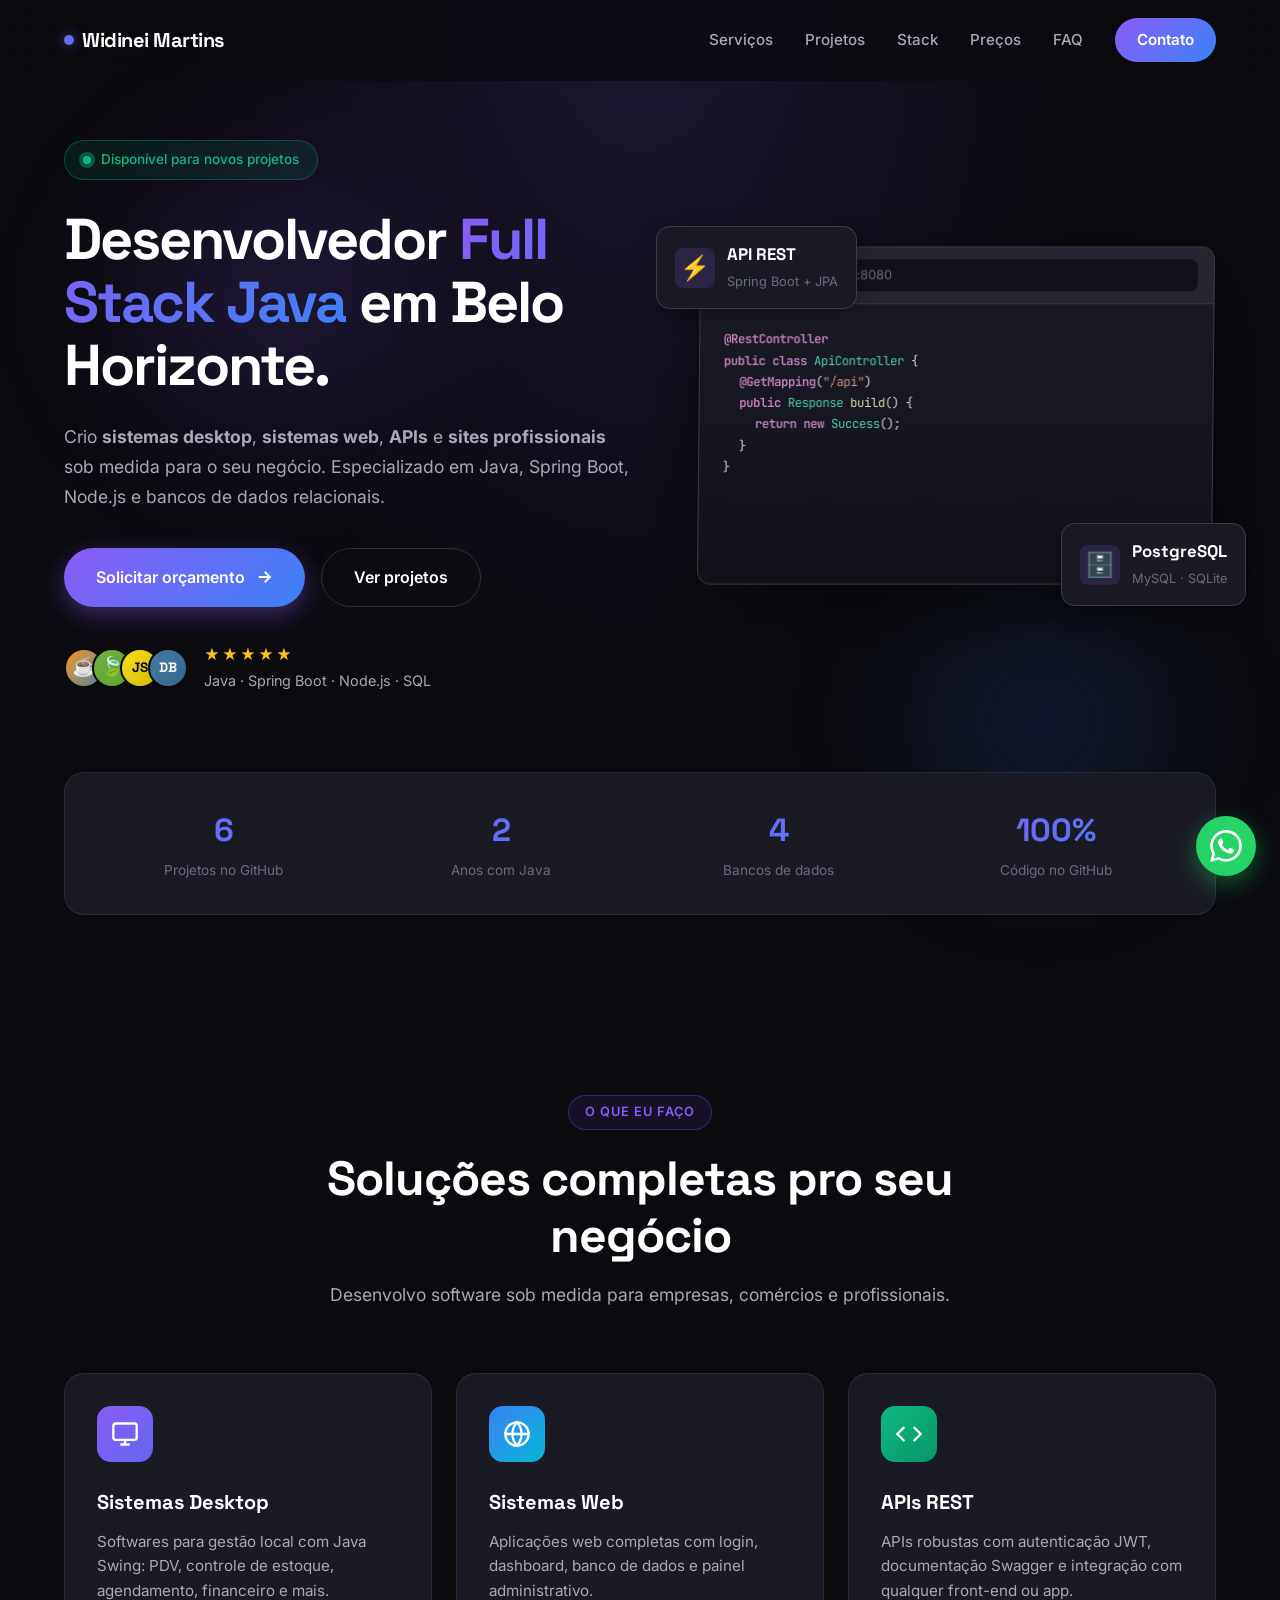
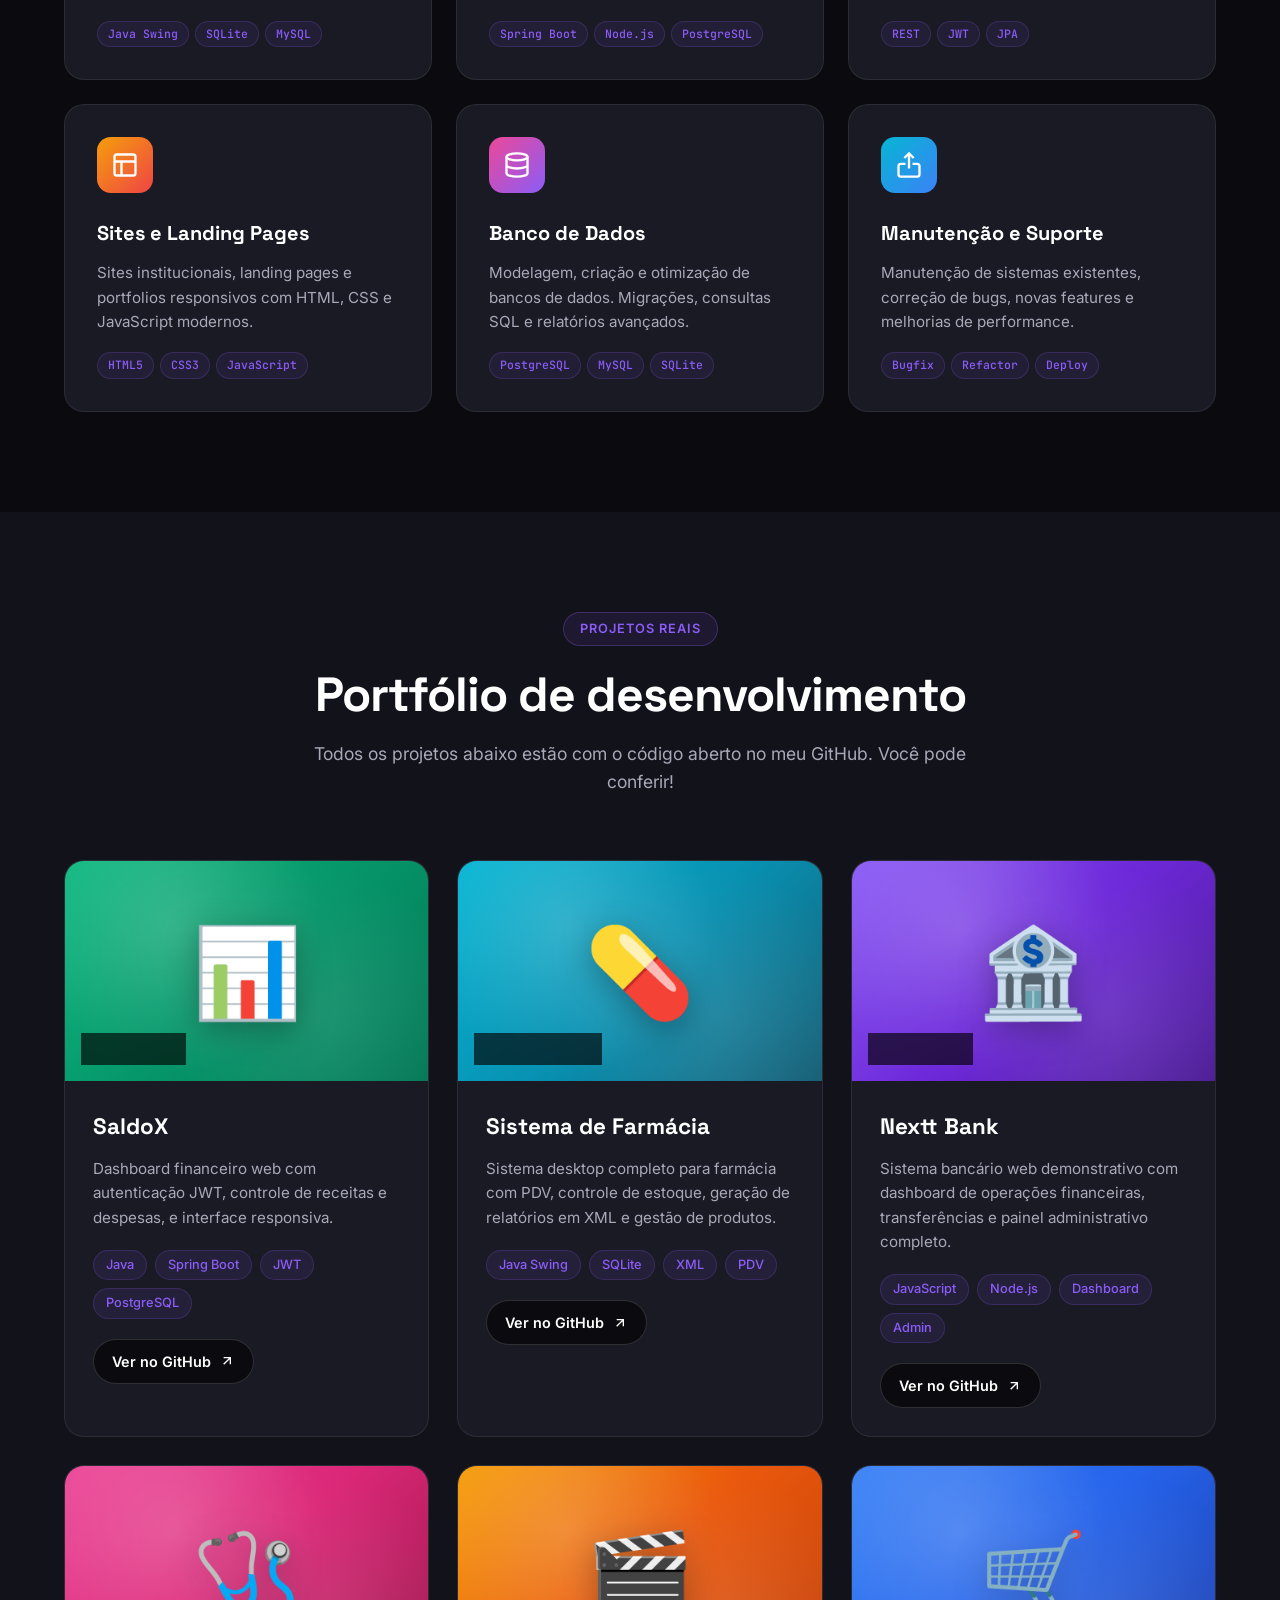
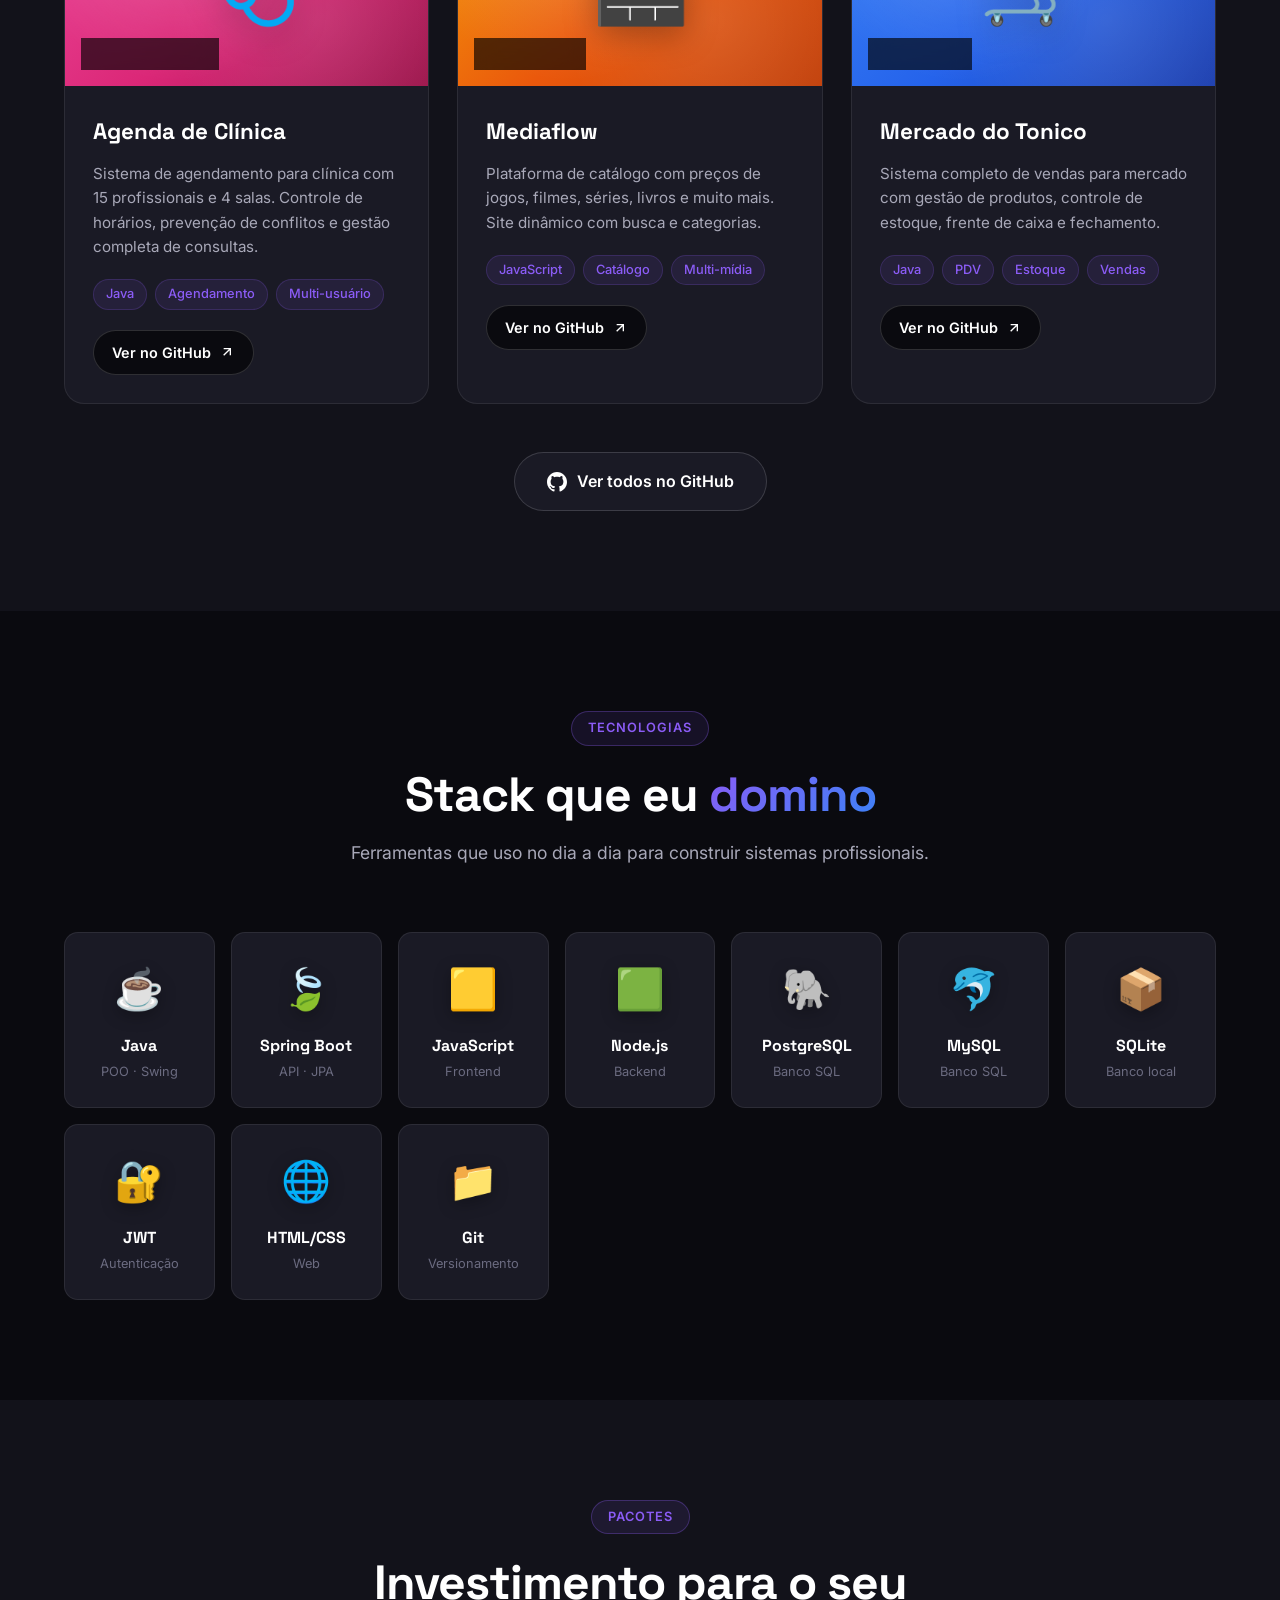
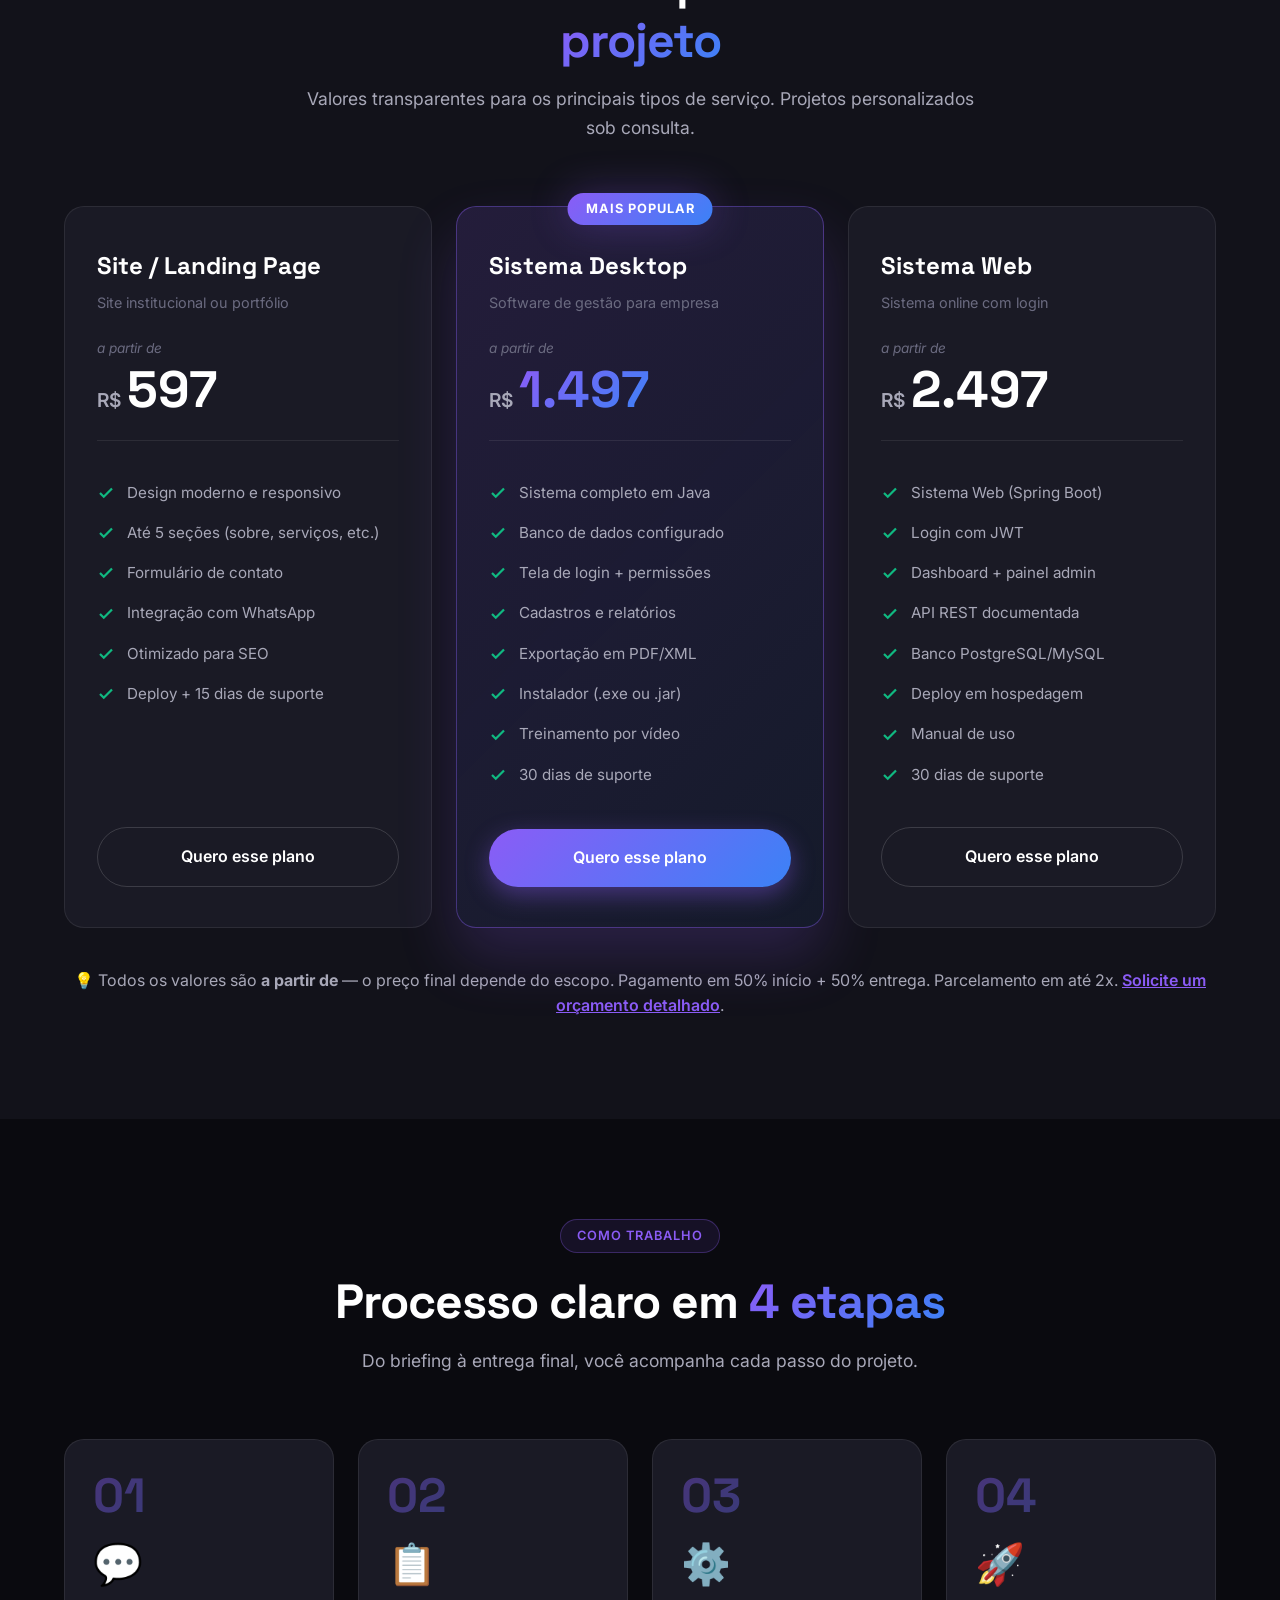
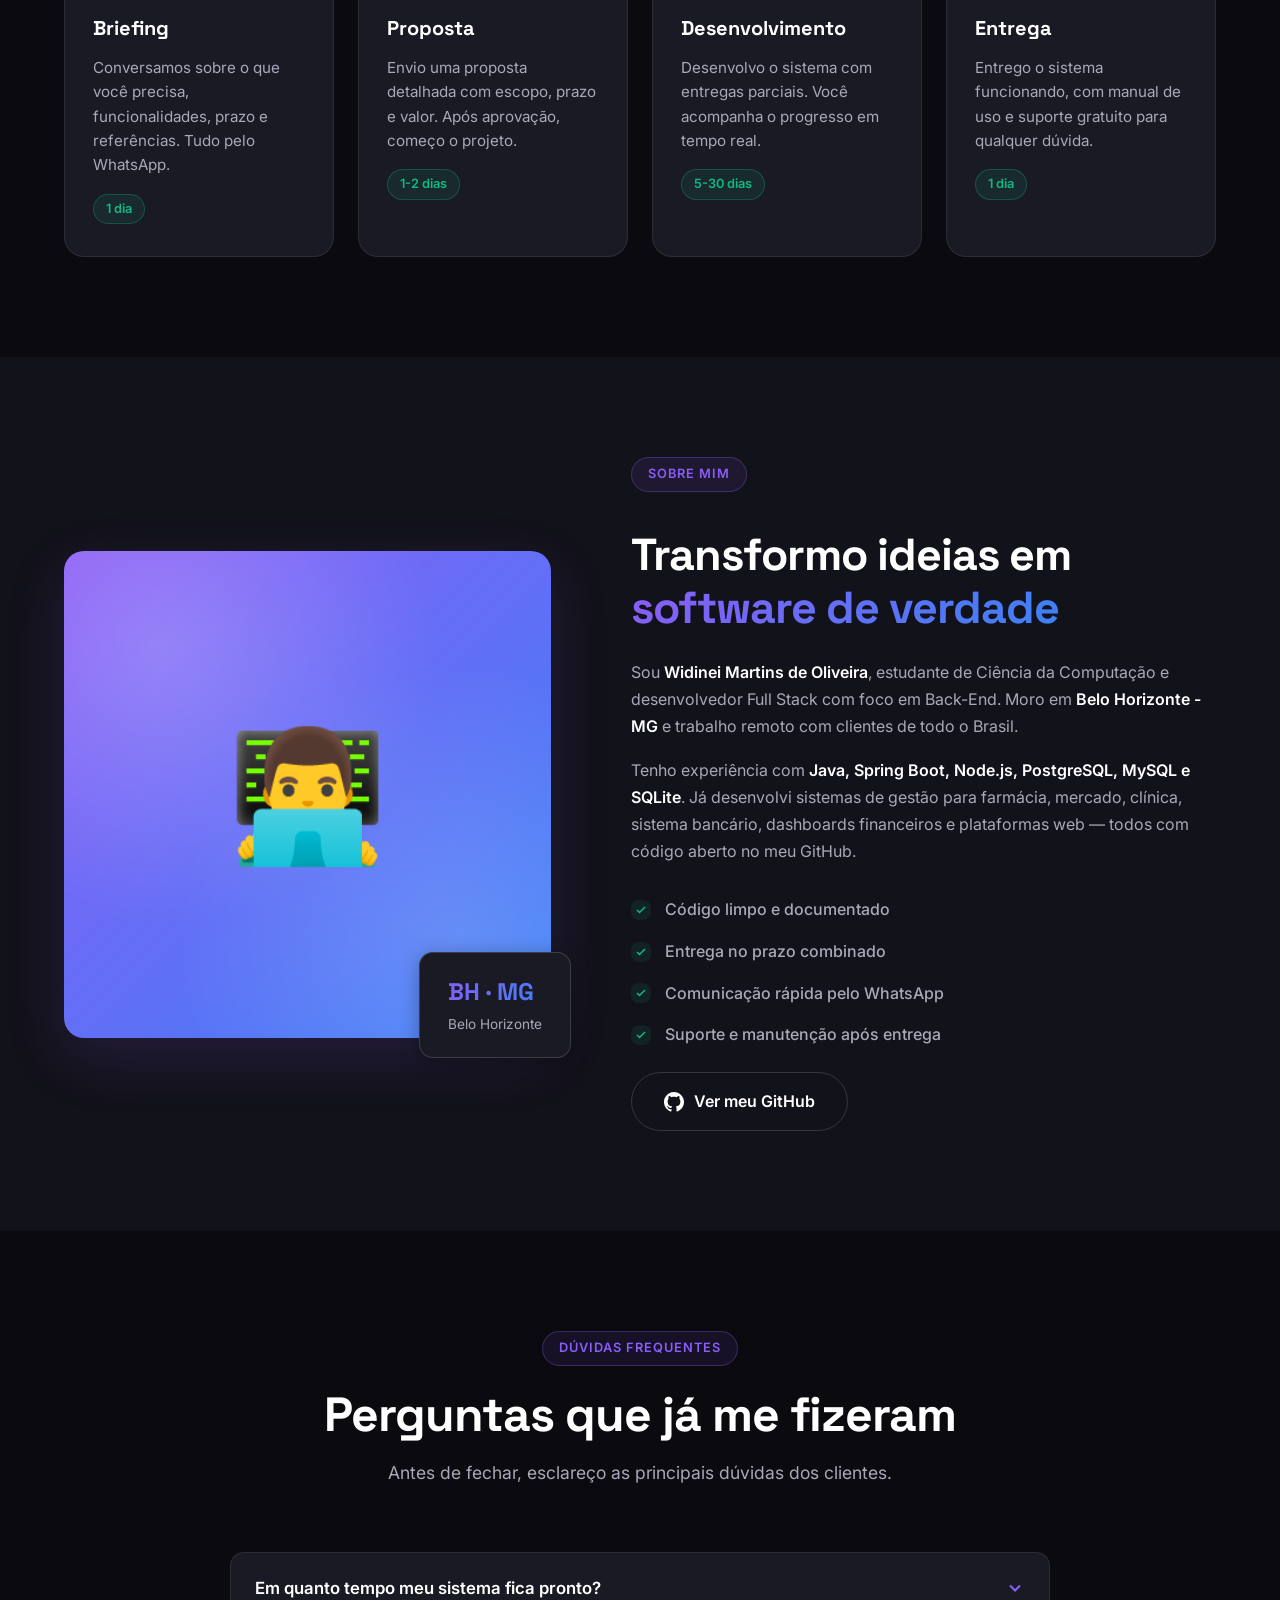
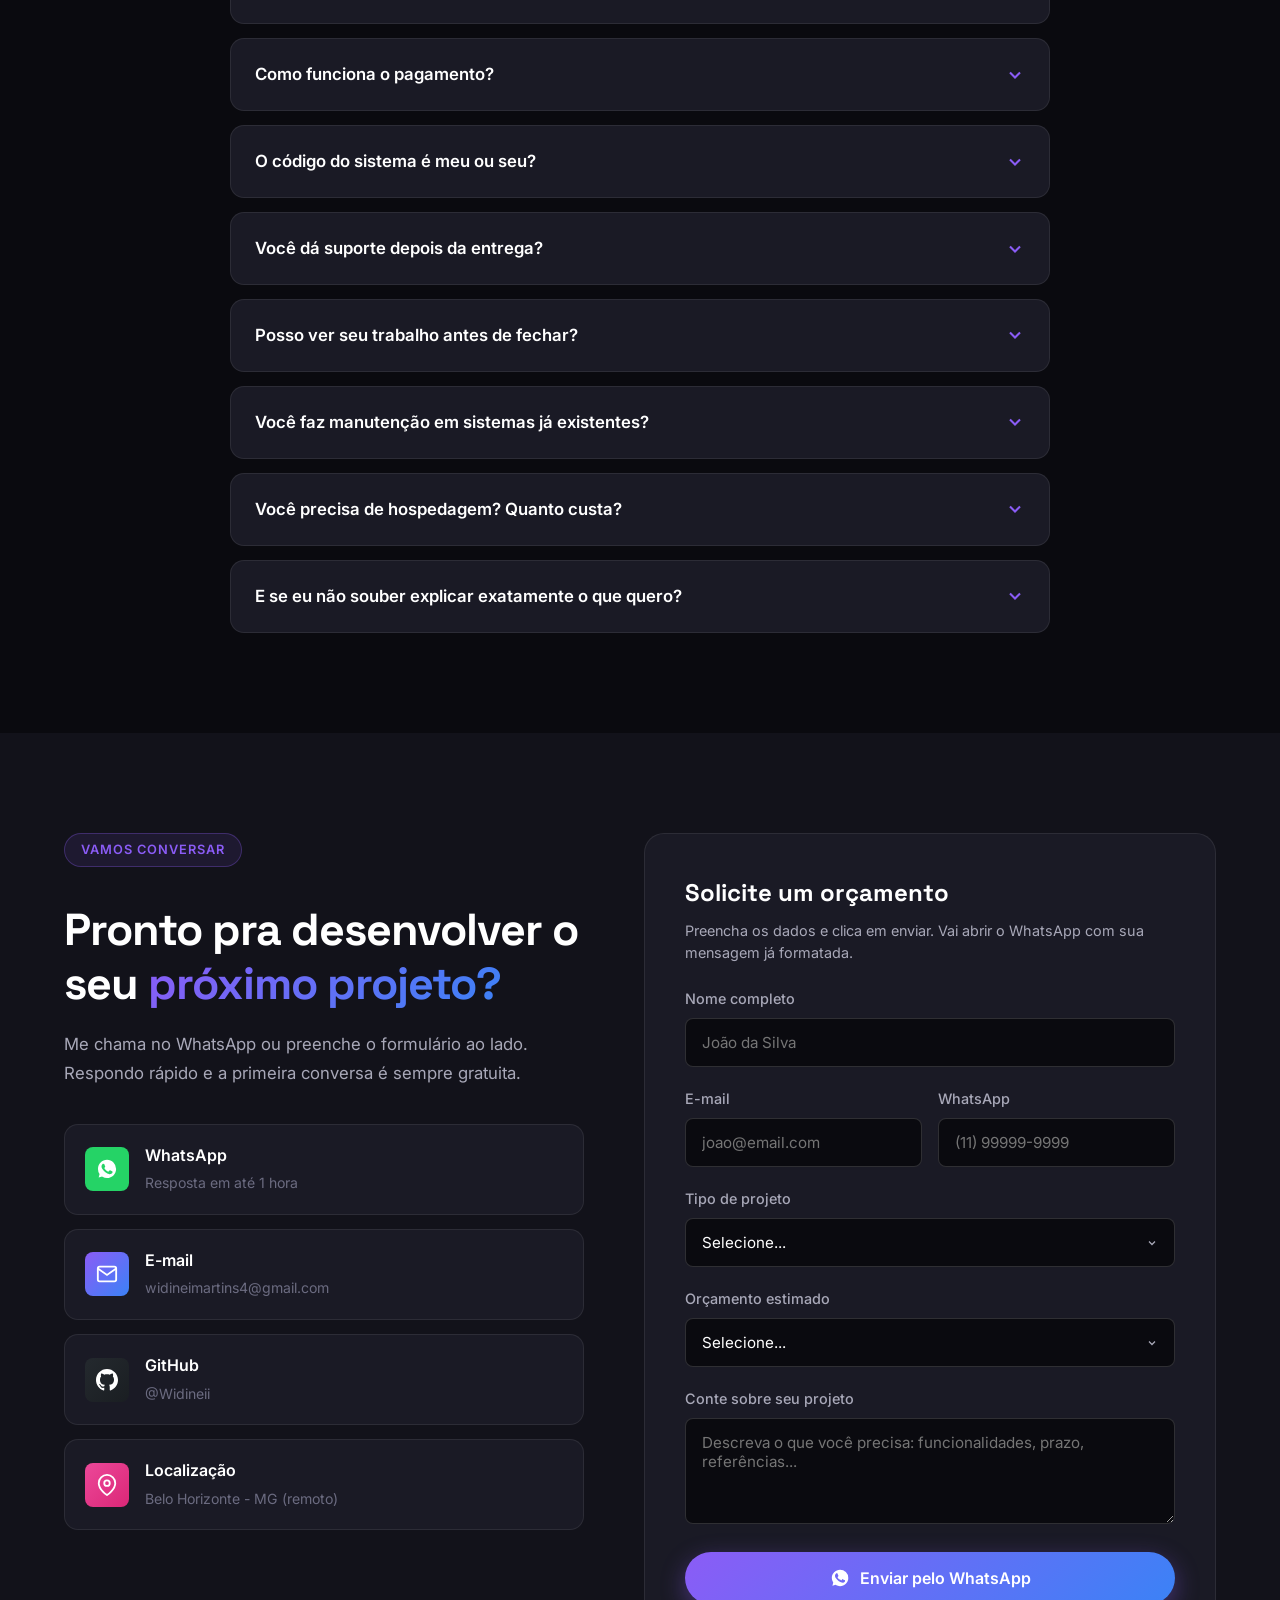
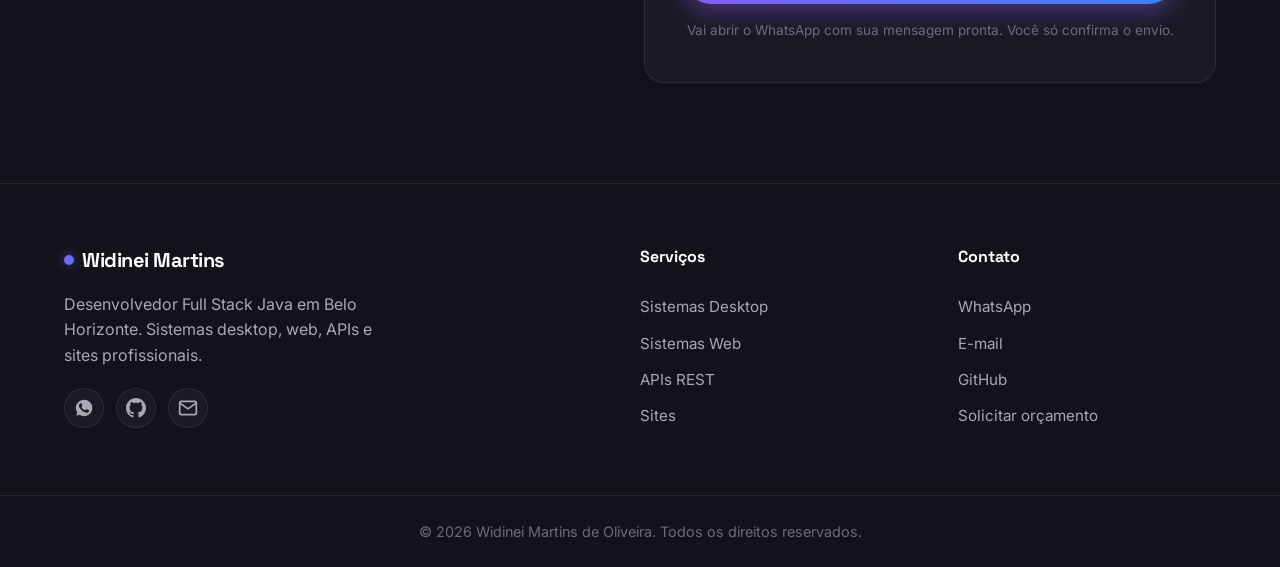
==== index.html @ 2c433e90 "Add files via upload" ====
<!DOCTYPE html>
<html lang="pt-BR">
<head>
  <meta charset="UTF-8" />
  <meta name="viewport" content="width=device-width, initial-scale=1.0" />
  <meta name="theme-color" content="#0a0a0f" />
  <meta name="description" content="Desenvolvedor Full Stack Java em Belo Horizonte. Crio sistemas desktop, sistemas web, APIs e sites profissionais com Java, Spring Boot, Node.js e bancos de dados." />
  <meta name="keywords" content="desenvolvedor java, full stack, sistema desktop, sistema web, spring boot, freelancer belo horizonte, sistema gestão, software empresa" />
  <meta name="author" content="Widinei Martins de Oliveira" />
  <meta name="robots" content="index, follow" />

  <meta property="og:title" content="Widinei Martins | Desenvolvedor Full Stack Java" />
  <meta property="og:description" content="Sistemas Desktop, Sistemas Web, APIs e Sites profissionais com Java, Spring Boot e Node.js." />
  <meta property="og:type" content="website" />
  <meta property="og:locale" content="pt_BR" />
  <meta property="og:url" content="https://widineii.github.io/Portifolio/" />

  <meta name="twitter:card" content="summary_large_image" />
  <meta name="twitter:title" content="Widinei Martins | Desenvolvedor Full Stack Java" />
  <meta name="twitter:description" content="Sistemas Desktop, Web e APIs com Java + Spring Boot." />

  <title>Widinei Martins | Desenvolvedor Full Stack Java - Sistemas Desktop e Web</title>

  <link rel="icon" type="image/svg+xml" href="favicon.svg" />
  <link rel="manifest" href="site.webmanifest" />

  <link rel="preconnect" href="https://fonts.googleapis.com" />
  <link rel="preconnect" href="https://fonts.gstatic.com" crossorigin />
  <link href="https://fonts.googleapis.com/css2?family=Inter:wght@400;500;600;700;800&family=Space+Grotesk:wght@500;700&family=JetBrains+Mono:wght@400;600&display=swap" rel="stylesheet" />
  <link rel="stylesheet" href="styles.css" />

  <script type="application/ld+json">
  {
    "@context": "https://schema.org",
    "@type": "Person",
    "name": "Widinei Martins de Oliveira",
    "jobTitle": "Desenvolvedor Full Stack Java",
    "description": "Desenvolvedor especialista em sistemas desktop, sistemas web e APIs com Java, Spring Boot e Node.js.",
    "url": "https://widineii.github.io/Portifolio/",
    "email": "widineimartins4@gmail.com",
    "address": {
      "@type": "PostalAddress",
      "addressLocality": "Belo Horizonte",
      "addressRegion": "MG",
      "addressCountry": "BR"
    },
    "knowsAbout": ["Java", "Spring Boot", "JavaScript", "Node.js", "PostgreSQL", "MySQL", "SQLite", "JPA", "JWT", "REST API"]
  }
  </script>
</head>
<body>
  <!-- NAVBAR -->
  <header class="navbar" id="navbar">
    <div class="container nav-container">
      <a href="#hero" class="logo">
        <span class="logo-dot"></span>
        Widinei Martins
      </a>
      <nav class="nav-links" id="navLinks">
        <a href="#servicos">Serviços</a>
        <a href="#portfolio">Projetos</a>
        <a href="#stack">Stack</a>
        <a href="#precos">Preços</a>
        <a href="#faq">FAQ</a>
        <a href="#contato" class="btn-nav">Contato</a>
      </nav>
      <button class="menu-toggle" id="menuToggle" aria-label="Abrir menu">
        <span></span><span></span><span></span>
      </button>
    </div>
  </header>

  <!-- HERO -->
  <section class="hero" id="hero">
    <div class="hero-bg"></div>
    <div class="container hero-content">
      <div class="hero-grid">
        <div class="hero-text">
          <div class="hero-badge">
            <span class="pulse"></span>
            Disponível para novos projetos
          </div>
          <h1>
            Desenvolvedor <span class="gradient-text">Full Stack Java</span>
            em Belo Horizonte.
          </h1>
          <p class="hero-sub">
            Crio <strong>sistemas desktop</strong>, <strong>sistemas web</strong>, <strong>APIs</strong> e
            <strong>sites profissionais</strong> sob medida para o seu negócio.
            Especializado em Java, Spring Boot, Node.js e bancos de dados relacionais.
          </p>
          <div class="hero-cta">
            <a href="#contato" class="btn-primary">
              Solicitar orçamento
              <svg width="18" height="18" viewBox="0 0 24 24" fill="none" stroke="currentColor" stroke-width="2.5"><path d="M5 12h14M13 5l7 7-7 7"/></svg>
            </a>
            <a href="#portfolio" class="btn-secondary">Ver projetos</a>
          </div>
          <div class="hero-trust">
            <div class="trust-avatars">
              <div class="trust-avatar grad-java">☕</div>
              <div class="trust-avatar grad-spring">🍃</div>
              <div class="trust-avatar grad-js">JS</div>
              <div class="trust-avatar grad-db">DB</div>
            </div>
            <div>
              <div class="trust-stars">★★★★★</div>
              <p>Java · Spring Boot · Node.js · SQL</p>
            </div>
          </div>
        </div>

        <div class="hero-visual">
          <div class="hero-mockup">
            <div class="mockup-browser">
              <div class="browser-bar">
                <span class="browser-dot red"></span>
                <span class="browser-dot yellow"></span>
                <span class="browser-dot green"></span>
                <div class="browser-url">localhost:8080</div>
              </div>
              <div class="browser-content">
                <div class="code-block">
                  <div class="code-line"><span class="code-key">@RestController</span></div>
                  <div class="code-line"><span class="code-key">public class</span> <span class="code-class">ApiController</span> {</div>
                  <div class="code-line indent"><span class="code-key">@GetMapping</span>(<span class="code-string">"/api"</span>)</div>
                  <div class="code-line indent"><span class="code-key">public</span> <span class="code-class">Response</span> <span class="code-fn">build</span>() {</div>
                  <div class="code-line indent2"><span class="code-key">return new</span> <span class="code-class">Success</span>();</div>
                  <div class="code-line indent">}</div>
                  <div class="code-line">}</div>
                </div>
              </div>
            </div>
            <div class="floating-card card-1">
              <div class="floating-icon">⚡</div>
              <div>
                <strong>API REST</strong>
                <span>Spring Boot + JPA</span>
              </div>
            </div>
            <div class="floating-card card-2">
              <div class="floating-icon">🗄️</div>
              <div>
                <strong>PostgreSQL</strong>
                <span>MySQL · SQLite</span>
              </div>
            </div>
          </div>
        </div>
      </div>

      <div class="hero-stats">
        <div class="stat">
          <strong>6</strong>
          <span>Projetos no GitHub</span>
        </div>
        <div class="stat">
          <strong>2</strong>
          <span>Anos com Java</span>
        </div>
        <div class="stat">
          <strong>4</strong>
          <span>Bancos de dados</span>
        </div>
        <div class="stat">
          <strong>100%</strong>
          <span>Código no GitHub</span>
        </div>
      </div>
    </div>
  </section>

  <!-- SERVIÇOS -->
  <section class="section" id="servicos">
    <div class="container">
      <div class="section-header">
        <span class="section-tag">O que eu faço</span>
        <h2>Soluções completas pro seu negócio</h2>
        <p>Desenvolvo software sob medida para empresas, comércios e profissionais.</p>
      </div>
      <div class="services-grid">
        <div class="service-card">
          <div class="service-icon icon-1">
            <svg width="28" height="28" viewBox="0 0 24 24" fill="none" stroke="currentColor" stroke-width="2"><rect x="2" y="3" width="20" height="14" rx="2"/><path d="M8 21h8M12 17v4"/></svg>
          </div>
          <h3>Sistemas Desktop</h3>
          <p>Softwares para gestão local com Java Swing: PDV, controle de estoque, agendamento, financeiro e mais.</p>
          <div class="service-tech">
            <span>Java Swing</span>
            <span>SQLite</span>
            <span>MySQL</span>
          </div>
        </div>
        <div class="service-card">
          <div class="service-icon icon-2">
            <svg width="28" height="28" viewBox="0 0 24 24" fill="none" stroke="currentColor" stroke-width="2"><circle cx="12" cy="12" r="10"/><path d="M2 12h20M12 2a15.3 15.3 0 014 10 15.3 15.3 0 01-4 10 15.3 15.3 0 01-4-10 15.3 15.3 0 014-10z"/></svg>
          </div>
          <h3>Sistemas Web</h3>
          <p>Aplicações web completas com login, dashboard, banco de dados e painel administrativo.</p>
          <div class="service-tech">
            <span>Spring Boot</span>
            <span>Node.js</span>
            <span>PostgreSQL</span>
          </div>
        </div>
        <div class="service-card">
          <div class="service-icon icon-3">
            <svg width="28" height="28" viewBox="0 0 24 24" fill="none" stroke="currentColor" stroke-width="2"><path d="M16 18l6-6-6-6M8 6l-6 6 6 6"/></svg>
          </div>
          <h3>APIs REST</h3>
          <p>APIs robustas com autenticação JWT, documentação Swagger e integração com qualquer front-end ou app.</p>
          <div class="service-tech">
            <span>REST</span>
            <span>JWT</span>
            <span>JPA</span>
          </div>
        </div>
        <div class="service-card">
          <div class="service-icon icon-4">
            <svg width="28" height="28" viewBox="0 0 24 24" fill="none" stroke="currentColor" stroke-width="2"><rect x="3" y="3" width="18" height="18" rx="2"/><path d="M3 9h18M9 21V9"/></svg>
          </div>
          <h3>Sites e Landing Pages</h3>
          <p>Sites institucionais, landing pages e portfolios responsivos com HTML, CSS e JavaScript modernos.</p>
          <div class="service-tech">
            <span>HTML5</span>
            <span>CSS3</span>
            <span>JavaScript</span>
          </div>
        </div>
        <div class="service-card">
          <div class="service-icon icon-5">
            <svg width="28" height="28" viewBox="0 0 24 24" fill="none" stroke="currentColor" stroke-width="2"><ellipse cx="12" cy="5" rx="9" ry="3"/><path d="M21 12c0 1.66-4 3-9 3s-9-1.34-9-3M3 5v14c0 1.66 4 3 9 3s9-1.34 9-3V5"/></svg>
          </div>
          <h3>Banco de Dados</h3>
          <p>Modelagem, criação e otimização de bancos de dados. Migrações, consultas SQL e relatórios avançados.</p>
          <div class="service-tech">
            <span>PostgreSQL</span>
            <span>MySQL</span>
            <span>SQLite</span>
          </div>
        </div>
        <div class="service-card">
          <div class="service-icon icon-6">
            <svg width="28" height="28" viewBox="0 0 24 24" fill="none" stroke="currentColor" stroke-width="2"><path d="M9 11H5a2 2 0 00-2 2v7a2 2 0 002 2h14a2 2 0 002-2v-7a2 2 0 00-2-2h-4M12 2v13M8 6l4-4 4 4"/></svg>
          </div>
          <h3>Manutenção e Suporte</h3>
          <p>Manutenção de sistemas existentes, correção de bugs, novas features e melhorias de performance.</p>
          <div class="service-tech">
            <span>Bugfix</span>
            <span>Refactor</span>
            <span>Deploy</span>
          </div>
        </div>
      </div>
    </div>
  </section>

  <!-- PORTFÓLIO -->
  <section class="section section-alt" id="portfolio">
    <div class="container">
      <div class="section-header">
        <span class="section-tag">Projetos reais</span>
        <h2>Portfólio de desenvolvimento</h2>
        <p>Todos os projetos abaixo estão com o código aberto no meu GitHub. Você pode conferir!</p>
      </div>
      <div class="portfolio-grid">

        <article class="portfolio-card">
          <div class="portfolio-mockup proj-saldox">
            <div class="proj-icon">📊</div>
            <span class="portfolio-category">Sistema Web</span>
          </div>
          <div class="portfolio-content">
            <h3>SaldoX</h3>
            <p>Dashboard financeiro web com autenticação JWT, controle de receitas e despesas, e interface responsiva.</p>
            <div class="portfolio-tags">
              <span>Java</span>
              <span>Spring Boot</span>
              <span>JWT</span>
              <span>PostgreSQL</span>
            </div>
            <a href="https://github.com/Widineii/SaldoX" target="_blank" rel="noopener" class="portfolio-link">
              Ver no GitHub
              <svg width="16" height="16" viewBox="0 0 24 24" fill="none" stroke="currentColor" stroke-width="2"><path d="M7 17l10-10M7 7h10v10"/></svg>
            </a>
          </div>
        </article>

        <article class="portfolio-card">
          <div class="portfolio-mockup proj-farmacia">
            <div class="proj-icon">💊</div>
            <span class="portfolio-category">Sistema Desktop</span>
          </div>
          <div class="portfolio-content">
            <h3>Sistema de Farmácia</h3>
            <p>Sistema desktop completo para farmácia com PDV, controle de estoque, geração de relatórios em XML e gestão de produtos.</p>
            <div class="portfolio-tags">
              <span>Java Swing</span>
              <span>SQLite</span>
              <span>XML</span>
              <span>PDV</span>
            </div>
            <a href="https://github.com/Widineii/Sistema-de-Farmacia" target="_blank" rel="noopener" class="portfolio-link">
              Ver no GitHub
              <svg width="16" height="16" viewBox="0 0 24 24" fill="none" stroke="currentColor" stroke-width="2"><path d="M7 17l10-10M7 7h10v10"/></svg>
            </a>
          </div>
        </article>

        <article class="portfolio-card">
          <div class="portfolio-mockup proj-bank">
            <div class="proj-icon">🏦</div>
            <span class="portfolio-category">Sistema Web</span>
          </div>
          <div class="portfolio-content">
            <h3>Nextt Bank</h3>
            <p>Sistema bancário web demonstrativo com dashboard de operações financeiras, transferências e painel administrativo completo.</p>
            <div class="portfolio-tags">
              <span>JavaScript</span>
              <span>Node.js</span>
              <span>Dashboard</span>
              <span>Admin</span>
            </div>
            <a href="https://github.com/Widineii/Nextt-bank" target="_blank" rel="noopener" class="portfolio-link">
              Ver no GitHub
              <svg width="16" height="16" viewBox="0 0 24 24" fill="none" stroke="currentColor" stroke-width="2"><path d="M7 17l10-10M7 7h10v10"/></svg>
            </a>
          </div>
        </article>

        <article class="portfolio-card">
          <div class="portfolio-mockup proj-clinica">
            <div class="proj-icon">🩺</div>
            <span class="portfolio-category">Sistema de Gestão</span>
          </div>
          <div class="portfolio-content">
            <h3>Agenda de Clínica</h3>
            <p>Sistema de agendamento para clínica com 15 profissionais e 4 salas. Controle de horários, prevenção de conflitos e gestão completa de consultas.</p>
            <div class="portfolio-tags">
              <span>Java</span>
              <span>Agendamento</span>
              <span>Multi-usuário</span>
            </div>
            <a href="https://github.com/Widineii/clinica-agenda" target="_blank" rel="noopener" class="portfolio-link">
              Ver no GitHub
              <svg width="16" height="16" viewBox="0 0 24 24" fill="none" stroke="currentColor" stroke-width="2"><path d="M7 17l10-10M7 7h10v10"/></svg>
            </a>
          </div>
        </article>

        <article class="portfolio-card">
          <div class="portfolio-mockup proj-media">
            <div class="proj-icon">🎬</div>
            <span class="portfolio-category">Catálogo Web</span>
          </div>
          <div class="portfolio-content">
            <h3>Mediaflow</h3>
            <p>Plataforma de catálogo com preços de jogos, filmes, séries, livros e muito mais. Site dinâmico com busca e categorias.</p>
            <div class="portfolio-tags">
              <span>JavaScript</span>
              <span>Catálogo</span>
              <span>Multi-mídia</span>
            </div>
            <a href="https://github.com/Widineii/Mediaflow" target="_blank" rel="noopener" class="portfolio-link">
              Ver no GitHub
              <svg width="16" height="16" viewBox="0 0 24 24" fill="none" stroke="currentColor" stroke-width="2"><path d="M7 17l10-10M7 7h10v10"/></svg>
            </a>
          </div>
        </article>

        <article class="portfolio-card">
          <div class="portfolio-mockup proj-mercado">
            <div class="proj-icon">🛒</div>
            <span class="portfolio-category">Sistema PDV</span>
          </div>
          <div class="portfolio-content">
            <h3>Mercado do Tonico</h3>
            <p>Sistema completo de vendas para mercado com gestão de produtos, controle de estoque, frente de caixa e fechamento.</p>
            <div class="portfolio-tags">
              <span>Java</span>
              <span>PDV</span>
              <span>Estoque</span>
              <span>Vendas</span>
            </div>
            <a href="https://github.com/Widineii/mercado-do-tonico" target="_blank" rel="noopener" class="portfolio-link">
              Ver no GitHub
              <svg width="16" height="16" viewBox="0 0 24 24" fill="none" stroke="currentColor" stroke-width="2"><path d="M7 17l10-10M7 7h10v10"/></svg>
            </a>
          </div>
        </article>

      </div>

      <div class="portfolio-cta">
        <a href="https://github.com/Widineii" target="_blank" rel="noopener" class="btn-secondary">
          <svg width="20" height="20" viewBox="0 0 24 24" fill="currentColor"><path d="M12 0c-6.626 0-12 5.373-12 12 0 5.302 3.438 9.8 8.207 11.387.599.111.793-.261.793-.577v-2.234c-3.338.726-4.033-1.416-4.033-1.416-.546-1.387-1.333-1.756-1.333-1.756-1.089-.745.083-.729.083-.729 1.205.084 1.839 1.237 1.839 1.237 1.07 1.834 2.807 1.304 3.492.997.107-.775.418-1.305.762-1.604-2.665-.305-5.467-1.334-5.467-5.931 0-1.311.469-2.381 1.236-3.221-.124-.303-.535-1.524.117-3.176 0 0 1.008-.322 3.301 1.23.957-.266 1.983-.399 3.003-.404 1.02.005 2.047.138 3.006.404 2.291-1.552 3.297-1.23 3.297-1.23.653 1.653.242 2.874.118 3.176.77.84 1.235 1.911 1.235 3.221 0 4.609-2.807 5.624-5.479 5.921.43.372.823 1.102.823 2.222v3.293c0 .319.192.694.801.576 4.765-1.589 8.199-6.086 8.199-11.386 0-6.627-5.373-12-12-12z"/></svg>
          Ver todos no GitHub
        </a>
      </div>
    </div>
  </section>

  <!-- STACK -->
  <section class="section" id="stack">
    <div class="container">
      <div class="section-header">
        <span class="section-tag">Tecnologias</span>
        <h2>Stack que eu <span class="gradient-text">domino</span></h2>
        <p>Ferramentas que uso no dia a dia para construir sistemas profissionais.</p>
      </div>
      <div class="stack-grid">
        <div class="stack-item">
          <div class="stack-icon">☕</div>
          <strong>Java</strong>
          <span>POO · Swing</span>
        </div>
        <div class="stack-item">
          <div class="stack-icon">🍃</div>
          <strong>Spring Boot</strong>
          <span>API · JPA</span>
        </div>
        <div class="stack-item">
          <div class="stack-icon">🟨</div>
          <strong>JavaScript</strong>
          <span>Frontend</span>
        </div>
        <div class="stack-item">
          <div class="stack-icon">🟩</div>
          <strong>Node.js</strong>
          <span>Backend</span>
        </div>
        <div class="stack-item">
          <div class="stack-icon">🐘</div>
          <strong>PostgreSQL</strong>
          <span>Banco SQL</span>
        </div>
        <div class="stack-item">
          <div class="stack-icon">🐬</div>
          <strong>MySQL</strong>
          <span>Banco SQL</span>
        </div>
        <div class="stack-item">
          <div class="stack-icon">📦</div>
          <strong>SQLite</strong>
          <span>Banco local</span>
        </div>
        <div class="stack-item">
          <div class="stack-icon">🔐</div>
          <strong>JWT</strong>
          <span>Autenticação</span>
        </div>
        <div class="stack-item">
          <div class="stack-icon">🌐</div>
          <strong>HTML/CSS</strong>
          <span>Web</span>
        </div>
        <div class="stack-item">
          <div class="stack-icon">📁</div>
          <strong>Git</strong>
          <span>Versionamento</span>
        </div>
      </div>
    </div>
  </section>

  <!-- PREÇOS -->
  <section class="section section-alt" id="precos">
    <div class="container">
      <div class="section-header">
        <span class="section-tag">Pacotes</span>
        <h2>Investimento para o seu <span class="gradient-text">projeto</span></h2>
        <p>Valores transparentes para os principais tipos de serviço. Projetos personalizados sob consulta.</p>
      </div>
      <div class="pricing-grid">

        <div class="pricing-card">
          <div class="pricing-header">
            <h3>Site / Landing Page</h3>
            <p>Site institucional ou portfólio</p>
          </div>
          <div class="pricing-price">
            <span class="price-from">a partir de</span>
            <div>
              <span class="price-currency">R$</span>
              <span class="price-value">597</span>
            </div>
          </div>
          <ul class="pricing-features">
            <li><svg viewBox="0 0 24 24" fill="none" stroke="currentColor" stroke-width="3"><path d="M20 6L9 17l-5-5"/></svg> Design moderno e responsivo</li>
            <li><svg viewBox="0 0 24 24" fill="none" stroke="currentColor" stroke-width="3"><path d="M20 6L9 17l-5-5"/></svg> Até 5 seções (sobre, serviços, etc.)</li>
            <li><svg viewBox="0 0 24 24" fill="none" stroke="currentColor" stroke-width="3"><path d="M20 6L9 17l-5-5"/></svg> Formulário de contato</li>
            <li><svg viewBox="0 0 24 24" fill="none" stroke="currentColor" stroke-width="3"><path d="M20 6L9 17l-5-5"/></svg> Integração com WhatsApp</li>
            <li><svg viewBox="0 0 24 24" fill="none" stroke="currentColor" stroke-width="3"><path d="M20 6L9 17l-5-5"/></svg> Otimizado para SEO</li>
            <li><svg viewBox="0 0 24 24" fill="none" stroke="currentColor" stroke-width="3"><path d="M20 6L9 17l-5-5"/></svg> Deploy + 15 dias de suporte</li>
          </ul>
          <a href="#contato" class="btn-secondary btn-full">Quero esse plano</a>
        </div>

        <div class="pricing-card featured">
          <div class="pricing-badge">Mais Popular</div>
          <div class="pricing-header">
            <h3>Sistema Desktop</h3>
            <p>Software de gestão para empresa</p>
          </div>
          <div class="pricing-price">
            <span class="price-from">a partir de</span>
            <div>
              <span class="price-currency">R$</span>
              <span class="price-value">1.497</span>
            </div>
          </div>
          <ul class="pricing-features">
            <li><svg viewBox="0 0 24 24" fill="none" stroke="currentColor" stroke-width="3"><path d="M20 6L9 17l-5-5"/></svg> Sistema completo em Java</li>
            <li><svg viewBox="0 0 24 24" fill="none" stroke="currentColor" stroke-width="3"><path d="M20 6L9 17l-5-5"/></svg> Banco de dados configurado</li>
            <li><svg viewBox="0 0 24 24" fill="none" stroke="currentColor" stroke-width="3"><path d="M20 6L9 17l-5-5"/></svg> Tela de login + permissões</li>
            <li><svg viewBox="0 0 24 24" fill="none" stroke="currentColor" stroke-width="3"><path d="M20 6L9 17l-5-5"/></svg> Cadastros e relatórios</li>
            <li><svg viewBox="0 0 24 24" fill="none" stroke="currentColor" stroke-width="3"><path d="M20 6L9 17l-5-5"/></svg> Exportação em PDF/XML</li>
            <li><svg viewBox="0 0 24 24" fill="none" stroke="currentColor" stroke-width="3"><path d="M20 6L9 17l-5-5"/></svg> Instalador (.exe ou .jar)</li>
            <li><svg viewBox="0 0 24 24" fill="none" stroke="currentColor" stroke-width="3"><path d="M20 6L9 17l-5-5"/></svg> Treinamento por vídeo</li>
            <li><svg viewBox="0 0 24 24" fill="none" stroke="currentColor" stroke-width="3"><path d="M20 6L9 17l-5-5"/></svg> 30 dias de suporte</li>
          </ul>
          <a href="#contato" class="btn-primary btn-full">Quero esse plano</a>
        </div>

        <div class="pricing-card">
          <div class="pricing-header">
            <h3>Sistema Web</h3>
            <p>Sistema online com login</p>
          </div>
          <div class="pricing-price">
            <span class="price-from">a partir de</span>
            <div>
              <span class="price-currency">R$</span>
              <span class="price-value">2.497</span>
            </div>
          </div>
          <ul class="pricing-features">
            <li><svg viewBox="0 0 24 24" fill="none" stroke="currentColor" stroke-width="3"><path d="M20 6L9 17l-5-5"/></svg> Sistema Web (Spring Boot)</li>
            <li><svg viewBox="0 0 24 24" fill="none" stroke="currentColor" stroke-width="3"><path d="M20 6L9 17l-5-5"/></svg> Login com JWT</li>
            <li><svg viewBox="0 0 24 24" fill="none" stroke="currentColor" stroke-width="3"><path d="M20 6L9 17l-5-5"/></svg> Dashboard + painel admin</li>
            <li><svg viewBox="0 0 24 24" fill="none" stroke="currentColor" stroke-width="3"><path d="M20 6L9 17l-5-5"/></svg> API REST documentada</li>
            <li><svg viewBox="0 0 24 24" fill="none" stroke="currentColor" stroke-width="3"><path d="M20 6L9 17l-5-5"/></svg> Banco PostgreSQL/MySQL</li>
            <li><svg viewBox="0 0 24 24" fill="none" stroke="currentColor" stroke-width="3"><path d="M20 6L9 17l-5-5"/></svg> Deploy em hospedagem</li>
            <li><svg viewBox="0 0 24 24" fill="none" stroke="currentColor" stroke-width="3"><path d="M20 6L9 17l-5-5"/></svg> Manual de uso</li>
            <li><svg viewBox="0 0 24 24" fill="none" stroke="currentColor" stroke-width="3"><path d="M20 6L9 17l-5-5"/></svg> 30 dias de suporte</li>
          </ul>
          <a href="#contato" class="btn-secondary btn-full">Quero esse plano</a>
        </div>

      </div>
      <p class="pricing-note">
        💡 Todos os valores são <strong>a partir de</strong> — o preço final depende do escopo. Pagamento em 50% início + 50% entrega. Parcelamento em até 2x. <a href="#contato">Solicite um orçamento detalhado</a>.
      </p>
    </div>
  </section>

  <!-- PROCESSO -->
  <section class="section" id="processo">
    <div class="container">
      <div class="section-header">
        <span class="section-tag">Como trabalho</span>
        <h2>Processo claro em <span class="gradient-text">4 etapas</span></h2>
        <p>Do briefing à entrega final, você acompanha cada passo do projeto.</p>
      </div>
      <div class="process-grid">
        <div class="process-step">
          <div class="process-number">01</div>
          <div class="process-icon">💬</div>
          <h3>Briefing</h3>
          <p>Conversamos sobre o que você precisa, funcionalidades, prazo e referências. Tudo pelo WhatsApp.</p>
          <div class="process-time">1 dia</div>
        </div>
        <div class="process-step">
          <div class="process-number">02</div>
          <div class="process-icon">📋</div>
          <h3>Proposta</h3>
          <p>Envio uma proposta detalhada com escopo, prazo e valor. Após aprovação, começo o projeto.</p>
          <div class="process-time">1-2 dias</div>
        </div>
        <div class="process-step">
          <div class="process-number">03</div>
          <div class="process-icon">⚙️</div>
          <h3>Desenvolvimento</h3>
          <p>Desenvolvo o sistema com entregas parciais. Você acompanha o progresso em tempo real.</p>
          <div class="process-time">5-30 dias</div>
        </div>
        <div class="process-step">
          <div class="process-number">04</div>
          <div class="process-icon">🚀</div>
          <h3>Entrega</h3>
          <p>Entrego o sistema funcionando, com manual de uso e suporte gratuito para qualquer dúvida.</p>
          <div class="process-time">1 dia</div>
        </div>
      </div>
    </div>
  </section>

  <!-- SOBRE -->
  <section class="section section-alt" id="sobre">
    <div class="container about-grid">
      <div class="about-image">
        <div class="about-image-wrap">
          <div class="about-emoji">👨‍💻</div>
        </div>
        <div class="about-badge">
          <strong>BH · MG</strong>
          <span>Belo Horizonte</span>
        </div>
      </div>
      <div class="about-content">
        <span class="section-tag">Sobre mim</span>
        <h2>Transformo ideias em <span class="gradient-text">software de verdade</span></h2>
        <p>
          Sou <strong>Widinei Martins de Oliveira</strong>, estudante de Ciência da Computação
          e desenvolvedor Full Stack com foco em Back-End. Moro em <strong>Belo Horizonte - MG</strong>
          e trabalho remoto com clientes de todo o Brasil.
        </p>
        <p>
          Tenho experiência com <strong>Java, Spring Boot, Node.js, PostgreSQL, MySQL e SQLite</strong>.
          Já desenvolvi sistemas de gestão para farmácia, mercado, clínica, sistema bancário,
          dashboards financeiros e plataformas web — todos com código aberto no meu GitHub.
        </p>
        <ul class="about-features">
          <li><svg width="20" height="20" viewBox="0 0 24 24" fill="none" stroke="currentColor" stroke-width="3"><path d="M20 6L9 17l-5-5"/></svg> Código limpo e documentado</li>
          <li><svg width="20" height="20" viewBox="0 0 24 24" fill="none" stroke="currentColor" stroke-width="3"><path d="M20 6L9 17l-5-5"/></svg> Entrega no prazo combinado</li>
          <li><svg width="20" height="20" viewBox="0 0 24 24" fill="none" stroke="currentColor" stroke-width="3"><path d="M20 6L9 17l-5-5"/></svg> Comunicação rápida pelo WhatsApp</li>
          <li><svg width="20" height="20" viewBox="0 0 24 24" fill="none" stroke="currentColor" stroke-width="3"><path d="M20 6L9 17l-5-5"/></svg> Suporte e manutenção após entrega</li>
        </ul>
        <a href="https://github.com/Widineii" target="_blank" rel="noopener" class="btn-secondary" style="margin-top: 24px;">
          <svg width="20" height="20" viewBox="0 0 24 24" fill="currentColor"><path d="M12 0c-6.626 0-12 5.373-12 12 0 5.302 3.438 9.8 8.207 11.387.599.111.793-.261.793-.577v-2.234c-3.338.726-4.033-1.416-4.033-1.416-.546-1.387-1.333-1.756-1.333-1.756-1.089-.745.083-.729.083-.729 1.205.084 1.839 1.237 1.839 1.237 1.07 1.834 2.807 1.304 3.492.997.107-.775.418-1.305.762-1.604-2.665-.305-5.467-1.334-5.467-5.931 0-1.311.469-2.381 1.236-3.221-.124-.303-.535-1.524.117-3.176 0 0 1.008-.322 3.301 1.23.957-.266 1.983-.399 3.003-.404 1.02.005 2.047.138 3.006.404 2.291-1.552 3.297-1.23 3.297-1.23.653 1.653.242 2.874.118 3.176.77.84 1.235 1.911 1.235 3.221 0 4.609-2.807 5.624-5.479 5.921.43.372.823 1.102.823 2.222v3.293c0 .319.192.694.801.576 4.765-1.589 8.199-6.086 8.199-11.386 0-6.627-5.373-12-12-12z"/></svg>
          Ver meu GitHub
        </a>
      </div>
    </div>
  </section>

  <!-- FAQ -->
  <section class="section" id="faq">
    <div class="container">
      <div class="section-header">
        <span class="section-tag">Dúvidas frequentes</span>
        <h2>Perguntas que já me fizeram</h2>
        <p>Antes de fechar, esclareço as principais dúvidas dos clientes.</p>
      </div>
      <div class="faq-list">
        <details class="faq-item">
          <summary>
            Em quanto tempo meu sistema fica pronto?
            <svg class="faq-arrow" width="20" height="20" viewBox="0 0 24 24" fill="none" stroke="currentColor" stroke-width="2.5"><path d="M6 9l6 6 6-6"/></svg>
          </summary>
          <p>Depende do escopo. Sites e landing pages ficam prontos em 3-7 dias. Sistemas desktop simples em 10-20 dias. Sistemas web mais complexos em 20-45 dias. Te passo o prazo exato na proposta após o briefing.</p>
        </details>

        <details class="faq-item">
          <summary>
            Como funciona o pagamento?
            <svg class="faq-arrow" width="20" height="20" viewBox="0 0 24 24" fill="none" stroke="currentColor" stroke-width="2.5"><path d="M6 9l6 6 6-6"/></svg>
          </summary>
          <p>Trabalho com 50% no início (sinal) e 50% na entrega. Aceito Pix, transferência bancária e cartão de crédito (com parcelamento em até 2x). O contrato detalha tudo antes de começar o projeto.</p>
        </details>

        <details class="faq-item">
          <summary>
            O código do sistema é meu ou seu?
            <svg class="faq-arrow" width="20" height="20" viewBox="0 0 24 24" fill="none" stroke="currentColor" stroke-width="2.5"><path d="M6 9l6 6 6-6"/></svg>
          </summary>
          <p>O código é 100% seu após o pagamento final. Entrego todos os arquivos-fonte, banco de dados, documentação e instruções para você (ou outro dev) dar manutenção no futuro.</p>
        </details>

        <details class="faq-item">
          <summary>
            Você dá suporte depois da entrega?
            <svg class="faq-arrow" width="20" height="20" viewBox="0 0 24 24" fill="none" stroke="currentColor" stroke-width="2.5"><path d="M6 9l6 6 6-6"/></svg>
          </summary>
          <p>Sim! Todos os planos incluem de 15 a 30 dias de suporte gratuito para bugs e dúvidas. Depois disso, ofereço plano de manutenção mensal ou cobranças pontuais conforme a demanda.</p>
        </details>

        <details class="faq-item">
          <summary>
            Posso ver seu trabalho antes de fechar?
            <svg class="faq-arrow" width="20" height="20" viewBox="0 0 24 24" fill="none" stroke="currentColor" stroke-width="2.5"><path d="M6 9l6 6 6-6"/></svg>
          </summary>
          <p>Claro! Todos os meus projetos estão com código aberto no <a href="https://github.com/Widineii" target="_blank" rel="noopener" style="color: var(--accent-1);">GitHub</a>. Você pode conferir antes de fechar comigo. Durante o desenvolvimento, faço entregas parciais pra você acompanhar.</p>
        </details>

        <details class="faq-item">
          <summary>
            Você faz manutenção em sistemas já existentes?
            <svg class="faq-arrow" width="20" height="20" viewBox="0 0 24 24" fill="none" stroke="currentColor" stroke-width="2.5"><path d="M6 9l6 6 6-6"/></svg>
          </summary>
          <p>Sim! Faço manutenção, correção de bugs, adição de funcionalidades e melhorias de performance em sistemas existentes, principalmente em Java, Spring Boot e Node.js. Me envia o código pra eu avaliar e te passar o orçamento.</p>
        </details>

        <details class="faq-item">
          <summary>
            Você precisa de hospedagem? Quanto custa?
            <svg class="faq-arrow" width="20" height="20" viewBox="0 0 24 24" fill="none" stroke="currentColor" stroke-width="2.5"><path d="M6 9l6 6 6-6"/></svg>
          </summary>
          <p>Sites estáticos hospedo de graça (Netlify/Vercel). Sistemas web precisam de hospedagem com banco de dados (custa em torno de R$ 25-60/mês). Sistemas desktop não precisam de hospedagem — rodam no computador do cliente.</p>
        </details>

        <details class="faq-item">
          <summary>
            E se eu não souber explicar exatamente o que quero?
            <svg class="faq-arrow" width="20" height="20" viewBox="0 0 24 24" fill="none" stroke="currentColor" stroke-width="2.5"><path d="M6 9l6 6 6-6"/></svg>
          </summary>
          <p>Sem problema! Na conversa inicial eu te ajudo a definir tudo. Pergunto sobre o seu negócio, suas dores, suas necessidades, e juntos chegamos no escopo ideal. A primeira conversa é sempre gratuita.</p>
        </details>
      </div>
    </div>
  </section>

  <!-- CONTATO -->
  <section class="section section-alt" id="contato">
    <div class="container">
      <div class="contact-grid">
        <div class="contact-info">
          <span class="section-tag">Vamos conversar</span>
          <h2>Pronto pra desenvolver o seu <span class="gradient-text">próximo projeto?</span></h2>
          <p>Me chama no WhatsApp ou preenche o formulário ao lado. Respondo rápido e a primeira conversa é sempre gratuita.</p>

          <div class="contact-methods">
            <a href="https://wa.me/55370998550994?text=Ol%C3%A1!%20Vi%20seu%20portf%C3%B3lio%20e%20quero%20conversar%20sobre%20um%20projeto." class="contact-method" target="_blank" rel="noopener">
              <div class="contact-icon whatsapp-icon">
                <svg width="22" height="22" viewBox="0 0 24 24" fill="currentColor"><path d="M17.472 14.382c-.297-.149-1.758-.867-2.03-.967-.273-.099-.471-.148-.67.15-.197.297-.767.966-.94 1.164-.173.199-.347.223-.644.075-.297-.15-1.255-.463-2.39-1.475-.883-.788-1.48-1.761-1.653-2.059-.173-.297-.018-.458.13-.606.134-.133.298-.347.446-.52.149-.174.198-.298.298-.497.099-.198.05-.371-.025-.52-.075-.149-.669-1.612-.916-2.207-.242-.579-.487-.5-.669-.51-.173-.008-.371-.01-.57-.01-.198 0-.52.074-.792.372-.272.297-1.04 1.016-1.04 2.479 0 1.462 1.065 2.875 1.213 3.074.149.198 2.096 3.2 5.077 4.487.709.306 1.262.489 1.694.625.712.227 1.36.195 1.871.118.571-.085 1.758-.719 2.006-1.413.248-.694.248-1.289.173-1.413-.074-.124-.272-.198-.57-.347m-5.421 7.403h-.004a9.87 9.87 0 01-5.031-1.378l-.361-.214-3.741.982.998-3.648-.235-.374a9.86 9.86 0 01-1.51-5.26c.001-5.45 4.436-9.884 9.888-9.884 2.64 0 5.122 1.03 6.988 2.898a9.825 9.825 0 012.893 6.994c-.003 5.45-4.437 9.884-9.885 9.884"/></svg>
              </div>
              <div>
                <strong>WhatsApp</strong>
                <span>Resposta em até 1 hora</span>
              </div>
            </a>

            <a href="mailto:widineimartins4@gmail.com?subject=Or%C3%A7amento%20de%20Projeto" class="contact-method">
              <div class="contact-icon email-icon">
                <svg width="22" height="22" viewBox="0 0 24 24" fill="none" stroke="currentColor" stroke-width="2"><rect x="2" y="4" width="20" height="16" rx="2"/><path d="M22 6l-10 7L2 6"/></svg>
              </div>
              <div>
                <strong>E-mail</strong>
                <span>widineimartins4@gmail.com</span>
              </div>
            </a>

            <a href="https://github.com/Widineii" class="contact-method" target="_blank" rel="noopener">
              <div class="contact-icon github-icon">
                <svg width="22" height="22" viewBox="0 0 24 24" fill="currentColor"><path d="M12 0c-6.626 0-12 5.373-12 12 0 5.302 3.438 9.8 8.207 11.387.599.111.793-.261.793-.577v-2.234c-3.338.726-4.033-1.416-4.033-1.416-.546-1.387-1.333-1.756-1.333-1.756-1.089-.745.083-.729.083-.729 1.205.084 1.839 1.237 1.839 1.237 1.07 1.834 2.807 1.304 3.492.997.107-.775.418-1.305.762-1.604-2.665-.305-5.467-1.334-5.467-5.931 0-1.311.469-2.381 1.236-3.221-.124-.303-.535-1.524.117-3.176 0 0 1.008-.322 3.301 1.23.957-.266 1.983-.399 3.003-.404 1.02.005 2.047.138 3.006.404 2.291-1.552 3.297-1.23 3.297-1.23.653 1.653.242 2.874.118 3.176.77.84 1.235 1.911 1.235 3.221 0 4.609-2.807 5.624-5.479 5.921.43.372.823 1.102.823 2.222v3.293c0 .319.192.694.801.576 4.765-1.589 8.199-6.086 8.199-11.386 0-6.627-5.373-12-12-12z"/></svg>
              </div>
              <div>
                <strong>GitHub</strong>
                <span>@Widineii</span>
              </div>
            </a>

            <div class="contact-method static">
              <div class="contact-icon location-icon">
                <svg width="22" height="22" viewBox="0 0 24 24" fill="none" stroke="currentColor" stroke-width="2"><path d="M21 10c0 7-9 13-9 13s-9-6-9-13a9 9 0 0118 0z"/><circle cx="12" cy="10" r="3"/></svg>
              </div>
              <div>
                <strong>Localização</strong>
                <span>Belo Horizonte - MG (remoto)</span>
              </div>
            </div>
          </div>
        </div>

        <form class="contact-form" id="contactForm" onsubmit="return false;">
          <h3>Solicite um orçamento</h3>
          <p class="form-intro">Preencha os dados e clica em enviar. Vai abrir o WhatsApp com sua mensagem já formatada.</p>

          <div class="form-group">
            <label for="nome">Nome completo</label>
            <input type="text" id="nome" name="nome" required placeholder="João da Silva" />
          </div>

          <div class="form-row">
            <div class="form-group">
              <label for="email">E-mail</label>
              <input type="email" id="email" name="email" required placeholder="joao@email.com" />
            </div>
            <div class="form-group">
              <label for="telefone">WhatsApp</label>
              <input type="tel" id="telefone" name="telefone" required placeholder="(11) 99999-9999" />
            </div>
          </div>

          <div class="form-group">
            <label for="tipo">Tipo de projeto</label>
            <select id="tipo" name="tipo" required>
              <option value="">Selecione...</option>
              <option value="site">Site / Landing Page</option>
              <option value="sistema-desktop">Sistema Desktop (Java)</option>
              <option value="sistema-web">Sistema Web (Spring Boot / Node)</option>
              <option value="api">API REST</option>
              <option value="manutencao">Manutenção em sistema existente</option>
              <option value="outro">Outro / Não sei dizer</option>
            </select>
          </div>

          <div class="form-group">
            <label for="orcamento">Orçamento estimado</label>
            <select id="orcamento" name="orcamento">
              <option value="">Selecione...</option>
              <option value="ate-1000">Até R$ 1.000</option>
              <option value="1000-2500">R$ 1.000 a R$ 2.500</option>
              <option value="2500-5000">R$ 2.500 a R$ 5.000</option>
              <option value="acima-5000">Acima de R$ 5.000</option>
              <option value="nao-sei">Não sei dizer ainda</option>
            </select>
          </div>

          <div class="form-group">
            <label for="mensagem">Conte sobre seu projeto</label>
            <textarea id="mensagem" name="mensagem" rows="4" required placeholder="Descreva o que você precisa: funcionalidades, prazo, referências..."></textarea>
          </div>

          <button type="submit" class="btn-primary btn-full">
            <svg width="20" height="20" viewBox="0 0 24 24" fill="currentColor"><path d="M17.472 14.382c-.297-.149-1.758-.867-2.03-.967-.273-.099-.471-.148-.67.15-.197.297-.767.966-.94 1.164-.173.199-.347.223-.644.075-.297-.15-1.255-.463-2.39-1.475-.883-.788-1.48-1.761-1.653-2.059-.173-.297-.018-.458.13-.606.134-.133.298-.347.446-.52.149-.174.198-.298.298-.497.099-.198.05-.371-.025-.52-.075-.149-.669-1.612-.916-2.207-.242-.579-.487-.5-.669-.51-.173-.008-.371-.01-.57-.01-.198 0-.52.074-.792.372-.272.297-1.04 1.016-1.04 2.479 0 1.462 1.065 2.875 1.213 3.074.149.198 2.096 3.2 5.077 4.487.709.306 1.262.489 1.694.625.712.227 1.36.195 1.871.118.571-.085 1.758-.719 2.006-1.413.248-.694.248-1.289.173-1.413-.074-.124-.272-.198-.57-.347m-5.421 7.403h-.004a9.87 9.87 0 01-5.031-1.378l-.361-.214-3.741.982.998-3.648-.235-.374a9.86 9.86 0 01-1.51-5.26c.001-5.45 4.436-9.884 9.888-9.884 2.64 0 5.122 1.03 6.988 2.898a9.825 9.825 0 012.893 6.994c-.003 5.45-4.437 9.884-9.885 9.884"/></svg>
            Enviar pelo WhatsApp
          </button>

          <p class="form-note">Vai abrir o WhatsApp com sua mensagem pronta. Você só confirma o envio.</p>
        </form>
      </div>
    </div>
  </section>

  <!-- FOOTER -->
  <footer class="footer">
    <div class="container footer-content">
      <div class="footer-brand">
        <a href="#hero" class="logo">
          <span class="logo-dot"></span>
          Widinei Martins
        </a>
        <p>Desenvolvedor Full Stack Java em Belo Horizonte. Sistemas desktop, web, APIs e sites profissionais.</p>
        <div class="footer-social">
          <a href="https://wa.me/55370998550994" target="_blank" rel="noopener" aria-label="WhatsApp">
            <svg width="20" height="20" viewBox="0 0 24 24" fill="currentColor"><path d="M17.472 14.382c-.297-.149-1.758-.867-2.03-.967-.273-.099-.471-.148-.67.15-.197.297-.767.966-.94 1.164-.173.199-.347.223-.644.075-.297-.15-1.255-.463-2.39-1.475-.883-.788-1.48-1.761-1.653-2.059-.173-.297-.018-.458.13-.606.134-.133.298-.347.446-.52.149-.174.198-.298.298-.497.099-.198.05-.371-.025-.52-.075-.149-.669-1.612-.916-2.207-.242-.579-.487-.5-.669-.51-.173-.008-.371-.01-.57-.01-.198 0-.52.074-.792.372-.272.297-1.04 1.016-1.04 2.479 0 1.462 1.065 2.875 1.213 3.074.149.198 2.096 3.2 5.077 4.487.709.306 1.262.489 1.694.625.712.227 1.36.195 1.871.118.571-.085 1.758-.719 2.006-1.413.248-.694.248-1.289.173-1.413-.074-.124-.272-.198-.57-.347m-5.421 7.403h-.004a9.87 9.87 0 01-5.031-1.378l-.361-.214-3.741.982.998-3.648-.235-.374a9.86 9.86 0 01-1.51-5.26c.001-5.45 4.436-9.884 9.888-9.884 2.64 0 5.122 1.03 6.988 2.898a9.825 9.825 0 012.893 6.994c-.003 5.45-4.437 9.884-9.885 9.884"/></svg>
          </a>
          <a href="https://github.com/Widineii" target="_blank" rel="noopener" aria-label="GitHub">
            <svg width="20" height="20" viewBox="0 0 24 24" fill="currentColor"><path d="M12 0c-6.626 0-12 5.373-12 12 0 5.302 3.438 9.8 8.207 11.387.599.111.793-.261.793-.577v-2.234c-3.338.726-4.033-1.416-4.033-1.416-.546-1.387-1.333-1.756-1.333-1.756-1.089-.745.083-.729.083-.729 1.205.084 1.839 1.237 1.839 1.237 1.07 1.834 2.807 1.304 3.492.997.107-.775.418-1.305.762-1.604-2.665-.305-5.467-1.334-5.467-5.931 0-1.311.469-2.381 1.236-3.221-.124-.303-.535-1.524.117-3.176 0 0 1.008-.322 3.301 1.23.957-.266 1.983-.399 3.003-.404 1.02.005 2.047.138 3.006.404 2.291-1.552 3.297-1.23 3.297-1.23.653 1.653.242 2.874.118 3.176.77.84 1.235 1.911 1.235 3.221 0 4.609-2.807 5.624-5.479 5.921.43.372.823 1.102.823 2.222v3.293c0 .319.192.694.801.576 4.765-1.589 8.199-6.086 8.199-11.386 0-6.627-5.373-12-12-12z"/></svg>
          </a>
          <a href="mailto:widineimartins4@gmail.com" aria-label="E-mail">
            <svg width="20" height="20" viewBox="0 0 24 24" fill="none" stroke="currentColor" stroke-width="2"><rect x="2" y="4" width="20" height="16" rx="2"/><path d="M22 6l-10 7L2 6"/></svg>
          </a>
        </div>
      </div>
      <div class="footer-links">
        <h4>Serviços</h4>
        <a href="#servicos">Sistemas Desktop</a>
        <a href="#servicos">Sistemas Web</a>
        <a href="#servicos">APIs REST</a>
        <a href="#servicos">Sites</a>
      </div>
      <div class="footer-links">
        <h4>Contato</h4>
        <a href="https://wa.me/55370998550994" target="_blank" rel="noopener">WhatsApp</a>
        <a href="mailto:widineimartins4@gmail.com">E-mail</a>
        <a href="https://github.com/Widineii" target="_blank" rel="noopener">GitHub</a>
        <a href="#contato">Solicitar orçamento</a>
      </div>
    </div>
    <div class="footer-bottom">
      <div class="container">
        <p>© 2026 Widinei Martins de Oliveira. Todos os direitos reservados.</p>
      </div>
    </div>
  </footer>

  <a href="https://wa.me/55370998550994?text=Ol%C3%A1!" class="whatsapp-float" target="_blank" rel="noopener" aria-label="Falar no WhatsApp">
    <svg width="32" height="32" viewBox="0 0 24 24" fill="currentColor"><path d="M17.472 14.382c-.297-.149-1.758-.867-2.03-.967-.273-.099-.471-.148-.67.15-.197.297-.767.966-.94 1.164-.173.199-.347.223-.644.075-.297-.15-1.255-.463-2.39-1.475-.883-.788-1.48-1.761-1.653-2.059-.173-.297-.018-.458.13-.606.134-.133.298-.347.446-.52.149-.174.198-.298.298-.497.099-.198.05-.371-.025-.52-.075-.149-.669-1.612-.916-2.207-.242-.579-.487-.5-.669-.51-.173-.008-.371-.01-.57-.01-.198 0-.52.074-.792.372-.272.297-1.04 1.016-1.04 2.479 0 1.462 1.065 2.875 1.213 3.074.149.198 2.096 3.2 5.077 4.487.709.306 1.262.489 1.694.625.712.227 1.36.195 1.871.118.571-.085 1.758-.719 2.006-1.413.248-.694.248-1.289.173-1.413-.074-.124-.272-.198-.57-.347m-5.421 7.403h-.004a9.87 9.87 0 01-5.031-1.378l-.361-.214-3.741.982.998-3.648-.235-.374a9.86 9.86 0 01-1.51-5.26c.001-5.45 4.436-9.884 9.888-9.884 2.64 0 5.122 1.03 6.988 2.898a9.825 9.825 0 012.893 6.994c-.003 5.45-4.437 9.884-9.885 9.884m8.413-18.297A11.815 11.815 0 0012.05 0C5.495 0 .16 5.335.157 11.892c0 2.096.547 4.142 1.588 5.945L.057 24l6.305-1.654a11.882 11.882 0 005.683 1.448h.005c6.554 0 11.89-5.335 11.893-11.893a11.821 11.821 0 00-3.48-8.413Z"/></svg>
  </a>

  <script src="script.js"></script>
</body>
</html>
---- styles.css ----
/* ============================================
   PORTFÓLIO PROFISSIONAL - DESIGN SYSTEM
   ============================================ */

:root {
  --bg-primary: #0a0a0f;
  --bg-secondary: #12121a;
  --bg-card: #1a1a25;
  --bg-card-hover: #20202e;
  --border: rgba(255, 255, 255, 0.08);
  --border-strong: rgba(255, 255, 255, 0.15);

  --text-primary: #ffffff;
  --text-secondary: #a8a8b8;
  --text-muted: #6b6b80;

  --accent-1: #8b5cf6;
  --accent-2: #3b82f6;
  --accent-3: #ec4899;
  --accent-green: #10b981;
  --accent-yellow: #fbbf24;

  --gradient-primary: linear-gradient(135deg, #8b5cf6 0%, #3b82f6 100%);
  --gradient-accent: linear-gradient(135deg, #ec4899 0%, #8b5cf6 100%);
  --gradient-hero: radial-gradient(ellipse at top, rgba(139, 92, 246, 0.15) 0%, transparent 50%);

  --radius-sm: 8px;
  --radius-md: 14px;
  --radius-lg: 20px;
  --radius-full: 9999px;

  --shadow-md: 0 4px 20px rgba(0, 0, 0, 0.3);
  --shadow-lg: 0 20px 60px rgba(139, 92, 246, 0.15);
  --shadow-glow: 0 0 40px rgba(139, 92, 246, 0.3);

  --transition: 0.3s cubic-bezier(0.4, 0, 0.2, 1);

  --font-sans: 'Inter', -apple-system, BlinkMacSystemFont, sans-serif;
  --font-display: 'Space Grotesk', sans-serif;
}

* { margin: 0; padding: 0; box-sizing: border-box; }
html { scroll-behavior: smooth; }
body {
  font-family: var(--font-sans);
  background: var(--bg-primary);
  color: var(--text-primary);
  line-height: 1.6;
  overflow-x: hidden;
  -webkit-font-smoothing: antialiased;
}
.container { max-width: 1200px; margin: 0 auto; padding: 0 24px; }
img, svg { display: block; max-width: 100%; }
a { color: inherit; text-decoration: none; }
button { font-family: inherit; cursor: pointer; border: none; background: none; color: inherit; }
.hidden { display: none; }

.gradient-text {
  background: var(--gradient-primary);
  -webkit-background-clip: text;
  -webkit-text-fill-color: transparent;
  background-clip: text;
}

/* ============================================
   NAVBAR
   ============================================ */
.navbar {
  position: fixed;
  top: 0; left: 0; right: 0;
  z-index: 100;
  padding: 18px 0;
  background: rgba(10, 10, 15, 0.8);
  backdrop-filter: blur(20px);
  -webkit-backdrop-filter: blur(20px);
  border-bottom: 1px solid transparent;
  transition: var(--transition);
}
.navbar.scrolled {
  border-bottom-color: var(--border);
  padding: 12px 0;
}
.nav-container { display: flex; align-items: center; justify-content: space-between; }
.logo {
  font-family: var(--font-display);
  font-weight: 700;
  font-size: 1.25rem;
  display: flex;
  align-items: center;
  gap: 8px;
  letter-spacing: -0.5px;
}
.logo-dot {
  width: 10px;
  height: 10px;
  border-radius: 50%;
  background: var(--gradient-primary);
  box-shadow: 0 0 12px rgba(139, 92, 246, 0.6);
}
.nav-links { display: flex; gap: 32px; align-items: center; }
.nav-links a {
  color: var(--text-secondary);
  font-weight: 500;
  font-size: 0.95rem;
  transition: var(--transition);
}
.nav-links a:hover { color: var(--text-primary); }
.nav-links a.btn-nav {
  background: var(--gradient-primary);
  color: white;
  padding: 10px 22px;
  border-radius: var(--radius-full);
  font-weight: 600;
}
.nav-links a.btn-nav:hover {
  transform: translateY(-2px);
  box-shadow: var(--shadow-glow);
}
.menu-toggle { display: none; flex-direction: column; gap: 5px; padding: 8px; }
.menu-toggle span {
  width: 24px;
  height: 2px;
  background: var(--text-primary);
  border-radius: 2px;
  transition: var(--transition);
}

/* ============================================
   HERO
   ============================================ */
.hero {
  position: relative;
  padding: 140px 0 80px;
  overflow: hidden;
}
.hero-bg {
  position: absolute;
  inset: 0;
  background: var(--gradient-hero);
  pointer-events: none;
}
.hero-bg::before {
  content: '';
  position: absolute;
  top: 10%;
  left: 5%;
  width: 400px;
  height: 400px;
  background: radial-gradient(circle, rgba(139, 92, 246, 0.2) 0%, transparent 70%);
  border-radius: 50%;
  filter: blur(60px);
  animation: float 8s ease-in-out infinite;
}
.hero-bg::after {
  content: '';
  position: absolute;
  bottom: 10%;
  right: 5%;
  width: 350px;
  height: 350px;
  background: radial-gradient(circle, rgba(59, 130, 246, 0.2) 0%, transparent 70%);
  border-radius: 50%;
  filter: blur(60px);
  animation: float 10s ease-in-out infinite reverse;
}
@keyframes float {
  0%, 100% { transform: translate(0, 0); }
  50% { transform: translate(30px, -30px); }
}

.hero-content { position: relative; z-index: 1; }

.hero-grid {
  display: grid;
  grid-template-columns: 1.1fr 1fr;
  gap: 60px;
  align-items: center;
  margin-bottom: 80px;
}

.hero-badge {
  display: inline-flex;
  align-items: center;
  gap: 10px;
  padding: 8px 18px;
  background: rgba(16, 185, 129, 0.1);
  border: 1px solid rgba(16, 185, 129, 0.3);
  border-radius: var(--radius-full);
  font-size: 0.85rem;
  font-weight: 500;
  color: var(--accent-green);
  margin-bottom: 28px;
}
.pulse {
  width: 8px;
  height: 8px;
  background: var(--accent-green);
  border-radius: 50%;
  position: relative;
}
.pulse::after {
  content: '';
  position: absolute;
  inset: -4px;
  border-radius: 50%;
  background: var(--accent-green);
  opacity: 0.4;
  animation: pulse 2s infinite;
}
@keyframes pulse {
  0% { transform: scale(1); opacity: 0.4; }
  100% { transform: scale(2); opacity: 0; }
}

.hero h1 {
  font-family: var(--font-display);
  font-size: clamp(2.2rem, 5vw, 3.6rem);
  font-weight: 700;
  line-height: 1.1;
  letter-spacing: -2px;
  margin-bottom: 24px;
}
.hero-sub {
  font-size: 1.1rem;
  color: var(--text-secondary);
  margin-bottom: 36px;
  line-height: 1.7;
}
.hero-cta {
  display: flex;
  gap: 16px;
  flex-wrap: wrap;
  margin-bottom: 36px;
}

.btn-primary, .btn-secondary {
  display: inline-flex;
  align-items: center;
  justify-content: center;
  gap: 10px;
  padding: 16px 32px;
  font-weight: 600;
  font-size: 1rem;
  border-radius: var(--radius-full);
  transition: var(--transition);
  cursor: pointer;
}
.btn-primary {
  background: var(--gradient-primary);
  color: white;
  box-shadow: 0 8px 24px rgba(139, 92, 246, 0.4);
}
.btn-primary:hover {
  transform: translateY(-2px);
  box-shadow: 0 12px 32px rgba(139, 92, 246, 0.6);
}
.btn-secondary {
  background: transparent;
  color: var(--text-primary);
  border: 1px solid var(--border-strong);
}
.btn-secondary:hover {
  background: var(--bg-card);
  border-color: var(--accent-1);
}
.btn-full { width: 100%; }

/* Trust block */
.hero-trust {
  display: flex;
  align-items: center;
  gap: 16px;
}
.trust-avatars { display: flex; }
.trust-avatar {
  width: 40px;
  height: 40px;
  border-radius: 50%;
  border: 2px solid var(--bg-primary);
  display: flex;
  align-items: center;
  justify-content: center;
  font-family: var(--font-display);
  font-weight: 700;
  color: white;
  font-size: 0.95rem;
}
.trust-avatar:not(:first-child) { margin-left: -12px; }
.trust-avatar.grad-java { background: linear-gradient(135deg, #f89820, #5382a1); font-size: 1.2rem; }
.trust-avatar.grad-spring { background: linear-gradient(135deg, #6db33f, #5fa233); font-size: 1.2rem; }
.trust-avatar.grad-js { background: linear-gradient(135deg, #f7df1e, #d4ba00); color: #000; font-size: 0.85rem; }
.trust-avatar.grad-db { background: linear-gradient(135deg, #4479a1, #336791); font-size: 0.85rem; }
.trust-stars { color: var(--accent-yellow); letter-spacing: 2px; font-size: 0.95rem; }
.hero-trust p {
  color: var(--text-secondary);
  font-size: 0.9rem;
  margin-top: 2px;
}

/* Hero visual / mockup */
.hero-visual {
  position: relative;
  perspective: 1500px;
}
.hero-mockup { position: relative; }

.mockup-browser {
  background: var(--bg-card);
  border-radius: var(--radius-md);
  border: 1px solid var(--border-strong);
  overflow: hidden;
  box-shadow: 0 30px 80px rgba(0, 0, 0, 0.5);
  transform: rotateY(-8deg) rotateX(4deg);
  transition: var(--transition);
}
.hero-mockup:hover .mockup-browser {
  transform: rotateY(-4deg) rotateX(2deg);
}
.browser-bar {
  display: flex;
  align-items: center;
  gap: 8px;
  padding: 12px 16px;
  background: rgba(255, 255, 255, 0.05);
  border-bottom: 1px solid var(--border);
}
.browser-dot {
  width: 12px;
  height: 12px;
  border-radius: 50%;
}
.browser-dot.red { background: #ff5f57; }
.browser-dot.yellow { background: #febc2e; }
.browser-dot.green { background: #28c840; }
.browser-url {
  flex: 1;
  background: var(--bg-secondary);
  padding: 6px 14px;
  border-radius: var(--radius-sm);
  font-size: 0.8rem;
  color: var(--text-muted);
  margin-left: 12px;
}
.browser-content {
  padding: 24px;
  min-height: 280px;
  background: linear-gradient(180deg, #1a1a25 0%, #12121a 100%);
}
.mockup-header {
  height: 24px;
  background: linear-gradient(90deg, var(--accent-1) 0%, var(--accent-2) 100%);
  border-radius: 6px;
  width: 60%;
  margin-bottom: 20px;
  opacity: 0.4;
}
.mockup-hero { margin-bottom: 20px; }
.mockup-title {
  height: 28px;
  background: var(--text-primary);
  opacity: 0.15;
  border-radius: 6px;
  width: 80%;
  margin-bottom: 12px;
}
.mockup-text {
  height: 10px;
  background: var(--text-primary);
  opacity: 0.08;
  border-radius: 4px;
  width: 100%;
  margin-bottom: 6px;
}
.mockup-text.short { width: 65%; }
.mockup-grid {
  display: grid;
  grid-template-columns: repeat(3, 1fr);
  gap: 10px;
}
.mockup-card {
  height: 80px;
  background: linear-gradient(135deg, rgba(139, 92, 246, 0.2), rgba(59, 130, 246, 0.1));
  border-radius: 8px;
  border: 1px solid var(--border);
}

/* Code block dentro do mockup */
.code-block {
  font-family: 'JetBrains Mono', 'Courier New', monospace;
  font-size: 0.78rem;
  line-height: 1.7;
  color: #d4d4d4;
}
.code-line {
  white-space: nowrap;
  overflow: hidden;
  text-overflow: ellipsis;
}
.code-line.indent { padding-left: 16px; }
.code-line.indent2 { padding-left: 32px; }
.code-key { color: #c586c0; font-weight: 600; }
.code-class { color: #4ec9b0; }
.code-fn { color: #dcdcaa; }
.code-string { color: #ce9178; }

.floating-card {
  position: absolute;
  background: var(--bg-card);
  border: 1px solid var(--border-strong);
  padding: 14px 18px;
  border-radius: var(--radius-md);
  display: flex;
  align-items: center;
  gap: 12px;
  box-shadow: var(--shadow-md);
  animation: floatCard 4s ease-in-out infinite;
}
.floating-card.card-1 {
  top: -20px;
  left: -40px;
}
.floating-card.card-2 {
  bottom: -20px;
  right: -30px;
  animation-delay: 2s;
}
@keyframes floatCard {
  0%, 100% { transform: translateY(0); }
  50% { transform: translateY(-10px); }
}
.floating-icon {
  font-size: 1.5rem;
  width: 40px;
  height: 40px;
  display: flex;
  align-items: center;
  justify-content: center;
  background: rgba(139, 92, 246, 0.15);
  border-radius: var(--radius-sm);
}
.floating-card strong {
  display: block;
  font-family: var(--font-display);
  font-size: 1.05rem;
  font-weight: 700;
}
.floating-card span {
  color: var(--text-muted);
  font-size: 0.8rem;
}

/* Hero stats */
.hero-stats {
  display: grid;
  grid-template-columns: repeat(4, 1fr);
  gap: 24px;
  padding: 32px;
  background: var(--bg-card);
  border: 1px solid var(--border);
  border-radius: var(--radius-lg);
}
.stat { text-align: center; }
.stat strong {
  display: block;
  font-family: var(--font-display);
  font-size: 2rem;
  font-weight: 700;
  background: var(--gradient-primary);
  -webkit-background-clip: text;
  -webkit-text-fill-color: transparent;
  background-clip: text;
}
.stat span { color: var(--text-muted); font-size: 0.85rem; }

/* ============================================
   SECTIONS GERAIS
   ============================================ */
.section { padding: 100px 0; position: relative; }
.section-alt { background: var(--bg-secondary); }

.section-header {
  text-align: center;
  max-width: 700px;
  margin: 0 auto 64px;
}
.section-tag {
  display: inline-block;
  padding: 6px 16px;
  background: rgba(139, 92, 246, 0.1);
  border: 1px solid rgba(139, 92, 246, 0.3);
  border-radius: var(--radius-full);
  font-size: 0.8rem;
  font-weight: 600;
  color: var(--accent-1);
  text-transform: uppercase;
  letter-spacing: 1px;
  margin-bottom: 20px;
}
.section-header h2 {
  font-family: var(--font-display);
  font-size: clamp(2rem, 4vw, 3rem);
  font-weight: 700;
  line-height: 1.2;
  letter-spacing: -1px;
  margin-bottom: 16px;
}
.section-header p {
  color: var(--text-secondary);
  font-size: 1.1rem;
}

/* ============================================
   SERVIÇOS
   ============================================ */
.services-grid {
  display: grid;
  grid-template-columns: repeat(auto-fit, minmax(300px, 1fr));
  gap: 24px;
}
.service-card {
  background: var(--bg-card);
  border: 1px solid var(--border);
  border-radius: var(--radius-lg);
  padding: 32px;
  transition: var(--transition);
  position: relative;
  overflow: hidden;
}
.service-card::before {
  content: '';
  position: absolute;
  top: 0; left: 0; right: 0;
  height: 2px;
  background: var(--gradient-primary);
  transform: scaleX(0);
  transform-origin: left;
  transition: transform 0.4s ease;
}
.service-card:hover {
  background: var(--bg-card-hover);
  transform: translateY(-4px);
  border-color: var(--border-strong);
}
.service-card:hover::before { transform: scaleX(1); }

.service-icon {
  width: 56px;
  height: 56px;
  border-radius: var(--radius-md);
  display: flex;
  align-items: center;
  justify-content: center;
  margin-bottom: 24px;
  color: white;
}
.icon-1 { background: linear-gradient(135deg, #8b5cf6, #6366f1); }
.icon-2 { background: linear-gradient(135deg, #3b82f6, #06b6d4); }
.icon-3 { background: linear-gradient(135deg, #10b981, #059669); }
.icon-4 { background: linear-gradient(135deg, #f59e0b, #ef4444); }
.icon-5 { background: linear-gradient(135deg, #ec4899, #8b5cf6); }
.icon-6 { background: linear-gradient(135deg, #06b6d4, #3b82f6); }

.service-card h3 {
  font-family: var(--font-display);
  font-size: 1.25rem;
  font-weight: 700;
  margin-bottom: 12px;
}
.service-card p {
  color: var(--text-secondary);
  font-size: 0.95rem;
  line-height: 1.6;
  margin-bottom: 18px;
}
.service-tech {
  display: flex;
  gap: 6px;
  flex-wrap: wrap;
}
.service-tech span {
  font-family: 'JetBrains Mono', monospace;
  font-size: 0.72rem;
  padding: 3px 10px;
  background: rgba(139, 92, 246, 0.08);
  border: 1px solid rgba(139, 92, 246, 0.2);
  color: var(--accent-1);
  border-radius: var(--radius-full);
  font-weight: 500;
}

/* ============================================
   STACK SECTION
   ============================================ */
.stack-grid {
  display: grid;
  grid-template-columns: repeat(auto-fit, minmax(150px, 1fr));
  gap: 16px;
}
.stack-item {
  background: var(--bg-card);
  border: 1px solid var(--border);
  border-radius: var(--radius-md);
  padding: 24px 16px;
  text-align: center;
  transition: var(--transition);
  display: flex;
  flex-direction: column;
  align-items: center;
  gap: 4px;
}
.stack-item:hover {
  background: var(--bg-card-hover);
  border-color: var(--accent-1);
  transform: translateY(-4px);
}
.stack-icon {
  font-size: 2.5rem;
  margin-bottom: 8px;
  filter: drop-shadow(0 4px 8px rgba(0, 0, 0, 0.3));
}
.stack-item strong {
  font-family: var(--font-display);
  font-size: 1rem;
  font-weight: 700;
}
.stack-item span {
  color: var(--text-muted);
  font-size: 0.8rem;
}

/* ============================================
   PORTFÓLIO
   ============================================ */
.portfolio-grid {
  display: grid;
  grid-template-columns: repeat(auto-fit, minmax(320px, 1fr));
  gap: 28px;
}
.portfolio-card {
  background: var(--bg-card);
  border: 1px solid var(--border);
  border-radius: var(--radius-lg);
  overflow: hidden;
  transition: var(--transition);
}
.portfolio-card:hover {
  transform: translateY(-6px);
  box-shadow: var(--shadow-lg);
  border-color: var(--border-strong);
}

.portfolio-mockup {
  height: 220px;
  position: relative;
  display: flex;
  align-items: center;
  justify-content: center;
  padding: 24px;
  overflow: hidden;
}
.portfolio-category {
  position: absolute;
  bottom: 16px;
  left: 16px;
  z-index: 2;
  background: rgba(0, 0, 0, 0.65);
  backdrop-filter: blur(10px);
  color: white;
  padding: 6px 14px;
  border-radius: var(--radius-full);
  font-size: 0.78rem;
  font-weight: 600;
}

.gradient-1 { background: linear-gradient(135deg, #667eea 0%, #764ba2 100%); }
.gradient-2 { background: linear-gradient(135deg, #f093fb 0%, #f5576c 100%); }
.gradient-3 { background: linear-gradient(135deg, #4facfe 0%, #00f2fe 100%); }
.gradient-4 { background: linear-gradient(135deg, #fa709a 0%, #fee140 100%); }
.gradient-5 { background: linear-gradient(135deg, #a8edea 0%, #fed6e3 100%); }
.gradient-6 { background: linear-gradient(135deg, #30cfd0 0%, #330867 100%); }

/* Cores específicas por projeto */
.proj-saldox { background: linear-gradient(135deg, #10b981 0%, #059669 50%, #047857 100%); }
.proj-farmacia { background: linear-gradient(135deg, #06b6d4 0%, #0891b2 50%, #155e75 100%); }
.proj-bank { background: linear-gradient(135deg, #8b5cf6 0%, #6d28d9 50%, #4c1d95 100%); }
.proj-clinica { background: linear-gradient(135deg, #ec4899 0%, #db2777 50%, #9d174d 100%); }
.proj-media { background: linear-gradient(135deg, #f59e0b 0%, #ea580c 50%, #c2410c 100%); }
.proj-mercado { background: linear-gradient(135deg, #3b82f6 0%, #2563eb 50%, #1e40af 100%); }

/* Ícone grande no card de projeto */
.proj-icon {
  font-size: 5.5rem;
  filter: drop-shadow(0 8px 16px rgba(0, 0, 0, 0.3));
  position: relative;
  z-index: 1;
  transition: transform 0.4s ease;
}
.portfolio-card:hover .proj-icon {
  transform: scale(1.1) rotate(-5deg);
}
.portfolio-mockup::before {
  content: '';
  position: absolute;
  inset: 0;
  background:
    radial-gradient(circle at 30% 30%, rgba(255,255,255,0.18) 0%, transparent 50%),
    radial-gradient(circle at 70% 70%, rgba(255,255,255,0.1) 0%, transparent 50%);
  pointer-events: none;
}

/* Link "Ver no GitHub" */
.portfolio-link {
  display: inline-flex;
  align-items: center;
  gap: 8px;
  margin-top: 20px;
  padding: 10px 18px;
  background: var(--bg-primary);
  border: 1px solid var(--border-strong);
  border-radius: var(--radius-full);
  color: var(--text-primary);
  font-size: 0.9rem;
  font-weight: 600;
  transition: var(--transition);
}
.portfolio-link:hover {
  background: var(--gradient-primary);
  border-color: transparent;
  transform: translateY(-2px);
}

/* Botão "Ver todos no GitHub" no final */
.portfolio-cta {
  text-align: center;
  margin-top: 48px;
}
.portfolio-cta .btn-secondary {
  display: inline-flex;
  background: var(--bg-card);
}

/* Mini browser inside portfolio card */
.mini-browser {
  width: 88%;
  background: white;
  border-radius: 10px;
  box-shadow: 0 12px 40px rgba(0, 0, 0, 0.3);
  overflow: hidden;
  transform: rotate(-2deg) translateY(8px);
  transition: var(--transition);
}
.portfolio-card:hover .mini-browser {
  transform: rotate(-1deg) translateY(0);
}
.mini-bar {
  display: flex;
  gap: 4px;
  padding: 7px 10px;
  background: #f3f4f6;
  border-bottom: 1px solid #e5e7eb;
}
.mini-bar span {
  width: 7px;
  height: 7px;
  border-radius: 50%;
}
.mini-bar span:nth-child(1) { background: #ff5f57; }
.mini-bar span:nth-child(2) { background: #febc2e; }
.mini-bar span:nth-child(3) { background: #28c840; }
.mini-content {
  padding: 12px;
  background: white;
  min-height: 130px;
}
.mini-header {
  height: 10px;
  width: 70%;
  background: linear-gradient(90deg, #8b5cf6, #3b82f6);
  border-radius: 3px;
  margin-bottom: 10px;
}
.mini-row {
  display: grid;
  grid-template-columns: 2fr 1fr 1fr;
  gap: 6px;
  margin-bottom: 8px;
}
.mini-block {
  height: 50px;
  background: #e5e7eb;
  border-radius: 4px;
}
.mini-block.big { grid-row: span 2; height: 106px; }
.mini-block.small { height: 30px; }
.mini-grid-cards {
  display: grid;
  grid-template-columns: 1fr 1fr;
  gap: 6px;
}
.mini-card-img {
  height: 50px;
  background: linear-gradient(135deg, #e5e7eb, #d1d5db);
  border-radius: 4px;
}
.mini-hero-block {
  height: 60px;
  background: linear-gradient(135deg, #8b5cf6, #3b82f6);
  opacity: 0.5;
  border-radius: 4px;
  margin-bottom: 8px;
}
.mini-video {
  height: 70px;
  background: #111827;
  border-radius: 4px;
  margin-bottom: 8px;
  position: relative;
}
.mini-video::after {
  content: '';
  position: absolute;
  top: 50%;
  left: 50%;
  transform: translate(-50%, -50%);
  width: 0;
  height: 0;
  border-left: 10px solid white;
  border-top: 6px solid transparent;
  border-bottom: 6px solid transparent;
}
.mini-table {
  display: grid;
  grid-template-rows: repeat(3, 1fr);
  gap: 4px;
  margin-top: 6px;
}
.mini-table::before, .mini-table::after, .mini-table {
  background: #f3f4f6;
}
.mini-table {
  height: 38px;
  background: repeating-linear-gradient(
    180deg,
    #f3f4f6 0px,
    #f3f4f6 10px,
    #e5e7eb 10px,
    #e5e7eb 12px
  );
  border-radius: 4px;
}

.portfolio-content { padding: 28px; }
.portfolio-content h3 {
  font-family: var(--font-display);
  font-size: 1.4rem;
  font-weight: 700;
  margin-bottom: 12px;
}
.portfolio-content p {
  color: var(--text-secondary);
  font-size: 0.95rem;
  line-height: 1.6;
  margin-bottom: 20px;
}
.portfolio-tags { display: flex; gap: 8px; flex-wrap: wrap; }
.portfolio-tags span {
  padding: 4px 12px;
  background: rgba(139, 92, 246, 0.1);
  border: 1px solid rgba(139, 92, 246, 0.2);
  color: var(--accent-1);
  font-size: 0.8rem;
  font-weight: 500;
  border-radius: var(--radius-full);
}

/* ============================================
   PROCESSO
   ============================================ */
.process-grid {
  display: grid;
  grid-template-columns: repeat(auto-fit, minmax(240px, 1fr));
  gap: 24px;
  position: relative;
}
.process-step {
  background: var(--bg-card);
  border: 1px solid var(--border);
  border-radius: var(--radius-lg);
  padding: 32px 28px;
  position: relative;
  transition: var(--transition);
}
.process-step:hover {
  border-color: var(--accent-1);
  transform: translateY(-4px);
}
.process-number {
  font-family: var(--font-display);
  font-size: 3rem;
  font-weight: 800;
  line-height: 1;
  background: var(--gradient-primary);
  -webkit-background-clip: text;
  -webkit-text-fill-color: transparent;
  background-clip: text;
  opacity: 0.4;
  margin-bottom: 12px;
}
.process-icon {
  font-size: 2.5rem;
  margin-bottom: 16px;
}
.process-step h3 {
  font-family: var(--font-display);
  font-size: 1.25rem;
  font-weight: 700;
  margin-bottom: 12px;
}
.process-step p {
  color: var(--text-secondary);
  font-size: 0.95rem;
  line-height: 1.6;
  margin-bottom: 16px;
}
.process-time {
  display: inline-block;
  padding: 4px 12px;
  background: rgba(16, 185, 129, 0.1);
  border: 1px solid rgba(16, 185, 129, 0.3);
  color: var(--accent-green);
  font-size: 0.8rem;
  font-weight: 600;
  border-radius: var(--radius-full);
}

/* ============================================
   PREÇOS
   ============================================ */
.pricing-grid {
  display: grid;
  grid-template-columns: repeat(auto-fit, minmax(280px, 1fr));
  gap: 24px;
  align-items: stretch;
}
.pricing-card {
  background: var(--bg-card);
  border: 1px solid var(--border);
  border-radius: var(--radius-lg);
  padding: 40px 32px;
  display: flex;
  flex-direction: column;
  transition: var(--transition);
  position: relative;
}
.pricing-card:hover {
  border-color: var(--border-strong);
  transform: translateY(-4px);
}
.pricing-card.featured {
  background: linear-gradient(135deg, rgba(139, 92, 246, 0.15) 0%, rgba(59, 130, 246, 0.08) 100%);
  border: 1px solid rgba(139, 92, 246, 0.4);
  transform: scale(1.04);
  box-shadow: 0 30px 60px rgba(139, 92, 246, 0.2);
}
.pricing-card.featured:hover {
  transform: scale(1.04) translateY(-4px);
}
.pricing-badge {
  position: absolute;
  top: -14px;
  left: 50%;
  transform: translateX(-50%);
  background: var(--gradient-primary);
  color: white;
  padding: 6px 18px;
  border-radius: var(--radius-full);
  font-size: 0.8rem;
  font-weight: 700;
  text-transform: uppercase;
  letter-spacing: 1px;
  box-shadow: var(--shadow-glow);
}
.pricing-header { margin-bottom: 24px; }
.pricing-header h3 {
  font-family: var(--font-display);
  font-size: 1.5rem;
  font-weight: 700;
  margin-bottom: 6px;
}
.pricing-header p {
  color: var(--text-muted);
  font-size: 0.9rem;
}
.pricing-price {
  display: flex;
  flex-direction: column;
  gap: 4px;
  margin-bottom: 32px;
  padding-bottom: 24px;
  border-bottom: 1px solid var(--border);
}
.pricing-price > div {
  display: flex;
  align-items: baseline;
  gap: 6px;
}
.price-from {
  font-size: 0.85rem;
  color: var(--text-muted);
  font-style: italic;
}
.price-currency {
  font-size: 1.2rem;
  color: var(--text-secondary);
  font-weight: 600;
}
.price-value {
  font-family: var(--font-display);
  font-size: 3.2rem;
  font-weight: 700;
  line-height: 1;
}
.pricing-card.featured .price-value {
  background: var(--gradient-primary);
  -webkit-background-clip: text;
  -webkit-text-fill-color: transparent;
  background-clip: text;
}
.pricing-features {
  list-style: none;
  margin-bottom: 32px;
  flex: 1;
}
.pricing-features li {
  display: flex;
  align-items: center;
  gap: 12px;
  padding: 8px 0;
  color: var(--text-secondary);
  font-size: 0.95rem;
}
.pricing-features li svg {
  width: 18px;
  height: 18px;
  color: var(--accent-green);
  flex-shrink: 0;
}
.pricing-note {
  text-align: center;
  margin-top: 40px;
  color: var(--text-secondary);
}
.pricing-note a {
  color: var(--accent-1);
  font-weight: 600;
  text-decoration: underline;
}

/* ============================================
   SOBRE
   ============================================ */
.about-grid {
  display: grid;
  grid-template-columns: 1fr 1.2fr;
  gap: 80px;
  align-items: center;
}
.about-image { position: relative; }
.about-image-wrap {
  aspect-ratio: 1;
  background: var(--gradient-primary);
  border-radius: var(--radius-lg);
  display: flex;
  align-items: center;
  justify-content: center;
  position: relative;
  overflow: hidden;
  box-shadow: var(--shadow-lg);
}
.about-image-wrap::before {
  content: '';
  position: absolute;
  inset: 0;
  background:
    radial-gradient(circle at 20% 20%, rgba(255,255,255,0.2) 0%, transparent 50%),
    radial-gradient(circle at 80% 80%, rgba(255,255,255,0.15) 0%, transparent 50%);
}
.about-emoji {
  font-size: 8rem;
  position: relative;
  z-index: 1;
}
.about-badge {
  position: absolute;
  bottom: -20px;
  right: -20px;
  background: var(--bg-card);
  border: 1px solid var(--border-strong);
  padding: 20px 28px;
  border-radius: var(--radius-md);
  box-shadow: var(--shadow-md);
}
.about-badge strong {
  display: block;
  font-family: var(--font-display);
  font-size: 1.5rem;
  font-weight: 700;
  background: var(--gradient-primary);
  -webkit-background-clip: text;
  -webkit-text-fill-color: transparent;
  background-clip: text;
}
.about-badge span { color: var(--text-secondary); font-size: 0.85rem; }
.about-content h2 {
  font-family: var(--font-display);
  font-size: clamp(2rem, 3.5vw, 2.8rem);
  font-weight: 700;
  line-height: 1.2;
  letter-spacing: -1px;
  margin: 16px 0 24px;
}
.about-content p {
  color: var(--text-secondary);
  line-height: 1.7;
  margin-bottom: 16px;
}
.about-content strong { color: var(--text-primary); font-weight: 600; }
.about-features { list-style: none; margin-top: 32px; display: grid; gap: 16px; }
.about-features li {
  display: flex;
  align-items: center;
  gap: 14px;
  color: var(--text-secondary);
  font-weight: 500;
}
.about-features svg {
  color: var(--accent-green);
  background: rgba(16, 185, 129, 0.1);
  padding: 4px;
  border-radius: var(--radius-sm);
  flex-shrink: 0;
}

/* ============================================
   DEPOIMENTOS
   ============================================ */
.testimonials-grid {
  display: grid;
  grid-template-columns: repeat(auto-fit, minmax(300px, 1fr));
  gap: 24px;
}
.testimonial {
  background: var(--bg-card);
  border: 1px solid var(--border);
  border-radius: var(--radius-lg);
  padding: 32px;
  transition: var(--transition);
}
.testimonial:hover {
  border-color: var(--border-strong);
  transform: translateY(-4px);
}
.stars {
  color: var(--accent-yellow);
  font-size: 1.1rem;
  margin-bottom: 16px;
  letter-spacing: 2px;
}
.testimonial p {
  color: var(--text-secondary);
  font-style: italic;
  line-height: 1.7;
  margin-bottom: 24px;
}
.testimonial-author {
  display: flex;
  align-items: center;
  gap: 14px;
}
.author-avatar {
  width: 48px;
  height: 48px;
  border-radius: 50%;
  display: flex;
  align-items: center;
  justify-content: center;
  font-family: var(--font-display);
  font-weight: 700;
  font-size: 1.2rem;
  color: white;
  flex-shrink: 0;
}
.testimonial-author strong {
  display: block;
  font-size: 0.95rem;
  font-weight: 600;
}
.testimonial-author span {
  color: var(--text-muted);
  font-size: 0.85rem;
}

/* ============================================
   FAQ
   ============================================ */
.faq-list {
  max-width: 820px;
  margin: 0 auto;
  display: grid;
  gap: 14px;
}
.faq-item {
  background: var(--bg-card);
  border: 1px solid var(--border);
  border-radius: var(--radius-md);
  overflow: hidden;
  transition: var(--transition);
}
.faq-item:hover {
  border-color: var(--border-strong);
}
.faq-item[open] {
  border-color: rgba(139, 92, 246, 0.4);
}
.faq-item summary {
  padding: 22px 24px;
  cursor: pointer;
  font-weight: 600;
  font-size: 1.05rem;
  display: flex;
  align-items: center;
  justify-content: space-between;
  gap: 16px;
  list-style: none;
}
.faq-item summary::-webkit-details-marker { display: none; }
.faq-arrow {
  transition: transform 0.3s ease;
  color: var(--accent-1);
  flex-shrink: 0;
}
.faq-item[open] .faq-arrow { transform: rotate(180deg); }
.faq-item p {
  padding: 0 24px 22px;
  color: var(--text-secondary);
  line-height: 1.7;
}

/* ============================================
   CONTATO + FORMULÁRIO
   ============================================ */
.contact-grid {
  display: grid;
  grid-template-columns: 1fr 1.1fr;
  gap: 60px;
  align-items: start;
}
.contact-info h2 {
  font-family: var(--font-display);
  font-size: clamp(2rem, 3.5vw, 2.8rem);
  font-weight: 700;
  line-height: 1.2;
  letter-spacing: -1px;
  margin: 16px 0 20px;
}
.contact-info > p {
  color: var(--text-secondary);
  font-size: 1.05rem;
  margin-bottom: 36px;
  line-height: 1.7;
}
.contact-methods { display: grid; gap: 14px; }
.contact-method {
  display: flex;
  align-items: center;
  gap: 16px;
  padding: 18px 20px;
  background: var(--bg-card);
  border: 1px solid var(--border);
  border-radius: var(--radius-md);
  transition: var(--transition);
}
.contact-method:not(.static):hover {
  border-color: var(--accent-1);
  transform: translateX(6px);
}
.contact-icon {
  width: 44px;
  height: 44px;
  border-radius: var(--radius-sm);
  display: flex;
  align-items: center;
  justify-content: center;
  color: white;
  flex-shrink: 0;
}
.whatsapp-icon { background: #25d366; }
.email-icon { background: var(--gradient-primary); }
.clock-icon { background: linear-gradient(135deg, #f59e0b, #ef4444); }
.github-icon { background: linear-gradient(135deg, #24292e, #1a1e22); }
.location-icon { background: linear-gradient(135deg, #ec4899, #db2777); }
.contact-method strong {
  display: block;
  font-size: 1rem;
  font-weight: 600;
  margin-bottom: 2px;
}
.contact-method span {
  color: var(--text-muted);
  font-size: 0.88rem;
}

.contact-form {
  background: var(--bg-card);
  border: 1px solid var(--border);
  border-radius: var(--radius-lg);
  padding: 40px;
}
.contact-form h3 {
  font-family: var(--font-display);
  font-size: 1.5rem;
  font-weight: 700;
  margin-bottom: 8px;
}
.form-intro {
  color: var(--text-secondary);
  font-size: 0.9rem;
  margin-bottom: 24px;
  line-height: 1.5;
}
.form-group { margin-bottom: 20px; }
.form-row {
  display: grid;
  grid-template-columns: 1fr 1fr;
  gap: 16px;
}
.form-group label {
  display: block;
  font-size: 0.9rem;
  font-weight: 500;
  color: var(--text-secondary);
  margin-bottom: 8px;
}
.form-group input,
.form-group select,
.form-group textarea {
  width: 100%;
  padding: 14px 16px;
  background: var(--bg-primary);
  border: 1px solid var(--border-strong);
  border-radius: var(--radius-sm);
  color: var(--text-primary);
  font-family: inherit;
  font-size: 0.95rem;
  transition: var(--transition);
}
.form-group input:focus,
.form-group select:focus,
.form-group textarea:focus {
  outline: none;
  border-color: var(--accent-1);
  box-shadow: 0 0 0 3px rgba(139, 92, 246, 0.15);
}
.form-group textarea { resize: vertical; min-height: 100px; }
.form-group select {
  cursor: pointer;
  background-image: url("data:image/svg+xml,%3Csvg xmlns='http://www.w3.org/2000/svg' width='12' height='12' viewBox='0 0 24 24' fill='none' stroke='%23a8a8b8' stroke-width='2.5'%3E%3Cpath d='M6 9l6 6 6-6'/%3E%3C/svg%3E");
  background-repeat: no-repeat;
  background-position: right 16px center;
  appearance: none;
  -webkit-appearance: none;
  padding-right: 40px;
}
.form-note {
  text-align: center;
  font-size: 0.85rem;
  color: var(--text-muted);
  margin-top: 16px;
}

/* ============================================
   FOOTER
   ============================================ */
.footer {
  background: var(--bg-secondary);
  border-top: 1px solid var(--border);
  padding-top: 60px;
}
.footer-content {
  display: grid;
  grid-template-columns: 2fr 1fr 1fr;
  gap: 60px;
  padding-bottom: 60px;
}
.footer-brand p {
  color: var(--text-secondary);
  margin: 16px 0 20px;
  max-width: 320px;
  line-height: 1.6;
}
.footer-social { display: flex; gap: 12px; }
.footer-social a {
  width: 40px;
  height: 40px;
  border-radius: 50%;
  background: var(--bg-card);
  border: 1px solid var(--border);
  display: flex;
  align-items: center;
  justify-content: center;
  color: var(--text-secondary);
  transition: var(--transition);
}
.footer-social a:hover {
  background: var(--gradient-primary);
  color: white;
  border-color: transparent;
  transform: translateY(-2px);
}
.footer-links h4 {
  font-family: var(--font-display);
  font-size: 1rem;
  font-weight: 700;
  margin-bottom: 20px;
}
.footer-links a {
  display: block;
  color: var(--text-secondary);
  padding: 6px 0;
  transition: var(--transition);
  font-size: 0.95rem;
}
.footer-links a:hover { color: var(--accent-1); }
.footer-bottom {
  border-top: 1px solid var(--border);
  padding: 24px 0;
  text-align: center;
}
.footer-bottom p { color: var(--text-muted); font-size: 0.9rem; }

/* ============================================
   WHATSAPP FLOAT
   ============================================ */
.whatsapp-float {
  position: fixed;
  bottom: 24px;
  right: 24px;
  width: 60px;
  height: 60px;
  background: #25d366;
  border-radius: 50%;
  display: flex;
  align-items: center;
  justify-content: center;
  color: white;
  box-shadow: 0 8px 24px rgba(37, 211, 102, 0.4);
  z-index: 99;
  transition: var(--transition);
  animation: bounce 3s infinite;
}
.whatsapp-float:hover {
  transform: scale(1.1);
  box-shadow: 0 12px 32px rgba(37, 211, 102, 0.6);
}
@keyframes bounce {
  0%, 100% { transform: translateY(0); }
  50% { transform: translateY(-8px); }
}

/* ============================================
   ANIMAÇÕES SCROLL
   ============================================ */
.fade-in {
  opacity: 0;
  transform: translateY(30px);
  transition: opacity 0.8s ease, transform 0.8s ease;
}
.fade-in.visible {
  opacity: 1;
  transform: translateY(0);
}

/* ============================================
   404 PAGE
   ============================================ */
.error-page {
  min-height: 100vh;
  display: flex;
  align-items: center;
  justify-content: center;
  text-align: center;
  padding: 40px 24px;
}
.error-code {
  font-family: var(--font-display);
  font-size: clamp(6rem, 18vw, 12rem);
  font-weight: 800;
  line-height: 1;
  background: var(--gradient-primary);
  -webkit-background-clip: text;
  -webkit-text-fill-color: transparent;
  background-clip: text;
  margin-bottom: 16px;
}
.error-page h1 {
  font-family: var(--font-display);
  font-size: 2rem;
  margin-bottom: 16px;
}
.error-page p {
  color: var(--text-secondary);
  max-width: 460px;
  margin: 0 auto 32px;
  font-size: 1.05rem;
}

/* ============================================
   RESPONSIVO
   ============================================ */
@media (max-width: 1024px) {
  .hero-grid { grid-template-columns: 1fr; gap: 60px; }
  .hero-visual { max-width: 480px; margin: 0 auto; width: 100%; }
  .floating-card.card-1 { left: 0; }
  .floating-card.card-2 { right: 0; }
  .hero-stats { grid-template-columns: repeat(2, 1fr); }
  .contact-grid { grid-template-columns: 1fr; }
}
@media (max-width: 968px) {
  .about-grid { grid-template-columns: 1fr; gap: 60px; }
  .about-image { max-width: 400px; margin: 0 auto; }
  .footer-content { grid-template-columns: 1fr 1fr; }
  .pricing-card.featured { transform: scale(1); }
  .pricing-card.featured:hover { transform: translateY(-4px); }
}
@media (max-width: 768px) {
  .nav-links {
    position: fixed;
    top: 70px;
    right: -100%;
    flex-direction: column;
    background: var(--bg-secondary);
    width: 80%;
    max-width: 300px;
    height: calc(100vh - 70px);
    padding: 40px 32px;
    gap: 24px;
    align-items: flex-start;
    border-left: 1px solid var(--border);
    transition: right 0.4s ease;
  }
  .nav-links.active { right: 0; }
  .nav-links a.btn-nav { width: 100%; text-align: center; }
  .menu-toggle { display: flex; }
  .menu-toggle.active span:nth-child(1) { transform: rotate(45deg) translate(5px, 5px); }
  .menu-toggle.active span:nth-child(2) { opacity: 0; }
  .menu-toggle.active span:nth-child(3) { transform: rotate(-45deg) translate(7px, -7px); }

  .hero { padding: 120px 0 60px; }
  .hero-stats { padding: 24px; }
  .stat strong { font-size: 1.6rem; }

  .section { padding: 70px 0; }
  .section-header { margin-bottom: 48px; }

  .contact-form { padding: 28px; }
  .form-row { grid-template-columns: 1fr; gap: 0; }

  .footer-content { grid-template-columns: 1fr; gap: 40px; padding-bottom: 40px; }

  .whatsapp-float { width: 54px; height: 54px; bottom: 16px; right: 16px; }
}
@media (max-width: 480px) {
  .container { padding: 0 20px; }
  .hero-cta { flex-direction: column; align-items: stretch; }
  .btn-primary, .btn-secondary { justify-content: center; }
  .hero-stats { grid-template-columns: 1fr 1fr; gap: 16px; }
  .service-card, .portfolio-content, .testimonial, .pricing-card { padding: 24px; }
  .pricing-card { padding: 32px 24px; }
  .floating-card { padding: 10px 14px; }
  .floating-card strong { font-size: 0.9rem; }
  .floating-card span { font-size: 0.7rem; }
}
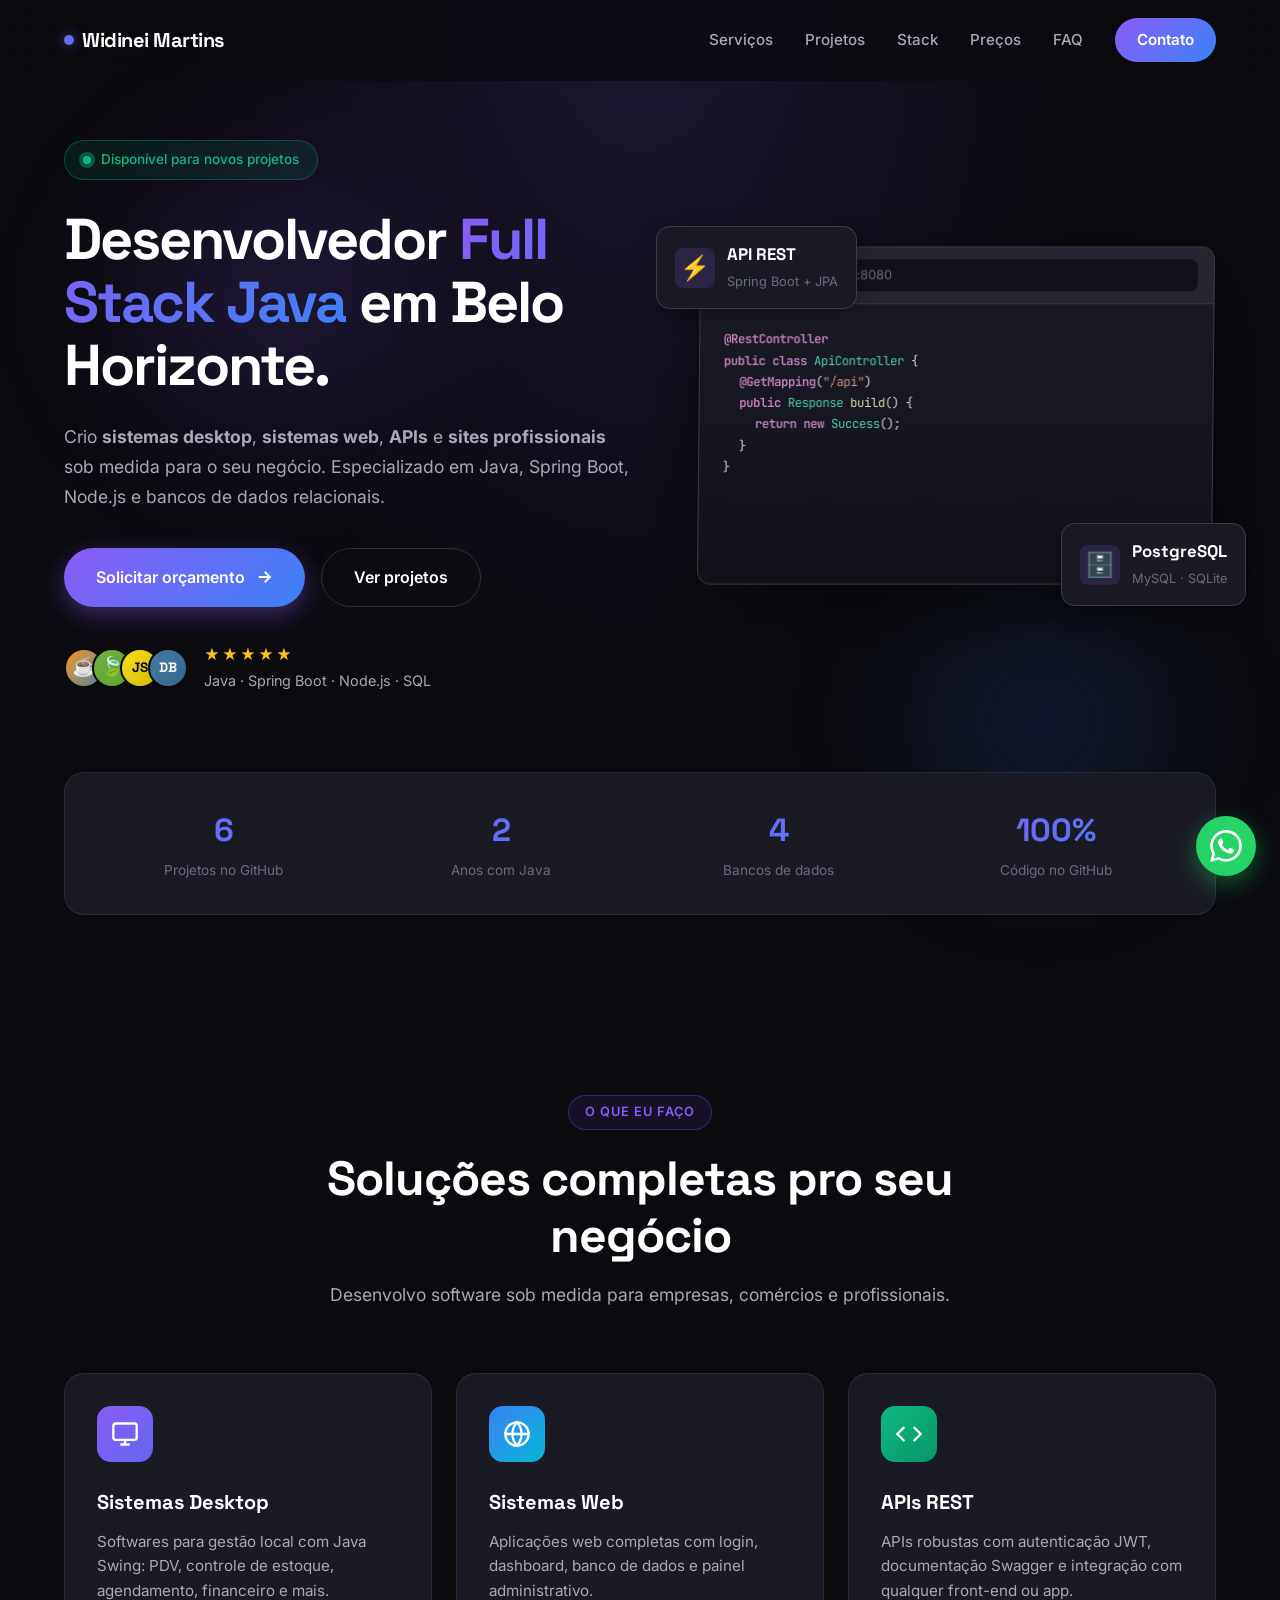
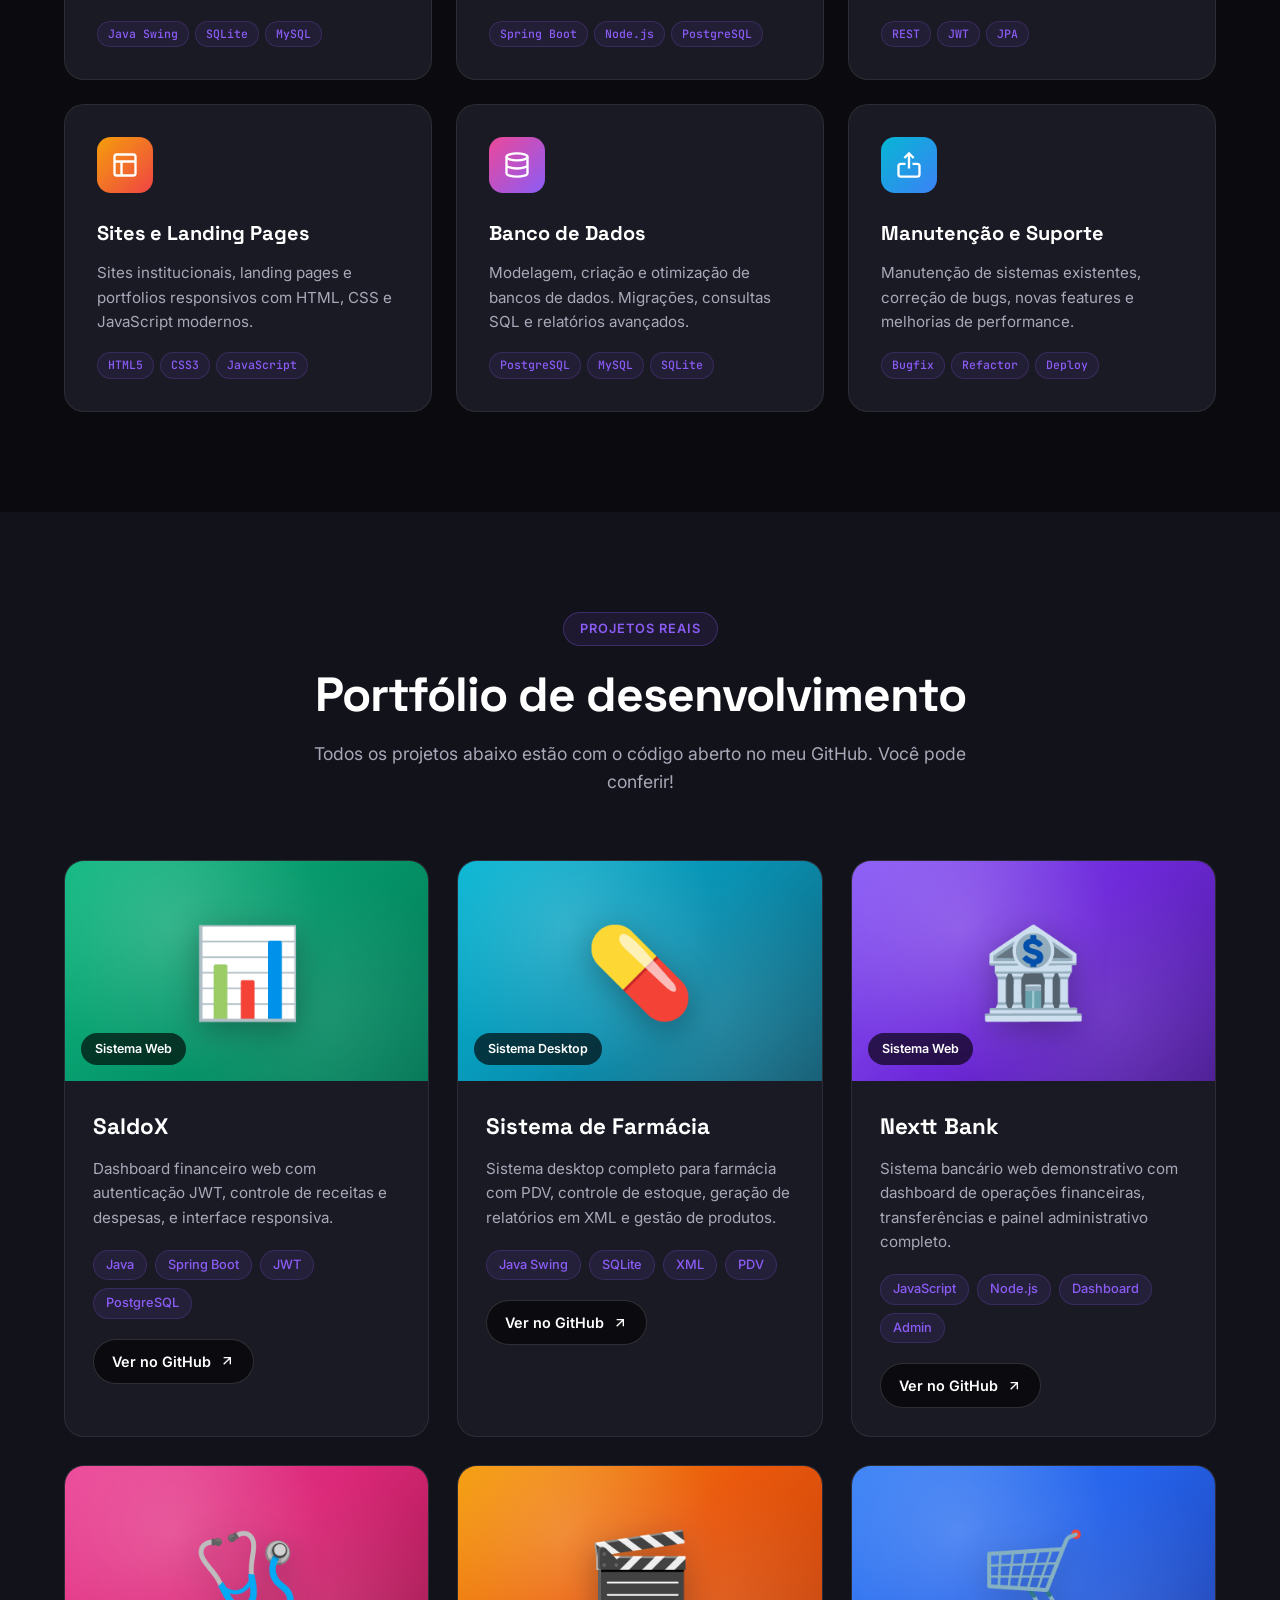
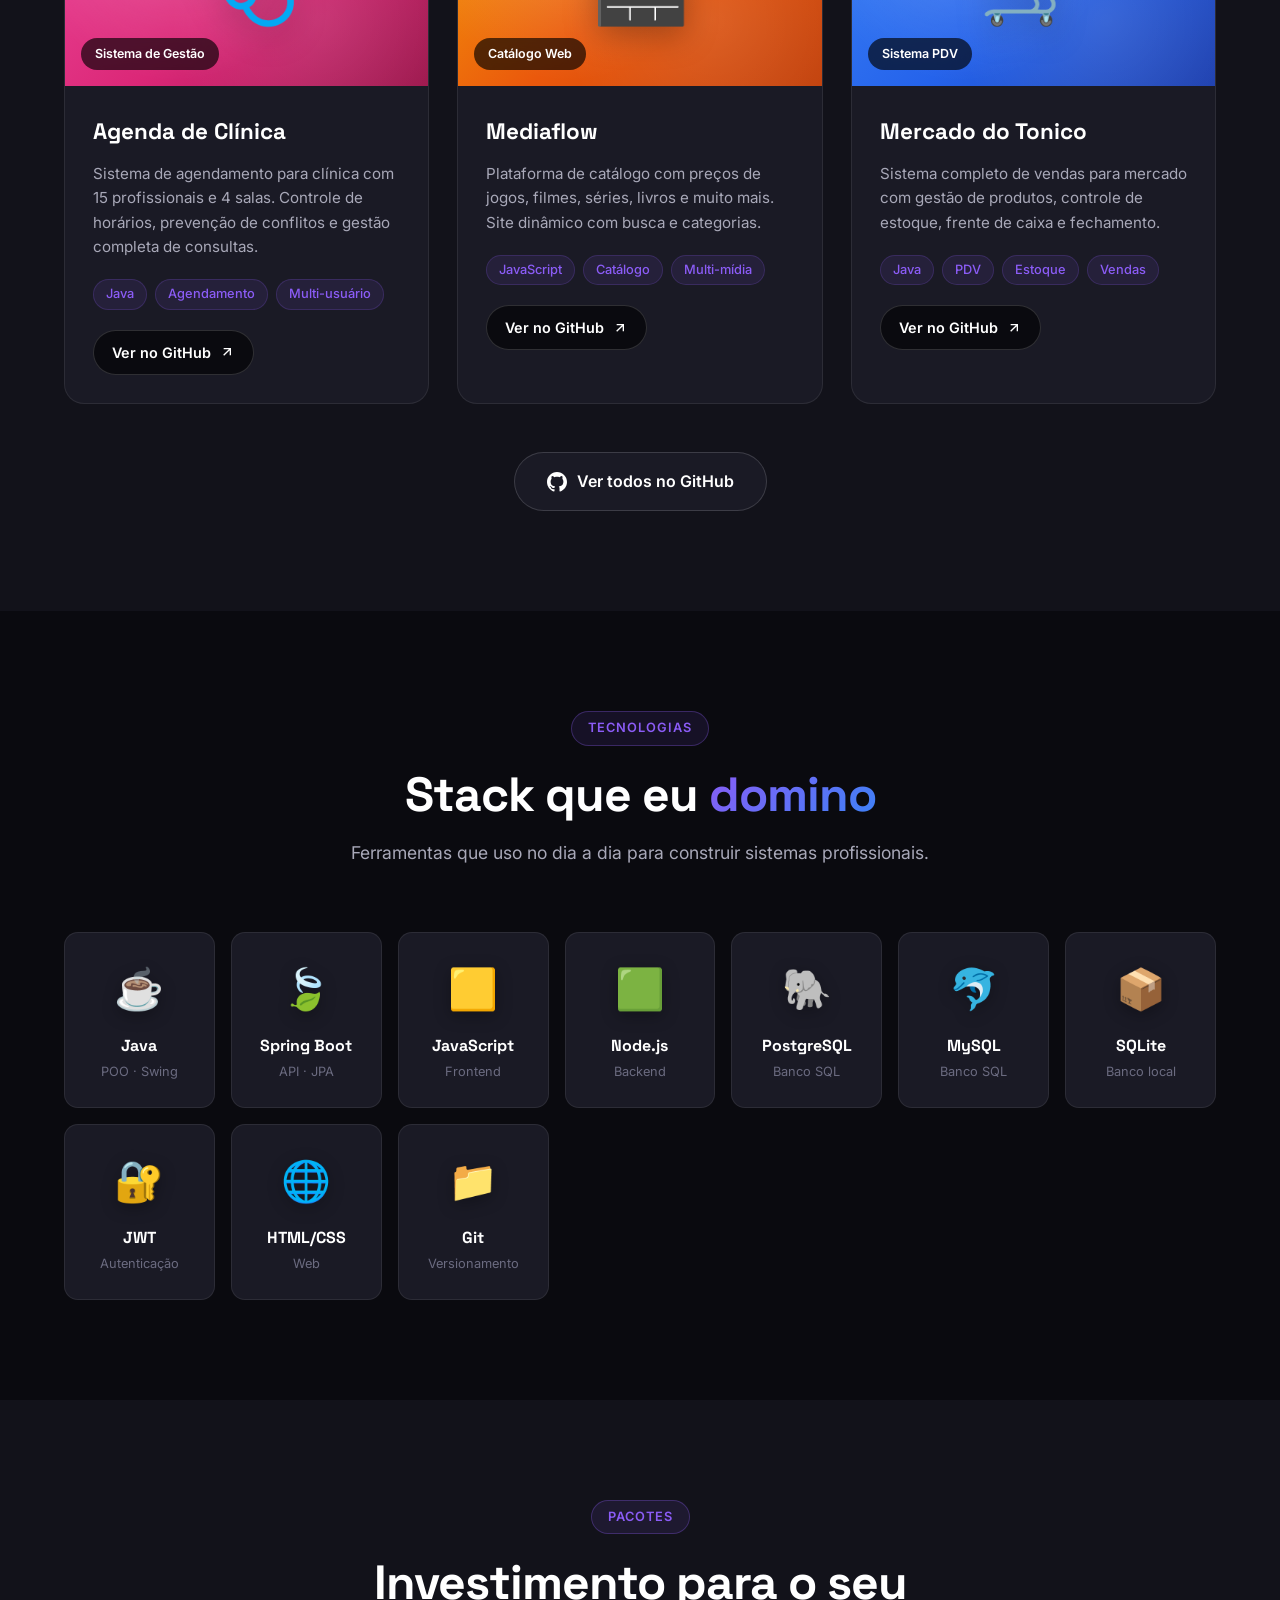
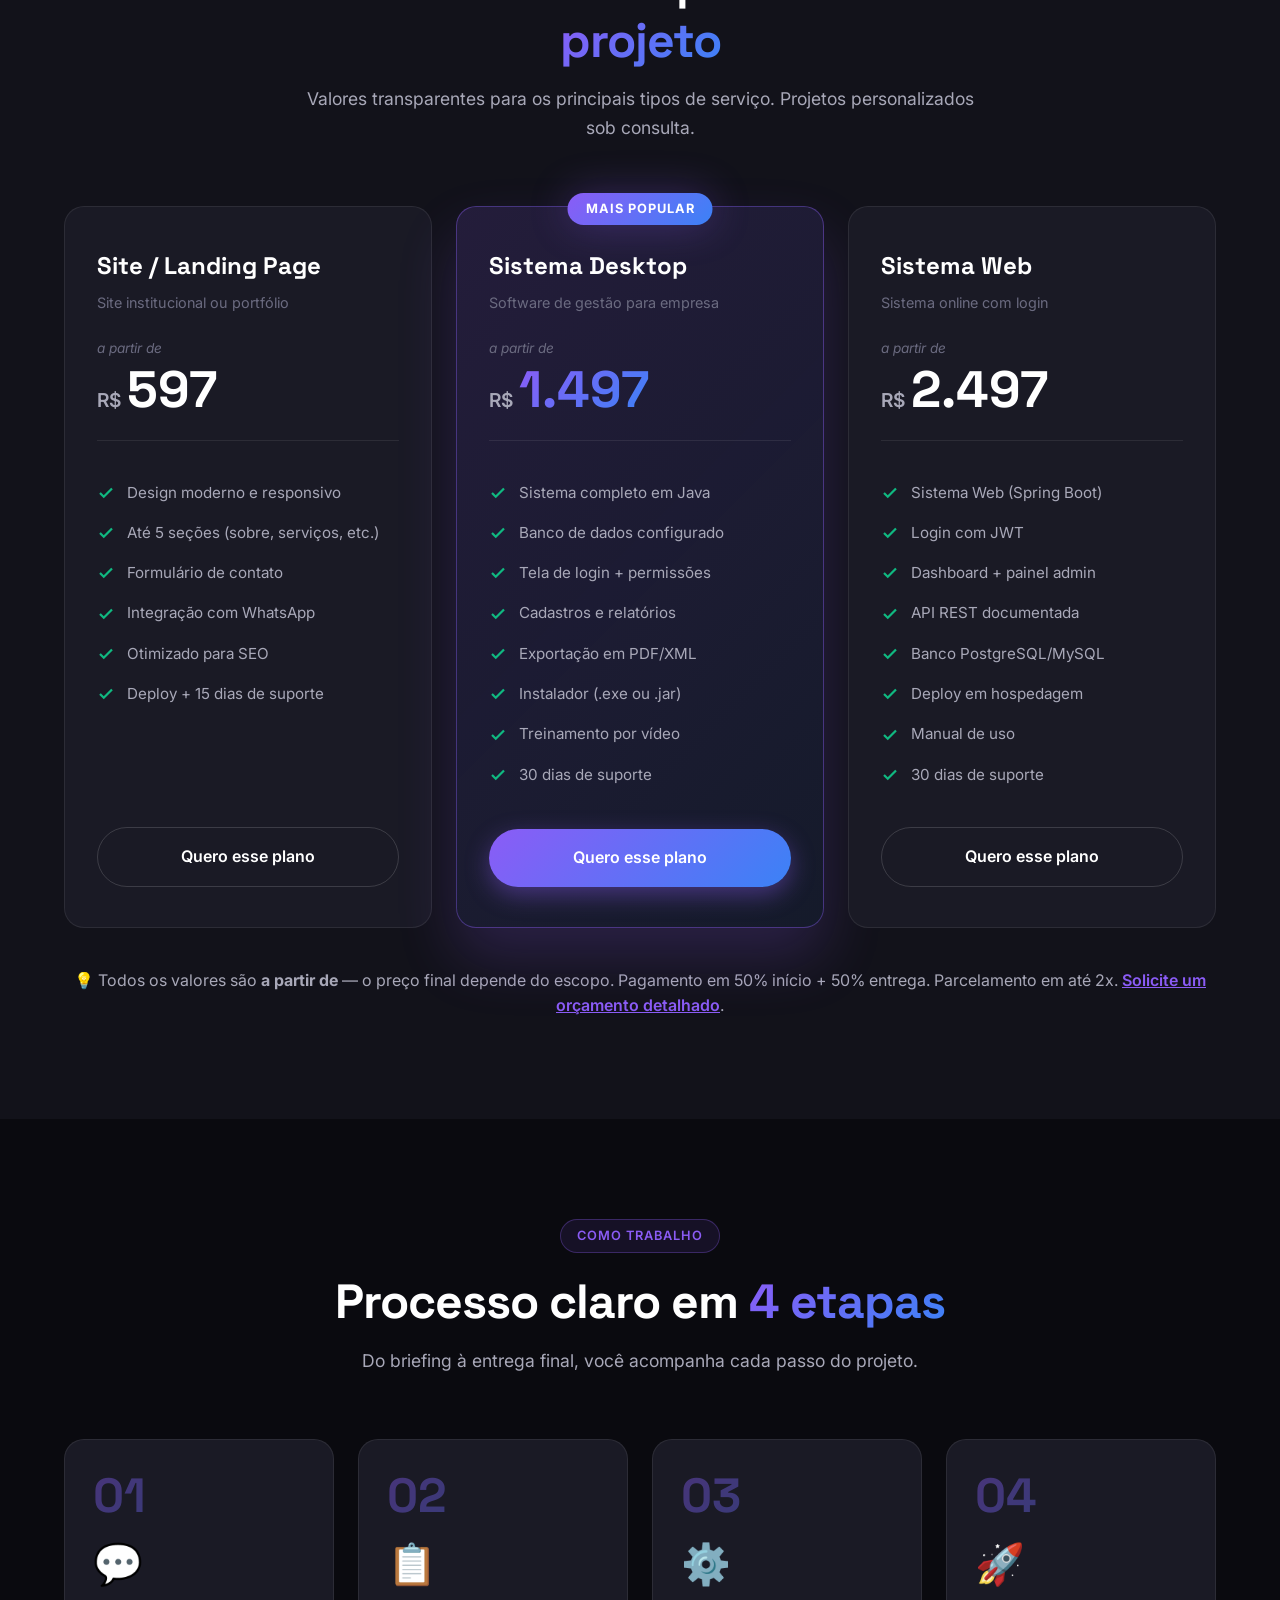
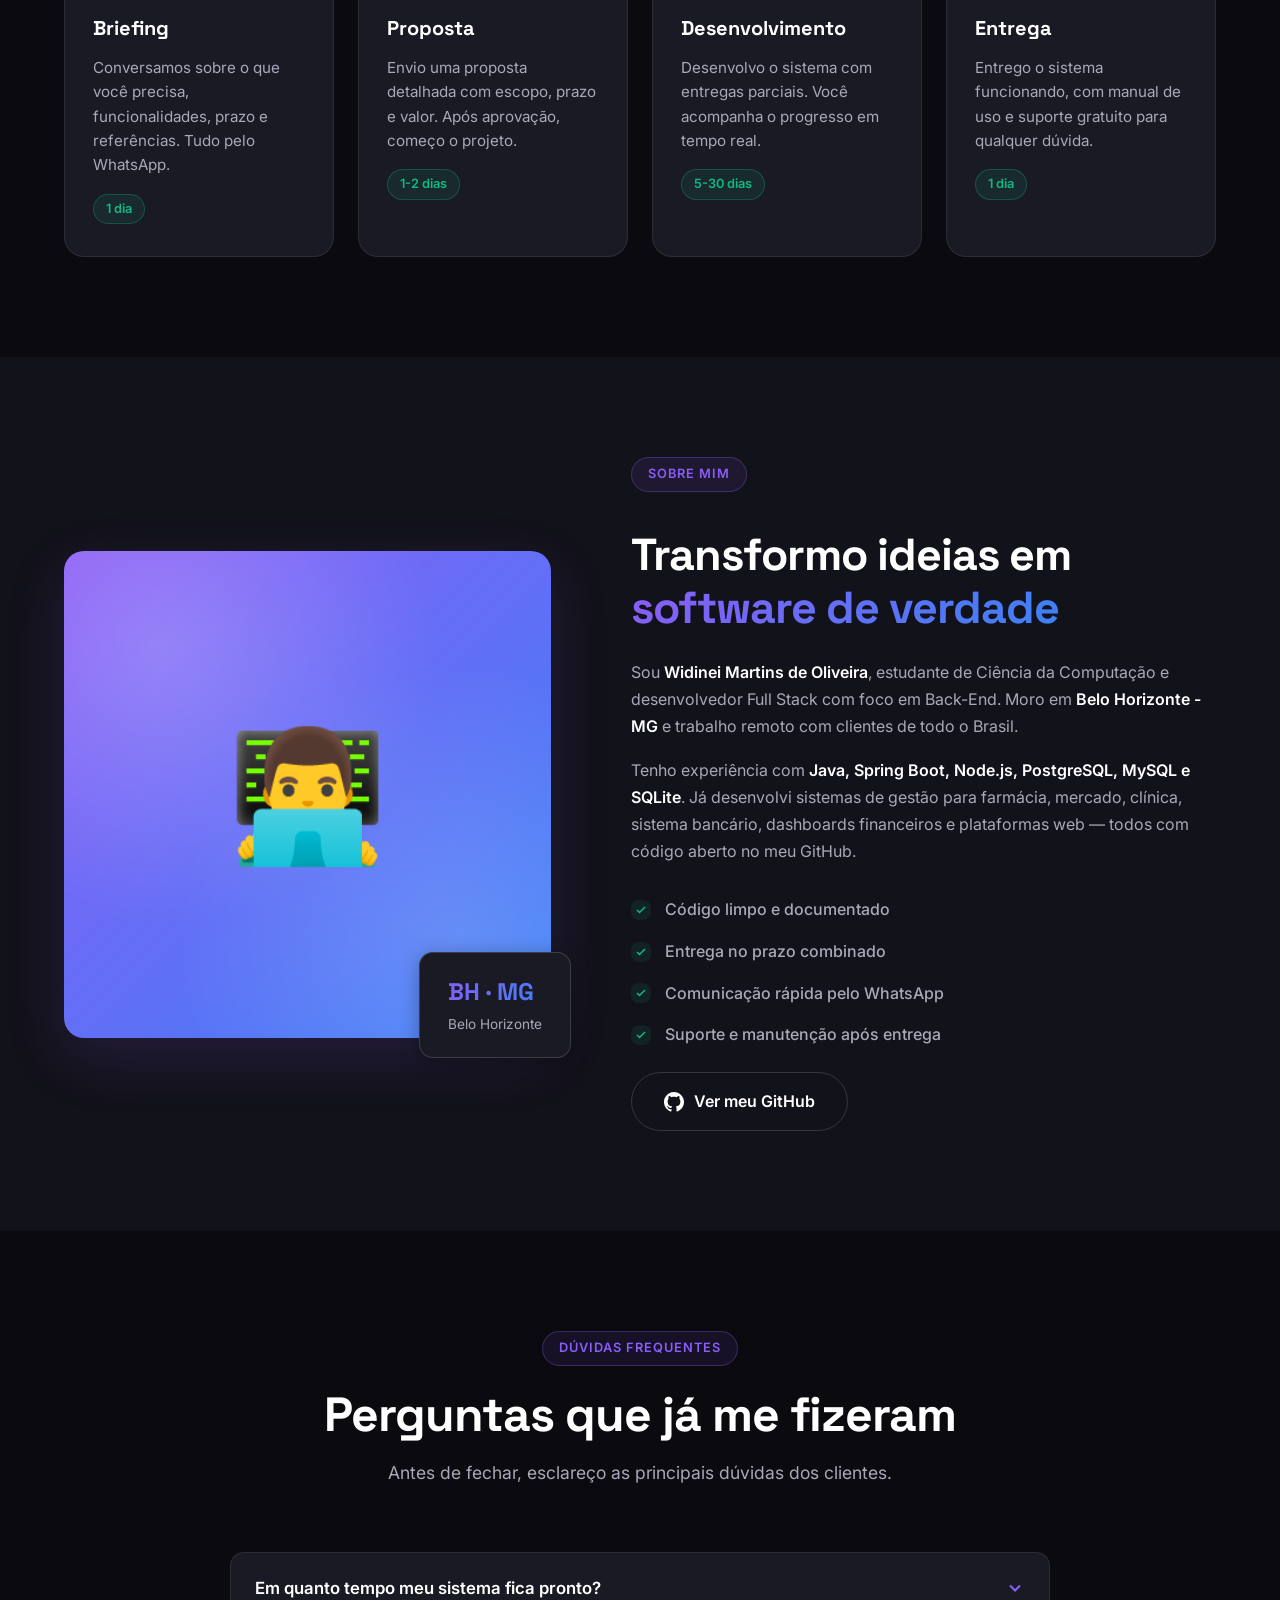
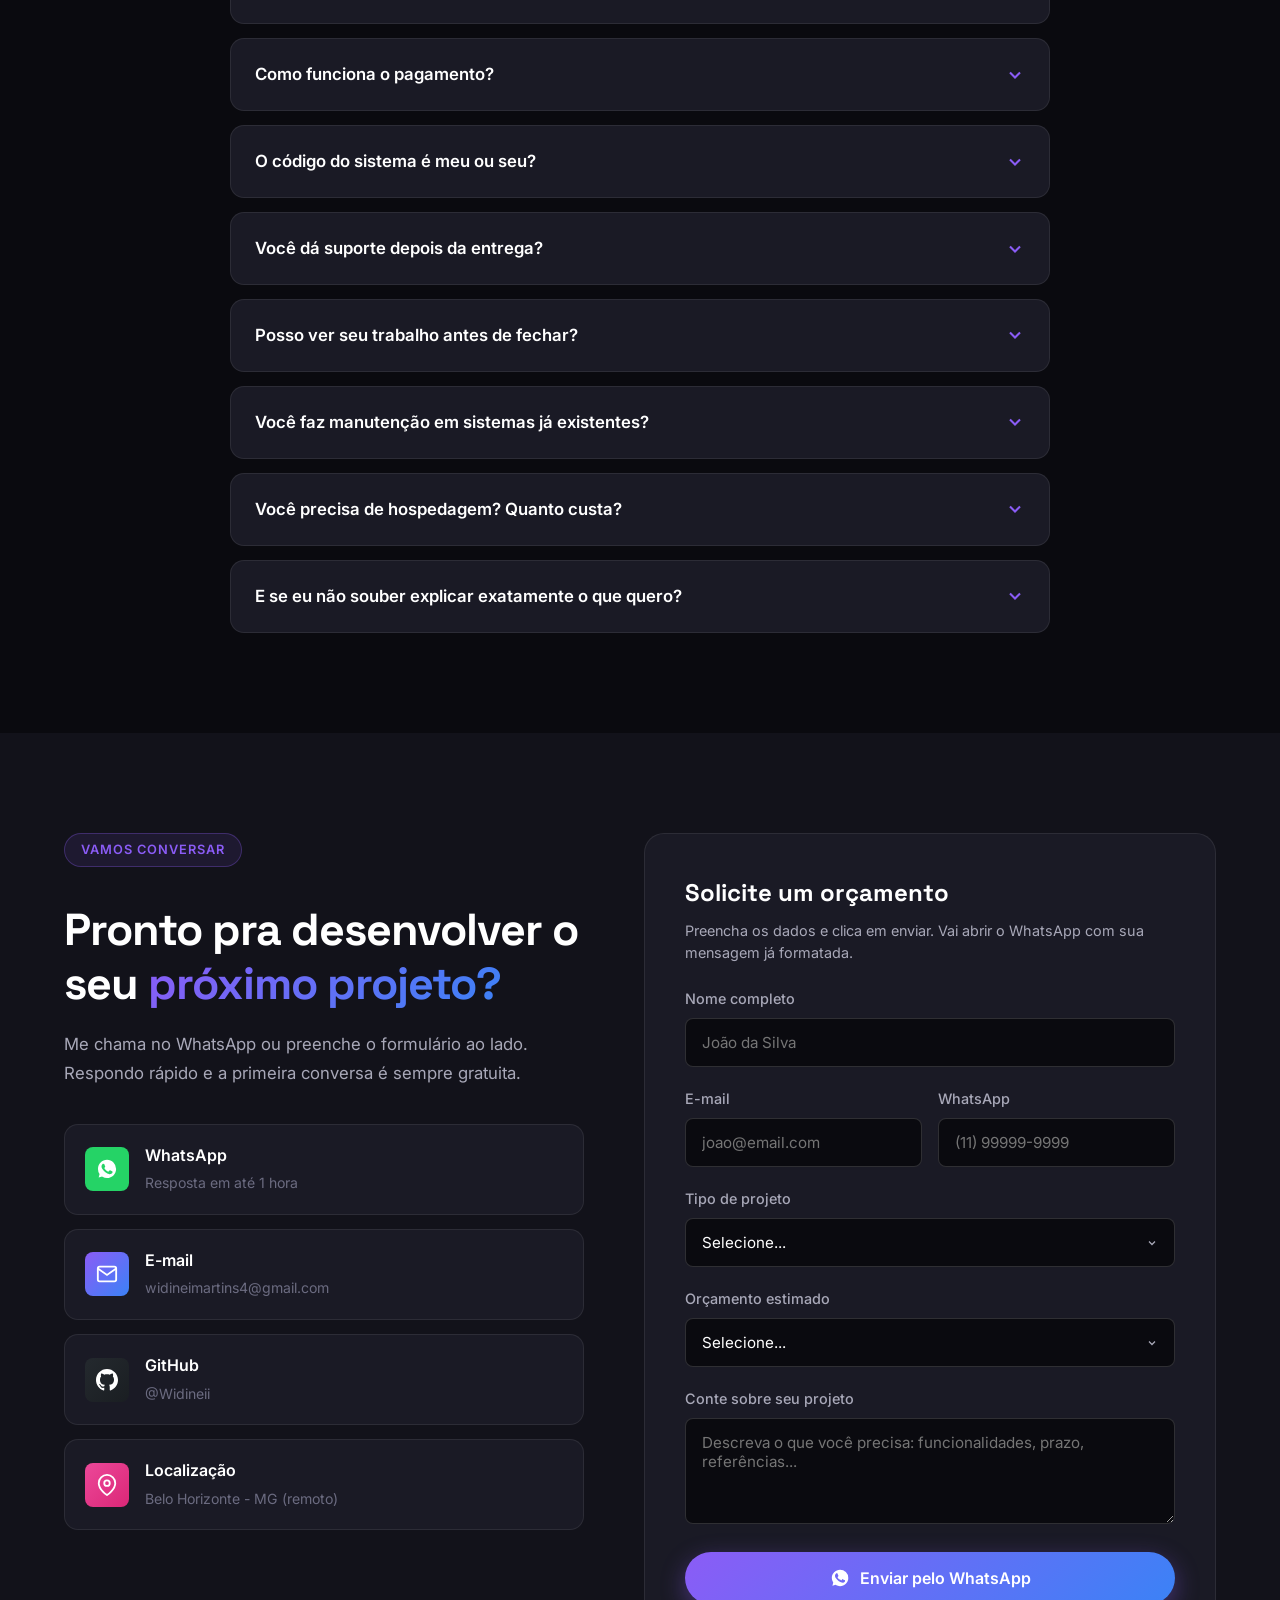
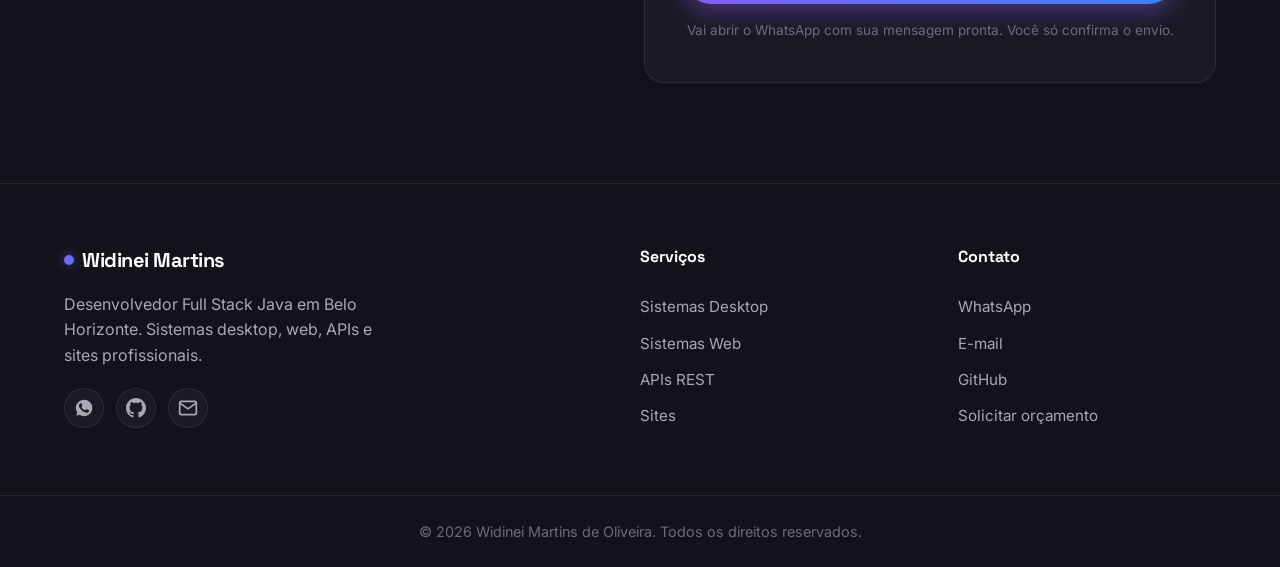
==== commit d769ef45: "Add GitHub Pages workflow and .nojekyll for proper deploy Co-authored-by: Cursor <cursoragent@cursor" ====
--- a/index.html
+++ b/index.html
@@ -1,875 +1,875 @@
-<!DOCTYPE html>
-<html lang="pt-BR">
-<head>
-  <meta charset="UTF-8" />
-  <meta name="viewport" content="width=device-width, initial-scale=1.0" />
-  <meta name="theme-color" content="#0a0a0f" />
-  <meta name="description" content="Desenvolvedor Full Stack Java em Belo Horizonte. Crio sistemas desktop, sistemas web, APIs e sites profissionais com Java, Spring Boot, Node.js e bancos de dados." />
-  <meta name="keywords" content="desenvolvedor java, full stack, sistema desktop, sistema web, spring boot, freelancer belo horizonte, sistema gestão, software empresa" />
-  <meta name="author" content="Widinei Martins de Oliveira" />
-  <meta name="robots" content="index, follow" />
-
-  <meta property="og:title" content="Widinei Martins | Desenvolvedor Full Stack Java" />
-  <meta property="og:description" content="Sistemas Desktop, Sistemas Web, APIs e Sites profissionais com Java, Spring Boot e Node.js." />
-  <meta property="og:type" content="website" />
-  <meta property="og:locale" content="pt_BR" />
-  <meta property="og:url" content="https://widineii.github.io/Portifolio/" />
-
-  <meta name="twitter:card" content="summary_large_image" />
-  <meta name="twitter:title" content="Widinei Martins | Desenvolvedor Full Stack Java" />
-  <meta name="twitter:description" content="Sistemas Desktop, Web e APIs com Java + Spring Boot." />
-
-  <title>Widinei Martins | Desenvolvedor Full Stack Java - Sistemas Desktop e Web</title>
-
-  <link rel="icon" type="image/svg+xml" href="favicon.svg" />
-  <link rel="manifest" href="site.webmanifest" />
-
-  <link rel="preconnect" href="https://fonts.googleapis.com" />
-  <link rel="preconnect" href="https://fonts.gstatic.com" crossorigin />
-  <link href="https://fonts.googleapis.com/css2?family=Inter:wght@400;500;600;700;800&family=Space+Grotesk:wght@500;700&family=JetBrains+Mono:wght@400;600&display=swap" rel="stylesheet" />
-  <link rel="stylesheet" href="styles.css" />
-
-  <script type="application/ld+json">
-  {
-    "@context": "https://schema.org",
-    "@type": "Person",
-    "name": "Widinei Martins de Oliveira",
-    "jobTitle": "Desenvolvedor Full Stack Java",
-    "description": "Desenvolvedor especialista em sistemas desktop, sistemas web e APIs com Java, Spring Boot e Node.js.",
-    "url": "https://widineii.github.io/Portifolio/",
-    "email": "widineimartins4@gmail.com",
-    "address": {
-      "@type": "PostalAddress",
-      "addressLocality": "Belo Horizonte",
-      "addressRegion": "MG",
-      "addressCountry": "BR"
-    },
-    "knowsAbout": ["Java", "Spring Boot", "JavaScript", "Node.js", "PostgreSQL", "MySQL", "SQLite", "JPA", "JWT", "REST API"]
-  }
-  </script>
-</head>
-<body>
-  <!-- NAVBAR -->
-  <header class="navbar" id="navbar">
-    <div class="container nav-container">
-      <a href="#hero" class="logo">
-        <span class="logo-dot"></span>
-        Widinei Martins
-      </a>
-      <nav class="nav-links" id="navLinks">
-        <a href="#servicos">Serviços</a>
-        <a href="#portfolio">Projetos</a>
-        <a href="#stack">Stack</a>
-        <a href="#precos">Preços</a>
-        <a href="#faq">FAQ</a>
-        <a href="#contato" class="btn-nav">Contato</a>
-      </nav>
-      <button class="menu-toggle" id="menuToggle" aria-label="Abrir menu">
-        <span></span><span></span><span></span>
-      </button>
-    </div>
-  </header>
-
-  <!-- HERO -->
-  <section class="hero" id="hero">
-    <div class="hero-bg"></div>
-    <div class="container hero-content">
-      <div class="hero-grid">
-        <div class="hero-text">
-          <div class="hero-badge">
-            <span class="pulse"></span>
-            Disponível para novos projetos
-          </div>
-          <h1>
-            Desenvolvedor <span class="gradient-text">Full Stack Java</span>
-            em Belo Horizonte.
-          </h1>
-          <p class="hero-sub">
-            Crio <strong>sistemas desktop</strong>, <strong>sistemas web</strong>, <strong>APIs</strong> e
-            <strong>sites profissionais</strong> sob medida para o seu negócio.
-            Especializado em Java, Spring Boot, Node.js e bancos de dados relacionais.
-          </p>
-          <div class="hero-cta">
-            <a href="#contato" class="btn-primary">
-              Solicitar orçamento
-              <svg width="18" height="18" viewBox="0 0 24 24" fill="none" stroke="currentColor" stroke-width="2.5"><path d="M5 12h14M13 5l7 7-7 7"/></svg>
-            </a>
-            <a href="#portfolio" class="btn-secondary">Ver projetos</a>
-          </div>
-          <div class="hero-trust">
-            <div class="trust-avatars">
-              <div class="trust-avatar grad-java">☕</div>
-              <div class="trust-avatar grad-spring">🍃</div>
-              <div class="trust-avatar grad-js">JS</div>
-              <div class="trust-avatar grad-db">DB</div>
-            </div>
-            <div>
-              <div class="trust-stars">★★★★★</div>
-              <p>Java · Spring Boot · Node.js · SQL</p>
-            </div>
-          </div>
-        </div>
-
-        <div class="hero-visual">
-          <div class="hero-mockup">
-            <div class="mockup-browser">
-              <div class="browser-bar">
-                <span class="browser-dot red"></span>
-                <span class="browser-dot yellow"></span>
-                <span class="browser-dot green"></span>
-                <div class="browser-url">localhost:8080</div>
-              </div>
-              <div class="browser-content">
-                <div class="code-block">
-                  <div class="code-line"><span class="code-key">@RestController</span></div>
-                  <div class="code-line"><span class="code-key">public class</span> <span class="code-class">ApiController</span> {</div>
-                  <div class="code-line indent"><span class="code-key">@GetMapping</span>(<span class="code-string">"/api"</span>)</div>
-                  <div class="code-line indent"><span class="code-key">public</span> <span class="code-class">Response</span> <span class="code-fn">build</span>() {</div>
-                  <div class="code-line indent2"><span class="code-key">return new</span> <span class="code-class">Success</span>();</div>
-                  <div class="code-line indent">}</div>
-                  <div class="code-line">}</div>
-                </div>
-              </div>
-            </div>
-            <div class="floating-card card-1">
-              <div class="floating-icon">⚡</div>
-              <div>
-                <strong>API REST</strong>
-                <span>Spring Boot + JPA</span>
-              </div>
-            </div>
-            <div class="floating-card card-2">
-              <div class="floating-icon">🗄️</div>
-              <div>
-                <strong>PostgreSQL</strong>
-                <span>MySQL · SQLite</span>
-              </div>
-            </div>
-          </div>
-        </div>
-      </div>
-
-      <div class="hero-stats">
-        <div class="stat">
-          <strong>6</strong>
-          <span>Projetos no GitHub</span>
-        </div>
-        <div class="stat">
-          <strong>2</strong>
-          <span>Anos com Java</span>
-        </div>
-        <div class="stat">
-          <strong>4</strong>
-          <span>Bancos de dados</span>
-        </div>
-        <div class="stat">
-          <strong>100%</strong>
-          <span>Código no GitHub</span>
-        </div>
-      </div>
-    </div>
-  </section>
-
-  <!-- SERVIÇOS -->
-  <section class="section" id="servicos">
-    <div class="container">
-      <div class="section-header">
-        <span class="section-tag">O que eu faço</span>
-        <h2>Soluções completas pro seu negócio</h2>
-        <p>Desenvolvo software sob medida para empresas, comércios e profissionais.</p>
-      </div>
-      <div class="services-grid">
-        <div class="service-card">
-          <div class="service-icon icon-1">
-            <svg width="28" height="28" viewBox="0 0 24 24" fill="none" stroke="currentColor" stroke-width="2"><rect x="2" y="3" width="20" height="14" rx="2"/><path d="M8 21h8M12 17v4"/></svg>
-          </div>
-          <h3>Sistemas Desktop</h3>
-          <p>Softwares para gestão local com Java Swing: PDV, controle de estoque, agendamento, financeiro e mais.</p>
-          <div class="service-tech">
-            <span>Java Swing</span>
-            <span>SQLite</span>
-            <span>MySQL</span>
-          </div>
-        </div>
-        <div class="service-card">
-          <div class="service-icon icon-2">
-            <svg width="28" height="28" viewBox="0 0 24 24" fill="none" stroke="currentColor" stroke-width="2"><circle cx="12" cy="12" r="10"/><path d="M2 12h20M12 2a15.3 15.3 0 014 10 15.3 15.3 0 01-4 10 15.3 15.3 0 01-4-10 15.3 15.3 0 014-10z"/></svg>
-          </div>
-          <h3>Sistemas Web</h3>
-          <p>Aplicações web completas com login, dashboard, banco de dados e painel administrativo.</p>
-          <div class="service-tech">
-            <span>Spring Boot</span>
-            <span>Node.js</span>
-            <span>PostgreSQL</span>
-          </div>
-        </div>
-        <div class="service-card">
-          <div class="service-icon icon-3">
-            <svg width="28" height="28" viewBox="0 0 24 24" fill="none" stroke="currentColor" stroke-width="2"><path d="M16 18l6-6-6-6M8 6l-6 6 6 6"/></svg>
-          </div>
-          <h3>APIs REST</h3>
-          <p>APIs robustas com autenticação JWT, documentação Swagger e integração com qualquer front-end ou app.</p>
-          <div class="service-tech">
-            <span>REST</span>
-            <span>JWT</span>
-            <span>JPA</span>
-          </div>
-        </div>
-        <div class="service-card">
-          <div class="service-icon icon-4">
-            <svg width="28" height="28" viewBox="0 0 24 24" fill="none" stroke="currentColor" stroke-width="2"><rect x="3" y="3" width="18" height="18" rx="2"/><path d="M3 9h18M9 21V9"/></svg>
-          </div>
-          <h3>Sites e Landing Pages</h3>
-          <p>Sites institucionais, landing pages e portfolios responsivos com HTML, CSS e JavaScript modernos.</p>
-          <div class="service-tech">
-            <span>HTML5</span>
-            <span>CSS3</span>
-            <span>JavaScript</span>
-          </div>
-        </div>
-        <div class="service-card">
-          <div class="service-icon icon-5">
-            <svg width="28" height="28" viewBox="0 0 24 24" fill="none" stroke="currentColor" stroke-width="2"><ellipse cx="12" cy="5" rx="9" ry="3"/><path d="M21 12c0 1.66-4 3-9 3s-9-1.34-9-3M3 5v14c0 1.66 4 3 9 3s9-1.34 9-3V5"/></svg>
-          </div>
-          <h3>Banco de Dados</h3>
-          <p>Modelagem, criação e otimização de bancos de dados. Migrações, consultas SQL e relatórios avançados.</p>
-          <div class="service-tech">
-            <span>PostgreSQL</span>
-            <span>MySQL</span>
-            <span>SQLite</span>
-          </div>
-        </div>
-        <div class="service-card">
-          <div class="service-icon icon-6">
-            <svg width="28" height="28" viewBox="0 0 24 24" fill="none" stroke="currentColor" stroke-width="2"><path d="M9 11H5a2 2 0 00-2 2v7a2 2 0 002 2h14a2 2 0 002-2v-7a2 2 0 00-2-2h-4M12 2v13M8 6l4-4 4 4"/></svg>
-          </div>
-          <h3>Manutenção e Suporte</h3>
-          <p>Manutenção de sistemas existentes, correção de bugs, novas features e melhorias de performance.</p>
-          <div class="service-tech">
-            <span>Bugfix</span>
-            <span>Refactor</span>
-            <span>Deploy</span>
-          </div>
-        </div>
-      </div>
-    </div>
-  </section>
-
-  <!-- PORTFÓLIO -->
-  <section class="section section-alt" id="portfolio">
-    <div class="container">
-      <div class="section-header">
-        <span class="section-tag">Projetos reais</span>
-        <h2>Portfólio de desenvolvimento</h2>
-        <p>Todos os projetos abaixo estão com o código aberto no meu GitHub. Você pode conferir!</p>
-      </div>
-      <div class="portfolio-grid">
-
-        <article class="portfolio-card">
-          <div class="portfolio-mockup proj-saldox">
-            <div class="proj-icon">📊</div>
-            <span class="portfolio-category">Sistema Web</span>
-          </div>
-          <div class="portfolio-content">
-            <h3>SaldoX</h3>
-            <p>Dashboard financeiro web com autenticação JWT, controle de receitas e despesas, e interface responsiva.</p>
-            <div class="portfolio-tags">
-              <span>Java</span>
-              <span>Spring Boot</span>
-              <span>JWT</span>
-              <span>PostgreSQL</span>
-            </div>
-            <a href="https://github.com/Widineii/SaldoX" target="_blank" rel="noopener" class="portfolio-link">
-              Ver no GitHub
-              <svg width="16" height="16" viewBox="0 0 24 24" fill="none" stroke="currentColor" stroke-width="2"><path d="M7 17l10-10M7 7h10v10"/></svg>
-            </a>
-          </div>
-        </article>
-
-        <article class="portfolio-card">
-          <div class="portfolio-mockup proj-farmacia">
-            <div class="proj-icon">💊</div>
-            <span class="portfolio-category">Sistema Desktop</span>
-          </div>
-          <div class="portfolio-content">
-            <h3>Sistema de Farmácia</h3>
-            <p>Sistema desktop completo para farmácia com PDV, controle de estoque, geração de relatórios em XML e gestão de produtos.</p>
-            <div class="portfolio-tags">
-              <span>Java Swing</span>
-              <span>SQLite</span>
-              <span>XML</span>
-              <span>PDV</span>
-            </div>
-            <a href="https://github.com/Widineii/Sistema-de-Farmacia" target="_blank" rel="noopener" class="portfolio-link">
-              Ver no GitHub
-              <svg width="16" height="16" viewBox="0 0 24 24" fill="none" stroke="currentColor" stroke-width="2"><path d="M7 17l10-10M7 7h10v10"/></svg>
-            </a>
-          </div>
-        </article>
-
-        <article class="portfolio-card">
-          <div class="portfolio-mockup proj-bank">
-            <div class="proj-icon">🏦</div>
-            <span class="portfolio-category">Sistema Web</span>
-          </div>
-          <div class="portfolio-content">
-            <h3>Nextt Bank</h3>
-            <p>Sistema bancário web demonstrativo com dashboard de operações financeiras, transferências e painel administrativo completo.</p>
-            <div class="portfolio-tags">
-              <span>JavaScript</span>
-              <span>Node.js</span>
-              <span>Dashboard</span>
-              <span>Admin</span>
-            </div>
-            <a href="https://github.com/Widineii/Nextt-bank" target="_blank" rel="noopener" class="portfolio-link">
-              Ver no GitHub
-              <svg width="16" height="16" viewBox="0 0 24 24" fill="none" stroke="currentColor" stroke-width="2"><path d="M7 17l10-10M7 7h10v10"/></svg>
-            </a>
-          </div>
-        </article>
-
-        <article class="portfolio-card">
-          <div class="portfolio-mockup proj-clinica">
-            <div class="proj-icon">🩺</div>
-            <span class="portfolio-category">Sistema de Gestão</span>
-          </div>
-          <div class="portfolio-content">
-            <h3>Agenda de Clínica</h3>
-            <p>Sistema de agendamento para clínica com 15 profissionais e 4 salas. Controle de horários, prevenção de conflitos e gestão completa de consultas.</p>
-            <div class="portfolio-tags">
-              <span>Java</span>
-              <span>Agendamento</span>
-              <span>Multi-usuário</span>
-            </div>
-            <a href="https://github.com/Widineii/clinica-agenda" target="_blank" rel="noopener" class="portfolio-link">
-              Ver no GitHub
-              <svg width="16" height="16" viewBox="0 0 24 24" fill="none" stroke="currentColor" stroke-width="2"><path d="M7 17l10-10M7 7h10v10"/></svg>
-            </a>
-          </div>
-        </article>
-
-        <article class="portfolio-card">
-          <div class="portfolio-mockup proj-media">
-            <div class="proj-icon">🎬</div>
-            <span class="portfolio-category">Catálogo Web</span>
-          </div>
-          <div class="portfolio-content">
-            <h3>Mediaflow</h3>
-            <p>Plataforma de catálogo com preços de jogos, filmes, séries, livros e muito mais. Site dinâmico com busca e categorias.</p>
-            <div class="portfolio-tags">
-              <span>JavaScript</span>
-              <span>Catálogo</span>
-              <span>Multi-mídia</span>
-            </div>
-            <a href="https://github.com/Widineii/Mediaflow" target="_blank" rel="noopener" class="portfolio-link">
-              Ver no GitHub
-              <svg width="16" height="16" viewBox="0 0 24 24" fill="none" stroke="currentColor" stroke-width="2"><path d="M7 17l10-10M7 7h10v10"/></svg>
-            </a>
-          </div>
-        </article>
-
-        <article class="portfolio-card">
-          <div class="portfolio-mockup proj-mercado">
-            <div class="proj-icon">🛒</div>
-            <span class="portfolio-category">Sistema PDV</span>
-          </div>
-          <div class="portfolio-content">
-            <h3>Mercado do Tonico</h3>
-            <p>Sistema completo de vendas para mercado com gestão de produtos, controle de estoque, frente de caixa e fechamento.</p>
-            <div class="portfolio-tags">
-              <span>Java</span>
-              <span>PDV</span>
-              <span>Estoque</span>
-              <span>Vendas</span>
-            </div>
-            <a href="https://github.com/Widineii/mercado-do-tonico" target="_blank" rel="noopener" class="portfolio-link">
-              Ver no GitHub
-              <svg width="16" height="16" viewBox="0 0 24 24" fill="none" stroke="currentColor" stroke-width="2"><path d="M7 17l10-10M7 7h10v10"/></svg>
-            </a>
-          </div>
-        </article>
-
-      </div>
-
-      <div class="portfolio-cta">
-        <a href="https://github.com/Widineii" target="_blank" rel="noopener" class="btn-secondary">
-          <svg width="20" height="20" viewBox="0 0 24 24" fill="currentColor"><path d="M12 0c-6.626 0-12 5.373-12 12 0 5.302 3.438 9.8 8.207 11.387.599.111.793-.261.793-.577v-2.234c-3.338.726-4.033-1.416-4.033-1.416-.546-1.387-1.333-1.756-1.333-1.756-1.089-.745.083-.729.083-.729 1.205.084 1.839 1.237 1.839 1.237 1.07 1.834 2.807 1.304 3.492.997.107-.775.418-1.305.762-1.604-2.665-.305-5.467-1.334-5.467-5.931 0-1.311.469-2.381 1.236-3.221-.124-.303-.535-1.524.117-3.176 0 0 1.008-.322 3.301 1.23.957-.266 1.983-.399 3.003-.404 1.02.005 2.047.138 3.006.404 2.291-1.552 3.297-1.23 3.297-1.23.653 1.653.242 2.874.118 3.176.77.84 1.235 1.911 1.235 3.221 0 4.609-2.807 5.624-5.479 5.921.43.372.823 1.102.823 2.222v3.293c0 .319.192.694.801.576 4.765-1.589 8.199-6.086 8.199-11.386 0-6.627-5.373-12-12-12z"/></svg>
-          Ver todos no GitHub
-        </a>
-      </div>
-    </div>
-  </section>
-
-  <!-- STACK -->
-  <section class="section" id="stack">
-    <div class="container">
-      <div class="section-header">
-        <span class="section-tag">Tecnologias</span>
-        <h2>Stack que eu <span class="gradient-text">domino</span></h2>
-        <p>Ferramentas que uso no dia a dia para construir sistemas profissionais.</p>
-      </div>
-      <div class="stack-grid">
-        <div class="stack-item">
-          <div class="stack-icon">☕</div>
-          <strong>Java</strong>
-          <span>POO · Swing</span>
-        </div>
-        <div class="stack-item">
-          <div class="stack-icon">🍃</div>
-          <strong>Spring Boot</strong>
-          <span>API · JPA</span>
-        </div>
-        <div class="stack-item">
-          <div class="stack-icon">🟨</div>
-          <strong>JavaScript</strong>
-          <span>Frontend</span>
-        </div>
-        <div class="stack-item">
-          <div class="stack-icon">🟩</div>
-          <strong>Node.js</strong>
-          <span>Backend</span>
-        </div>
-        <div class="stack-item">
-          <div class="stack-icon">🐘</div>
-          <strong>PostgreSQL</strong>
-          <span>Banco SQL</span>
-        </div>
-        <div class="stack-item">
-          <div class="stack-icon">🐬</div>
-          <strong>MySQL</strong>
-          <span>Banco SQL</span>
-        </div>
-        <div class="stack-item">
-          <div class="stack-icon">📦</div>
-          <strong>SQLite</strong>
-          <span>Banco local</span>
-        </div>
-        <div class="stack-item">
-          <div class="stack-icon">🔐</div>
-          <strong>JWT</strong>
-          <span>Autenticação</span>
-        </div>
-        <div class="stack-item">
-          <div class="stack-icon">🌐</div>
-          <strong>HTML/CSS</strong>
-          <span>Web</span>
-        </div>
-        <div class="stack-item">
-          <div class="stack-icon">📁</div>
-          <strong>Git</strong>
-          <span>Versionamento</span>
-        </div>
-      </div>
-    </div>
-  </section>
-
-  <!-- PREÇOS -->
-  <section class="section section-alt" id="precos">
-    <div class="container">
-      <div class="section-header">
-        <span class="section-tag">Pacotes</span>
-        <h2>Investimento para o seu <span class="gradient-text">projeto</span></h2>
-        <p>Valores transparentes para os principais tipos de serviço. Projetos personalizados sob consulta.</p>
-      </div>
-      <div class="pricing-grid">
-
-        <div class="pricing-card">
-          <div class="pricing-header">
-            <h3>Site / Landing Page</h3>
-            <p>Site institucional ou portfólio</p>
-          </div>
-          <div class="pricing-price">
-            <span class="price-from">a partir de</span>
-            <div>
-              <span class="price-currency">R$</span>
-              <span class="price-value">597</span>
-            </div>
-          </div>
-          <ul class="pricing-features">
-            <li><svg viewBox="0 0 24 24" fill="none" stroke="currentColor" stroke-width="3"><path d="M20 6L9 17l-5-5"/></svg> Design moderno e responsivo</li>
-            <li><svg viewBox="0 0 24 24" fill="none" stroke="currentColor" stroke-width="3"><path d="M20 6L9 17l-5-5"/></svg> Até 5 seções (sobre, serviços, etc.)</li>
-            <li><svg viewBox="0 0 24 24" fill="none" stroke="currentColor" stroke-width="3"><path d="M20 6L9 17l-5-5"/></svg> Formulário de contato</li>
-            <li><svg viewBox="0 0 24 24" fill="none" stroke="currentColor" stroke-width="3"><path d="M20 6L9 17l-5-5"/></svg> Integração com WhatsApp</li>
-            <li><svg viewBox="0 0 24 24" fill="none" stroke="currentColor" stroke-width="3"><path d="M20 6L9 17l-5-5"/></svg> Otimizado para SEO</li>
-            <li><svg viewBox="0 0 24 24" fill="none" stroke="currentColor" stroke-width="3"><path d="M20 6L9 17l-5-5"/></svg> Deploy + 15 dias de suporte</li>
-          </ul>
-          <a href="#contato" class="btn-secondary btn-full">Quero esse plano</a>
-        </div>
-
-        <div class="pricing-card featured">
-          <div class="pricing-badge">Mais Popular</div>
-          <div class="pricing-header">
-            <h3>Sistema Desktop</h3>
-            <p>Software de gestão para empresa</p>
-          </div>
-          <div class="pricing-price">
-            <span class="price-from">a partir de</span>
-            <div>
-              <span class="price-currency">R$</span>
-              <span class="price-value">1.497</span>
-            </div>
-          </div>
-          <ul class="pricing-features">
-            <li><svg viewBox="0 0 24 24" fill="none" stroke="currentColor" stroke-width="3"><path d="M20 6L9 17l-5-5"/></svg> Sistema completo em Java</li>
-            <li><svg viewBox="0 0 24 24" fill="none" stroke="currentColor" stroke-width="3"><path d="M20 6L9 17l-5-5"/></svg> Banco de dados configurado</li>
-            <li><svg viewBox="0 0 24 24" fill="none" stroke="currentColor" stroke-width="3"><path d="M20 6L9 17l-5-5"/></svg> Tela de login + permissões</li>
-            <li><svg viewBox="0 0 24 24" fill="none" stroke="currentColor" stroke-width="3"><path d="M20 6L9 17l-5-5"/></svg> Cadastros e relatórios</li>
-            <li><svg viewBox="0 0 24 24" fill="none" stroke="currentColor" stroke-width="3"><path d="M20 6L9 17l-5-5"/></svg> Exportação em PDF/XML</li>
-            <li><svg viewBox="0 0 24 24" fill="none" stroke="currentColor" stroke-width="3"><path d="M20 6L9 17l-5-5"/></svg> Instalador (.exe ou .jar)</li>
-            <li><svg viewBox="0 0 24 24" fill="none" stroke="currentColor" stroke-width="3"><path d="M20 6L9 17l-5-5"/></svg> Treinamento por vídeo</li>
-            <li><svg viewBox="0 0 24 24" fill="none" stroke="currentColor" stroke-width="3"><path d="M20 6L9 17l-5-5"/></svg> 30 dias de suporte</li>
-          </ul>
-          <a href="#contato" class="btn-primary btn-full">Quero esse plano</a>
-        </div>
-
-        <div class="pricing-card">
-          <div class="pricing-header">
-            <h3>Sistema Web</h3>
-            <p>Sistema online com login</p>
-          </div>
-          <div class="pricing-price">
-            <span class="price-from">a partir de</span>
-            <div>
-              <span class="price-currency">R$</span>
-              <span class="price-value">2.497</span>
-            </div>
-          </div>
-          <ul class="pricing-features">
-            <li><svg viewBox="0 0 24 24" fill="none" stroke="currentColor" stroke-width="3"><path d="M20 6L9 17l-5-5"/></svg> Sistema Web (Spring Boot)</li>
-            <li><svg viewBox="0 0 24 24" fill="none" stroke="currentColor" stroke-width="3"><path d="M20 6L9 17l-5-5"/></svg> Login com JWT</li>
-            <li><svg viewBox="0 0 24 24" fill="none" stroke="currentColor" stroke-width="3"><path d="M20 6L9 17l-5-5"/></svg> Dashboard + painel admin</li>
-            <li><svg viewBox="0 0 24 24" fill="none" stroke="currentColor" stroke-width="3"><path d="M20 6L9 17l-5-5"/></svg> API REST documentada</li>
-            <li><svg viewBox="0 0 24 24" fill="none" stroke="currentColor" stroke-width="3"><path d="M20 6L9 17l-5-5"/></svg> Banco PostgreSQL/MySQL</li>
-            <li><svg viewBox="0 0 24 24" fill="none" stroke="currentColor" stroke-width="3"><path d="M20 6L9 17l-5-5"/></svg> Deploy em hospedagem</li>
-            <li><svg viewBox="0 0 24 24" fill="none" stroke="currentColor" stroke-width="3"><path d="M20 6L9 17l-5-5"/></svg> Manual de uso</li>
-            <li><svg viewBox="0 0 24 24" fill="none" stroke="currentColor" stroke-width="3"><path d="M20 6L9 17l-5-5"/></svg> 30 dias de suporte</li>
-          </ul>
-          <a href="#contato" class="btn-secondary btn-full">Quero esse plano</a>
-        </div>
-
-      </div>
-      <p class="pricing-note">
-        💡 Todos os valores são <strong>a partir de</strong> — o preço final depende do escopo. Pagamento em 50% início + 50% entrega. Parcelamento em até 2x. <a href="#contato">Solicite um orçamento detalhado</a>.
-      </p>
-    </div>
-  </section>
-
-  <!-- PROCESSO -->
-  <section class="section" id="processo">
-    <div class="container">
-      <div class="section-header">
-        <span class="section-tag">Como trabalho</span>
-        <h2>Processo claro em <span class="gradient-text">4 etapas</span></h2>
-        <p>Do briefing à entrega final, você acompanha cada passo do projeto.</p>
-      </div>
-      <div class="process-grid">
-        <div class="process-step">
-          <div class="process-number">01</div>
-          <div class="process-icon">💬</div>
-          <h3>Briefing</h3>
-          <p>Conversamos sobre o que você precisa, funcionalidades, prazo e referências. Tudo pelo WhatsApp.</p>
-          <div class="process-time">1 dia</div>
-        </div>
-        <div class="process-step">
-          <div class="process-number">02</div>
-          <div class="process-icon">📋</div>
-          <h3>Proposta</h3>
-          <p>Envio uma proposta detalhada com escopo, prazo e valor. Após aprovação, começo o projeto.</p>
-          <div class="process-time">1-2 dias</div>
-        </div>
-        <div class="process-step">
-          <div class="process-number">03</div>
-          <div class="process-icon">⚙️</div>
-          <h3>Desenvolvimento</h3>
-          <p>Desenvolvo o sistema com entregas parciais. Você acompanha o progresso em tempo real.</p>
-          <div class="process-time">5-30 dias</div>
-        </div>
-        <div class="process-step">
-          <div class="process-number">04</div>
-          <div class="process-icon">🚀</div>
-          <h3>Entrega</h3>
-          <p>Entrego o sistema funcionando, com manual de uso e suporte gratuito para qualquer dúvida.</p>
-          <div class="process-time">1 dia</div>
-        </div>
-      </div>
-    </div>
-  </section>
-
-  <!-- SOBRE -->
-  <section class="section section-alt" id="sobre">
-    <div class="container about-grid">
-      <div class="about-image">
-        <div class="about-image-wrap">
-          <div class="about-emoji">👨‍💻</div>
-        </div>
-        <div class="about-badge">
-          <strong>BH · MG</strong>
-          <span>Belo Horizonte</span>
-        </div>
-      </div>
-      <div class="about-content">
-        <span class="section-tag">Sobre mim</span>
-        <h2>Transformo ideias em <span class="gradient-text">software de verdade</span></h2>
-        <p>
-          Sou <strong>Widinei Martins de Oliveira</strong>, estudante de Ciência da Computação
-          e desenvolvedor Full Stack com foco em Back-End. Moro em <strong>Belo Horizonte - MG</strong>
-          e trabalho remoto com clientes de todo o Brasil.
-        </p>
-        <p>
-          Tenho experiência com <strong>Java, Spring Boot, Node.js, PostgreSQL, MySQL e SQLite</strong>.
-          Já desenvolvi sistemas de gestão para farmácia, mercado, clínica, sistema bancário,
-          dashboards financeiros e plataformas web — todos com código aberto no meu GitHub.
-        </p>
-        <ul class="about-features">
-          <li><svg width="20" height="20" viewBox="0 0 24 24" fill="none" stroke="currentColor" stroke-width="3"><path d="M20 6L9 17l-5-5"/></svg> Código limpo e documentado</li>
-          <li><svg width="20" height="20" viewBox="0 0 24 24" fill="none" stroke="currentColor" stroke-width="3"><path d="M20 6L9 17l-5-5"/></svg> Entrega no prazo combinado</li>
-          <li><svg width="20" height="20" viewBox="0 0 24 24" fill="none" stroke="currentColor" stroke-width="3"><path d="M20 6L9 17l-5-5"/></svg> Comunicação rápida pelo WhatsApp</li>
-          <li><svg width="20" height="20" viewBox="0 0 24 24" fill="none" stroke="currentColor" stroke-width="3"><path d="M20 6L9 17l-5-5"/></svg> Suporte e manutenção após entrega</li>
-        </ul>
-        <a href="https://github.com/Widineii" target="_blank" rel="noopener" class="btn-secondary" style="margin-top: 24px;">
-          <svg width="20" height="20" viewBox="0 0 24 24" fill="currentColor"><path d="M12 0c-6.626 0-12 5.373-12 12 0 5.302 3.438 9.8 8.207 11.387.599.111.793-.261.793-.577v-2.234c-3.338.726-4.033-1.416-4.033-1.416-.546-1.387-1.333-1.756-1.333-1.756-1.089-.745.083-.729.083-.729 1.205.084 1.839 1.237 1.839 1.237 1.07 1.834 2.807 1.304 3.492.997.107-.775.418-1.305.762-1.604-2.665-.305-5.467-1.334-5.467-5.931 0-1.311.469-2.381 1.236-3.221-.124-.303-.535-1.524.117-3.176 0 0 1.008-.322 3.301 1.23.957-.266 1.983-.399 3.003-.404 1.02.005 2.047.138 3.006.404 2.291-1.552 3.297-1.23 3.297-1.23.653 1.653.242 2.874.118 3.176.77.84 1.235 1.911 1.235 3.221 0 4.609-2.807 5.624-5.479 5.921.43.372.823 1.102.823 2.222v3.293c0 .319.192.694.801.576 4.765-1.589 8.199-6.086 8.199-11.386 0-6.627-5.373-12-12-12z"/></svg>
-          Ver meu GitHub
-        </a>
-      </div>
-    </div>
-  </section>
-
-  <!-- FAQ -->
-  <section class="section" id="faq">
-    <div class="container">
-      <div class="section-header">
-        <span class="section-tag">Dúvidas frequentes</span>
-        <h2>Perguntas que já me fizeram</h2>
-        <p>Antes de fechar, esclareço as principais dúvidas dos clientes.</p>
-      </div>
-      <div class="faq-list">
-        <details class="faq-item">
-          <summary>
-            Em quanto tempo meu sistema fica pronto?
-            <svg class="faq-arrow" width="20" height="20" viewBox="0 0 24 24" fill="none" stroke="currentColor" stroke-width="2.5"><path d="M6 9l6 6 6-6"/></svg>
-          </summary>
-          <p>Depende do escopo. Sites e landing pages ficam prontos em 3-7 dias. Sistemas desktop simples em 10-20 dias. Sistemas web mais complexos em 20-45 dias. Te passo o prazo exato na proposta após o briefing.</p>
-        </details>
-
-        <details class="faq-item">
-          <summary>
-            Como funciona o pagamento?
-            <svg class="faq-arrow" width="20" height="20" viewBox="0 0 24 24" fill="none" stroke="currentColor" stroke-width="2.5"><path d="M6 9l6 6 6-6"/></svg>
-          </summary>
-          <p>Trabalho com 50% no início (sinal) e 50% na entrega. Aceito Pix, transferência bancária e cartão de crédito (com parcelamento em até 2x). O contrato detalha tudo antes de começar o projeto.</p>
-        </details>
-
-        <details class="faq-item">
-          <summary>
-            O código do sistema é meu ou seu?
-            <svg class="faq-arrow" width="20" height="20" viewBox="0 0 24 24" fill="none" stroke="currentColor" stroke-width="2.5"><path d="M6 9l6 6 6-6"/></svg>
-          </summary>
-          <p>O código é 100% seu após o pagamento final. Entrego todos os arquivos-fonte, banco de dados, documentação e instruções para você (ou outro dev) dar manutenção no futuro.</p>
-        </details>
-
-        <details class="faq-item">
-          <summary>
-            Você dá suporte depois da entrega?
-            <svg class="faq-arrow" width="20" height="20" viewBox="0 0 24 24" fill="none" stroke="currentColor" stroke-width="2.5"><path d="M6 9l6 6 6-6"/></svg>
-          </summary>
-          <p>Sim! Todos os planos incluem de 15 a 30 dias de suporte gratuito para bugs e dúvidas. Depois disso, ofereço plano de manutenção mensal ou cobranças pontuais conforme a demanda.</p>
-        </details>
-
-        <details class="faq-item">
-          <summary>
-            Posso ver seu trabalho antes de fechar?
-            <svg class="faq-arrow" width="20" height="20" viewBox="0 0 24 24" fill="none" stroke="currentColor" stroke-width="2.5"><path d="M6 9l6 6 6-6"/></svg>
-          </summary>
-          <p>Claro! Todos os meus projetos estão com código aberto no <a href="https://github.com/Widineii" target="_blank" rel="noopener" style="color: var(--accent-1);">GitHub</a>. Você pode conferir antes de fechar comigo. Durante o desenvolvimento, faço entregas parciais pra você acompanhar.</p>
-        </details>
-
-        <details class="faq-item">
-          <summary>
-            Você faz manutenção em sistemas já existentes?
-            <svg class="faq-arrow" width="20" height="20" viewBox="0 0 24 24" fill="none" stroke="currentColor" stroke-width="2.5"><path d="M6 9l6 6 6-6"/></svg>
-          </summary>
-          <p>Sim! Faço manutenção, correção de bugs, adição de funcionalidades e melhorias de performance em sistemas existentes, principalmente em Java, Spring Boot e Node.js. Me envia o código pra eu avaliar e te passar o orçamento.</p>
-        </details>
-
-        <details class="faq-item">
-          <summary>
-            Você precisa de hospedagem? Quanto custa?
-            <svg class="faq-arrow" width="20" height="20" viewBox="0 0 24 24" fill="none" stroke="currentColor" stroke-width="2.5"><path d="M6 9l6 6 6-6"/></svg>
-          </summary>
-          <p>Sites estáticos hospedo de graça (Netlify/Vercel). Sistemas web precisam de hospedagem com banco de dados (custa em torno de R$ 25-60/mês). Sistemas desktop não precisam de hospedagem — rodam no computador do cliente.</p>
-        </details>
-
-        <details class="faq-item">
-          <summary>
-            E se eu não souber explicar exatamente o que quero?
-            <svg class="faq-arrow" width="20" height="20" viewBox="0 0 24 24" fill="none" stroke="currentColor" stroke-width="2.5"><path d="M6 9l6 6 6-6"/></svg>
-          </summary>
-          <p>Sem problema! Na conversa inicial eu te ajudo a definir tudo. Pergunto sobre o seu negócio, suas dores, suas necessidades, e juntos chegamos no escopo ideal. A primeira conversa é sempre gratuita.</p>
-        </details>
-      </div>
-    </div>
-  </section>
-
-  <!-- CONTATO -->
-  <section class="section section-alt" id="contato">
-    <div class="container">
-      <div class="contact-grid">
-        <div class="contact-info">
-          <span class="section-tag">Vamos conversar</span>
-          <h2>Pronto pra desenvolver o seu <span class="gradient-text">próximo projeto?</span></h2>
-          <p>Me chama no WhatsApp ou preenche o formulário ao lado. Respondo rápido e a primeira conversa é sempre gratuita.</p>
-
-          <div class="contact-methods">
-            <a href="https://wa.me/55370998550994?text=Ol%C3%A1!%20Vi%20seu%20portf%C3%B3lio%20e%20quero%20conversar%20sobre%20um%20projeto." class="contact-method" target="_blank" rel="noopener">
-              <div class="contact-icon whatsapp-icon">
-                <svg width="22" height="22" viewBox="0 0 24 24" fill="currentColor"><path d="M17.472 14.382c-.297-.149-1.758-.867-2.03-.967-.273-.099-.471-.148-.67.15-.197.297-.767.966-.94 1.164-.173.199-.347.223-.644.075-.297-.15-1.255-.463-2.39-1.475-.883-.788-1.48-1.761-1.653-2.059-.173-.297-.018-.458.13-.606.134-.133.298-.347.446-.52.149-.174.198-.298.298-.497.099-.198.05-.371-.025-.52-.075-.149-.669-1.612-.916-2.207-.242-.579-.487-.5-.669-.51-.173-.008-.371-.01-.57-.01-.198 0-.52.074-.792.372-.272.297-1.04 1.016-1.04 2.479 0 1.462 1.065 2.875 1.213 3.074.149.198 2.096 3.2 5.077 4.487.709.306 1.262.489 1.694.625.712.227 1.36.195 1.871.118.571-.085 1.758-.719 2.006-1.413.248-.694.248-1.289.173-1.413-.074-.124-.272-.198-.57-.347m-5.421 7.403h-.004a9.87 9.87 0 01-5.031-1.378l-.361-.214-3.741.982.998-3.648-.235-.374a9.86 9.86 0 01-1.51-5.26c.001-5.45 4.436-9.884 9.888-9.884 2.64 0 5.122 1.03 6.988 2.898a9.825 9.825 0 012.893 6.994c-.003 5.45-4.437 9.884-9.885 9.884"/></svg>
-              </div>
-              <div>
-                <strong>WhatsApp</strong>
-                <span>Resposta em até 1 hora</span>
-              </div>
-            </a>
-
-            <a href="mailto:widineimartins4@gmail.com?subject=Or%C3%A7amento%20de%20Projeto" class="contact-method">
-              <div class="contact-icon email-icon">
-                <svg width="22" height="22" viewBox="0 0 24 24" fill="none" stroke="currentColor" stroke-width="2"><rect x="2" y="4" width="20" height="16" rx="2"/><path d="M22 6l-10 7L2 6"/></svg>
-              </div>
-              <div>
-                <strong>E-mail</strong>
-                <span>widineimartins4@gmail.com</span>
-              </div>
-            </a>
-
-            <a href="https://github.com/Widineii" class="contact-method" target="_blank" rel="noopener">
-              <div class="contact-icon github-icon">
-                <svg width="22" height="22" viewBox="0 0 24 24" fill="currentColor"><path d="M12 0c-6.626 0-12 5.373-12 12 0 5.302 3.438 9.8 8.207 11.387.599.111.793-.261.793-.577v-2.234c-3.338.726-4.033-1.416-4.033-1.416-.546-1.387-1.333-1.756-1.333-1.756-1.089-.745.083-.729.083-.729 1.205.084 1.839 1.237 1.839 1.237 1.07 1.834 2.807 1.304 3.492.997.107-.775.418-1.305.762-1.604-2.665-.305-5.467-1.334-5.467-5.931 0-1.311.469-2.381 1.236-3.221-.124-.303-.535-1.524.117-3.176 0 0 1.008-.322 3.301 1.23.957-.266 1.983-.399 3.003-.404 1.02.005 2.047.138 3.006.404 2.291-1.552 3.297-1.23 3.297-1.23.653 1.653.242 2.874.118 3.176.77.84 1.235 1.911 1.235 3.221 0 4.609-2.807 5.624-5.479 5.921.43.372.823 1.102.823 2.222v3.293c0 .319.192.694.801.576 4.765-1.589 8.199-6.086 8.199-11.386 0-6.627-5.373-12-12-12z"/></svg>
-              </div>
-              <div>
-                <strong>GitHub</strong>
-                <span>@Widineii</span>
-              </div>
-            </a>
-
-            <div class="contact-method static">
-              <div class="contact-icon location-icon">
-                <svg width="22" height="22" viewBox="0 0 24 24" fill="none" stroke="currentColor" stroke-width="2"><path d="M21 10c0 7-9 13-9 13s-9-6-9-13a9 9 0 0118 0z"/><circle cx="12" cy="10" r="3"/></svg>
-              </div>
-              <div>
-                <strong>Localização</strong>
-                <span>Belo Horizonte - MG (remoto)</span>
-              </div>
-            </div>
-          </div>
-        </div>
-
-        <form class="contact-form" id="contactForm" onsubmit="return false;">
-          <h3>Solicite um orçamento</h3>
-          <p class="form-intro">Preencha os dados e clica em enviar. Vai abrir o WhatsApp com sua mensagem já formatada.</p>
-
-          <div class="form-group">
-            <label for="nome">Nome completo</label>
-            <input type="text" id="nome" name="nome" required placeholder="João da Silva" />
-          </div>
-
-          <div class="form-row">
-            <div class="form-group">
-              <label for="email">E-mail</label>
-              <input type="email" id="email" name="email" required placeholder="joao@email.com" />
-            </div>
-            <div class="form-group">
-              <label for="telefone">WhatsApp</label>
-              <input type="tel" id="telefone" name="telefone" required placeholder="(11) 99999-9999" />
-            </div>
-          </div>
-
-          <div class="form-group">
-            <label for="tipo">Tipo de projeto</label>
-            <select id="tipo" name="tipo" required>
-              <option value="">Selecione...</option>
-              <option value="site">Site / Landing Page</option>
-              <option value="sistema-desktop">Sistema Desktop (Java)</option>
-              <option value="sistema-web">Sistema Web (Spring Boot / Node)</option>
-              <option value="api">API REST</option>
-              <option value="manutencao">Manutenção em sistema existente</option>
-              <option value="outro">Outro / Não sei dizer</option>
-            </select>
-          </div>
-
-          <div class="form-group">
-            <label for="orcamento">Orçamento estimado</label>
-            <select id="orcamento" name="orcamento">
-              <option value="">Selecione...</option>
-              <option value="ate-1000">Até R$ 1.000</option>
-              <option value="1000-2500">R$ 1.000 a R$ 2.500</option>
-              <option value="2500-5000">R$ 2.500 a R$ 5.000</option>
-              <option value="acima-5000">Acima de R$ 5.000</option>
-              <option value="nao-sei">Não sei dizer ainda</option>
-            </select>
-          </div>
-
-          <div class="form-group">
-            <label for="mensagem">Conte sobre seu projeto</label>
-            <textarea id="mensagem" name="mensagem" rows="4" required placeholder="Descreva o que você precisa: funcionalidades, prazo, referências..."></textarea>
-          </div>
-
-          <button type="submit" class="btn-primary btn-full">
-            <svg width="20" height="20" viewBox="0 0 24 24" fill="currentColor"><path d="M17.472 14.382c-.297-.149-1.758-.867-2.03-.967-.273-.099-.471-.148-.67.15-.197.297-.767.966-.94 1.164-.173.199-.347.223-.644.075-.297-.15-1.255-.463-2.39-1.475-.883-.788-1.48-1.761-1.653-2.059-.173-.297-.018-.458.13-.606.134-.133.298-.347.446-.52.149-.174.198-.298.298-.497.099-.198.05-.371-.025-.52-.075-.149-.669-1.612-.916-2.207-.242-.579-.487-.5-.669-.51-.173-.008-.371-.01-.57-.01-.198 0-.52.074-.792.372-.272.297-1.04 1.016-1.04 2.479 0 1.462 1.065 2.875 1.213 3.074.149.198 2.096 3.2 5.077 4.487.709.306 1.262.489 1.694.625.712.227 1.36.195 1.871.118.571-.085 1.758-.719 2.006-1.413.248-.694.248-1.289.173-1.413-.074-.124-.272-.198-.57-.347m-5.421 7.403h-.004a9.87 9.87 0 01-5.031-1.378l-.361-.214-3.741.982.998-3.648-.235-.374a9.86 9.86 0 01-1.51-5.26c.001-5.45 4.436-9.884 9.888-9.884 2.64 0 5.122 1.03 6.988 2.898a9.825 9.825 0 012.893 6.994c-.003 5.45-4.437 9.884-9.885 9.884"/></svg>
-            Enviar pelo WhatsApp
-          </button>
-
-          <p class="form-note">Vai abrir o WhatsApp com sua mensagem pronta. Você só confirma o envio.</p>
-        </form>
-      </div>
-    </div>
-  </section>
-
-  <!-- FOOTER -->
-  <footer class="footer">
-    <div class="container footer-content">
-      <div class="footer-brand">
-        <a href="#hero" class="logo">
-          <span class="logo-dot"></span>
-          Widinei Martins
-        </a>
-        <p>Desenvolvedor Full Stack Java em Belo Horizonte. Sistemas desktop, web, APIs e sites profissionais.</p>
-        <div class="footer-social">
-          <a href="https://wa.me/55370998550994" target="_blank" rel="noopener" aria-label="WhatsApp">
-            <svg width="20" height="20" viewBox="0 0 24 24" fill="currentColor"><path d="M17.472 14.382c-.297-.149-1.758-.867-2.03-.967-.273-.099-.471-.148-.67.15-.197.297-.767.966-.94 1.164-.173.199-.347.223-.644.075-.297-.15-1.255-.463-2.39-1.475-.883-.788-1.48-1.761-1.653-2.059-.173-.297-.018-.458.13-.606.134-.133.298-.347.446-.52.149-.174.198-.298.298-.497.099-.198.05-.371-.025-.52-.075-.149-.669-1.612-.916-2.207-.242-.579-.487-.5-.669-.51-.173-.008-.371-.01-.57-.01-.198 0-.52.074-.792.372-.272.297-1.04 1.016-1.04 2.479 0 1.462 1.065 2.875 1.213 3.074.149.198 2.096 3.2 5.077 4.487.709.306 1.262.489 1.694.625.712.227 1.36.195 1.871.118.571-.085 1.758-.719 2.006-1.413.248-.694.248-1.289.173-1.413-.074-.124-.272-.198-.57-.347m-5.421 7.403h-.004a9.87 9.87 0 01-5.031-1.378l-.361-.214-3.741.982.998-3.648-.235-.374a9.86 9.86 0 01-1.51-5.26c.001-5.45 4.436-9.884 9.888-9.884 2.64 0 5.122 1.03 6.988 2.898a9.825 9.825 0 012.893 6.994c-.003 5.45-4.437 9.884-9.885 9.884"/></svg>
-          </a>
-          <a href="https://github.com/Widineii" target="_blank" rel="noopener" aria-label="GitHub">
-            <svg width="20" height="20" viewBox="0 0 24 24" fill="currentColor"><path d="M12 0c-6.626 0-12 5.373-12 12 0 5.302 3.438 9.8 8.207 11.387.599.111.793-.261.793-.577v-2.234c-3.338.726-4.033-1.416-4.033-1.416-.546-1.387-1.333-1.756-1.333-1.756-1.089-.745.083-.729.083-.729 1.205.084 1.839 1.237 1.839 1.237 1.07 1.834 2.807 1.304 3.492.997.107-.775.418-1.305.762-1.604-2.665-.305-5.467-1.334-5.467-5.931 0-1.311.469-2.381 1.236-3.221-.124-.303-.535-1.524.117-3.176 0 0 1.008-.322 3.301 1.23.957-.266 1.983-.399 3.003-.404 1.02.005 2.047.138 3.006.404 2.291-1.552 3.297-1.23 3.297-1.23.653 1.653.242 2.874.118 3.176.77.84 1.235 1.911 1.235 3.221 0 4.609-2.807 5.624-5.479 5.921.43.372.823 1.102.823 2.222v3.293c0 .319.192.694.801.576 4.765-1.589 8.199-6.086 8.199-11.386 0-6.627-5.373-12-12-12z"/></svg>
-          </a>
-          <a href="mailto:widineimartins4@gmail.com" aria-label="E-mail">
-            <svg width="20" height="20" viewBox="0 0 24 24" fill="none" stroke="currentColor" stroke-width="2"><rect x="2" y="4" width="20" height="16" rx="2"/><path d="M22 6l-10 7L2 6"/></svg>
-          </a>
-        </div>
-      </div>
-      <div class="footer-links">
-        <h4>Serviços</h4>
-        <a href="#servicos">Sistemas Desktop</a>
-        <a href="#servicos">Sistemas Web</a>
-        <a href="#servicos">APIs REST</a>
-        <a href="#servicos">Sites</a>
-      </div>
-      <div class="footer-links">
-        <h4>Contato</h4>
-        <a href="https://wa.me/55370998550994" target="_blank" rel="noopener">WhatsApp</a>
-        <a href="mailto:widineimartins4@gmail.com">E-mail</a>
-        <a href="https://github.com/Widineii" target="_blank" rel="noopener">GitHub</a>
-        <a href="#contato">Solicitar orçamento</a>
-      </div>
-    </div>
-    <div class="footer-bottom">
-      <div class="container">
-        <p>© 2026 Widinei Martins de Oliveira. Todos os direitos reservados.</p>
-      </div>
-    </div>
-  </footer>
-
-  <a href="https://wa.me/55370998550994?text=Ol%C3%A1!" class="whatsapp-float" target="_blank" rel="noopener" aria-label="Falar no WhatsApp">
-    <svg width="32" height="32" viewBox="0 0 24 24" fill="currentColor"><path d="M17.472 14.382c-.297-.149-1.758-.867-2.03-.967-.273-.099-.471-.148-.67.15-.197.297-.767.966-.94 1.164-.173.199-.347.223-.644.075-.297-.15-1.255-.463-2.39-1.475-.883-.788-1.48-1.761-1.653-2.059-.173-.297-.018-.458.13-.606.134-.133.298-.347.446-.52.149-.174.198-.298.298-.497.099-.198.05-.371-.025-.52-.075-.149-.669-1.612-.916-2.207-.242-.579-.487-.5-.669-.51-.173-.008-.371-.01-.57-.01-.198 0-.52.074-.792.372-.272.297-1.04 1.016-1.04 2.479 0 1.462 1.065 2.875 1.213 3.074.149.198 2.096 3.2 5.077 4.487.709.306 1.262.489 1.694.625.712.227 1.36.195 1.871.118.571-.085 1.758-.719 2.006-1.413.248-.694.248-1.289.173-1.413-.074-.124-.272-.198-.57-.347m-5.421 7.403h-.004a9.87 9.87 0 01-5.031-1.378l-.361-.214-3.741.982.998-3.648-.235-.374a9.86 9.86 0 01-1.51-5.26c.001-5.45 4.436-9.884 9.888-9.884 2.64 0 5.122 1.03 6.988 2.898a9.825 9.825 0 012.893 6.994c-.003 5.45-4.437 9.884-9.885 9.884m8.413-18.297A11.815 11.815 0 0012.05 0C5.495 0 .16 5.335.157 11.892c0 2.096.547 4.142 1.588 5.945L.057 24l6.305-1.654a11.882 11.882 0 005.683 1.448h.005c6.554 0 11.89-5.335 11.893-11.893a11.821 11.821 0 00-3.48-8.413Z"/></svg>
-  </a>
-
-  <script src="script.js"></script>
-</body>
-</html>
+<!DOCTYPE html>
+<html lang="pt-BR">
+<head>
+  <meta charset="UTF-8" />
+  <meta name="viewport" content="width=device-width, initial-scale=1.0" />
+  <meta name="theme-color" content="#0a0a0f" />
+  <meta name="description" content="Desenvolvedor Full Stack Java em Belo Horizonte. Crio sistemas desktop, sistemas web, APIs e sites profissionais com Java, Spring Boot, Node.js e bancos de dados." />
+  <meta name="keywords" content="desenvolvedor java, full stack, sistema desktop, sistema web, spring boot, freelancer belo horizonte, sistema gestão, software empresa" />
+  <meta name="author" content="Widinei Martins de Oliveira" />
+  <meta name="robots" content="index, follow" />
+
+  <meta property="og:title" content="Widinei Martins | Desenvolvedor Full Stack Java" />
+  <meta property="og:description" content="Sistemas Desktop, Sistemas Web, APIs e Sites profissionais com Java, Spring Boot e Node.js." />
+  <meta property="og:type" content="website" />
+  <meta property="og:locale" content="pt_BR" />
+  <meta property="og:url" content="https://widineii.github.io/Portifolio/" />
+
+  <meta name="twitter:card" content="summary_large_image" />
+  <meta name="twitter:title" content="Widinei Martins | Desenvolvedor Full Stack Java" />
+  <meta name="twitter:description" content="Sistemas Desktop, Web e APIs com Java + Spring Boot." />
+
+  <title>Widinei Martins | Desenvolvedor Full Stack Java - Sistemas Desktop e Web</title>
+
+  <link rel="icon" type="image/svg+xml" href="favicon.svg" />
+  <link rel="manifest" href="site.webmanifest" />
+
+  <link rel="preconnect" href="https://fonts.googleapis.com" />
+  <link rel="preconnect" href="https://fonts.gstatic.com" crossorigin />
+  <link href="https://fonts.googleapis.com/css2?family=Inter:wght@400;500;600;700;800&family=Space+Grotesk:wght@500;700&family=JetBrains+Mono:wght@400;600&display=swap" rel="stylesheet" />
+  <link rel="stylesheet" href="styles.css" />
+
+  <script type="application/ld+json">
+  {
+    "@context": "https://schema.org",
+    "@type": "Person",
+    "name": "Widinei Martins de Oliveira",
+    "jobTitle": "Desenvolvedor Full Stack Java",
+    "description": "Desenvolvedor especialista em sistemas desktop, sistemas web e APIs com Java, Spring Boot e Node.js.",
+    "url": "https://widineii.github.io/Portifolio/",
+    "email": "widineimartins4@gmail.com",
+    "address": {
+      "@type": "PostalAddress",
+      "addressLocality": "Belo Horizonte",
+      "addressRegion": "MG",
+      "addressCountry": "BR"
+    },
+    "knowsAbout": ["Java", "Spring Boot", "JavaScript", "Node.js", "PostgreSQL", "MySQL", "SQLite", "JPA", "JWT", "REST API"]
+  }
+  </script>
+</head>
+<body>
+  <!-- NAVBAR -->
+  <header class="navbar" id="navbar">
+    <div class="container nav-container">
+      <a href="#hero" class="logo">
+        <span class="logo-dot"></span>
+        Widinei Martins
+      </a>
+      <nav class="nav-links" id="navLinks">
+        <a href="#servicos">Serviços</a>
+        <a href="#portfolio">Projetos</a>
+        <a href="#stack">Stack</a>
+        <a href="#precos">Preços</a>
+        <a href="#faq">FAQ</a>
+        <a href="#contato" class="btn-nav">Contato</a>
+      </nav>
+      <button class="menu-toggle" id="menuToggle" aria-label="Abrir menu">
+        <span></span><span></span><span></span>
+      </button>
+    </div>
+  </header>
+
+  <!-- HERO -->
+  <section class="hero" id="hero">
+    <div class="hero-bg"></div>
+    <div class="container hero-content">
+      <div class="hero-grid">
+        <div class="hero-text">
+          <div class="hero-badge">
+            <span class="pulse"></span>
+            Disponível para novos projetos
+          </div>
+          <h1>
+            Desenvolvedor <span class="gradient-text">Full Stack Java</span>
+            em Belo Horizonte.
+          </h1>
+          <p class="hero-sub">
+            Crio <strong>sistemas desktop</strong>, <strong>sistemas web</strong>, <strong>APIs</strong> e
+            <strong>sites profissionais</strong> sob medida para o seu negócio.
+            Especializado em Java, Spring Boot, Node.js e bancos de dados relacionais.
+          </p>
+          <div class="hero-cta">
+            <a href="#contato" class="btn-primary">
+              Solicitar orçamento
+              <svg width="18" height="18" viewBox="0 0 24 24" fill="none" stroke="currentColor" stroke-width="2.5"><path d="M5 12h14M13 5l7 7-7 7"/></svg>
+            </a>
+            <a href="#portfolio" class="btn-secondary">Ver projetos</a>
+          </div>
+          <div class="hero-trust">
+            <div class="trust-avatars">
+              <div class="trust-avatar grad-java">☕</div>
+              <div class="trust-avatar grad-spring">🍃</div>
+              <div class="trust-avatar grad-js">JS</div>
+              <div class="trust-avatar grad-db">DB</div>
+            </div>
+            <div>
+              <div class="trust-stars">★★★★★</div>
+              <p>Java · Spring Boot · Node.js · SQL</p>
+            </div>
+          </div>
+        </div>
+
+        <div class="hero-visual">
+          <div class="hero-mockup">
+            <div class="mockup-browser">
+              <div class="browser-bar">
+                <span class="browser-dot red"></span>
+                <span class="browser-dot yellow"></span>
+                <span class="browser-dot green"></span>
+                <div class="browser-url">localhost:8080</div>
+              </div>
+              <div class="browser-content">
+                <div class="code-block">
+                  <div class="code-line"><span class="code-key">@RestController</span></div>
+                  <div class="code-line"><span class="code-key">public class</span> <span class="code-class">ApiController</span> {</div>
+                  <div class="code-line indent"><span class="code-key">@GetMapping</span>(<span class="code-string">"/api"</span>)</div>
+                  <div class="code-line indent"><span class="code-key">public</span> <span class="code-class">Response</span> <span class="code-fn">build</span>() {</div>
+                  <div class="code-line indent2"><span class="code-key">return new</span> <span class="code-class">Success</span>();</div>
+                  <div class="code-line indent">}</div>
+                  <div class="code-line">}</div>
+                </div>
+              </div>
+            </div>
+            <div class="floating-card card-1">
+              <div class="floating-icon">⚡</div>
+              <div>
+                <strong>API REST</strong>
+                <span>Spring Boot + JPA</span>
+              </div>
+            </div>
+            <div class="floating-card card-2">
+              <div class="floating-icon">🗄️</div>
+              <div>
+                <strong>PostgreSQL</strong>
+                <span>MySQL · SQLite</span>
+              </div>
+            </div>
+          </div>
+        </div>
+      </div>
+
+      <div class="hero-stats">
+        <div class="stat">
+          <strong>6</strong>
+          <span>Projetos no GitHub</span>
+        </div>
+        <div class="stat">
+          <strong>2</strong>
+          <span>Anos com Java</span>
+        </div>
+        <div class="stat">
+          <strong>4</strong>
+          <span>Bancos de dados</span>
+        </div>
+        <div class="stat">
+          <strong>100%</strong>
+          <span>Código no GitHub</span>
+        </div>
+      </div>
+    </div>
+  </section>
+
+  <!-- SERVIÇOS -->
+  <section class="section" id="servicos">
+    <div class="container">
+      <div class="section-header">
+        <span class="section-tag">O que eu faço</span>
+        <h2>Soluções completas pro seu negócio</h2>
+        <p>Desenvolvo software sob medida para empresas, comércios e profissionais.</p>
+      </div>
+      <div class="services-grid">
+        <div class="service-card">
+          <div class="service-icon icon-1">
+            <svg width="28" height="28" viewBox="0 0 24 24" fill="none" stroke="currentColor" stroke-width="2"><rect x="2" y="3" width="20" height="14" rx="2"/><path d="M8 21h8M12 17v4"/></svg>
+          </div>
+          <h3>Sistemas Desktop</h3>
+          <p>Softwares para gestão local com Java Swing: PDV, controle de estoque, agendamento, financeiro e mais.</p>
+          <div class="service-tech">
+            <span>Java Swing</span>
+            <span>SQLite</span>
+            <span>MySQL</span>
+          </div>
+        </div>
+        <div class="service-card">
+          <div class="service-icon icon-2">
+            <svg width="28" height="28" viewBox="0 0 24 24" fill="none" stroke="currentColor" stroke-width="2"><circle cx="12" cy="12" r="10"/><path d="M2 12h20M12 2a15.3 15.3 0 014 10 15.3 15.3 0 01-4 10 15.3 15.3 0 01-4-10 15.3 15.3 0 014-10z"/></svg>
+          </div>
+          <h3>Sistemas Web</h3>
+          <p>Aplicações web completas com login, dashboard, banco de dados e painel administrativo.</p>
+          <div class="service-tech">
+            <span>Spring Boot</span>
+            <span>Node.js</span>
+            <span>PostgreSQL</span>
+          </div>
+        </div>
+        <div class="service-card">
+          <div class="service-icon icon-3">
+            <svg width="28" height="28" viewBox="0 0 24 24" fill="none" stroke="currentColor" stroke-width="2"><path d="M16 18l6-6-6-6M8 6l-6 6 6 6"/></svg>
+          </div>
+          <h3>APIs REST</h3>
+          <p>APIs robustas com autenticação JWT, documentação Swagger e integração com qualquer front-end ou app.</p>
+          <div class="service-tech">
+            <span>REST</span>
+            <span>JWT</span>
+            <span>JPA</span>
+          </div>
+        </div>
+        <div class="service-card">
+          <div class="service-icon icon-4">
+            <svg width="28" height="28" viewBox="0 0 24 24" fill="none" stroke="currentColor" stroke-width="2"><rect x="3" y="3" width="18" height="18" rx="2"/><path d="M3 9h18M9 21V9"/></svg>
+          </div>
+          <h3>Sites e Landing Pages</h3>
+          <p>Sites institucionais, landing pages e portfolios responsivos com HTML, CSS e JavaScript modernos.</p>
+          <div class="service-tech">
+            <span>HTML5</span>
+            <span>CSS3</span>
+            <span>JavaScript</span>
+          </div>
+        </div>
+        <div class="service-card">
+          <div class="service-icon icon-5">
+            <svg width="28" height="28" viewBox="0 0 24 24" fill="none" stroke="currentColor" stroke-width="2"><ellipse cx="12" cy="5" rx="9" ry="3"/><path d="M21 12c0 1.66-4 3-9 3s-9-1.34-9-3M3 5v14c0 1.66 4 3 9 3s9-1.34 9-3V5"/></svg>
+          </div>
+          <h3>Banco de Dados</h3>
+          <p>Modelagem, criação e otimização de bancos de dados. Migrações, consultas SQL e relatórios avançados.</p>
+          <div class="service-tech">
+            <span>PostgreSQL</span>
+            <span>MySQL</span>
+            <span>SQLite</span>
+          </div>
+        </div>
+        <div class="service-card">
+          <div class="service-icon icon-6">
+            <svg width="28" height="28" viewBox="0 0 24 24" fill="none" stroke="currentColor" stroke-width="2"><path d="M9 11H5a2 2 0 00-2 2v7a2 2 0 002 2h14a2 2 0 002-2v-7a2 2 0 00-2-2h-4M12 2v13M8 6l4-4 4 4"/></svg>
+          </div>
+          <h3>Manutenção e Suporte</h3>
+          <p>Manutenção de sistemas existentes, correção de bugs, novas features e melhorias de performance.</p>
+          <div class="service-tech">
+            <span>Bugfix</span>
+            <span>Refactor</span>
+            <span>Deploy</span>
+          </div>
+        </div>
+      </div>
+    </div>
+  </section>
+
+  <!-- PORTFÓLIO -->
+  <section class="section section-alt" id="portfolio">
+    <div class="container">
+      <div class="section-header">
+        <span class="section-tag">Projetos reais</span>
+        <h2>Portfólio de desenvolvimento</h2>
+        <p>Todos os projetos abaixo estão com o código aberto no meu GitHub. Você pode conferir!</p>
+      </div>
+      <div class="portfolio-grid">
+
+        <article class="portfolio-card">
+          <div class="portfolio-mockup proj-saldox">
+            <div class="proj-icon">📊</div>
+            <span class="portfolio-category">Sistema Web</span>
+          </div>
+          <div class="portfolio-content">
+            <h3>SaldoX</h3>
+            <p>Dashboard financeiro web com autenticação JWT, controle de receitas e despesas, e interface responsiva.</p>
+            <div class="portfolio-tags">
+              <span>Java</span>
+              <span>Spring Boot</span>
+              <span>JWT</span>
+              <span>PostgreSQL</span>
+            </div>
+            <a href="https://github.com/Widineii/SaldoX" target="_blank" rel="noopener" class="portfolio-link">
+              Ver no GitHub
+              <svg width="16" height="16" viewBox="0 0 24 24" fill="none" stroke="currentColor" stroke-width="2"><path d="M7 17l10-10M7 7h10v10"/></svg>
+            </a>
+          </div>
+        </article>
+
+        <article class="portfolio-card">
+          <div class="portfolio-mockup proj-farmacia">
+            <div class="proj-icon">💊</div>
+            <span class="portfolio-category">Sistema Desktop</span>
+          </div>
+          <div class="portfolio-content">
+            <h3>Sistema de Farmácia</h3>
+            <p>Sistema desktop completo para farmácia com PDV, controle de estoque, geração de relatórios em XML e gestão de produtos.</p>
+            <div class="portfolio-tags">
+              <span>Java Swing</span>
+              <span>SQLite</span>
+              <span>XML</span>
+              <span>PDV</span>
+            </div>
+            <a href="https://github.com/Widineii/Sistema-de-Farmacia" target="_blank" rel="noopener" class="portfolio-link">
+              Ver no GitHub
+              <svg width="16" height="16" viewBox="0 0 24 24" fill="none" stroke="currentColor" stroke-width="2"><path d="M7 17l10-10M7 7h10v10"/></svg>
+            </a>
+          </div>
+        </article>
+
+        <article class="portfolio-card">
+          <div class="portfolio-mockup proj-bank">
+            <div class="proj-icon">🏦</div>
+            <span class="portfolio-category">Sistema Web</span>
+          </div>
+          <div class="portfolio-content">
+            <h3>Nextt Bank</h3>
+            <p>Sistema bancário web demonstrativo com dashboard de operações financeiras, transferências e painel administrativo completo.</p>
+            <div class="portfolio-tags">
+              <span>JavaScript</span>
+              <span>Node.js</span>
+              <span>Dashboard</span>
+              <span>Admin</span>
+            </div>
+            <a href="https://github.com/Widineii/Nextt-bank" target="_blank" rel="noopener" class="portfolio-link">
+              Ver no GitHub
+              <svg width="16" height="16" viewBox="0 0 24 24" fill="none" stroke="currentColor" stroke-width="2"><path d="M7 17l10-10M7 7h10v10"/></svg>
+            </a>
+          </div>
+        </article>
+
+        <article class="portfolio-card">
+          <div class="portfolio-mockup proj-clinica">
+            <div class="proj-icon">🩺</div>
+            <span class="portfolio-category">Sistema de Gestão</span>
+          </div>
+          <div class="portfolio-content">
+            <h3>Agenda de Clínica</h3>
+            <p>Sistema de agendamento para clínica com 15 profissionais e 4 salas. Controle de horários, prevenção de conflitos e gestão completa de consultas.</p>
+            <div class="portfolio-tags">
+              <span>Java</span>
+              <span>Agendamento</span>
+              <span>Multi-usuário</span>
+            </div>
+            <a href="https://github.com/Widineii/clinica-agenda" target="_blank" rel="noopener" class="portfolio-link">
+              Ver no GitHub
+              <svg width="16" height="16" viewBox="0 0 24 24" fill="none" stroke="currentColor" stroke-width="2"><path d="M7 17l10-10M7 7h10v10"/></svg>
+            </a>
+          </div>
+        </article>
+
+        <article class="portfolio-card">
+          <div class="portfolio-mockup proj-media">
+            <div class="proj-icon">🎬</div>
+            <span class="portfolio-category">Catálogo Web</span>
+          </div>
+          <div class="portfolio-content">
+            <h3>Mediaflow</h3>
+            <p>Plataforma de catálogo com preços de jogos, filmes, séries, livros e muito mais. Site dinâmico com busca e categorias.</p>
+            <div class="portfolio-tags">
+              <span>JavaScript</span>
+              <span>Catálogo</span>
+              <span>Multi-mídia</span>
+            </div>
+            <a href="https://github.com/Widineii/Mediaflow" target="_blank" rel="noopener" class="portfolio-link">
+              Ver no GitHub
+              <svg width="16" height="16" viewBox="0 0 24 24" fill="none" stroke="currentColor" stroke-width="2"><path d="M7 17l10-10M7 7h10v10"/></svg>
+            </a>
+          </div>
+        </article>
+
+        <article class="portfolio-card">
+          <div class="portfolio-mockup proj-mercado">
+            <div class="proj-icon">🛒</div>
+            <span class="portfolio-category">Sistema PDV</span>
+          </div>
+          <div class="portfolio-content">
+            <h3>Mercado do Tonico</h3>
+            <p>Sistema completo de vendas para mercado com gestão de produtos, controle de estoque, frente de caixa e fechamento.</p>
+            <div class="portfolio-tags">
+              <span>Java</span>
+              <span>PDV</span>
+              <span>Estoque</span>
+              <span>Vendas</span>
+            </div>
+            <a href="https://github.com/Widineii/mercado-do-tonico" target="_blank" rel="noopener" class="portfolio-link">
+              Ver no GitHub
+              <svg width="16" height="16" viewBox="0 0 24 24" fill="none" stroke="currentColor" stroke-width="2"><path d="M7 17l10-10M7 7h10v10"/></svg>
+            </a>
+          </div>
+        </article>
+
+      </div>
+
+      <div class="portfolio-cta">
+        <a href="https://github.com/Widineii" target="_blank" rel="noopener" class="btn-secondary">
+          <svg width="20" height="20" viewBox="0 0 24 24" fill="currentColor"><path d="M12 0c-6.626 0-12 5.373-12 12 0 5.302 3.438 9.8 8.207 11.387.599.111.793-.261.793-.577v-2.234c-3.338.726-4.033-1.416-4.033-1.416-.546-1.387-1.333-1.756-1.333-1.756-1.089-.745.083-.729.083-.729 1.205.084 1.839 1.237 1.839 1.237 1.07 1.834 2.807 1.304 3.492.997.107-.775.418-1.305.762-1.604-2.665-.305-5.467-1.334-5.467-5.931 0-1.311.469-2.381 1.236-3.221-.124-.303-.535-1.524.117-3.176 0 0 1.008-.322 3.301 1.23.957-.266 1.983-.399 3.003-.404 1.02.005 2.047.138 3.006.404 2.291-1.552 3.297-1.23 3.297-1.23.653 1.653.242 2.874.118 3.176.77.84 1.235 1.911 1.235 3.221 0 4.609-2.807 5.624-5.479 5.921.43.372.823 1.102.823 2.222v3.293c0 .319.192.694.801.576 4.765-1.589 8.199-6.086 8.199-11.386 0-6.627-5.373-12-12-12z"/></svg>
+          Ver todos no GitHub
+        </a>
+      </div>
+    </div>
+  </section>
+
+  <!-- STACK -->
+  <section class="section" id="stack">
+    <div class="container">
+      <div class="section-header">
+        <span class="section-tag">Tecnologias</span>
+        <h2>Stack que eu <span class="gradient-text">domino</span></h2>
+        <p>Ferramentas que uso no dia a dia para construir sistemas profissionais.</p>
+      </div>
+      <div class="stack-grid">
+        <div class="stack-item">
+          <div class="stack-icon">☕</div>
+          <strong>Java</strong>
+          <span>POO · Swing</span>
+        </div>
+        <div class="stack-item">
+          <div class="stack-icon">🍃</div>
+          <strong>Spring Boot</strong>
+          <span>API · JPA</span>
+        </div>
+        <div class="stack-item">
+          <div class="stack-icon">🟨</div>
+          <strong>JavaScript</strong>
+          <span>Frontend</span>
+        </div>
+        <div class="stack-item">
+          <div class="stack-icon">🟩</div>
+          <strong>Node.js</strong>
+          <span>Backend</span>
+        </div>
+        <div class="stack-item">
+          <div class="stack-icon">🐘</div>
+          <strong>PostgreSQL</strong>
+          <span>Banco SQL</span>
+        </div>
+        <div class="stack-item">
+          <div class="stack-icon">🐬</div>
+          <strong>MySQL</strong>
+          <span>Banco SQL</span>
+        </div>
+        <div class="stack-item">
+          <div class="stack-icon">📦</div>
+          <strong>SQLite</strong>
+          <span>Banco local</span>
+        </div>
+        <div class="stack-item">
+          <div class="stack-icon">🔐</div>
+          <strong>JWT</strong>
+          <span>Autenticação</span>
+        </div>
+        <div class="stack-item">
+          <div class="stack-icon">🌐</div>
+          <strong>HTML/CSS</strong>
+          <span>Web</span>
+        </div>
+        <div class="stack-item">
+          <div class="stack-icon">📁</div>
+          <strong>Git</strong>
+          <span>Versionamento</span>
+        </div>
+      </div>
+    </div>
+  </section>
+
+  <!-- PREÇOS -->
+  <section class="section section-alt" id="precos">
+    <div class="container">
+      <div class="section-header">
+        <span class="section-tag">Pacotes</span>
+        <h2>Investimento para o seu <span class="gradient-text">projeto</span></h2>
+        <p>Valores transparentes para os principais tipos de serviço. Projetos personalizados sob consulta.</p>
+      </div>
+      <div class="pricing-grid">
+
+        <div class="pricing-card">
+          <div class="pricing-header">
+            <h3>Site / Landing Page</h3>
+            <p>Site institucional ou portfólio</p>
+          </div>
+          <div class="pricing-price">
+            <span class="price-from">a partir de</span>
+            <div>
+              <span class="price-currency">R$</span>
+              <span class="price-value">597</span>
+            </div>
+          </div>
+          <ul class="pricing-features">
+            <li><svg viewBox="0 0 24 24" fill="none" stroke="currentColor" stroke-width="3"><path d="M20 6L9 17l-5-5"/></svg> Design moderno e responsivo</li>
+            <li><svg viewBox="0 0 24 24" fill="none" stroke="currentColor" stroke-width="3"><path d="M20 6L9 17l-5-5"/></svg> Até 5 seções (sobre, serviços, etc.)</li>
+            <li><svg viewBox="0 0 24 24" fill="none" stroke="currentColor" stroke-width="3"><path d="M20 6L9 17l-5-5"/></svg> Formulário de contato</li>
+            <li><svg viewBox="0 0 24 24" fill="none" stroke="currentColor" stroke-width="3"><path d="M20 6L9 17l-5-5"/></svg> Integração com WhatsApp</li>
+            <li><svg viewBox="0 0 24 24" fill="none" stroke="currentColor" stroke-width="3"><path d="M20 6L9 17l-5-5"/></svg> Otimizado para SEO</li>
+            <li><svg viewBox="0 0 24 24" fill="none" stroke="currentColor" stroke-width="3"><path d="M20 6L9 17l-5-5"/></svg> Deploy + 15 dias de suporte</li>
+          </ul>
+          <a href="#contato" class="btn-secondary btn-full">Quero esse plano</a>
+        </div>
+
+        <div class="pricing-card featured">
+          <div class="pricing-badge">Mais Popular</div>
+          <div class="pricing-header">
+            <h3>Sistema Desktop</h3>
+            <p>Software de gestão para empresa</p>
+          </div>
+          <div class="pricing-price">
+            <span class="price-from">a partir de</span>
+            <div>
+              <span class="price-currency">R$</span>
+              <span class="price-value">1.497</span>
+            </div>
+          </div>
+          <ul class="pricing-features">
+            <li><svg viewBox="0 0 24 24" fill="none" stroke="currentColor" stroke-width="3"><path d="M20 6L9 17l-5-5"/></svg> Sistema completo em Java</li>
+            <li><svg viewBox="0 0 24 24" fill="none" stroke="currentColor" stroke-width="3"><path d="M20 6L9 17l-5-5"/></svg> Banco de dados configurado</li>
+            <li><svg viewBox="0 0 24 24" fill="none" stroke="currentColor" stroke-width="3"><path d="M20 6L9 17l-5-5"/></svg> Tela de login + permissões</li>
+            <li><svg viewBox="0 0 24 24" fill="none" stroke="currentColor" stroke-width="3"><path d="M20 6L9 17l-5-5"/></svg> Cadastros e relatórios</li>
+            <li><svg viewBox="0 0 24 24" fill="none" stroke="currentColor" stroke-width="3"><path d="M20 6L9 17l-5-5"/></svg> Exportação em PDF/XML</li>
+            <li><svg viewBox="0 0 24 24" fill="none" stroke="currentColor" stroke-width="3"><path d="M20 6L9 17l-5-5"/></svg> Instalador (.exe ou .jar)</li>
+            <li><svg viewBox="0 0 24 24" fill="none" stroke="currentColor" stroke-width="3"><path d="M20 6L9 17l-5-5"/></svg> Treinamento por vídeo</li>
+            <li><svg viewBox="0 0 24 24" fill="none" stroke="currentColor" stroke-width="3"><path d="M20 6L9 17l-5-5"/></svg> 30 dias de suporte</li>
+          </ul>
+          <a href="#contato" class="btn-primary btn-full">Quero esse plano</a>
+        </div>
+
+        <div class="pricing-card">
+          <div class="pricing-header">
+            <h3>Sistema Web</h3>
+            <p>Sistema online com login</p>
+          </div>
+          <div class="pricing-price">
+            <span class="price-from">a partir de</span>
+            <div>
+              <span class="price-currency">R$</span>
+              <span class="price-value">2.497</span>
+            </div>
+          </div>
+          <ul class="pricing-features">
+            <li><svg viewBox="0 0 24 24" fill="none" stroke="currentColor" stroke-width="3"><path d="M20 6L9 17l-5-5"/></svg> Sistema Web (Spring Boot)</li>
+            <li><svg viewBox="0 0 24 24" fill="none" stroke="currentColor" stroke-width="3"><path d="M20 6L9 17l-5-5"/></svg> Login com JWT</li>
+            <li><svg viewBox="0 0 24 24" fill="none" stroke="currentColor" stroke-width="3"><path d="M20 6L9 17l-5-5"/></svg> Dashboard + painel admin</li>
+            <li><svg viewBox="0 0 24 24" fill="none" stroke="currentColor" stroke-width="3"><path d="M20 6L9 17l-5-5"/></svg> API REST documentada</li>
+            <li><svg viewBox="0 0 24 24" fill="none" stroke="currentColor" stroke-width="3"><path d="M20 6L9 17l-5-5"/></svg> Banco PostgreSQL/MySQL</li>
+            <li><svg viewBox="0 0 24 24" fill="none" stroke="currentColor" stroke-width="3"><path d="M20 6L9 17l-5-5"/></svg> Deploy em hospedagem</li>
+            <li><svg viewBox="0 0 24 24" fill="none" stroke="currentColor" stroke-width="3"><path d="M20 6L9 17l-5-5"/></svg> Manual de uso</li>
+            <li><svg viewBox="0 0 24 24" fill="none" stroke="currentColor" stroke-width="3"><path d="M20 6L9 17l-5-5"/></svg> 30 dias de suporte</li>
+          </ul>
+          <a href="#contato" class="btn-secondary btn-full">Quero esse plano</a>
+        </div>
+
+      </div>
+      <p class="pricing-note">
+        💡 Todos os valores são <strong>a partir de</strong> — o preço final depende do escopo. Pagamento em 50% início + 50% entrega. Parcelamento em até 2x. <a href="#contato">Solicite um orçamento detalhado</a>.
+      </p>
+    </div>
+  </section>
+
+  <!-- PROCESSO -->
+  <section class="section" id="processo">
+    <div class="container">
+      <div class="section-header">
+        <span class="section-tag">Como trabalho</span>
+        <h2>Processo claro em <span class="gradient-text">4 etapas</span></h2>
+        <p>Do briefing à entrega final, você acompanha cada passo do projeto.</p>
+      </div>
+      <div class="process-grid">
+        <div class="process-step">
+          <div class="process-number">01</div>
+          <div class="process-icon">💬</div>
+          <h3>Briefing</h3>
+          <p>Conversamos sobre o que você precisa, funcionalidades, prazo e referências. Tudo pelo WhatsApp.</p>
+          <div class="process-time">1 dia</div>
+        </div>
+        <div class="process-step">
+          <div class="process-number">02</div>
+          <div class="process-icon">📋</div>
+          <h3>Proposta</h3>
+          <p>Envio uma proposta detalhada com escopo, prazo e valor. Após aprovação, começo o projeto.</p>
+          <div class="process-time">1-2 dias</div>
+        </div>
+        <div class="process-step">
+          <div class="process-number">03</div>
+          <div class="process-icon">⚙️</div>
+          <h3>Desenvolvimento</h3>
+          <p>Desenvolvo o sistema com entregas parciais. Você acompanha o progresso em tempo real.</p>
+          <div class="process-time">5-30 dias</div>
+        </div>
+        <div class="process-step">
+          <div class="process-number">04</div>
+          <div class="process-icon">🚀</div>
+          <h3>Entrega</h3>
+          <p>Entrego o sistema funcionando, com manual de uso e suporte gratuito para qualquer dúvida.</p>
+          <div class="process-time">1 dia</div>
+        </div>
+      </div>
+    </div>
+  </section>
+
+  <!-- SOBRE -->
+  <section class="section section-alt" id="sobre">
+    <div class="container about-grid">
+      <div class="about-image">
+        <div class="about-image-wrap">
+          <div class="about-emoji">👨‍💻</div>
+        </div>
+        <div class="about-badge">
+          <strong>BH · MG</strong>
+          <span>Belo Horizonte</span>
+        </div>
+      </div>
+      <div class="about-content">
+        <span class="section-tag">Sobre mim</span>
+        <h2>Transformo ideias em <span class="gradient-text">software de verdade</span></h2>
+        <p>
+          Sou <strong>Widinei Martins de Oliveira</strong>, estudante de Ciência da Computação
+          e desenvolvedor Full Stack com foco em Back-End. Moro em <strong>Belo Horizonte - MG</strong>
+          e trabalho remoto com clientes de todo o Brasil.
+        </p>
+        <p>
+          Tenho experiência com <strong>Java, Spring Boot, Node.js, PostgreSQL, MySQL e SQLite</strong>.
+          Já desenvolvi sistemas de gestão para farmácia, mercado, clínica, sistema bancário,
+          dashboards financeiros e plataformas web — todos com código aberto no meu GitHub.
+        </p>
+        <ul class="about-features">
+          <li><svg width="20" height="20" viewBox="0 0 24 24" fill="none" stroke="currentColor" stroke-width="3"><path d="M20 6L9 17l-5-5"/></svg> Código limpo e documentado</li>
+          <li><svg width="20" height="20" viewBox="0 0 24 24" fill="none" stroke="currentColor" stroke-width="3"><path d="M20 6L9 17l-5-5"/></svg> Entrega no prazo combinado</li>
+          <li><svg width="20" height="20" viewBox="0 0 24 24" fill="none" stroke="currentColor" stroke-width="3"><path d="M20 6L9 17l-5-5"/></svg> Comunicação rápida pelo WhatsApp</li>
+          <li><svg width="20" height="20" viewBox="0 0 24 24" fill="none" stroke="currentColor" stroke-width="3"><path d="M20 6L9 17l-5-5"/></svg> Suporte e manutenção após entrega</li>
+        </ul>
+        <a href="https://github.com/Widineii" target="_blank" rel="noopener" class="btn-secondary" style="margin-top: 24px;">
+          <svg width="20" height="20" viewBox="0 0 24 24" fill="currentColor"><path d="M12 0c-6.626 0-12 5.373-12 12 0 5.302 3.438 9.8 8.207 11.387.599.111.793-.261.793-.577v-2.234c-3.338.726-4.033-1.416-4.033-1.416-.546-1.387-1.333-1.756-1.333-1.756-1.089-.745.083-.729.083-.729 1.205.084 1.839 1.237 1.839 1.237 1.07 1.834 2.807 1.304 3.492.997.107-.775.418-1.305.762-1.604-2.665-.305-5.467-1.334-5.467-5.931 0-1.311.469-2.381 1.236-3.221-.124-.303-.535-1.524.117-3.176 0 0 1.008-.322 3.301 1.23.957-.266 1.983-.399 3.003-.404 1.02.005 2.047.138 3.006.404 2.291-1.552 3.297-1.23 3.297-1.23.653 1.653.242 2.874.118 3.176.77.84 1.235 1.911 1.235 3.221 0 4.609-2.807 5.624-5.479 5.921.43.372.823 1.102.823 2.222v3.293c0 .319.192.694.801.576 4.765-1.589 8.199-6.086 8.199-11.386 0-6.627-5.373-12-12-12z"/></svg>
+          Ver meu GitHub
+        </a>
+      </div>
+    </div>
+  </section>
+
+  <!-- FAQ -->
+  <section class="section" id="faq">
+    <div class="container">
+      <div class="section-header">
+        <span class="section-tag">Dúvidas frequentes</span>
+        <h2>Perguntas que já me fizeram</h2>
+        <p>Antes de fechar, esclareço as principais dúvidas dos clientes.</p>
+      </div>
+      <div class="faq-list">
+        <details class="faq-item">
+          <summary>
+            Em quanto tempo meu sistema fica pronto?
+            <svg class="faq-arrow" width="20" height="20" viewBox="0 0 24 24" fill="none" stroke="currentColor" stroke-width="2.5"><path d="M6 9l6 6 6-6"/></svg>
+          </summary>
+          <p>Depende do escopo. Sites e landing pages ficam prontos em 3-7 dias. Sistemas desktop simples em 10-20 dias. Sistemas web mais complexos em 20-45 dias. Te passo o prazo exato na proposta após o briefing.</p>
+        </details>
+
+        <details class="faq-item">
+          <summary>
+            Como funciona o pagamento?
+            <svg class="faq-arrow" width="20" height="20" viewBox="0 0 24 24" fill="none" stroke="currentColor" stroke-width="2.5"><path d="M6 9l6 6 6-6"/></svg>
+          </summary>
+          <p>Trabalho com 50% no início (sinal) e 50% na entrega. Aceito Pix, transferência bancária e cartão de crédito (com parcelamento em até 2x). O contrato detalha tudo antes de começar o projeto.</p>
+        </details>
+
+        <details class="faq-item">
+          <summary>
+            O código do sistema é meu ou seu?
+            <svg class="faq-arrow" width="20" height="20" viewBox="0 0 24 24" fill="none" stroke="currentColor" stroke-width="2.5"><path d="M6 9l6 6 6-6"/></svg>
+          </summary>
+          <p>O código é 100% seu após o pagamento final. Entrego todos os arquivos-fonte, banco de dados, documentação e instruções para você (ou outro dev) dar manutenção no futuro.</p>
+        </details>
+
+        <details class="faq-item">
+          <summary>
+            Você dá suporte depois da entrega?
+            <svg class="faq-arrow" width="20" height="20" viewBox="0 0 24 24" fill="none" stroke="currentColor" stroke-width="2.5"><path d="M6 9l6 6 6-6"/></svg>
+          </summary>
+          <p>Sim! Todos os planos incluem de 15 a 30 dias de suporte gratuito para bugs e dúvidas. Depois disso, ofereço plano de manutenção mensal ou cobranças pontuais conforme a demanda.</p>
+        </details>
+
+        <details class="faq-item">
+          <summary>
+            Posso ver seu trabalho antes de fechar?
+            <svg class="faq-arrow" width="20" height="20" viewBox="0 0 24 24" fill="none" stroke="currentColor" stroke-width="2.5"><path d="M6 9l6 6 6-6"/></svg>
+          </summary>
+          <p>Claro! Todos os meus projetos estão com código aberto no <a href="https://github.com/Widineii" target="_blank" rel="noopener" style="color: var(--accent-1);">GitHub</a>. Você pode conferir antes de fechar comigo. Durante o desenvolvimento, faço entregas parciais pra você acompanhar.</p>
+        </details>
+
+        <details class="faq-item">
+          <summary>
+            Você faz manutenção em sistemas já existentes?
+            <svg class="faq-arrow" width="20" height="20" viewBox="0 0 24 24" fill="none" stroke="currentColor" stroke-width="2.5"><path d="M6 9l6 6 6-6"/></svg>
+          </summary>
+          <p>Sim! Faço manutenção, correção de bugs, adição de funcionalidades e melhorias de performance em sistemas existentes, principalmente em Java, Spring Boot e Node.js. Me envia o código pra eu avaliar e te passar o orçamento.</p>
+        </details>
+
+        <details class="faq-item">
+          <summary>
+            Você precisa de hospedagem? Quanto custa?
+            <svg class="faq-arrow" width="20" height="20" viewBox="0 0 24 24" fill="none" stroke="currentColor" stroke-width="2.5"><path d="M6 9l6 6 6-6"/></svg>
+          </summary>
+          <p>Sites estáticos hospedo de graça (Netlify/Vercel). Sistemas web precisam de hospedagem com banco de dados (custa em torno de R$ 25-60/mês). Sistemas desktop não precisam de hospedagem — rodam no computador do cliente.</p>
+        </details>
+
+        <details class="faq-item">
+          <summary>
+            E se eu não souber explicar exatamente o que quero?
+            <svg class="faq-arrow" width="20" height="20" viewBox="0 0 24 24" fill="none" stroke="currentColor" stroke-width="2.5"><path d="M6 9l6 6 6-6"/></svg>
+          </summary>
+          <p>Sem problema! Na conversa inicial eu te ajudo a definir tudo. Pergunto sobre o seu negócio, suas dores, suas necessidades, e juntos chegamos no escopo ideal. A primeira conversa é sempre gratuita.</p>
+        </details>
+      </div>
+    </div>
+  </section>
+
+  <!-- CONTATO -->
+  <section class="section section-alt" id="contato">
+    <div class="container">
+      <div class="contact-grid">
+        <div class="contact-info">
+          <span class="section-tag">Vamos conversar</span>
+          <h2>Pronto pra desenvolver o seu <span class="gradient-text">próximo projeto?</span></h2>
+          <p>Me chama no WhatsApp ou preenche o formulário ao lado. Respondo rápido e a primeira conversa é sempre gratuita.</p>
+
+          <div class="contact-methods">
+            <a href="https://wa.me/55370998550994?text=Ol%C3%A1!%20Vi%20seu%20portf%C3%B3lio%20e%20quero%20conversar%20sobre%20um%20projeto." class="contact-method" target="_blank" rel="noopener">
+              <div class="contact-icon whatsapp-icon">
+                <svg width="22" height="22" viewBox="0 0 24 24" fill="currentColor"><path d="M17.472 14.382c-.297-.149-1.758-.867-2.03-.967-.273-.099-.471-.148-.67.15-.197.297-.767.966-.94 1.164-.173.199-.347.223-.644.075-.297-.15-1.255-.463-2.39-1.475-.883-.788-1.48-1.761-1.653-2.059-.173-.297-.018-.458.13-.606.134-.133.298-.347.446-.52.149-.174.198-.298.298-.497.099-.198.05-.371-.025-.52-.075-.149-.669-1.612-.916-2.207-.242-.579-.487-.5-.669-.51-.173-.008-.371-.01-.57-.01-.198 0-.52.074-.792.372-.272.297-1.04 1.016-1.04 2.479 0 1.462 1.065 2.875 1.213 3.074.149.198 2.096 3.2 5.077 4.487.709.306 1.262.489 1.694.625.712.227 1.36.195 1.871.118.571-.085 1.758-.719 2.006-1.413.248-.694.248-1.289.173-1.413-.074-.124-.272-.198-.57-.347m-5.421 7.403h-.004a9.87 9.87 0 01-5.031-1.378l-.361-.214-3.741.982.998-3.648-.235-.374a9.86 9.86 0 01-1.51-5.26c.001-5.45 4.436-9.884 9.888-9.884 2.64 0 5.122 1.03 6.988 2.898a9.825 9.825 0 012.893 6.994c-.003 5.45-4.437 9.884-9.885 9.884"/></svg>
+              </div>
+              <div>
+                <strong>WhatsApp</strong>
+                <span>Resposta em até 1 hora</span>
+              </div>
+            </a>
+
+            <a href="mailto:widineimartins4@gmail.com?subject=Or%C3%A7amento%20de%20Projeto" class="contact-method">
+              <div class="contact-icon email-icon">
+                <svg width="22" height="22" viewBox="0 0 24 24" fill="none" stroke="currentColor" stroke-width="2"><rect x="2" y="4" width="20" height="16" rx="2"/><path d="M22 6l-10 7L2 6"/></svg>
+              </div>
+              <div>
+                <strong>E-mail</strong>
+                <span>widineimartins4@gmail.com</span>
+              </div>
+            </a>
+
+            <a href="https://github.com/Widineii" class="contact-method" target="_blank" rel="noopener">
+              <div class="contact-icon github-icon">
+                <svg width="22" height="22" viewBox="0 0 24 24" fill="currentColor"><path d="M12 0c-6.626 0-12 5.373-12 12 0 5.302 3.438 9.8 8.207 11.387.599.111.793-.261.793-.577v-2.234c-3.338.726-4.033-1.416-4.033-1.416-.546-1.387-1.333-1.756-1.333-1.756-1.089-.745.083-.729.083-.729 1.205.084 1.839 1.237 1.839 1.237 1.07 1.834 2.807 1.304 3.492.997.107-.775.418-1.305.762-1.604-2.665-.305-5.467-1.334-5.467-5.931 0-1.311.469-2.381 1.236-3.221-.124-.303-.535-1.524.117-3.176 0 0 1.008-.322 3.301 1.23.957-.266 1.983-.399 3.003-.404 1.02.005 2.047.138 3.006.404 2.291-1.552 3.297-1.23 3.297-1.23.653 1.653.242 2.874.118 3.176.77.84 1.235 1.911 1.235 3.221 0 4.609-2.807 5.624-5.479 5.921.43.372.823 1.102.823 2.222v3.293c0 .319.192.694.801.576 4.765-1.589 8.199-6.086 8.199-11.386 0-6.627-5.373-12-12-12z"/></svg>
+              </div>
+              <div>
+                <strong>GitHub</strong>
+                <span>@Widineii</span>
+              </div>
+            </a>
+
+            <div class="contact-method static">
+              <div class="contact-icon location-icon">
+                <svg width="22" height="22" viewBox="0 0 24 24" fill="none" stroke="currentColor" stroke-width="2"><path d="M21 10c0 7-9 13-9 13s-9-6-9-13a9 9 0 0118 0z"/><circle cx="12" cy="10" r="3"/></svg>
+              </div>
+              <div>
+                <strong>Localização</strong>
+                <span>Belo Horizonte - MG (remoto)</span>
+              </div>
+            </div>
+          </div>
+        </div>
+
+        <form class="contact-form" id="contactForm" onsubmit="return false;">
+          <h3>Solicite um orçamento</h3>
+          <p class="form-intro">Preencha os dados e clica em enviar. Vai abrir o WhatsApp com sua mensagem já formatada.</p>
+
+          <div class="form-group">
+            <label for="nome">Nome completo</label>
+            <input type="text" id="nome" name="nome" required placeholder="João da Silva" />
+          </div>
+
+          <div class="form-row">
+            <div class="form-group">
+              <label for="email">E-mail</label>
+              <input type="email" id="email" name="email" required placeholder="joao@email.com" />
+            </div>
+            <div class="form-group">
+              <label for="telefone">WhatsApp</label>
+              <input type="tel" id="telefone" name="telefone" required placeholder="(11) 99999-9999" />
+            </div>
+          </div>
+
+          <div class="form-group">
+            <label for="tipo">Tipo de projeto</label>
+            <select id="tipo" name="tipo" required>
+              <option value="">Selecione...</option>
+              <option value="site">Site / Landing Page</option>
+              <option value="sistema-desktop">Sistema Desktop (Java)</option>
+              <option value="sistema-web">Sistema Web (Spring Boot / Node)</option>
+              <option value="api">API REST</option>
+              <option value="manutencao">Manutenção em sistema existente</option>
+              <option value="outro">Outro / Não sei dizer</option>
+            </select>
+          </div>
+
+          <div class="form-group">
+            <label for="orcamento">Orçamento estimado</label>
+            <select id="orcamento" name="orcamento">
+              <option value="">Selecione...</option>
+              <option value="ate-1000">Até R$ 1.000</option>
+              <option value="1000-2500">R$ 1.000 a R$ 2.500</option>
+              <option value="2500-5000">R$ 2.500 a R$ 5.000</option>
+              <option value="acima-5000">Acima de R$ 5.000</option>
+              <option value="nao-sei">Não sei dizer ainda</option>
+            </select>
+          </div>
+
+          <div class="form-group">
+            <label for="mensagem">Conte sobre seu projeto</label>
+            <textarea id="mensagem" name="mensagem" rows="4" required placeholder="Descreva o que você precisa: funcionalidades, prazo, referências..."></textarea>
+          </div>
+
+          <button type="submit" class="btn-primary btn-full">
+            <svg width="20" height="20" viewBox="0 0 24 24" fill="currentColor"><path d="M17.472 14.382c-.297-.149-1.758-.867-2.03-.967-.273-.099-.471-.148-.67.15-.197.297-.767.966-.94 1.164-.173.199-.347.223-.644.075-.297-.15-1.255-.463-2.39-1.475-.883-.788-1.48-1.761-1.653-2.059-.173-.297-.018-.458.13-.606.134-.133.298-.347.446-.52.149-.174.198-.298.298-.497.099-.198.05-.371-.025-.52-.075-.149-.669-1.612-.916-2.207-.242-.579-.487-.5-.669-.51-.173-.008-.371-.01-.57-.01-.198 0-.52.074-.792.372-.272.297-1.04 1.016-1.04 2.479 0 1.462 1.065 2.875 1.213 3.074.149.198 2.096 3.2 5.077 4.487.709.306 1.262.489 1.694.625.712.227 1.36.195 1.871.118.571-.085 1.758-.719 2.006-1.413.248-.694.248-1.289.173-1.413-.074-.124-.272-.198-.57-.347m-5.421 7.403h-.004a9.87 9.87 0 01-5.031-1.378l-.361-.214-3.741.982.998-3.648-.235-.374a9.86 9.86 0 01-1.51-5.26c.001-5.45 4.436-9.884 9.888-9.884 2.64 0 5.122 1.03 6.988 2.898a9.825 9.825 0 012.893 6.994c-.003 5.45-4.437 9.884-9.885 9.884"/></svg>
+            Enviar pelo WhatsApp
+          </button>
+
+          <p class="form-note">Vai abrir o WhatsApp com sua mensagem pronta. Você só confirma o envio.</p>
+        </form>
+      </div>
+    </div>
+  </section>
+
+  <!-- FOOTER -->
+  <footer class="footer">
+    <div class="container footer-content">
+      <div class="footer-brand">
+        <a href="#hero" class="logo">
+          <span class="logo-dot"></span>
+          Widinei Martins
+        </a>
+        <p>Desenvolvedor Full Stack Java em Belo Horizonte. Sistemas desktop, web, APIs e sites profissionais.</p>
+        <div class="footer-social">
+          <a href="https://wa.me/55370998550994" target="_blank" rel="noopener" aria-label="WhatsApp">
+            <svg width="20" height="20" viewBox="0 0 24 24" fill="currentColor"><path d="M17.472 14.382c-.297-.149-1.758-.867-2.03-.967-.273-.099-.471-.148-.67.15-.197.297-.767.966-.94 1.164-.173.199-.347.223-.644.075-.297-.15-1.255-.463-2.39-1.475-.883-.788-1.48-1.761-1.653-2.059-.173-.297-.018-.458.13-.606.134-.133.298-.347.446-.52.149-.174.198-.298.298-.497.099-.198.05-.371-.025-.52-.075-.149-.669-1.612-.916-2.207-.242-.579-.487-.5-.669-.51-.173-.008-.371-.01-.57-.01-.198 0-.52.074-.792.372-.272.297-1.04 1.016-1.04 2.479 0 1.462 1.065 2.875 1.213 3.074.149.198 2.096 3.2 5.077 4.487.709.306 1.262.489 1.694.625.712.227 1.36.195 1.871.118.571-.085 1.758-.719 2.006-1.413.248-.694.248-1.289.173-1.413-.074-.124-.272-.198-.57-.347m-5.421 7.403h-.004a9.87 9.87 0 01-5.031-1.378l-.361-.214-3.741.982.998-3.648-.235-.374a9.86 9.86 0 01-1.51-5.26c.001-5.45 4.436-9.884 9.888-9.884 2.64 0 5.122 1.03 6.988 2.898a9.825 9.825 0 012.893 6.994c-.003 5.45-4.437 9.884-9.885 9.884"/></svg>
+          </a>
+          <a href="https://github.com/Widineii" target="_blank" rel="noopener" aria-label="GitHub">
+            <svg width="20" height="20" viewBox="0 0 24 24" fill="currentColor"><path d="M12 0c-6.626 0-12 5.373-12 12 0 5.302 3.438 9.8 8.207 11.387.599.111.793-.261.793-.577v-2.234c-3.338.726-4.033-1.416-4.033-1.416-.546-1.387-1.333-1.756-1.333-1.756-1.089-.745.083-.729.083-.729 1.205.084 1.839 1.237 1.839 1.237 1.07 1.834 2.807 1.304 3.492.997.107-.775.418-1.305.762-1.604-2.665-.305-5.467-1.334-5.467-5.931 0-1.311.469-2.381 1.236-3.221-.124-.303-.535-1.524.117-3.176 0 0 1.008-.322 3.301 1.23.957-.266 1.983-.399 3.003-.404 1.02.005 2.047.138 3.006.404 2.291-1.552 3.297-1.23 3.297-1.23.653 1.653.242 2.874.118 3.176.77.84 1.235 1.911 1.235 3.221 0 4.609-2.807 5.624-5.479 5.921.43.372.823 1.102.823 2.222v3.293c0 .319.192.694.801.576 4.765-1.589 8.199-6.086 8.199-11.386 0-6.627-5.373-12-12-12z"/></svg>
+          </a>
+          <a href="mailto:widineimartins4@gmail.com" aria-label="E-mail">
+            <svg width="20" height="20" viewBox="0 0 24 24" fill="none" stroke="currentColor" stroke-width="2"><rect x="2" y="4" width="20" height="16" rx="2"/><path d="M22 6l-10 7L2 6"/></svg>
+          </a>
+        </div>
+      </div>
+      <div class="footer-links">
+        <h4>Serviços</h4>
+        <a href="#servicos">Sistemas Desktop</a>
+        <a href="#servicos">Sistemas Web</a>
+        <a href="#servicos">APIs REST</a>
+        <a href="#servicos">Sites</a>
+      </div>
+      <div class="footer-links">
+        <h4>Contato</h4>
+        <a href="https://wa.me/55370998550994" target="_blank" rel="noopener">WhatsApp</a>
+        <a href="mailto:widineimartins4@gmail.com">E-mail</a>
+        <a href="https://github.com/Widineii" target="_blank" rel="noopener">GitHub</a>
+        <a href="#contato">Solicitar orçamento</a>
+      </div>
+    </div>
+    <div class="footer-bottom">
+      <div class="container">
+        <p>© 2026 Widinei Martins de Oliveira. Todos os direitos reservados.</p>
+      </div>
+    </div>
+  </footer>
+
+  <a href="https://wa.me/55370998550994?text=Ol%C3%A1!" class="whatsapp-float" target="_blank" rel="noopener" aria-label="Falar no WhatsApp">
+    <svg width="32" height="32" viewBox="0 0 24 24" fill="currentColor"><path d="M17.472 14.382c-.297-.149-1.758-.867-2.03-.967-.273-.099-.471-.148-.67.15-.197.297-.767.966-.94 1.164-.173.199-.347.223-.644.075-.297-.15-1.255-.463-2.39-1.475-.883-.788-1.48-1.761-1.653-2.059-.173-.297-.018-.458.13-.606.134-.133.298-.347.446-.52.149-.174.198-.298.298-.497.099-.198.05-.371-.025-.52-.075-.149-.669-1.612-.916-2.207-.242-.579-.487-.5-.669-.51-.173-.008-.371-.01-.57-.01-.198 0-.52.074-.792.372-.272.297-1.04 1.016-1.04 2.479 0 1.462 1.065 2.875 1.213 3.074.149.198 2.096 3.2 5.077 4.487.709.306 1.262.489 1.694.625.712.227 1.36.195 1.871.118.571-.085 1.758-.719 2.006-1.413.248-.694.248-1.289.173-1.413-.074-.124-.272-.198-.57-.347m-5.421 7.403h-.004a9.87 9.87 0 01-5.031-1.378l-.361-.214-3.741.982.998-3.648-.235-.374a9.86 9.86 0 01-1.51-5.26c.001-5.45 4.436-9.884 9.888-9.884 2.64 0 5.122 1.03 6.988 2.898a9.825 9.825 0 012.893 6.994c-.003 5.45-4.437 9.884-9.885 9.884m8.413-18.297A11.815 11.815 0 0012.05 0C5.495 0 .16 5.335.157 11.892c0 2.096.547 4.142 1.588 5.945L.057 24l6.305-1.654a11.882 11.882 0 005.683 1.448h.005c6.554 0 11.89-5.335 11.893-11.893a11.821 11.821 0 00-3.48-8.413Z"/></svg>
+  </a>
+
+  <script src="script.js"></script>
+</body>
+</html>
--- a/styles.css
+++ b/styles.css
@@ -1,1582 +1,1582 @@
-/* ============================================
-   PORTFÓLIO PROFISSIONAL - DESIGN SYSTEM
-   ============================================ */
-
-:root {
-  --bg-primary: #0a0a0f;
-  --bg-secondary: #12121a;
-  --bg-card: #1a1a25;
-  --bg-card-hover: #20202e;
-  --border: rgba(255, 255, 255, 0.08);
-  --border-strong: rgba(255, 255, 255, 0.15);
-
-  --text-primary: #ffffff;
-  --text-secondary: #a8a8b8;
-  --text-muted: #6b6b80;
-
-  --accent-1: #8b5cf6;
-  --accent-2: #3b82f6;
-  --accent-3: #ec4899;
-  --accent-green: #10b981;
-  --accent-yellow: #fbbf24;
-
-  --gradient-primary: linear-gradient(135deg, #8b5cf6 0%, #3b82f6 100%);
-  --gradient-accent: linear-gradient(135deg, #ec4899 0%, #8b5cf6 100%);
-  --gradient-hero: radial-gradient(ellipse at top, rgba(139, 92, 246, 0.15) 0%, transparent 50%);
-
-  --radius-sm: 8px;
-  --radius-md: 14px;
-  --radius-lg: 20px;
-  --radius-full: 9999px;
-
-  --shadow-md: 0 4px 20px rgba(0, 0, 0, 0.3);
-  --shadow-lg: 0 20px 60px rgba(139, 92, 246, 0.15);
-  --shadow-glow: 0 0 40px rgba(139, 92, 246, 0.3);
-
-  --transition: 0.3s cubic-bezier(0.4, 0, 0.2, 1);
-
-  --font-sans: 'Inter', -apple-system, BlinkMacSystemFont, sans-serif;
-  --font-display: 'Space Grotesk', sans-serif;
-}
-
-* { margin: 0; padding: 0; box-sizing: border-box; }
-html { scroll-behavior: smooth; }
-body {
-  font-family: var(--font-sans);
-  background: var(--bg-primary);
-  color: var(--text-primary);
-  line-height: 1.6;
-  overflow-x: hidden;
-  -webkit-font-smoothing: antialiased;
-}
-.container { max-width: 1200px; margin: 0 auto; padding: 0 24px; }
-img, svg { display: block; max-width: 100%; }
-a { color: inherit; text-decoration: none; }
-button { font-family: inherit; cursor: pointer; border: none; background: none; color: inherit; }
-.hidden { display: none; }
-
-.gradient-text {
-  background: var(--gradient-primary);
-  -webkit-background-clip: text;
-  -webkit-text-fill-color: transparent;
-  background-clip: text;
-}
-
-/* ============================================
-   NAVBAR
-   ============================================ */
-.navbar {
-  position: fixed;
-  top: 0; left: 0; right: 0;
-  z-index: 100;
-  padding: 18px 0;
-  background: rgba(10, 10, 15, 0.8);
-  backdrop-filter: blur(20px);
-  -webkit-backdrop-filter: blur(20px);
-  border-bottom: 1px solid transparent;
-  transition: var(--transition);
-}
-.navbar.scrolled {
-  border-bottom-color: var(--border);
-  padding: 12px 0;
-}
-.nav-container { display: flex; align-items: center; justify-content: space-between; }
-.logo {
-  font-family: var(--font-display);
-  font-weight: 700;
-  font-size: 1.25rem;
-  display: flex;
-  align-items: center;
-  gap: 8px;
-  letter-spacing: -0.5px;
-}
-.logo-dot {
-  width: 10px;
-  height: 10px;
-  border-radius: 50%;
-  background: var(--gradient-primary);
-  box-shadow: 0 0 12px rgba(139, 92, 246, 0.6);
-}
-.nav-links { display: flex; gap: 32px; align-items: center; }
-.nav-links a {
-  color: var(--text-secondary);
-  font-weight: 500;
-  font-size: 0.95rem;
-  transition: var(--transition);
-}
-.nav-links a:hover { color: var(--text-primary); }
-.nav-links a.btn-nav {
-  background: var(--gradient-primary);
-  color: white;
-  padding: 10px 22px;
-  border-radius: var(--radius-full);
-  font-weight: 600;
-}
-.nav-links a.btn-nav:hover {
-  transform: translateY(-2px);
-  box-shadow: var(--shadow-glow);
-}
-.menu-toggle { display: none; flex-direction: column; gap: 5px; padding: 8px; }
-.menu-toggle span {
-  width: 24px;
-  height: 2px;
-  background: var(--text-primary);
-  border-radius: 2px;
-  transition: var(--transition);
-}
-
-/* ============================================
-   HERO
-   ============================================ */
-.hero {
-  position: relative;
-  padding: 140px 0 80px;
-  overflow: hidden;
-}
-.hero-bg {
-  position: absolute;
-  inset: 0;
-  background: var(--gradient-hero);
-  pointer-events: none;
-}
-.hero-bg::before {
-  content: '';
-  position: absolute;
-  top: 10%;
-  left: 5%;
-  width: 400px;
-  height: 400px;
-  background: radial-gradient(circle, rgba(139, 92, 246, 0.2) 0%, transparent 70%);
-  border-radius: 50%;
-  filter: blur(60px);
-  animation: float 8s ease-in-out infinite;
-}
-.hero-bg::after {
-  content: '';
-  position: absolute;
-  bottom: 10%;
-  right: 5%;
-  width: 350px;
-  height: 350px;
-  background: radial-gradient(circle, rgba(59, 130, 246, 0.2) 0%, transparent 70%);
-  border-radius: 50%;
-  filter: blur(60px);
-  animation: float 10s ease-in-out infinite reverse;
-}
-@keyframes float {
-  0%, 100% { transform: translate(0, 0); }
-  50% { transform: translate(30px, -30px); }
-}
-
-.hero-content { position: relative; z-index: 1; }
-
-.hero-grid {
-  display: grid;
-  grid-template-columns: 1.1fr 1fr;
-  gap: 60px;
-  align-items: center;
-  margin-bottom: 80px;
-}
-
-.hero-badge {
-  display: inline-flex;
-  align-items: center;
-  gap: 10px;
-  padding: 8px 18px;
-  background: rgba(16, 185, 129, 0.1);
-  border: 1px solid rgba(16, 185, 129, 0.3);
-  border-radius: var(--radius-full);
-  font-size: 0.85rem;
-  font-weight: 500;
-  color: var(--accent-green);
-  margin-bottom: 28px;
-}
-.pulse {
-  width: 8px;
-  height: 8px;
-  background: var(--accent-green);
-  border-radius: 50%;
-  position: relative;
-}
-.pulse::after {
-  content: '';
-  position: absolute;
-  inset: -4px;
-  border-radius: 50%;
-  background: var(--accent-green);
-  opacity: 0.4;
-  animation: pulse 2s infinite;
-}
-@keyframes pulse {
-  0% { transform: scale(1); opacity: 0.4; }
-  100% { transform: scale(2); opacity: 0; }
-}
-
-.hero h1 {
-  font-family: var(--font-display);
-  font-size: clamp(2.2rem, 5vw, 3.6rem);
-  font-weight: 700;
-  line-height: 1.1;
-  letter-spacing: -2px;
-  margin-bottom: 24px;
-}
-.hero-sub {
-  font-size: 1.1rem;
-  color: var(--text-secondary);
-  margin-bottom: 36px;
-  line-height: 1.7;
-}
-.hero-cta {
-  display: flex;
-  gap: 16px;
-  flex-wrap: wrap;
-  margin-bottom: 36px;
-}
-
-.btn-primary, .btn-secondary {
-  display: inline-flex;
-  align-items: center;
-  justify-content: center;
-  gap: 10px;
-  padding: 16px 32px;
-  font-weight: 600;
-  font-size: 1rem;
-  border-radius: var(--radius-full);
-  transition: var(--transition);
-  cursor: pointer;
-}
-.btn-primary {
-  background: var(--gradient-primary);
-  color: white;
-  box-shadow: 0 8px 24px rgba(139, 92, 246, 0.4);
-}
-.btn-primary:hover {
-  transform: translateY(-2px);
-  box-shadow: 0 12px 32px rgba(139, 92, 246, 0.6);
-}
-.btn-secondary {
-  background: transparent;
-  color: var(--text-primary);
-  border: 1px solid var(--border-strong);
-}
-.btn-secondary:hover {
-  background: var(--bg-card);
-  border-color: var(--accent-1);
-}
-.btn-full { width: 100%; }
-
-/* Trust block */
-.hero-trust {
-  display: flex;
-  align-items: center;
-  gap: 16px;
-}
-.trust-avatars { display: flex; }
-.trust-avatar {
-  width: 40px;
-  height: 40px;
-  border-radius: 50%;
-  border: 2px solid var(--bg-primary);
-  display: flex;
-  align-items: center;
-  justify-content: center;
-  font-family: var(--font-display);
-  font-weight: 700;
-  color: white;
-  font-size: 0.95rem;
-}
-.trust-avatar:not(:first-child) { margin-left: -12px; }
-.trust-avatar.grad-java { background: linear-gradient(135deg, #f89820, #5382a1); font-size: 1.2rem; }
-.trust-avatar.grad-spring { background: linear-gradient(135deg, #6db33f, #5fa233); font-size: 1.2rem; }
-.trust-avatar.grad-js { background: linear-gradient(135deg, #f7df1e, #d4ba00); color: #000; font-size: 0.85rem; }
-.trust-avatar.grad-db { background: linear-gradient(135deg, #4479a1, #336791); font-size: 0.85rem; }
-.trust-stars { color: var(--accent-yellow); letter-spacing: 2px; font-size: 0.95rem; }
-.hero-trust p {
-  color: var(--text-secondary);
-  font-size: 0.9rem;
-  margin-top: 2px;
-}
-
-/* Hero visual / mockup */
-.hero-visual {
-  position: relative;
-  perspective: 1500px;
-}
-.hero-mockup { position: relative; }
-
-.mockup-browser {
-  background: var(--bg-card);
-  border-radius: var(--radius-md);
-  border: 1px solid var(--border-strong);
-  overflow: hidden;
-  box-shadow: 0 30px 80px rgba(0, 0, 0, 0.5);
-  transform: rotateY(-8deg) rotateX(4deg);
-  transition: var(--transition);
-}
-.hero-mockup:hover .mockup-browser {
-  transform: rotateY(-4deg) rotateX(2deg);
-}
-.browser-bar {
-  display: flex;
-  align-items: center;
-  gap: 8px;
-  padding: 12px 16px;
-  background: rgba(255, 255, 255, 0.05);
-  border-bottom: 1px solid var(--border);
-}
-.browser-dot {
-  width: 12px;
-  height: 12px;
-  border-radius: 50%;
-}
-.browser-dot.red { background: #ff5f57; }
-.browser-dot.yellow { background: #febc2e; }
-.browser-dot.green { background: #28c840; }
-.browser-url {
-  flex: 1;
-  background: var(--bg-secondary);
-  padding: 6px 14px;
-  border-radius: var(--radius-sm);
-  font-size: 0.8rem;
-  color: var(--text-muted);
-  margin-left: 12px;
-}
-.browser-content {
-  padding: 24px;
-  min-height: 280px;
-  background: linear-gradient(180deg, #1a1a25 0%, #12121a 100%);
-}
-.mockup-header {
-  height: 24px;
-  background: linear-gradient(90deg, var(--accent-1) 0%, var(--accent-2) 100%);
-  border-radius: 6px;
-  width: 60%;
-  margin-bottom: 20px;
-  opacity: 0.4;
-}
-.mockup-hero { margin-bottom: 20px; }
-.mockup-title {
-  height: 28px;
-  background: var(--text-primary);
-  opacity: 0.15;
-  border-radius: 6px;
-  width: 80%;
-  margin-bottom: 12px;
-}
-.mockup-text {
-  height: 10px;
-  background: var(--text-primary);
-  opacity: 0.08;
-  border-radius: 4px;
-  width: 100%;
-  margin-bottom: 6px;
-}
-.mockup-text.short { width: 65%; }
-.mockup-grid {
-  display: grid;
-  grid-template-columns: repeat(3, 1fr);
-  gap: 10px;
-}
-.mockup-card {
-  height: 80px;
-  background: linear-gradient(135deg, rgba(139, 92, 246, 0.2), rgba(59, 130, 246, 0.1));
-  border-radius: 8px;
-  border: 1px solid var(--border);
-}
-
-/* Code block dentro do mockup */
-.code-block {
-  font-family: 'JetBrains Mono', 'Courier New', monospace;
-  font-size: 0.78rem;
-  line-height: 1.7;
-  color: #d4d4d4;
-}
-.code-line {
-  white-space: nowrap;
-  overflow: hidden;
-  text-overflow: ellipsis;
-}
-.code-line.indent { padding-left: 16px; }
-.code-line.indent2 { padding-left: 32px; }
-.code-key { color: #c586c0; font-weight: 600; }
-.code-class { color: #4ec9b0; }
-.code-fn { color: #dcdcaa; }
-.code-string { color: #ce9178; }
-
-.floating-card {
-  position: absolute;
-  background: var(--bg-card);
-  border: 1px solid var(--border-strong);
-  padding: 14px 18px;
-  border-radius: var(--radius-md);
-  display: flex;
-  align-items: center;
-  gap: 12px;
-  box-shadow: var(--shadow-md);
-  animation: floatCard 4s ease-in-out infinite;
-}
-.floating-card.card-1 {
-  top: -20px;
-  left: -40px;
-}
-.floating-card.card-2 {
-  bottom: -20px;
-  right: -30px;
-  animation-delay: 2s;
-}
-@keyframes floatCard {
-  0%, 100% { transform: translateY(0); }
-  50% { transform: translateY(-10px); }
-}
-.floating-icon {
-  font-size: 1.5rem;
-  width: 40px;
-  height: 40px;
-  display: flex;
-  align-items: center;
-  justify-content: center;
-  background: rgba(139, 92, 246, 0.15);
-  border-radius: var(--radius-sm);
-}
-.floating-card strong {
-  display: block;
-  font-family: var(--font-display);
-  font-size: 1.05rem;
-  font-weight: 700;
-}
-.floating-card span {
-  color: var(--text-muted);
-  font-size: 0.8rem;
-}
-
-/* Hero stats */
-.hero-stats {
-  display: grid;
-  grid-template-columns: repeat(4, 1fr);
-  gap: 24px;
-  padding: 32px;
-  background: var(--bg-card);
-  border: 1px solid var(--border);
-  border-radius: var(--radius-lg);
-}
-.stat { text-align: center; }
-.stat strong {
-  display: block;
-  font-family: var(--font-display);
-  font-size: 2rem;
-  font-weight: 700;
-  background: var(--gradient-primary);
-  -webkit-background-clip: text;
-  -webkit-text-fill-color: transparent;
-  background-clip: text;
-}
-.stat span { color: var(--text-muted); font-size: 0.85rem; }
-
-/* ============================================
-   SECTIONS GERAIS
-   ============================================ */
-.section { padding: 100px 0; position: relative; }
-.section-alt { background: var(--bg-secondary); }
-
-.section-header {
-  text-align: center;
-  max-width: 700px;
-  margin: 0 auto 64px;
-}
-.section-tag {
-  display: inline-block;
-  padding: 6px 16px;
-  background: rgba(139, 92, 246, 0.1);
-  border: 1px solid rgba(139, 92, 246, 0.3);
-  border-radius: var(--radius-full);
-  font-size: 0.8rem;
-  font-weight: 600;
-  color: var(--accent-1);
-  text-transform: uppercase;
-  letter-spacing: 1px;
-  margin-bottom: 20px;
-}
-.section-header h2 {
-  font-family: var(--font-display);
-  font-size: clamp(2rem, 4vw, 3rem);
-  font-weight: 700;
-  line-height: 1.2;
-  letter-spacing: -1px;
-  margin-bottom: 16px;
-}
-.section-header p {
-  color: var(--text-secondary);
-  font-size: 1.1rem;
-}
-
-/* ============================================
-   SERVIÇOS
-   ============================================ */
-.services-grid {
-  display: grid;
-  grid-template-columns: repeat(auto-fit, minmax(300px, 1fr));
-  gap: 24px;
-}
-.service-card {
-  background: var(--bg-card);
-  border: 1px solid var(--border);
-  border-radius: var(--radius-lg);
-  padding: 32px;
-  transition: var(--transition);
-  position: relative;
-  overflow: hidden;
-}
-.service-card::before {
-  content: '';
-  position: absolute;
-  top: 0; left: 0; right: 0;
-  height: 2px;
-  background: var(--gradient-primary);
-  transform: scaleX(0);
-  transform-origin: left;
-  transition: transform 0.4s ease;
-}
-.service-card:hover {
-  background: var(--bg-card-hover);
-  transform: translateY(-4px);
-  border-color: var(--border-strong);
-}
-.service-card:hover::before { transform: scaleX(1); }
-
-.service-icon {
-  width: 56px;
-  height: 56px;
-  border-radius: var(--radius-md);
-  display: flex;
-  align-items: center;
-  justify-content: center;
-  margin-bottom: 24px;
-  color: white;
-}
-.icon-1 { background: linear-gradient(135deg, #8b5cf6, #6366f1); }
-.icon-2 { background: linear-gradient(135deg, #3b82f6, #06b6d4); }
-.icon-3 { background: linear-gradient(135deg, #10b981, #059669); }
-.icon-4 { background: linear-gradient(135deg, #f59e0b, #ef4444); }
-.icon-5 { background: linear-gradient(135deg, #ec4899, #8b5cf6); }
-.icon-6 { background: linear-gradient(135deg, #06b6d4, #3b82f6); }
-
-.service-card h3 {
-  font-family: var(--font-display);
-  font-size: 1.25rem;
-  font-weight: 700;
-  margin-bottom: 12px;
-}
-.service-card p {
-  color: var(--text-secondary);
-  font-size: 0.95rem;
-  line-height: 1.6;
-  margin-bottom: 18px;
-}
-.service-tech {
-  display: flex;
-  gap: 6px;
-  flex-wrap: wrap;
-}
-.service-tech span {
-  font-family: 'JetBrains Mono', monospace;
-  font-size: 0.72rem;
-  padding: 3px 10px;
-  background: rgba(139, 92, 246, 0.08);
-  border: 1px solid rgba(139, 92, 246, 0.2);
-  color: var(--accent-1);
-  border-radius: var(--radius-full);
-  font-weight: 500;
-}
-
-/* ============================================
-   STACK SECTION
-   ============================================ */
-.stack-grid {
-  display: grid;
-  grid-template-columns: repeat(auto-fit, minmax(150px, 1fr));
-  gap: 16px;
-}
-.stack-item {
-  background: var(--bg-card);
-  border: 1px solid var(--border);
-  border-radius: var(--radius-md);
-  padding: 24px 16px;
-  text-align: center;
-  transition: var(--transition);
-  display: flex;
-  flex-direction: column;
-  align-items: center;
-  gap: 4px;
-}
-.stack-item:hover {
-  background: var(--bg-card-hover);
-  border-color: var(--accent-1);
-  transform: translateY(-4px);
-}
-.stack-icon {
-  font-size: 2.5rem;
-  margin-bottom: 8px;
-  filter: drop-shadow(0 4px 8px rgba(0, 0, 0, 0.3));
-}
-.stack-item strong {
-  font-family: var(--font-display);
-  font-size: 1rem;
-  font-weight: 700;
-}
-.stack-item span {
-  color: var(--text-muted);
-  font-size: 0.8rem;
-}
-
-/* ============================================
-   PORTFÓLIO
-   ============================================ */
-.portfolio-grid {
-  display: grid;
-  grid-template-columns: repeat(auto-fit, minmax(320px, 1fr));
-  gap: 28px;
-}
-.portfolio-card {
-  background: var(--bg-card);
-  border: 1px solid var(--border);
-  border-radius: var(--radius-lg);
-  overflow: hidden;
-  transition: var(--transition);
-}
-.portfolio-card:hover {
-  transform: translateY(-6px);
-  box-shadow: var(--shadow-lg);
-  border-color: var(--border-strong);
-}
-
-.portfolio-mockup {
-  height: 220px;
-  position: relative;
-  display: flex;
-  align-items: center;
-  justify-content: center;
-  padding: 24px;
-  overflow: hidden;
-}
-.portfolio-category {
-  position: absolute;
-  bottom: 16px;
-  left: 16px;
-  z-index: 2;
-  background: rgba(0, 0, 0, 0.65);
-  backdrop-filter: blur(10px);
-  color: white;
-  padding: 6px 14px;
-  border-radius: var(--radius-full);
-  font-size: 0.78rem;
-  font-weight: 600;
-}
-
-.gradient-1 { background: linear-gradient(135deg, #667eea 0%, #764ba2 100%); }
-.gradient-2 { background: linear-gradient(135deg, #f093fb 0%, #f5576c 100%); }
-.gradient-3 { background: linear-gradient(135deg, #4facfe 0%, #00f2fe 100%); }
-.gradient-4 { background: linear-gradient(135deg, #fa709a 0%, #fee140 100%); }
-.gradient-5 { background: linear-gradient(135deg, #a8edea 0%, #fed6e3 100%); }
-.gradient-6 { background: linear-gradient(135deg, #30cfd0 0%, #330867 100%); }
-
-/* Cores específicas por projeto */
-.proj-saldox { background: linear-gradient(135deg, #10b981 0%, #059669 50%, #047857 100%); }
-.proj-farmacia { background: linear-gradient(135deg, #06b6d4 0%, #0891b2 50%, #155e75 100%); }
-.proj-bank { background: linear-gradient(135deg, #8b5cf6 0%, #6d28d9 50%, #4c1d95 100%); }
-.proj-clinica { background: linear-gradient(135deg, #ec4899 0%, #db2777 50%, #9d174d 100%); }
-.proj-media { background: linear-gradient(135deg, #f59e0b 0%, #ea580c 50%, #c2410c 100%); }
-.proj-mercado { background: linear-gradient(135deg, #3b82f6 0%, #2563eb 50%, #1e40af 100%); }
-
-/* Ícone grande no card de projeto */
-.proj-icon {
-  font-size: 5.5rem;
-  filter: drop-shadow(0 8px 16px rgba(0, 0, 0, 0.3));
-  position: relative;
-  z-index: 1;
-  transition: transform 0.4s ease;
-}
-.portfolio-card:hover .proj-icon {
-  transform: scale(1.1) rotate(-5deg);
-}
-.portfolio-mockup::before {
-  content: '';
-  position: absolute;
-  inset: 0;
-  background:
-    radial-gradient(circle at 30% 30%, rgba(255,255,255,0.18) 0%, transparent 50%),
-    radial-gradient(circle at 70% 70%, rgba(255,255,255,0.1) 0%, transparent 50%);
-  pointer-events: none;
-}
-
-/* Link "Ver no GitHub" */
-.portfolio-link {
-  display: inline-flex;
-  align-items: center;
-  gap: 8px;
-  margin-top: 20px;
-  padding: 10px 18px;
-  background: var(--bg-primary);
-  border: 1px solid var(--border-strong);
-  border-radius: var(--radius-full);
-  color: var(--text-primary);
-  font-size: 0.9rem;
-  font-weight: 600;
-  transition: var(--transition);
-}
-.portfolio-link:hover {
-  background: var(--gradient-primary);
-  border-color: transparent;
-  transform: translateY(-2px);
-}
-
-/* Botão "Ver todos no GitHub" no final */
-.portfolio-cta {
-  text-align: center;
-  margin-top: 48px;
-}
-.portfolio-cta .btn-secondary {
-  display: inline-flex;
-  background: var(--bg-card);
-}
-
-/* Mini browser inside portfolio card */
-.mini-browser {
-  width: 88%;
-  background: white;
-  border-radius: 10px;
-  box-shadow: 0 12px 40px rgba(0, 0, 0, 0.3);
-  overflow: hidden;
-  transform: rotate(-2deg) translateY(8px);
-  transition: var(--transition);
-}
-.portfolio-card:hover .mini-browser {
-  transform: rotate(-1deg) translateY(0);
-}
-.mini-bar {
-  display: flex;
-  gap: 4px;
-  padding: 7px 10px;
-  background: #f3f4f6;
-  border-bottom: 1px solid #e5e7eb;
-}
-.mini-bar span {
-  width: 7px;
-  height: 7px;
-  border-radius: 50%;
-}
-.mini-bar span:nth-child(1) { background: #ff5f57; }
-.mini-bar span:nth-child(2) { background: #febc2e; }
-.mini-bar span:nth-child(3) { background: #28c840; }
-.mini-content {
-  padding: 12px;
-  background: white;
-  min-height: 130px;
-}
-.mini-header {
-  height: 10px;
-  width: 70%;
-  background: linear-gradient(90deg, #8b5cf6, #3b82f6);
-  border-radius: 3px;
-  margin-bottom: 10px;
-}
-.mini-row {
-  display: grid;
-  grid-template-columns: 2fr 1fr 1fr;
-  gap: 6px;
-  margin-bottom: 8px;
-}
-.mini-block {
-  height: 50px;
-  background: #e5e7eb;
-  border-radius: 4px;
-}
-.mini-block.big { grid-row: span 2; height: 106px; }
-.mini-block.small { height: 30px; }
-.mini-grid-cards {
-  display: grid;
-  grid-template-columns: 1fr 1fr;
-  gap: 6px;
-}
-.mini-card-img {
-  height: 50px;
-  background: linear-gradient(135deg, #e5e7eb, #d1d5db);
-  border-radius: 4px;
-}
-.mini-hero-block {
-  height: 60px;
-  background: linear-gradient(135deg, #8b5cf6, #3b82f6);
-  opacity: 0.5;
-  border-radius: 4px;
-  margin-bottom: 8px;
-}
-.mini-video {
-  height: 70px;
-  background: #111827;
-  border-radius: 4px;
-  margin-bottom: 8px;
-  position: relative;
-}
-.mini-video::after {
-  content: '';
-  position: absolute;
-  top: 50%;
-  left: 50%;
-  transform: translate(-50%, -50%);
-  width: 0;
-  height: 0;
-  border-left: 10px solid white;
-  border-top: 6px solid transparent;
-  border-bottom: 6px solid transparent;
-}
-.mini-table {
-  display: grid;
-  grid-template-rows: repeat(3, 1fr);
-  gap: 4px;
-  margin-top: 6px;
-}
-.mini-table::before, .mini-table::after, .mini-table {
-  background: #f3f4f6;
-}
-.mini-table {
-  height: 38px;
-  background: repeating-linear-gradient(
-    180deg,
-    #f3f4f6 0px,
-    #f3f4f6 10px,
-    #e5e7eb 10px,
-    #e5e7eb 12px
-  );
-  border-radius: 4px;
-}
-
-.portfolio-content { padding: 28px; }
-.portfolio-content h3 {
-  font-family: var(--font-display);
-  font-size: 1.4rem;
-  font-weight: 700;
-  margin-bottom: 12px;
-}
-.portfolio-content p {
-  color: var(--text-secondary);
-  font-size: 0.95rem;
-  line-height: 1.6;
-  margin-bottom: 20px;
-}
-.portfolio-tags { display: flex; gap: 8px; flex-wrap: wrap; }
-.portfolio-tags span {
-  padding: 4px 12px;
-  background: rgba(139, 92, 246, 0.1);
-  border: 1px solid rgba(139, 92, 246, 0.2);
-  color: var(--accent-1);
-  font-size: 0.8rem;
-  font-weight: 500;
-  border-radius: var(--radius-full);
-}
-
-/* ============================================
-   PROCESSO
-   ============================================ */
-.process-grid {
-  display: grid;
-  grid-template-columns: repeat(auto-fit, minmax(240px, 1fr));
-  gap: 24px;
-  position: relative;
-}
-.process-step {
-  background: var(--bg-card);
-  border: 1px solid var(--border);
-  border-radius: var(--radius-lg);
-  padding: 32px 28px;
-  position: relative;
-  transition: var(--transition);
-}
-.process-step:hover {
-  border-color: var(--accent-1);
-  transform: translateY(-4px);
-}
-.process-number {
-  font-family: var(--font-display);
-  font-size: 3rem;
-  font-weight: 800;
-  line-height: 1;
-  background: var(--gradient-primary);
-  -webkit-background-clip: text;
-  -webkit-text-fill-color: transparent;
-  background-clip: text;
-  opacity: 0.4;
-  margin-bottom: 12px;
-}
-.process-icon {
-  font-size: 2.5rem;
-  margin-bottom: 16px;
-}
-.process-step h3 {
-  font-family: var(--font-display);
-  font-size: 1.25rem;
-  font-weight: 700;
-  margin-bottom: 12px;
-}
-.process-step p {
-  color: var(--text-secondary);
-  font-size: 0.95rem;
-  line-height: 1.6;
-  margin-bottom: 16px;
-}
-.process-time {
-  display: inline-block;
-  padding: 4px 12px;
-  background: rgba(16, 185, 129, 0.1);
-  border: 1px solid rgba(16, 185, 129, 0.3);
-  color: var(--accent-green);
-  font-size: 0.8rem;
-  font-weight: 600;
-  border-radius: var(--radius-full);
-}
-
-/* ============================================
-   PREÇOS
-   ============================================ */
-.pricing-grid {
-  display: grid;
-  grid-template-columns: repeat(auto-fit, minmax(280px, 1fr));
-  gap: 24px;
-  align-items: stretch;
-}
-.pricing-card {
-  background: var(--bg-card);
-  border: 1px solid var(--border);
-  border-radius: var(--radius-lg);
-  padding: 40px 32px;
-  display: flex;
-  flex-direction: column;
-  transition: var(--transition);
-  position: relative;
-}
-.pricing-card:hover {
-  border-color: var(--border-strong);
-  transform: translateY(-4px);
-}
-.pricing-card.featured {
-  background: linear-gradient(135deg, rgba(139, 92, 246, 0.15) 0%, rgba(59, 130, 246, 0.08) 100%);
-  border: 1px solid rgba(139, 92, 246, 0.4);
-  transform: scale(1.04);
-  box-shadow: 0 30px 60px rgba(139, 92, 246, 0.2);
-}
-.pricing-card.featured:hover {
-  transform: scale(1.04) translateY(-4px);
-}
-.pricing-badge {
-  position: absolute;
-  top: -14px;
-  left: 50%;
-  transform: translateX(-50%);
-  background: var(--gradient-primary);
-  color: white;
-  padding: 6px 18px;
-  border-radius: var(--radius-full);
-  font-size: 0.8rem;
-  font-weight: 700;
-  text-transform: uppercase;
-  letter-spacing: 1px;
-  box-shadow: var(--shadow-glow);
-}
-.pricing-header { margin-bottom: 24px; }
-.pricing-header h3 {
-  font-family: var(--font-display);
-  font-size: 1.5rem;
-  font-weight: 700;
-  margin-bottom: 6px;
-}
-.pricing-header p {
-  color: var(--text-muted);
-  font-size: 0.9rem;
-}
-.pricing-price {
-  display: flex;
-  flex-direction: column;
-  gap: 4px;
-  margin-bottom: 32px;
-  padding-bottom: 24px;
-  border-bottom: 1px solid var(--border);
-}
-.pricing-price > div {
-  display: flex;
-  align-items: baseline;
-  gap: 6px;
-}
-.price-from {
-  font-size: 0.85rem;
-  color: var(--text-muted);
-  font-style: italic;
-}
-.price-currency {
-  font-size: 1.2rem;
-  color: var(--text-secondary);
-  font-weight: 600;
-}
-.price-value {
-  font-family: var(--font-display);
-  font-size: 3.2rem;
-  font-weight: 700;
-  line-height: 1;
-}
-.pricing-card.featured .price-value {
-  background: var(--gradient-primary);
-  -webkit-background-clip: text;
-  -webkit-text-fill-color: transparent;
-  background-clip: text;
-}
-.pricing-features {
-  list-style: none;
-  margin-bottom: 32px;
-  flex: 1;
-}
-.pricing-features li {
-  display: flex;
-  align-items: center;
-  gap: 12px;
-  padding: 8px 0;
-  color: var(--text-secondary);
-  font-size: 0.95rem;
-}
-.pricing-features li svg {
-  width: 18px;
-  height: 18px;
-  color: var(--accent-green);
-  flex-shrink: 0;
-}
-.pricing-note {
-  text-align: center;
-  margin-top: 40px;
-  color: var(--text-secondary);
-}
-.pricing-note a {
-  color: var(--accent-1);
-  font-weight: 600;
-  text-decoration: underline;
-}
-
-/* ============================================
-   SOBRE
-   ============================================ */
-.about-grid {
-  display: grid;
-  grid-template-columns: 1fr 1.2fr;
-  gap: 80px;
-  align-items: center;
-}
-.about-image { position: relative; }
-.about-image-wrap {
-  aspect-ratio: 1;
-  background: var(--gradient-primary);
-  border-radius: var(--radius-lg);
-  display: flex;
-  align-items: center;
-  justify-content: center;
-  position: relative;
-  overflow: hidden;
-  box-shadow: var(--shadow-lg);
-}
-.about-image-wrap::before {
-  content: '';
-  position: absolute;
-  inset: 0;
-  background:
-    radial-gradient(circle at 20% 20%, rgba(255,255,255,0.2) 0%, transparent 50%),
-    radial-gradient(circle at 80% 80%, rgba(255,255,255,0.15) 0%, transparent 50%);
-}
-.about-emoji {
-  font-size: 8rem;
-  position: relative;
-  z-index: 1;
-}
-.about-badge {
-  position: absolute;
-  bottom: -20px;
-  right: -20px;
-  background: var(--bg-card);
-  border: 1px solid var(--border-strong);
-  padding: 20px 28px;
-  border-radius: var(--radius-md);
-  box-shadow: var(--shadow-md);
-}
-.about-badge strong {
-  display: block;
-  font-family: var(--font-display);
-  font-size: 1.5rem;
-  font-weight: 700;
-  background: var(--gradient-primary);
-  -webkit-background-clip: text;
-  -webkit-text-fill-color: transparent;
-  background-clip: text;
-}
-.about-badge span { color: var(--text-secondary); font-size: 0.85rem; }
-.about-content h2 {
-  font-family: var(--font-display);
-  font-size: clamp(2rem, 3.5vw, 2.8rem);
-  font-weight: 700;
-  line-height: 1.2;
-  letter-spacing: -1px;
-  margin: 16px 0 24px;
-}
-.about-content p {
-  color: var(--text-secondary);
-  line-height: 1.7;
-  margin-bottom: 16px;
-}
-.about-content strong { color: var(--text-primary); font-weight: 600; }
-.about-features { list-style: none; margin-top: 32px; display: grid; gap: 16px; }
-.about-features li {
-  display: flex;
-  align-items: center;
-  gap: 14px;
-  color: var(--text-secondary);
-  font-weight: 500;
-}
-.about-features svg {
-  color: var(--accent-green);
-  background: rgba(16, 185, 129, 0.1);
-  padding: 4px;
-  border-radius: var(--radius-sm);
-  flex-shrink: 0;
-}
-
-/* ============================================
-   DEPOIMENTOS
-   ============================================ */
-.testimonials-grid {
-  display: grid;
-  grid-template-columns: repeat(auto-fit, minmax(300px, 1fr));
-  gap: 24px;
-}
-.testimonial {
-  background: var(--bg-card);
-  border: 1px solid var(--border);
-  border-radius: var(--radius-lg);
-  padding: 32px;
-  transition: var(--transition);
-}
-.testimonial:hover {
-  border-color: var(--border-strong);
-  transform: translateY(-4px);
-}
-.stars {
-  color: var(--accent-yellow);
-  font-size: 1.1rem;
-  margin-bottom: 16px;
-  letter-spacing: 2px;
-}
-.testimonial p {
-  color: var(--text-secondary);
-  font-style: italic;
-  line-height: 1.7;
-  margin-bottom: 24px;
-}
-.testimonial-author {
-  display: flex;
-  align-items: center;
-  gap: 14px;
-}
-.author-avatar {
-  width: 48px;
-  height: 48px;
-  border-radius: 50%;
-  display: flex;
-  align-items: center;
-  justify-content: center;
-  font-family: var(--font-display);
-  font-weight: 700;
-  font-size: 1.2rem;
-  color: white;
-  flex-shrink: 0;
-}
-.testimonial-author strong {
-  display: block;
-  font-size: 0.95rem;
-  font-weight: 600;
-}
-.testimonial-author span {
-  color: var(--text-muted);
-  font-size: 0.85rem;
-}
-
-/* ============================================
-   FAQ
-   ============================================ */
-.faq-list {
-  max-width: 820px;
-  margin: 0 auto;
-  display: grid;
-  gap: 14px;
-}
-.faq-item {
-  background: var(--bg-card);
-  border: 1px solid var(--border);
-  border-radius: var(--radius-md);
-  overflow: hidden;
-  transition: var(--transition);
-}
-.faq-item:hover {
-  border-color: var(--border-strong);
-}
-.faq-item[open] {
-  border-color: rgba(139, 92, 246, 0.4);
-}
-.faq-item summary {
-  padding: 22px 24px;
-  cursor: pointer;
-  font-weight: 600;
-  font-size: 1.05rem;
-  display: flex;
-  align-items: center;
-  justify-content: space-between;
-  gap: 16px;
-  list-style: none;
-}
-.faq-item summary::-webkit-details-marker { display: none; }
-.faq-arrow {
-  transition: transform 0.3s ease;
-  color: var(--accent-1);
-  flex-shrink: 0;
-}
-.faq-item[open] .faq-arrow { transform: rotate(180deg); }
-.faq-item p {
-  padding: 0 24px 22px;
-  color: var(--text-secondary);
-  line-height: 1.7;
-}
-
-/* ============================================
-   CONTATO + FORMULÁRIO
-   ============================================ */
-.contact-grid {
-  display: grid;
-  grid-template-columns: 1fr 1.1fr;
-  gap: 60px;
-  align-items: start;
-}
-.contact-info h2 {
-  font-family: var(--font-display);
-  font-size: clamp(2rem, 3.5vw, 2.8rem);
-  font-weight: 700;
-  line-height: 1.2;
-  letter-spacing: -1px;
-  margin: 16px 0 20px;
-}
-.contact-info > p {
-  color: var(--text-secondary);
-  font-size: 1.05rem;
-  margin-bottom: 36px;
-  line-height: 1.7;
-}
-.contact-methods { display: grid; gap: 14px; }
-.contact-method {
-  display: flex;
-  align-items: center;
-  gap: 16px;
-  padding: 18px 20px;
-  background: var(--bg-card);
-  border: 1px solid var(--border);
-  border-radius: var(--radius-md);
-  transition: var(--transition);
-}
-.contact-method:not(.static):hover {
-  border-color: var(--accent-1);
-  transform: translateX(6px);
-}
-.contact-icon {
-  width: 44px;
-  height: 44px;
-  border-radius: var(--radius-sm);
-  display: flex;
-  align-items: center;
-  justify-content: center;
-  color: white;
-  flex-shrink: 0;
-}
-.whatsapp-icon { background: #25d366; }
-.email-icon { background: var(--gradient-primary); }
-.clock-icon { background: linear-gradient(135deg, #f59e0b, #ef4444); }
-.github-icon { background: linear-gradient(135deg, #24292e, #1a1e22); }
-.location-icon { background: linear-gradient(135deg, #ec4899, #db2777); }
-.contact-method strong {
-  display: block;
-  font-size: 1rem;
-  font-weight: 600;
-  margin-bottom: 2px;
-}
-.contact-method span {
-  color: var(--text-muted);
-  font-size: 0.88rem;
-}
-
-.contact-form {
-  background: var(--bg-card);
-  border: 1px solid var(--border);
-  border-radius: var(--radius-lg);
-  padding: 40px;
-}
-.contact-form h3 {
-  font-family: var(--font-display);
-  font-size: 1.5rem;
-  font-weight: 700;
-  margin-bottom: 8px;
-}
-.form-intro {
-  color: var(--text-secondary);
-  font-size: 0.9rem;
-  margin-bottom: 24px;
-  line-height: 1.5;
-}
-.form-group { margin-bottom: 20px; }
-.form-row {
-  display: grid;
-  grid-template-columns: 1fr 1fr;
-  gap: 16px;
-}
-.form-group label {
-  display: block;
-  font-size: 0.9rem;
-  font-weight: 500;
-  color: var(--text-secondary);
-  margin-bottom: 8px;
-}
-.form-group input,
-.form-group select,
-.form-group textarea {
-  width: 100%;
-  padding: 14px 16px;
-  background: var(--bg-primary);
-  border: 1px solid var(--border-strong);
-  border-radius: var(--radius-sm);
-  color: var(--text-primary);
-  font-family: inherit;
-  font-size: 0.95rem;
-  transition: var(--transition);
-}
-.form-group input:focus,
-.form-group select:focus,
-.form-group textarea:focus {
-  outline: none;
-  border-color: var(--accent-1);
-  box-shadow: 0 0 0 3px rgba(139, 92, 246, 0.15);
-}
-.form-group textarea { resize: vertical; min-height: 100px; }
-.form-group select {
-  cursor: pointer;
-  background-image: url("data:image/svg+xml,%3Csvg xmlns='http://www.w3.org/2000/svg' width='12' height='12' viewBox='0 0 24 24' fill='none' stroke='%23a8a8b8' stroke-width='2.5'%3E%3Cpath d='M6 9l6 6 6-6'/%3E%3C/svg%3E");
-  background-repeat: no-repeat;
-  background-position: right 16px center;
-  appearance: none;
-  -webkit-appearance: none;
-  padding-right: 40px;
-}
-.form-note {
-  text-align: center;
-  font-size: 0.85rem;
-  color: var(--text-muted);
-  margin-top: 16px;
-}
-
-/* ============================================
-   FOOTER
-   ============================================ */
-.footer {
-  background: var(--bg-secondary);
-  border-top: 1px solid var(--border);
-  padding-top: 60px;
-}
-.footer-content {
-  display: grid;
-  grid-template-columns: 2fr 1fr 1fr;
-  gap: 60px;
-  padding-bottom: 60px;
-}
-.footer-brand p {
-  color: var(--text-secondary);
-  margin: 16px 0 20px;
-  max-width: 320px;
-  line-height: 1.6;
-}
-.footer-social { display: flex; gap: 12px; }
-.footer-social a {
-  width: 40px;
-  height: 40px;
-  border-radius: 50%;
-  background: var(--bg-card);
-  border: 1px solid var(--border);
-  display: flex;
-  align-items: center;
-  justify-content: center;
-  color: var(--text-secondary);
-  transition: var(--transition);
-}
-.footer-social a:hover {
-  background: var(--gradient-primary);
-  color: white;
-  border-color: transparent;
-  transform: translateY(-2px);
-}
-.footer-links h4 {
-  font-family: var(--font-display);
-  font-size: 1rem;
-  font-weight: 700;
-  margin-bottom: 20px;
-}
-.footer-links a {
-  display: block;
-  color: var(--text-secondary);
-  padding: 6px 0;
-  transition: var(--transition);
-  font-size: 0.95rem;
-}
-.footer-links a:hover { color: var(--accent-1); }
-.footer-bottom {
-  border-top: 1px solid var(--border);
-  padding: 24px 0;
-  text-align: center;
-}
-.footer-bottom p { color: var(--text-muted); font-size: 0.9rem; }
-
-/* ============================================
-   WHATSAPP FLOAT
-   ============================================ */
-.whatsapp-float {
-  position: fixed;
-  bottom: 24px;
-  right: 24px;
-  width: 60px;
-  height: 60px;
-  background: #25d366;
-  border-radius: 50%;
-  display: flex;
-  align-items: center;
-  justify-content: center;
-  color: white;
-  box-shadow: 0 8px 24px rgba(37, 211, 102, 0.4);
-  z-index: 99;
-  transition: var(--transition);
-  animation: bounce 3s infinite;
-}
-.whatsapp-float:hover {
-  transform: scale(1.1);
-  box-shadow: 0 12px 32px rgba(37, 211, 102, 0.6);
-}
-@keyframes bounce {
-  0%, 100% { transform: translateY(0); }
-  50% { transform: translateY(-8px); }
-}
-
-/* ============================================
-   ANIMAÇÕES SCROLL
-   ============================================ */
-.fade-in {
-  opacity: 0;
-  transform: translateY(30px);
-  transition: opacity 0.8s ease, transform 0.8s ease;
-}
-.fade-in.visible {
-  opacity: 1;
-  transform: translateY(0);
-}
-
-/* ============================================
-   404 PAGE
-   ============================================ */
-.error-page {
-  min-height: 100vh;
-  display: flex;
-  align-items: center;
-  justify-content: center;
-  text-align: center;
-  padding: 40px 24px;
-}
-.error-code {
-  font-family: var(--font-display);
-  font-size: clamp(6rem, 18vw, 12rem);
-  font-weight: 800;
-  line-height: 1;
-  background: var(--gradient-primary);
-  -webkit-background-clip: text;
-  -webkit-text-fill-color: transparent;
-  background-clip: text;
-  margin-bottom: 16px;
-}
-.error-page h1 {
-  font-family: var(--font-display);
-  font-size: 2rem;
-  margin-bottom: 16px;
-}
-.error-page p {
-  color: var(--text-secondary);
-  max-width: 460px;
-  margin: 0 auto 32px;
-  font-size: 1.05rem;
-}
-
-/* ============================================
-   RESPONSIVO
-   ============================================ */
-@media (max-width: 1024px) {
-  .hero-grid { grid-template-columns: 1fr; gap: 60px; }
-  .hero-visual { max-width: 480px; margin: 0 auto; width: 100%; }
-  .floating-card.card-1 { left: 0; }
-  .floating-card.card-2 { right: 0; }
-  .hero-stats { grid-template-columns: repeat(2, 1fr); }
-  .contact-grid { grid-template-columns: 1fr; }
-}
-@media (max-width: 968px) {
-  .about-grid { grid-template-columns: 1fr; gap: 60px; }
-  .about-image { max-width: 400px; margin: 0 auto; }
-  .footer-content { grid-template-columns: 1fr 1fr; }
-  .pricing-card.featured { transform: scale(1); }
-  .pricing-card.featured:hover { transform: translateY(-4px); }
-}
-@media (max-width: 768px) {
-  .nav-links {
-    position: fixed;
-    top: 70px;
-    right: -100%;
-    flex-direction: column;
-    background: var(--bg-secondary);
-    width: 80%;
-    max-width: 300px;
-    height: calc(100vh - 70px);
-    padding: 40px 32px;
-    gap: 24px;
-    align-items: flex-start;
-    border-left: 1px solid var(--border);
-    transition: right 0.4s ease;
-  }
-  .nav-links.active { right: 0; }
-  .nav-links a.btn-nav { width: 100%; text-align: center; }
-  .menu-toggle { display: flex; }
-  .menu-toggle.active span:nth-child(1) { transform: rotate(45deg) translate(5px, 5px); }
-  .menu-toggle.active span:nth-child(2) { opacity: 0; }
-  .menu-toggle.active span:nth-child(3) { transform: rotate(-45deg) translate(7px, -7px); }
-
-  .hero { padding: 120px 0 60px; }
-  .hero-stats { padding: 24px; }
-  .stat strong { font-size: 1.6rem; }
-
-  .section { padding: 70px 0; }
-  .section-header { margin-bottom: 48px; }
-
-  .contact-form { padding: 28px; }
-  .form-row { grid-template-columns: 1fr; gap: 0; }
-
-  .footer-content { grid-template-columns: 1fr; gap: 40px; padding-bottom: 40px; }
-
-  .whatsapp-float { width: 54px; height: 54px; bottom: 16px; right: 16px; }
-}
-@media (max-width: 480px) {
-  .container { padding: 0 20px; }
-  .hero-cta { flex-direction: column; align-items: stretch; }
-  .btn-primary, .btn-secondary { justify-content: center; }
-  .hero-stats { grid-template-columns: 1fr 1fr; gap: 16px; }
-  .service-card, .portfolio-content, .testimonial, .pricing-card { padding: 24px; }
-  .pricing-card { padding: 32px 24px; }
-  .floating-card { padding: 10px 14px; }
-  .floating-card strong { font-size: 0.9rem; }
-  .floating-card span { font-size: 0.7rem; }
-}
+/* ============================================
+   PORTFÓLIO PROFISSIONAL - DESIGN SYSTEM
+   ============================================ */
+
+:root {
+  --bg-primary: #0a0a0f;
+  --bg-secondary: #12121a;
+  --bg-card: #1a1a25;
+  --bg-card-hover: #20202e;
+  --border: rgba(255, 255, 255, 0.08);
+  --border-strong: rgba(255, 255, 255, 0.15);
+
+  --text-primary: #ffffff;
+  --text-secondary: #a8a8b8;
+  --text-muted: #6b6b80;
+
+  --accent-1: #8b5cf6;
+  --accent-2: #3b82f6;
+  --accent-3: #ec4899;
+  --accent-green: #10b981;
+  --accent-yellow: #fbbf24;
+
+  --gradient-primary: linear-gradient(135deg, #8b5cf6 0%, #3b82f6 100%);
+  --gradient-accent: linear-gradient(135deg, #ec4899 0%, #8b5cf6 100%);
+  --gradient-hero: radial-gradient(ellipse at top, rgba(139, 92, 246, 0.15) 0%, transparent 50%);
+
+  --radius-sm: 8px;
+  --radius-md: 14px;
+  --radius-lg: 20px;
+  --radius-full: 9999px;
+
+  --shadow-md: 0 4px 20px rgba(0, 0, 0, 0.3);
+  --shadow-lg: 0 20px 60px rgba(139, 92, 246, 0.15);
+  --shadow-glow: 0 0 40px rgba(139, 92, 246, 0.3);
+
+  --transition: 0.3s cubic-bezier(0.4, 0, 0.2, 1);
+
+  --font-sans: 'Inter', -apple-system, BlinkMacSystemFont, sans-serif;
+  --font-display: 'Space Grotesk', sans-serif;
+}
+
+* { margin: 0; padding: 0; box-sizing: border-box; }
+html { scroll-behavior: smooth; }
+body {
+  font-family: var(--font-sans);
+  background: var(--bg-primary);
+  color: var(--text-primary);
+  line-height: 1.6;
+  overflow-x: hidden;
+  -webkit-font-smoothing: antialiased;
+}
+.container { max-width: 1200px; margin: 0 auto; padding: 0 24px; }
+img, svg { display: block; max-width: 100%; }
+a { color: inherit; text-decoration: none; }
+button { font-family: inherit; cursor: pointer; border: none; background: none; color: inherit; }
+.hidden { display: none; }
+
+.gradient-text {
+  background: var(--gradient-primary);
+  -webkit-background-clip: text;
+  -webkit-text-fill-color: transparent;
+  background-clip: text;
+}
+
+/* ============================================
+   NAVBAR
+   ============================================ */
+.navbar {
+  position: fixed;
+  top: 0; left: 0; right: 0;
+  z-index: 100;
+  padding: 18px 0;
+  background: rgba(10, 10, 15, 0.8);
+  backdrop-filter: blur(20px);
+  -webkit-backdrop-filter: blur(20px);
+  border-bottom: 1px solid transparent;
+  transition: var(--transition);
+}
+.navbar.scrolled {
+  border-bottom-color: var(--border);
+  padding: 12px 0;
+}
+.nav-container { display: flex; align-items: center; justify-content: space-between; }
+.logo {
+  font-family: var(--font-display);
+  font-weight: 700;
+  font-size: 1.25rem;
+  display: flex;
+  align-items: center;
+  gap: 8px;
+  letter-spacing: -0.5px;
+}
+.logo-dot {
+  width: 10px;
+  height: 10px;
+  border-radius: 50%;
+  background: var(--gradient-primary);
+  box-shadow: 0 0 12px rgba(139, 92, 246, 0.6);
+}
+.nav-links { display: flex; gap: 32px; align-items: center; }
+.nav-links a {
+  color: var(--text-secondary);
+  font-weight: 500;
+  font-size: 0.95rem;
+  transition: var(--transition);
+}
+.nav-links a:hover { color: var(--text-primary); }
+.nav-links a.btn-nav {
+  background: var(--gradient-primary);
+  color: white;
+  padding: 10px 22px;
+  border-radius: var(--radius-full);
+  font-weight: 600;
+}
+.nav-links a.btn-nav:hover {
+  transform: translateY(-2px);
+  box-shadow: var(--shadow-glow);
+}
+.menu-toggle { display: none; flex-direction: column; gap: 5px; padding: 8px; }
+.menu-toggle span {
+  width: 24px;
+  height: 2px;
+  background: var(--text-primary);
+  border-radius: 2px;
+  transition: var(--transition);
+}
+
+/* ============================================
+   HERO
+   ============================================ */
+.hero {
+  position: relative;
+  padding: 140px 0 80px;
+  overflow: hidden;
+}
+.hero-bg {
+  position: absolute;
+  inset: 0;
+  background: var(--gradient-hero);
+  pointer-events: none;
+}
+.hero-bg::before {
+  content: '';
+  position: absolute;
+  top: 10%;
+  left: 5%;
+  width: 400px;
+  height: 400px;
+  background: radial-gradient(circle, rgba(139, 92, 246, 0.2) 0%, transparent 70%);
+  border-radius: 50%;
+  filter: blur(60px);
+  animation: float 8s ease-in-out infinite;
+}
+.hero-bg::after {
+  content: '';
+  position: absolute;
+  bottom: 10%;
+  right: 5%;
+  width: 350px;
+  height: 350px;
+  background: radial-gradient(circle, rgba(59, 130, 246, 0.2) 0%, transparent 70%);
+  border-radius: 50%;
+  filter: blur(60px);
+  animation: float 10s ease-in-out infinite reverse;
+}
+@keyframes float {
+  0%, 100% { transform: translate(0, 0); }
+  50% { transform: translate(30px, -30px); }
+}
+
+.hero-content { position: relative; z-index: 1; }
+
+.hero-grid {
+  display: grid;
+  grid-template-columns: 1.1fr 1fr;
+  gap: 60px;
+  align-items: center;
+  margin-bottom: 80px;
+}
+
+.hero-badge {
+  display: inline-flex;
+  align-items: center;
+  gap: 10px;
+  padding: 8px 18px;
+  background: rgba(16, 185, 129, 0.1);
+  border: 1px solid rgba(16, 185, 129, 0.3);
+  border-radius: var(--radius-full);
+  font-size: 0.85rem;
+  font-weight: 500;
+  color: var(--accent-green);
+  margin-bottom: 28px;
+}
+.pulse {
+  width: 8px;
+  height: 8px;
+  background: var(--accent-green);
+  border-radius: 50%;
+  position: relative;
+}
+.pulse::after {
+  content: '';
+  position: absolute;
+  inset: -4px;
+  border-radius: 50%;
+  background: var(--accent-green);
+  opacity: 0.4;
+  animation: pulse 2s infinite;
+}
+@keyframes pulse {
+  0% { transform: scale(1); opacity: 0.4; }
+  100% { transform: scale(2); opacity: 0; }
+}
+
+.hero h1 {
+  font-family: var(--font-display);
+  font-size: clamp(2.2rem, 5vw, 3.6rem);
+  font-weight: 700;
+  line-height: 1.1;
+  letter-spacing: -2px;
+  margin-bottom: 24px;
+}
+.hero-sub {
+  font-size: 1.1rem;
+  color: var(--text-secondary);
+  margin-bottom: 36px;
+  line-height: 1.7;
+}
+.hero-cta {
+  display: flex;
+  gap: 16px;
+  flex-wrap: wrap;
+  margin-bottom: 36px;
+}
+
+.btn-primary, .btn-secondary {
+  display: inline-flex;
+  align-items: center;
+  justify-content: center;
+  gap: 10px;
+  padding: 16px 32px;
+  font-weight: 600;
+  font-size: 1rem;
+  border-radius: var(--radius-full);
+  transition: var(--transition);
+  cursor: pointer;
+}
+.btn-primary {
+  background: var(--gradient-primary);
+  color: white;
+  box-shadow: 0 8px 24px rgba(139, 92, 246, 0.4);
+}
+.btn-primary:hover {
+  transform: translateY(-2px);
+  box-shadow: 0 12px 32px rgba(139, 92, 246, 0.6);
+}
+.btn-secondary {
+  background: transparent;
+  color: var(--text-primary);
+  border: 1px solid var(--border-strong);
+}
+.btn-secondary:hover {
+  background: var(--bg-card);
+  border-color: var(--accent-1);
+}
+.btn-full { width: 100%; }
+
+/* Trust block */
+.hero-trust {
+  display: flex;
+  align-items: center;
+  gap: 16px;
+}
+.trust-avatars { display: flex; }
+.trust-avatar {
+  width: 40px;
+  height: 40px;
+  border-radius: 50%;
+  border: 2px solid var(--bg-primary);
+  display: flex;
+  align-items: center;
+  justify-content: center;
+  font-family: var(--font-display);
+  font-weight: 700;
+  color: white;
+  font-size: 0.95rem;
+}
+.trust-avatar:not(:first-child) { margin-left: -12px; }
+.trust-avatar.grad-java { background: linear-gradient(135deg, #f89820, #5382a1); font-size: 1.2rem; }
+.trust-avatar.grad-spring { background: linear-gradient(135deg, #6db33f, #5fa233); font-size: 1.2rem; }
+.trust-avatar.grad-js { background: linear-gradient(135deg, #f7df1e, #d4ba00); color: #000; font-size: 0.85rem; }
+.trust-avatar.grad-db { background: linear-gradient(135deg, #4479a1, #336791); font-size: 0.85rem; }
+.trust-stars { color: var(--accent-yellow); letter-spacing: 2px; font-size: 0.95rem; }
+.hero-trust p {
+  color: var(--text-secondary);
+  font-size: 0.9rem;
+  margin-top: 2px;
+}
+
+/* Hero visual / mockup */
+.hero-visual {
+  position: relative;
+  perspective: 1500px;
+}
+.hero-mockup { position: relative; }
+
+.mockup-browser {
+  background: var(--bg-card);
+  border-radius: var(--radius-md);
+  border: 1px solid var(--border-strong);
+  overflow: hidden;
+  box-shadow: 0 30px 80px rgba(0, 0, 0, 0.5);
+  transform: rotateY(-8deg) rotateX(4deg);
+  transition: var(--transition);
+}
+.hero-mockup:hover .mockup-browser {
+  transform: rotateY(-4deg) rotateX(2deg);
+}
+.browser-bar {
+  display: flex;
+  align-items: center;
+  gap: 8px;
+  padding: 12px 16px;
+  background: rgba(255, 255, 255, 0.05);
+  border-bottom: 1px solid var(--border);
+}
+.browser-dot {
+  width: 12px;
+  height: 12px;
+  border-radius: 50%;
+}
+.browser-dot.red { background: #ff5f57; }
+.browser-dot.yellow { background: #febc2e; }
+.browser-dot.green { background: #28c840; }
+.browser-url {
+  flex: 1;
+  background: var(--bg-secondary);
+  padding: 6px 14px;
+  border-radius: var(--radius-sm);
+  font-size: 0.8rem;
+  color: var(--text-muted);
+  margin-left: 12px;
+}
+.browser-content {
+  padding: 24px;
+  min-height: 280px;
+  background: linear-gradient(180deg, #1a1a25 0%, #12121a 100%);
+}
+.mockup-header {
+  height: 24px;
+  background: linear-gradient(90deg, var(--accent-1) 0%, var(--accent-2) 100%);
+  border-radius: 6px;
+  width: 60%;
+  margin-bottom: 20px;
+  opacity: 0.4;
+}
+.mockup-hero { margin-bottom: 20px; }
+.mockup-title {
+  height: 28px;
+  background: var(--text-primary);
+  opacity: 0.15;
+  border-radius: 6px;
+  width: 80%;
+  margin-bottom: 12px;
+}
+.mockup-text {
+  height: 10px;
+  background: var(--text-primary);
+  opacity: 0.08;
+  border-radius: 4px;
+  width: 100%;
+  margin-bottom: 6px;
+}
+.mockup-text.short { width: 65%; }
+.mockup-grid {
+  display: grid;
+  grid-template-columns: repeat(3, 1fr);
+  gap: 10px;
+}
+.mockup-card {
+  height: 80px;
+  background: linear-gradient(135deg, rgba(139, 92, 246, 0.2), rgba(59, 130, 246, 0.1));
+  border-radius: 8px;
+  border: 1px solid var(--border);
+}
+
+/* Code block dentro do mockup */
+.code-block {
+  font-family: 'JetBrains Mono', 'Courier New', monospace;
+  font-size: 0.78rem;
+  line-height: 1.7;
+  color: #d4d4d4;
+}
+.code-line {
+  white-space: nowrap;
+  overflow: hidden;
+  text-overflow: ellipsis;
+}
+.code-line.indent { padding-left: 16px; }
+.code-line.indent2 { padding-left: 32px; }
+.code-key { color: #c586c0; font-weight: 600; }
+.code-class { color: #4ec9b0; }
+.code-fn { color: #dcdcaa; }
+.code-string { color: #ce9178; }
+
+.floating-card {
+  position: absolute;
+  background: var(--bg-card);
+  border: 1px solid var(--border-strong);
+  padding: 14px 18px;
+  border-radius: var(--radius-md);
+  display: flex;
+  align-items: center;
+  gap: 12px;
+  box-shadow: var(--shadow-md);
+  animation: floatCard 4s ease-in-out infinite;
+}
+.floating-card.card-1 {
+  top: -20px;
+  left: -40px;
+}
+.floating-card.card-2 {
+  bottom: -20px;
+  right: -30px;
+  animation-delay: 2s;
+}
+@keyframes floatCard {
+  0%, 100% { transform: translateY(0); }
+  50% { transform: translateY(-10px); }
+}
+.floating-icon {
+  font-size: 1.5rem;
+  width: 40px;
+  height: 40px;
+  display: flex;
+  align-items: center;
+  justify-content: center;
+  background: rgba(139, 92, 246, 0.15);
+  border-radius: var(--radius-sm);
+}
+.floating-card strong {
+  display: block;
+  font-family: var(--font-display);
+  font-size: 1.05rem;
+  font-weight: 700;
+}
+.floating-card span {
+  color: var(--text-muted);
+  font-size: 0.8rem;
+}
+
+/* Hero stats */
+.hero-stats {
+  display: grid;
+  grid-template-columns: repeat(4, 1fr);
+  gap: 24px;
+  padding: 32px;
+  background: var(--bg-card);
+  border: 1px solid var(--border);
+  border-radius: var(--radius-lg);
+}
+.stat { text-align: center; }
+.stat strong {
+  display: block;
+  font-family: var(--font-display);
+  font-size: 2rem;
+  font-weight: 700;
+  background: var(--gradient-primary);
+  -webkit-background-clip: text;
+  -webkit-text-fill-color: transparent;
+  background-clip: text;
+}
+.stat span { color: var(--text-muted); font-size: 0.85rem; }
+
+/* ============================================
+   SECTIONS GERAIS
+   ============================================ */
+.section { padding: 100px 0; position: relative; }
+.section-alt { background: var(--bg-secondary); }
+
+.section-header {
+  text-align: center;
+  max-width: 700px;
+  margin: 0 auto 64px;
+}
+.section-tag {
+  display: inline-block;
+  padding: 6px 16px;
+  background: rgba(139, 92, 246, 0.1);
+  border: 1px solid rgba(139, 92, 246, 0.3);
+  border-radius: var(--radius-full);
+  font-size: 0.8rem;
+  font-weight: 600;
+  color: var(--accent-1);
+  text-transform: uppercase;
+  letter-spacing: 1px;
+  margin-bottom: 20px;
+}
+.section-header h2 {
+  font-family: var(--font-display);
+  font-size: clamp(2rem, 4vw, 3rem);
+  font-weight: 700;
+  line-height: 1.2;
+  letter-spacing: -1px;
+  margin-bottom: 16px;
+}
+.section-header p {
+  color: var(--text-secondary);
+  font-size: 1.1rem;
+}
+
+/* ============================================
+   SERVIÇOS
+   ============================================ */
+.services-grid {
+  display: grid;
+  grid-template-columns: repeat(auto-fit, minmax(300px, 1fr));
+  gap: 24px;
+}
+.service-card {
+  background: var(--bg-card);
+  border: 1px solid var(--border);
+  border-radius: var(--radius-lg);
+  padding: 32px;
+  transition: var(--transition);
+  position: relative;
+  overflow: hidden;
+}
+.service-card::before {
+  content: '';
+  position: absolute;
+  top: 0; left: 0; right: 0;
+  height: 2px;
+  background: var(--gradient-primary);
+  transform: scaleX(0);
+  transform-origin: left;
+  transition: transform 0.4s ease;
+}
+.service-card:hover {
+  background: var(--bg-card-hover);
+  transform: translateY(-4px);
+  border-color: var(--border-strong);
+}
+.service-card:hover::before { transform: scaleX(1); }
+
+.service-icon {
+  width: 56px;
+  height: 56px;
+  border-radius: var(--radius-md);
+  display: flex;
+  align-items: center;
+  justify-content: center;
+  margin-bottom: 24px;
+  color: white;
+}
+.icon-1 { background: linear-gradient(135deg, #8b5cf6, #6366f1); }
+.icon-2 { background: linear-gradient(135deg, #3b82f6, #06b6d4); }
+.icon-3 { background: linear-gradient(135deg, #10b981, #059669); }
+.icon-4 { background: linear-gradient(135deg, #f59e0b, #ef4444); }
+.icon-5 { background: linear-gradient(135deg, #ec4899, #8b5cf6); }
+.icon-6 { background: linear-gradient(135deg, #06b6d4, #3b82f6); }
+
+.service-card h3 {
+  font-family: var(--font-display);
+  font-size: 1.25rem;
+  font-weight: 700;
+  margin-bottom: 12px;
+}
+.service-card p {
+  color: var(--text-secondary);
+  font-size: 0.95rem;
+  line-height: 1.6;
+  margin-bottom: 18px;
+}
+.service-tech {
+  display: flex;
+  gap: 6px;
+  flex-wrap: wrap;
+}
+.service-tech span {
+  font-family: 'JetBrains Mono', monospace;
+  font-size: 0.72rem;
+  padding: 3px 10px;
+  background: rgba(139, 92, 246, 0.08);
+  border: 1px solid rgba(139, 92, 246, 0.2);
+  color: var(--accent-1);
+  border-radius: var(--radius-full);
+  font-weight: 500;
+}
+
+/* ============================================
+   STACK SECTION
+   ============================================ */
+.stack-grid {
+  display: grid;
+  grid-template-columns: repeat(auto-fit, minmax(150px, 1fr));
+  gap: 16px;
+}
+.stack-item {
+  background: var(--bg-card);
+  border: 1px solid var(--border);
+  border-radius: var(--radius-md);
+  padding: 24px 16px;
+  text-align: center;
+  transition: var(--transition);
+  display: flex;
+  flex-direction: column;
+  align-items: center;
+  gap: 4px;
+}
+.stack-item:hover {
+  background: var(--bg-card-hover);
+  border-color: var(--accent-1);
+  transform: translateY(-4px);
+}
+.stack-icon {
+  font-size: 2.5rem;
+  margin-bottom: 8px;
+  filter: drop-shadow(0 4px 8px rgba(0, 0, 0, 0.3));
+}
+.stack-item strong {
+  font-family: var(--font-display);
+  font-size: 1rem;
+  font-weight: 700;
+}
+.stack-item span {
+  color: var(--text-muted);
+  font-size: 0.8rem;
+}
+
+/* ============================================
+   PORTFÓLIO
+   ============================================ */
+.portfolio-grid {
+  display: grid;
+  grid-template-columns: repeat(auto-fit, minmax(320px, 1fr));
+  gap: 28px;
+}
+.portfolio-card {
+  background: var(--bg-card);
+  border: 1px solid var(--border);
+  border-radius: var(--radius-lg);
+  overflow: hidden;
+  transition: var(--transition);
+}
+.portfolio-card:hover {
+  transform: translateY(-6px);
+  box-shadow: var(--shadow-lg);
+  border-color: var(--border-strong);
+}
+
+.portfolio-mockup {
+  height: 220px;
+  position: relative;
+  display: flex;
+  align-items: center;
+  justify-content: center;
+  padding: 24px;
+  overflow: hidden;
+}
+.portfolio-category {
+  position: absolute;
+  bottom: 16px;
+  left: 16px;
+  z-index: 2;
+  background: rgba(0, 0, 0, 0.65);
+  backdrop-filter: blur(10px);
+  color: white;
+  padding: 6px 14px;
+  border-radius: var(--radius-full);
+  font-size: 0.78rem;
+  font-weight: 600;
+}
+
+.gradient-1 { background: linear-gradient(135deg, #667eea 0%, #764ba2 100%); }
+.gradient-2 { background: linear-gradient(135deg, #f093fb 0%, #f5576c 100%); }
+.gradient-3 { background: linear-gradient(135deg, #4facfe 0%, #00f2fe 100%); }
+.gradient-4 { background: linear-gradient(135deg, #fa709a 0%, #fee140 100%); }
+.gradient-5 { background: linear-gradient(135deg, #a8edea 0%, #fed6e3 100%); }
+.gradient-6 { background: linear-gradient(135deg, #30cfd0 0%, #330867 100%); }
+
+/* Cores específicas por projeto */
+.proj-saldox { background: linear-gradient(135deg, #10b981 0%, #059669 50%, #047857 100%); }
+.proj-farmacia { background: linear-gradient(135deg, #06b6d4 0%, #0891b2 50%, #155e75 100%); }
+.proj-bank { background: linear-gradient(135deg, #8b5cf6 0%, #6d28d9 50%, #4c1d95 100%); }
+.proj-clinica { background: linear-gradient(135deg, #ec4899 0%, #db2777 50%, #9d174d 100%); }
+.proj-media { background: linear-gradient(135deg, #f59e0b 0%, #ea580c 50%, #c2410c 100%); }
+.proj-mercado { background: linear-gradient(135deg, #3b82f6 0%, #2563eb 50%, #1e40af 100%); }
+
+/* Ícone grande no card de projeto */
+.proj-icon {
+  font-size: 5.5rem;
+  filter: drop-shadow(0 8px 16px rgba(0, 0, 0, 0.3));
+  position: relative;
+  z-index: 1;
+  transition: transform 0.4s ease;
+}
+.portfolio-card:hover .proj-icon {
+  transform: scale(1.1) rotate(-5deg);
+}
+.portfolio-mockup::before {
+  content: '';
+  position: absolute;
+  inset: 0;
+  background:
+    radial-gradient(circle at 30% 30%, rgba(255,255,255,0.18) 0%, transparent 50%),
+    radial-gradient(circle at 70% 70%, rgba(255,255,255,0.1) 0%, transparent 50%);
+  pointer-events: none;
+}
+
+/* Link "Ver no GitHub" */
+.portfolio-link {
+  display: inline-flex;
+  align-items: center;
+  gap: 8px;
+  margin-top: 20px;
+  padding: 10px 18px;
+  background: var(--bg-primary);
+  border: 1px solid var(--border-strong);
+  border-radius: var(--radius-full);
+  color: var(--text-primary);
+  font-size: 0.9rem;
+  font-weight: 600;
+  transition: var(--transition);
+}
+.portfolio-link:hover {
+  background: var(--gradient-primary);
+  border-color: transparent;
+  transform: translateY(-2px);
+}
+
+/* Botão "Ver todos no GitHub" no final */
+.portfolio-cta {
+  text-align: center;
+  margin-top: 48px;
+}
+.portfolio-cta .btn-secondary {
+  display: inline-flex;
+  background: var(--bg-card);
+}
+
+/* Mini browser inside portfolio card */
+.mini-browser {
+  width: 88%;
+  background: white;
+  border-radius: 10px;
+  box-shadow: 0 12px 40px rgba(0, 0, 0, 0.3);
+  overflow: hidden;
+  transform: rotate(-2deg) translateY(8px);
+  transition: var(--transition);
+}
+.portfolio-card:hover .mini-browser {
+  transform: rotate(-1deg) translateY(0);
+}
+.mini-bar {
+  display: flex;
+  gap: 4px;
+  padding: 7px 10px;
+  background: #f3f4f6;
+  border-bottom: 1px solid #e5e7eb;
+}
+.mini-bar span {
+  width: 7px;
+  height: 7px;
+  border-radius: 50%;
+}
+.mini-bar span:nth-child(1) { background: #ff5f57; }
+.mini-bar span:nth-child(2) { background: #febc2e; }
+.mini-bar span:nth-child(3) { background: #28c840; }
+.mini-content {
+  padding: 12px;
+  background: white;
+  min-height: 130px;
+}
+.mini-header {
+  height: 10px;
+  width: 70%;
+  background: linear-gradient(90deg, #8b5cf6, #3b82f6);
+  border-radius: 3px;
+  margin-bottom: 10px;
+}
+.mini-row {
+  display: grid;
+  grid-template-columns: 2fr 1fr 1fr;
+  gap: 6px;
+  margin-bottom: 8px;
+}
+.mini-block {
+  height: 50px;
+  background: #e5e7eb;
+  border-radius: 4px;
+}
+.mini-block.big { grid-row: span 2; height: 106px; }
+.mini-block.small { height: 30px; }
+.mini-grid-cards {
+  display: grid;
+  grid-template-columns: 1fr 1fr;
+  gap: 6px;
+}
+.mini-card-img {
+  height: 50px;
+  background: linear-gradient(135deg, #e5e7eb, #d1d5db);
+  border-radius: 4px;
+}
+.mini-hero-block {
+  height: 60px;
+  background: linear-gradient(135deg, #8b5cf6, #3b82f6);
+  opacity: 0.5;
+  border-radius: 4px;
+  margin-bottom: 8px;
+}
+.mini-video {
+  height: 70px;
+  background: #111827;
+  border-radius: 4px;
+  margin-bottom: 8px;
+  position: relative;
+}
+.mini-video::after {
+  content: '';
+  position: absolute;
+  top: 50%;
+  left: 50%;
+  transform: translate(-50%, -50%);
+  width: 0;
+  height: 0;
+  border-left: 10px solid white;
+  border-top: 6px solid transparent;
+  border-bottom: 6px solid transparent;
+}
+.mini-table {
+  display: grid;
+  grid-template-rows: repeat(3, 1fr);
+  gap: 4px;
+  margin-top: 6px;
+}
+.mini-table::before, .mini-table::after, .mini-table {
+  background: #f3f4f6;
+}
+.mini-table {
+  height: 38px;
+  background: repeating-linear-gradient(
+    180deg,
+    #f3f4f6 0px,
+    #f3f4f6 10px,
+    #e5e7eb 10px,
+    #e5e7eb 12px
+  );
+  border-radius: 4px;
+}
+
+.portfolio-content { padding: 28px; }
+.portfolio-content h3 {
+  font-family: var(--font-display);
+  font-size: 1.4rem;
+  font-weight: 700;
+  margin-bottom: 12px;
+}
+.portfolio-content p {
+  color: var(--text-secondary);
+  font-size: 0.95rem;
+  line-height: 1.6;
+  margin-bottom: 20px;
+}
+.portfolio-tags { display: flex; gap: 8px; flex-wrap: wrap; }
+.portfolio-tags span {
+  padding: 4px 12px;
+  background: rgba(139, 92, 246, 0.1);
+  border: 1px solid rgba(139, 92, 246, 0.2);
+  color: var(--accent-1);
+  font-size: 0.8rem;
+  font-weight: 500;
+  border-radius: var(--radius-full);
+}
+
+/* ============================================
+   PROCESSO
+   ============================================ */
+.process-grid {
+  display: grid;
+  grid-template-columns: repeat(auto-fit, minmax(240px, 1fr));
+  gap: 24px;
+  position: relative;
+}
+.process-step {
+  background: var(--bg-card);
+  border: 1px solid var(--border);
+  border-radius: var(--radius-lg);
+  padding: 32px 28px;
+  position: relative;
+  transition: var(--transition);
+}
+.process-step:hover {
+  border-color: var(--accent-1);
+  transform: translateY(-4px);
+}
+.process-number {
+  font-family: var(--font-display);
+  font-size: 3rem;
+  font-weight: 800;
+  line-height: 1;
+  background: var(--gradient-primary);
+  -webkit-background-clip: text;
+  -webkit-text-fill-color: transparent;
+  background-clip: text;
+  opacity: 0.4;
+  margin-bottom: 12px;
+}
+.process-icon {
+  font-size: 2.5rem;
+  margin-bottom: 16px;
+}
+.process-step h3 {
+  font-family: var(--font-display);
+  font-size: 1.25rem;
+  font-weight: 700;
+  margin-bottom: 12px;
+}
+.process-step p {
+  color: var(--text-secondary);
+  font-size: 0.95rem;
+  line-height: 1.6;
+  margin-bottom: 16px;
+}
+.process-time {
+  display: inline-block;
+  padding: 4px 12px;
+  background: rgba(16, 185, 129, 0.1);
+  border: 1px solid rgba(16, 185, 129, 0.3);
+  color: var(--accent-green);
+  font-size: 0.8rem;
+  font-weight: 600;
+  border-radius: var(--radius-full);
+}
+
+/* ============================================
+   PREÇOS
+   ============================================ */
+.pricing-grid {
+  display: grid;
+  grid-template-columns: repeat(auto-fit, minmax(280px, 1fr));
+  gap: 24px;
+  align-items: stretch;
+}
+.pricing-card {
+  background: var(--bg-card);
+  border: 1px solid var(--border);
+  border-radius: var(--radius-lg);
+  padding: 40px 32px;
+  display: flex;
+  flex-direction: column;
+  transition: var(--transition);
+  position: relative;
+}
+.pricing-card:hover {
+  border-color: var(--border-strong);
+  transform: translateY(-4px);
+}
+.pricing-card.featured {
+  background: linear-gradient(135deg, rgba(139, 92, 246, 0.15) 0%, rgba(59, 130, 246, 0.08) 100%);
+  border: 1px solid rgba(139, 92, 246, 0.4);
+  transform: scale(1.04);
+  box-shadow: 0 30px 60px rgba(139, 92, 246, 0.2);
+}
+.pricing-card.featured:hover {
+  transform: scale(1.04) translateY(-4px);
+}
+.pricing-badge {
+  position: absolute;
+  top: -14px;
+  left: 50%;
+  transform: translateX(-50%);
+  background: var(--gradient-primary);
+  color: white;
+  padding: 6px 18px;
+  border-radius: var(--radius-full);
+  font-size: 0.8rem;
+  font-weight: 700;
+  text-transform: uppercase;
+  letter-spacing: 1px;
+  box-shadow: var(--shadow-glow);
+}
+.pricing-header { margin-bottom: 24px; }
+.pricing-header h3 {
+  font-family: var(--font-display);
+  font-size: 1.5rem;
+  font-weight: 700;
+  margin-bottom: 6px;
+}
+.pricing-header p {
+  color: var(--text-muted);
+  font-size: 0.9rem;
+}
+.pricing-price {
+  display: flex;
+  flex-direction: column;
+  gap: 4px;
+  margin-bottom: 32px;
+  padding-bottom: 24px;
+  border-bottom: 1px solid var(--border);
+}
+.pricing-price > div {
+  display: flex;
+  align-items: baseline;
+  gap: 6px;
+}
+.price-from {
+  font-size: 0.85rem;
+  color: var(--text-muted);
+  font-style: italic;
+}
+.price-currency {
+  font-size: 1.2rem;
+  color: var(--text-secondary);
+  font-weight: 600;
+}
+.price-value {
+  font-family: var(--font-display);
+  font-size: 3.2rem;
+  font-weight: 700;
+  line-height: 1;
+}
+.pricing-card.featured .price-value {
+  background: var(--gradient-primary);
+  -webkit-background-clip: text;
+  -webkit-text-fill-color: transparent;
+  background-clip: text;
+}
+.pricing-features {
+  list-style: none;
+  margin-bottom: 32px;
+  flex: 1;
+}
+.pricing-features li {
+  display: flex;
+  align-items: center;
+  gap: 12px;
+  padding: 8px 0;
+  color: var(--text-secondary);
+  font-size: 0.95rem;
+}
+.pricing-features li svg {
+  width: 18px;
+  height: 18px;
+  color: var(--accent-green);
+  flex-shrink: 0;
+}
+.pricing-note {
+  text-align: center;
+  margin-top: 40px;
+  color: var(--text-secondary);
+}
+.pricing-note a {
+  color: var(--accent-1);
+  font-weight: 600;
+  text-decoration: underline;
+}
+
+/* ============================================
+   SOBRE
+   ============================================ */
+.about-grid {
+  display: grid;
+  grid-template-columns: 1fr 1.2fr;
+  gap: 80px;
+  align-items: center;
+}
+.about-image { position: relative; }
+.about-image-wrap {
+  aspect-ratio: 1;
+  background: var(--gradient-primary);
+  border-radius: var(--radius-lg);
+  display: flex;
+  align-items: center;
+  justify-content: center;
+  position: relative;
+  overflow: hidden;
+  box-shadow: var(--shadow-lg);
+}
+.about-image-wrap::before {
+  content: '';
+  position: absolute;
+  inset: 0;
+  background:
+    radial-gradient(circle at 20% 20%, rgba(255,255,255,0.2) 0%, transparent 50%),
+    radial-gradient(circle at 80% 80%, rgba(255,255,255,0.15) 0%, transparent 50%);
+}
+.about-emoji {
+  font-size: 8rem;
+  position: relative;
+  z-index: 1;
+}
+.about-badge {
+  position: absolute;
+  bottom: -20px;
+  right: -20px;
+  background: var(--bg-card);
+  border: 1px solid var(--border-strong);
+  padding: 20px 28px;
+  border-radius: var(--radius-md);
+  box-shadow: var(--shadow-md);
+}
+.about-badge strong {
+  display: block;
+  font-family: var(--font-display);
+  font-size: 1.5rem;
+  font-weight: 700;
+  background: var(--gradient-primary);
+  -webkit-background-clip: text;
+  -webkit-text-fill-color: transparent;
+  background-clip: text;
+}
+.about-badge span { color: var(--text-secondary); font-size: 0.85rem; }
+.about-content h2 {
+  font-family: var(--font-display);
+  font-size: clamp(2rem, 3.5vw, 2.8rem);
+  font-weight: 700;
+  line-height: 1.2;
+  letter-spacing: -1px;
+  margin: 16px 0 24px;
+}
+.about-content p {
+  color: var(--text-secondary);
+  line-height: 1.7;
+  margin-bottom: 16px;
+}
+.about-content strong { color: var(--text-primary); font-weight: 600; }
+.about-features { list-style: none; margin-top: 32px; display: grid; gap: 16px; }
+.about-features li {
+  display: flex;
+  align-items: center;
+  gap: 14px;
+  color: var(--text-secondary);
+  font-weight: 500;
+}
+.about-features svg {
+  color: var(--accent-green);
+  background: rgba(16, 185, 129, 0.1);
+  padding: 4px;
+  border-radius: var(--radius-sm);
+  flex-shrink: 0;
+}
+
+/* ============================================
+   DEPOIMENTOS
+   ============================================ */
+.testimonials-grid {
+  display: grid;
+  grid-template-columns: repeat(auto-fit, minmax(300px, 1fr));
+  gap: 24px;
+}
+.testimonial {
+  background: var(--bg-card);
+  border: 1px solid var(--border);
+  border-radius: var(--radius-lg);
+  padding: 32px;
+  transition: var(--transition);
+}
+.testimonial:hover {
+  border-color: var(--border-strong);
+  transform: translateY(-4px);
+}
+.stars {
+  color: var(--accent-yellow);
+  font-size: 1.1rem;
+  margin-bottom: 16px;
+  letter-spacing: 2px;
+}
+.testimonial p {
+  color: var(--text-secondary);
+  font-style: italic;
+  line-height: 1.7;
+  margin-bottom: 24px;
+}
+.testimonial-author {
+  display: flex;
+  align-items: center;
+  gap: 14px;
+}
+.author-avatar {
+  width: 48px;
+  height: 48px;
+  border-radius: 50%;
+  display: flex;
+  align-items: center;
+  justify-content: center;
+  font-family: var(--font-display);
+  font-weight: 700;
+  font-size: 1.2rem;
+  color: white;
+  flex-shrink: 0;
+}
+.testimonial-author strong {
+  display: block;
+  font-size: 0.95rem;
+  font-weight: 600;
+}
+.testimonial-author span {
+  color: var(--text-muted);
+  font-size: 0.85rem;
+}
+
+/* ============================================
+   FAQ
+   ============================================ */
+.faq-list {
+  max-width: 820px;
+  margin: 0 auto;
+  display: grid;
+  gap: 14px;
+}
+.faq-item {
+  background: var(--bg-card);
+  border: 1px solid var(--border);
+  border-radius: var(--radius-md);
+  overflow: hidden;
+  transition: var(--transition);
+}
+.faq-item:hover {
+  border-color: var(--border-strong);
+}
+.faq-item[open] {
+  border-color: rgba(139, 92, 246, 0.4);
+}
+.faq-item summary {
+  padding: 22px 24px;
+  cursor: pointer;
+  font-weight: 600;
+  font-size: 1.05rem;
+  display: flex;
+  align-items: center;
+  justify-content: space-between;
+  gap: 16px;
+  list-style: none;
+}
+.faq-item summary::-webkit-details-marker { display: none; }
+.faq-arrow {
+  transition: transform 0.3s ease;
+  color: var(--accent-1);
+  flex-shrink: 0;
+}
+.faq-item[open] .faq-arrow { transform: rotate(180deg); }
+.faq-item p {
+  padding: 0 24px 22px;
+  color: var(--text-secondary);
+  line-height: 1.7;
+}
+
+/* ============================================
+   CONTATO + FORMULÁRIO
+   ============================================ */
+.contact-grid {
+  display: grid;
+  grid-template-columns: 1fr 1.1fr;
+  gap: 60px;
+  align-items: start;
+}
+.contact-info h2 {
+  font-family: var(--font-display);
+  font-size: clamp(2rem, 3.5vw, 2.8rem);
+  font-weight: 700;
+  line-height: 1.2;
+  letter-spacing: -1px;
+  margin: 16px 0 20px;
+}
+.contact-info > p {
+  color: var(--text-secondary);
+  font-size: 1.05rem;
+  margin-bottom: 36px;
+  line-height: 1.7;
+}
+.contact-methods { display: grid; gap: 14px; }
+.contact-method {
+  display: flex;
+  align-items: center;
+  gap: 16px;
+  padding: 18px 20px;
+  background: var(--bg-card);
+  border: 1px solid var(--border);
+  border-radius: var(--radius-md);
+  transition: var(--transition);
+}
+.contact-method:not(.static):hover {
+  border-color: var(--accent-1);
+  transform: translateX(6px);
+}
+.contact-icon {
+  width: 44px;
+  height: 44px;
+  border-radius: var(--radius-sm);
+  display: flex;
+  align-items: center;
+  justify-content: center;
+  color: white;
+  flex-shrink: 0;
+}
+.whatsapp-icon { background: #25d366; }
+.email-icon { background: var(--gradient-primary); }
+.clock-icon { background: linear-gradient(135deg, #f59e0b, #ef4444); }
+.github-icon { background: linear-gradient(135deg, #24292e, #1a1e22); }
+.location-icon { background: linear-gradient(135deg, #ec4899, #db2777); }
+.contact-method strong {
+  display: block;
+  font-size: 1rem;
+  font-weight: 600;
+  margin-bottom: 2px;
+}
+.contact-method span {
+  color: var(--text-muted);
+  font-size: 0.88rem;
+}
+
+.contact-form {
+  background: var(--bg-card);
+  border: 1px solid var(--border);
+  border-radius: var(--radius-lg);
+  padding: 40px;
+}
+.contact-form h3 {
+  font-family: var(--font-display);
+  font-size: 1.5rem;
+  font-weight: 700;
+  margin-bottom: 8px;
+}
+.form-intro {
+  color: var(--text-secondary);
+  font-size: 0.9rem;
+  margin-bottom: 24px;
+  line-height: 1.5;
+}
+.form-group { margin-bottom: 20px; }
+.form-row {
+  display: grid;
+  grid-template-columns: 1fr 1fr;
+  gap: 16px;
+}
+.form-group label {
+  display: block;
+  font-size: 0.9rem;
+  font-weight: 500;
+  color: var(--text-secondary);
+  margin-bottom: 8px;
+}
+.form-group input,
+.form-group select,
+.form-group textarea {
+  width: 100%;
+  padding: 14px 16px;
+  background: var(--bg-primary);
+  border: 1px solid var(--border-strong);
+  border-radius: var(--radius-sm);
+  color: var(--text-primary);
+  font-family: inherit;
+  font-size: 0.95rem;
+  transition: var(--transition);
+}
+.form-group input:focus,
+.form-group select:focus,
+.form-group textarea:focus {
+  outline: none;
+  border-color: var(--accent-1);
+  box-shadow: 0 0 0 3px rgba(139, 92, 246, 0.15);
+}
+.form-group textarea { resize: vertical; min-height: 100px; }
+.form-group select {
+  cursor: pointer;
+  background-image: url("data:image/svg+xml,%3Csvg xmlns='http://www.w3.org/2000/svg' width='12' height='12' viewBox='0 0 24 24' fill='none' stroke='%23a8a8b8' stroke-width='2.5'%3E%3Cpath d='M6 9l6 6 6-6'/%3E%3C/svg%3E");
+  background-repeat: no-repeat;
+  background-position: right 16px center;
+  appearance: none;
+  -webkit-appearance: none;
+  padding-right: 40px;
+}
+.form-note {
+  text-align: center;
+  font-size: 0.85rem;
+  color: var(--text-muted);
+  margin-top: 16px;
+}
+
+/* ============================================
+   FOOTER
+   ============================================ */
+.footer {
+  background: var(--bg-secondary);
+  border-top: 1px solid var(--border);
+  padding-top: 60px;
+}
+.footer-content {
+  display: grid;
+  grid-template-columns: 2fr 1fr 1fr;
+  gap: 60px;
+  padding-bottom: 60px;
+}
+.footer-brand p {
+  color: var(--text-secondary);
+  margin: 16px 0 20px;
+  max-width: 320px;
+  line-height: 1.6;
+}
+.footer-social { display: flex; gap: 12px; }
+.footer-social a {
+  width: 40px;
+  height: 40px;
+  border-radius: 50%;
+  background: var(--bg-card);
+  border: 1px solid var(--border);
+  display: flex;
+  align-items: center;
+  justify-content: center;
+  color: var(--text-secondary);
+  transition: var(--transition);
+}
+.footer-social a:hover {
+  background: var(--gradient-primary);
+  color: white;
+  border-color: transparent;
+  transform: translateY(-2px);
+}
+.footer-links h4 {
+  font-family: var(--font-display);
+  font-size: 1rem;
+  font-weight: 700;
+  margin-bottom: 20px;
+}
+.footer-links a {
+  display: block;
+  color: var(--text-secondary);
+  padding: 6px 0;
+  transition: var(--transition);
+  font-size: 0.95rem;
+}
+.footer-links a:hover { color: var(--accent-1); }
+.footer-bottom {
+  border-top: 1px solid var(--border);
+  padding: 24px 0;
+  text-align: center;
+}
+.footer-bottom p { color: var(--text-muted); font-size: 0.9rem; }
+
+/* ============================================
+   WHATSAPP FLOAT
+   ============================================ */
+.whatsapp-float {
+  position: fixed;
+  bottom: 24px;
+  right: 24px;
+  width: 60px;
+  height: 60px;
+  background: #25d366;
+  border-radius: 50%;
+  display: flex;
+  align-items: center;
+  justify-content: center;
+  color: white;
+  box-shadow: 0 8px 24px rgba(37, 211, 102, 0.4);
+  z-index: 99;
+  transition: var(--transition);
+  animation: bounce 3s infinite;
+}
+.whatsapp-float:hover {
+  transform: scale(1.1);
+  box-shadow: 0 12px 32px rgba(37, 211, 102, 0.6);
+}
+@keyframes bounce {
+  0%, 100% { transform: translateY(0); }
+  50% { transform: translateY(-8px); }
+}
+
+/* ============================================
+   ANIMAÇÕES SCROLL
+   ============================================ */
+.fade-in {
+  opacity: 0;
+  transform: translateY(30px);
+  transition: opacity 0.8s ease, transform 0.8s ease;
+}
+.fade-in.visible {
+  opacity: 1;
+  transform: translateY(0);
+}
+
+/* ============================================
+   404 PAGE
+   ============================================ */
+.error-page {
+  min-height: 100vh;
+  display: flex;
+  align-items: center;
+  justify-content: center;
+  text-align: center;
+  padding: 40px 24px;
+}
+.error-code {
+  font-family: var(--font-display);
+  font-size: clamp(6rem, 18vw, 12rem);
+  font-weight: 800;
+  line-height: 1;
+  background: var(--gradient-primary);
+  -webkit-background-clip: text;
+  -webkit-text-fill-color: transparent;
+  background-clip: text;
+  margin-bottom: 16px;
+}
+.error-page h1 {
+  font-family: var(--font-display);
+  font-size: 2rem;
+  margin-bottom: 16px;
+}
+.error-page p {
+  color: var(--text-secondary);
+  max-width: 460px;
+  margin: 0 auto 32px;
+  font-size: 1.05rem;
+}
+
+/* ============================================
+   RESPONSIVO
+   ============================================ */
+@media (max-width: 1024px) {
+  .hero-grid { grid-template-columns: 1fr; gap: 60px; }
+  .hero-visual { max-width: 480px; margin: 0 auto; width: 100%; }
+  .floating-card.card-1 { left: 0; }
+  .floating-card.card-2 { right: 0; }
+  .hero-stats { grid-template-columns: repeat(2, 1fr); }
+  .contact-grid { grid-template-columns: 1fr; }
+}
+@media (max-width: 968px) {
+  .about-grid { grid-template-columns: 1fr; gap: 60px; }
+  .about-image { max-width: 400px; margin: 0 auto; }
+  .footer-content { grid-template-columns: 1fr 1fr; }
+  .pricing-card.featured { transform: scale(1); }
+  .pricing-card.featured:hover { transform: translateY(-4px); }
+}
+@media (max-width: 768px) {
+  .nav-links {
+    position: fixed;
+    top: 70px;
+    right: -100%;
+    flex-direction: column;
+    background: var(--bg-secondary);
+    width: 80%;
+    max-width: 300px;
+    height: calc(100vh - 70px);
+    padding: 40px 32px;
+    gap: 24px;
+    align-items: flex-start;
+    border-left: 1px solid var(--border);
+    transition: right 0.4s ease;
+  }
+  .nav-links.active { right: 0; }
+  .nav-links a.btn-nav { width: 100%; text-align: center; }
+  .menu-toggle { display: flex; }
+  .menu-toggle.active span:nth-child(1) { transform: rotate(45deg) translate(5px, 5px); }
+  .menu-toggle.active span:nth-child(2) { opacity: 0; }
+  .menu-toggle.active span:nth-child(3) { transform: rotate(-45deg) translate(7px, -7px); }
+
+  .hero { padding: 120px 0 60px; }
+  .hero-stats { padding: 24px; }
+  .stat strong { font-size: 1.6rem; }
+
+  .section { padding: 70px 0; }
+  .section-header { margin-bottom: 48px; }
+
+  .contact-form { padding: 28px; }
+  .form-row { grid-template-columns: 1fr; gap: 0; }
+
+  .footer-content { grid-template-columns: 1fr; gap: 40px; padding-bottom: 40px; }
+
+  .whatsapp-float { width: 54px; height: 54px; bottom: 16px; right: 16px; }
+}
+@media (max-width: 480px) {
+  .container { padding: 0 20px; }
+  .hero-cta { flex-direction: column; align-items: stretch; }
+  .btn-primary, .btn-secondary { justify-content: center; }
+  .hero-stats { grid-template-columns: 1fr 1fr; gap: 16px; }
+  .service-card, .portfolio-content, .testimonial, .pricing-card { padding: 24px; }
+  .pricing-card { padding: 32px 24px; }
+  .floating-card { padding: 10px 14px; }
+  .floating-card strong { font-size: 0.9rem; }
+  .floating-card span { font-size: 0.7rem; }
+}
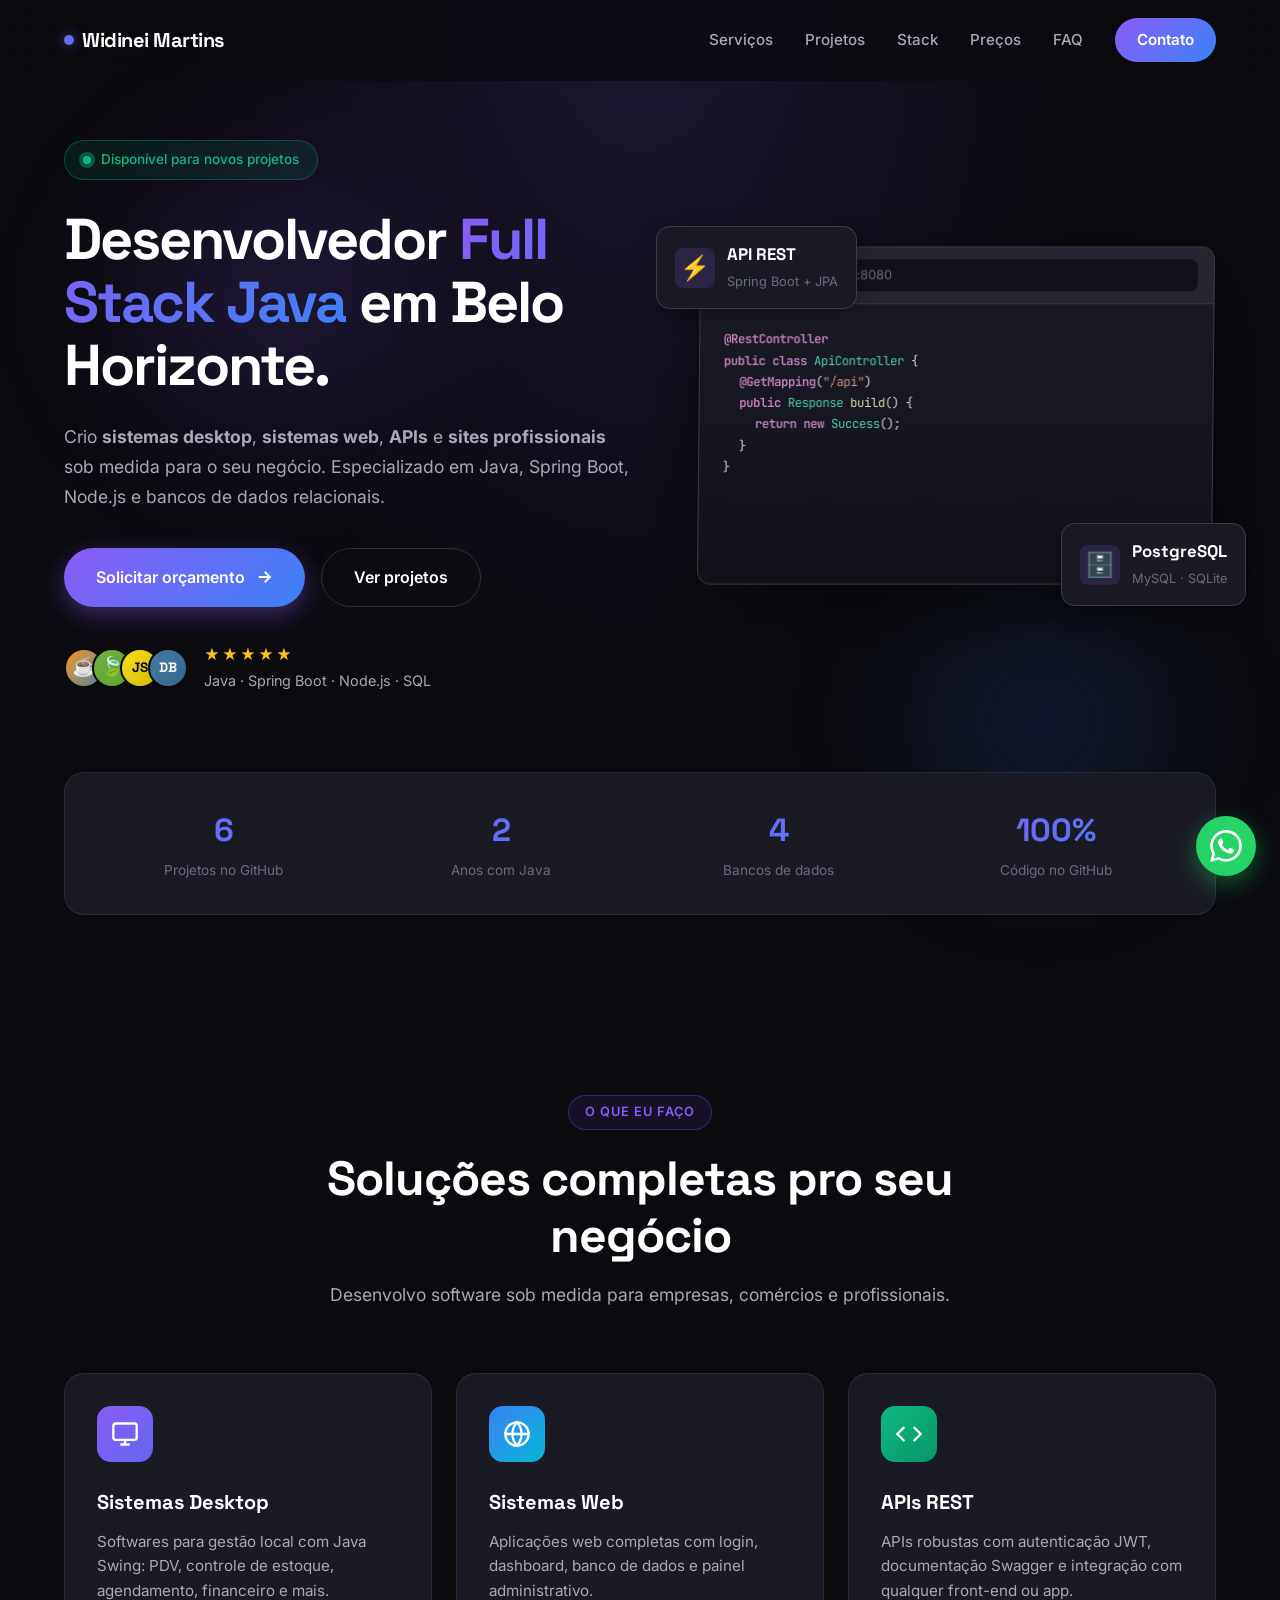
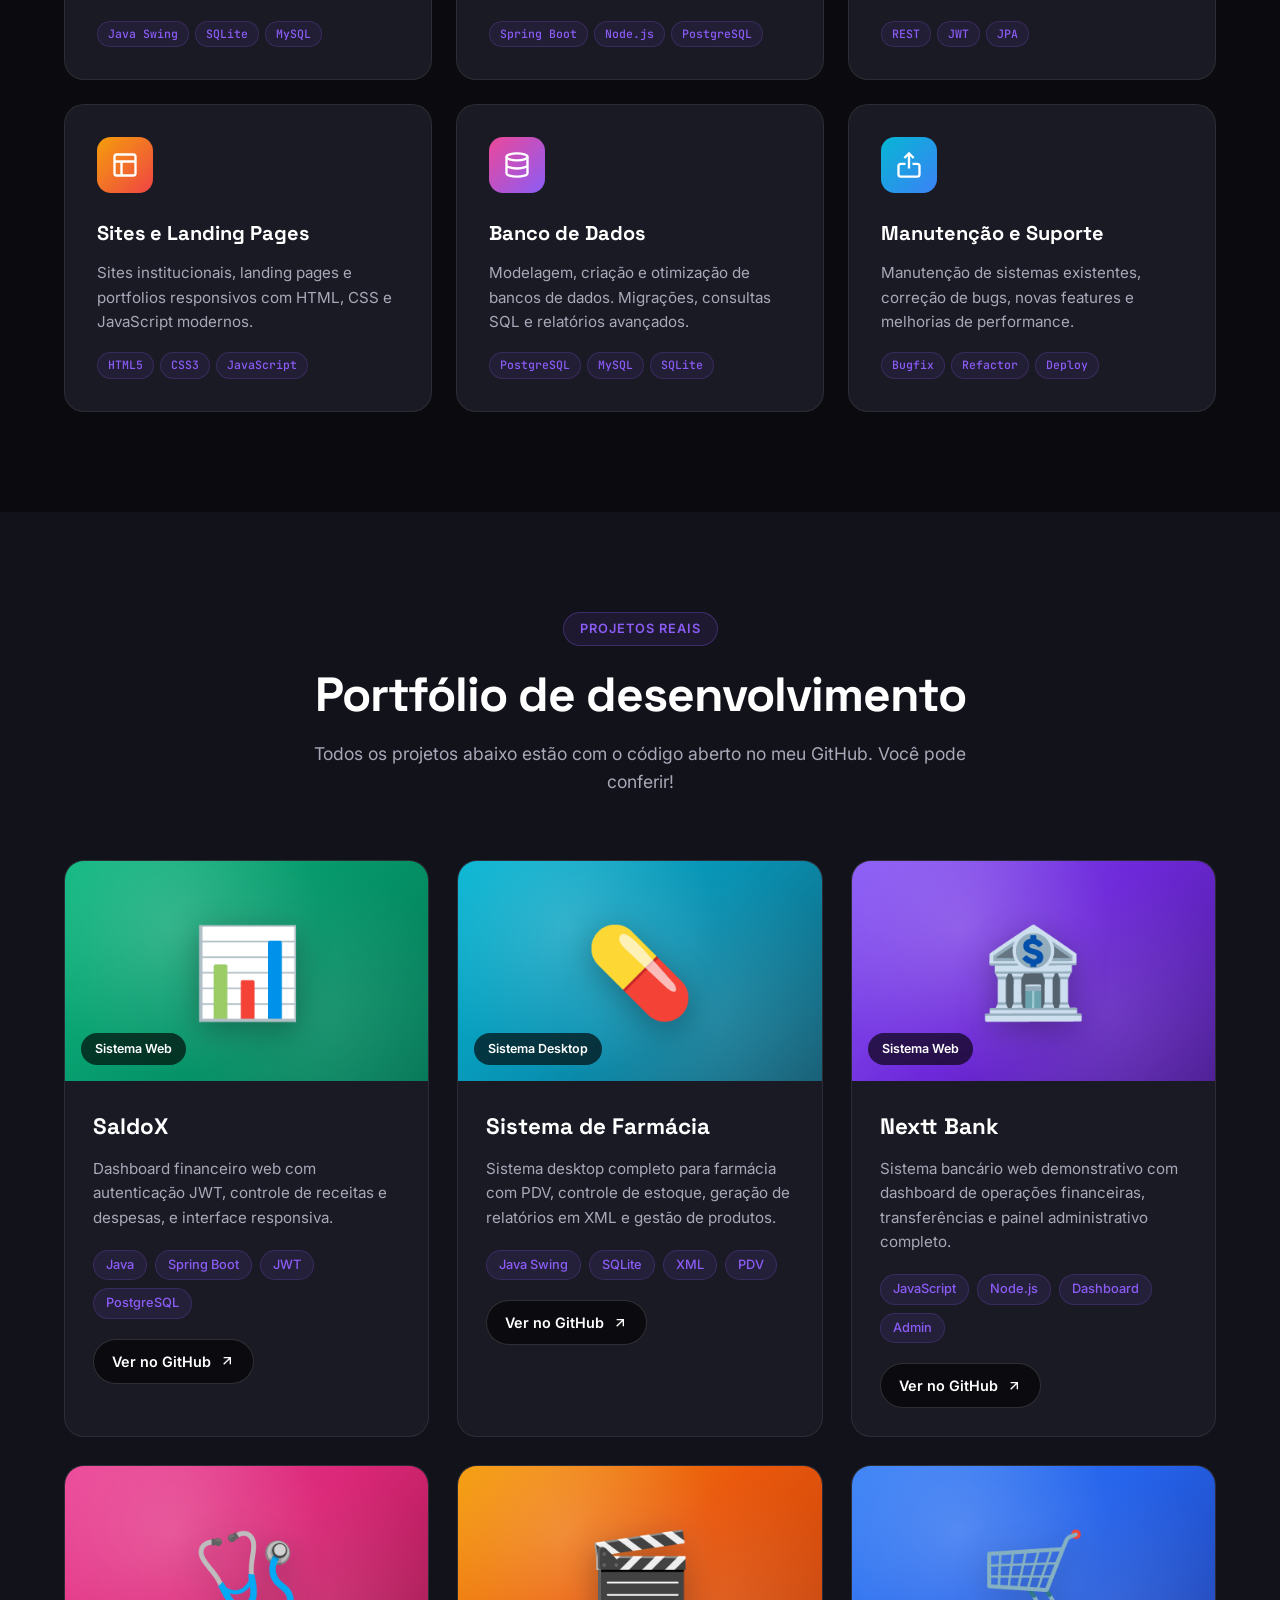
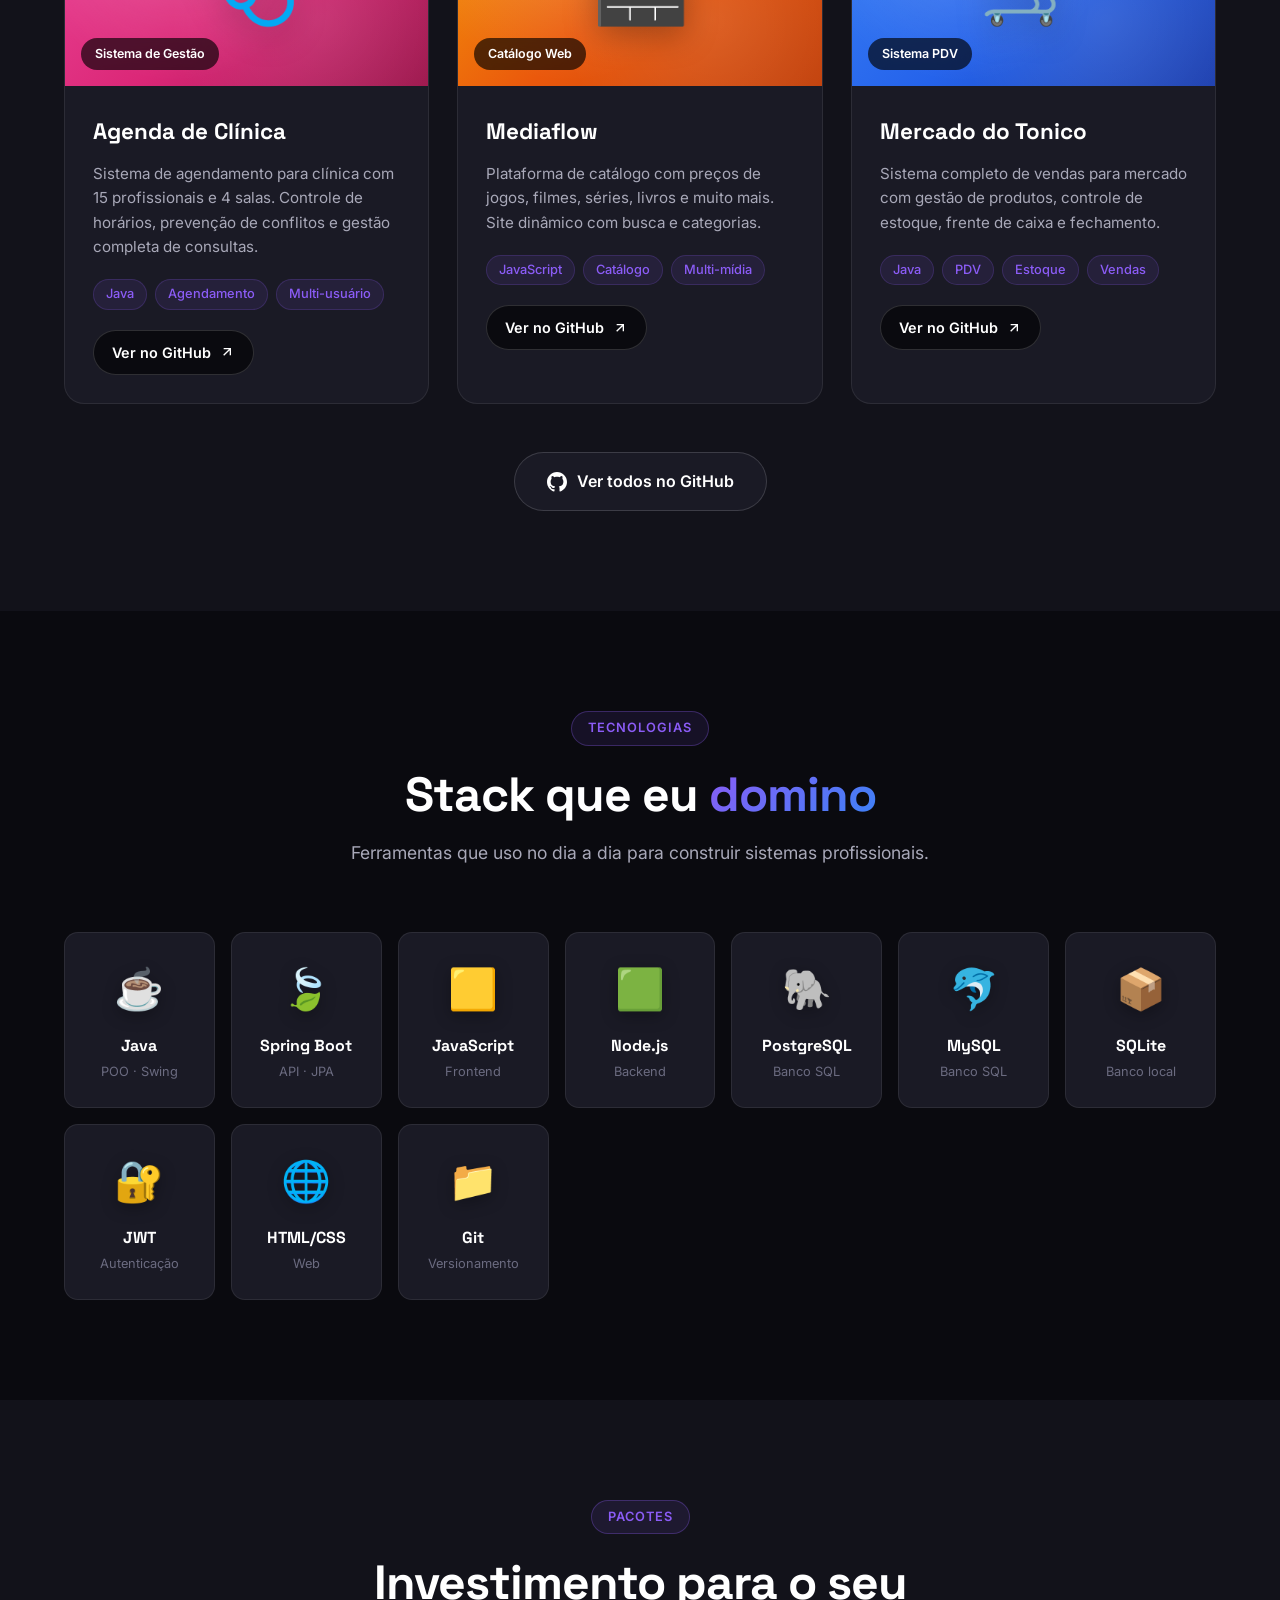
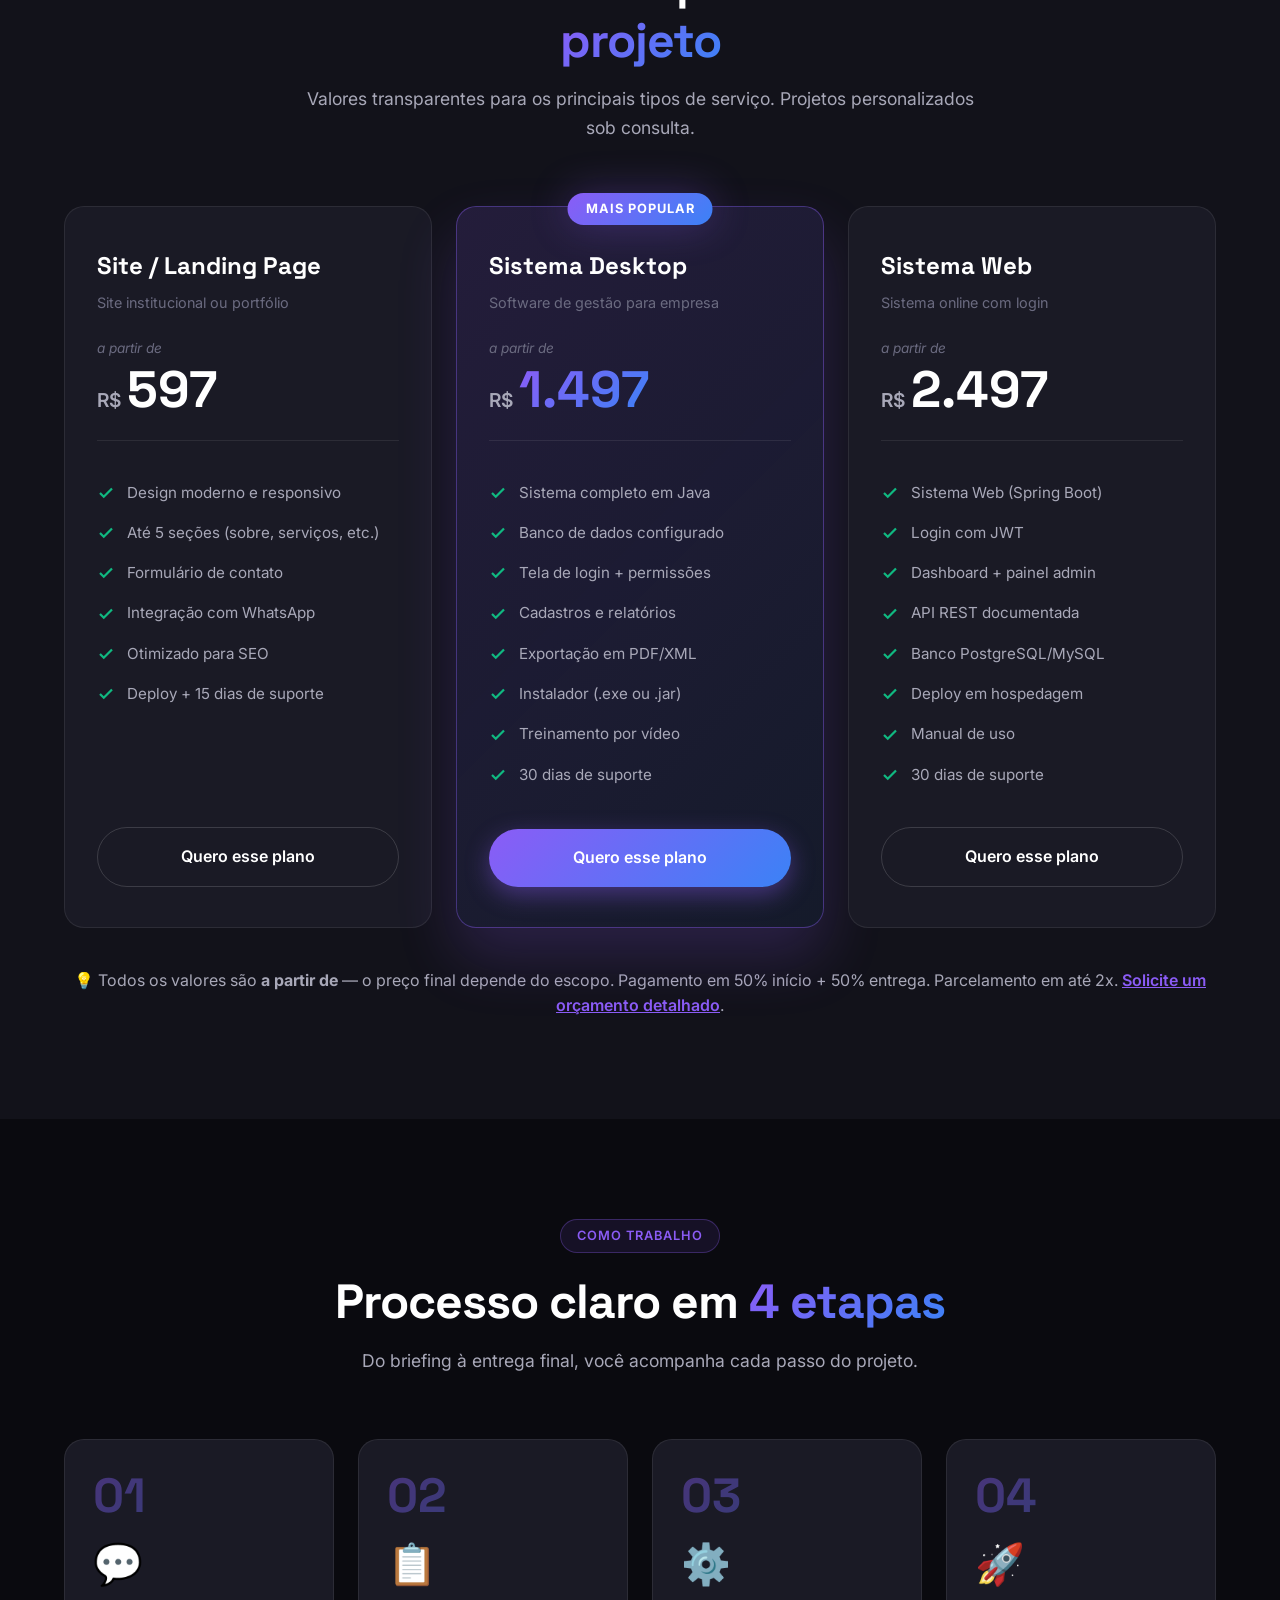
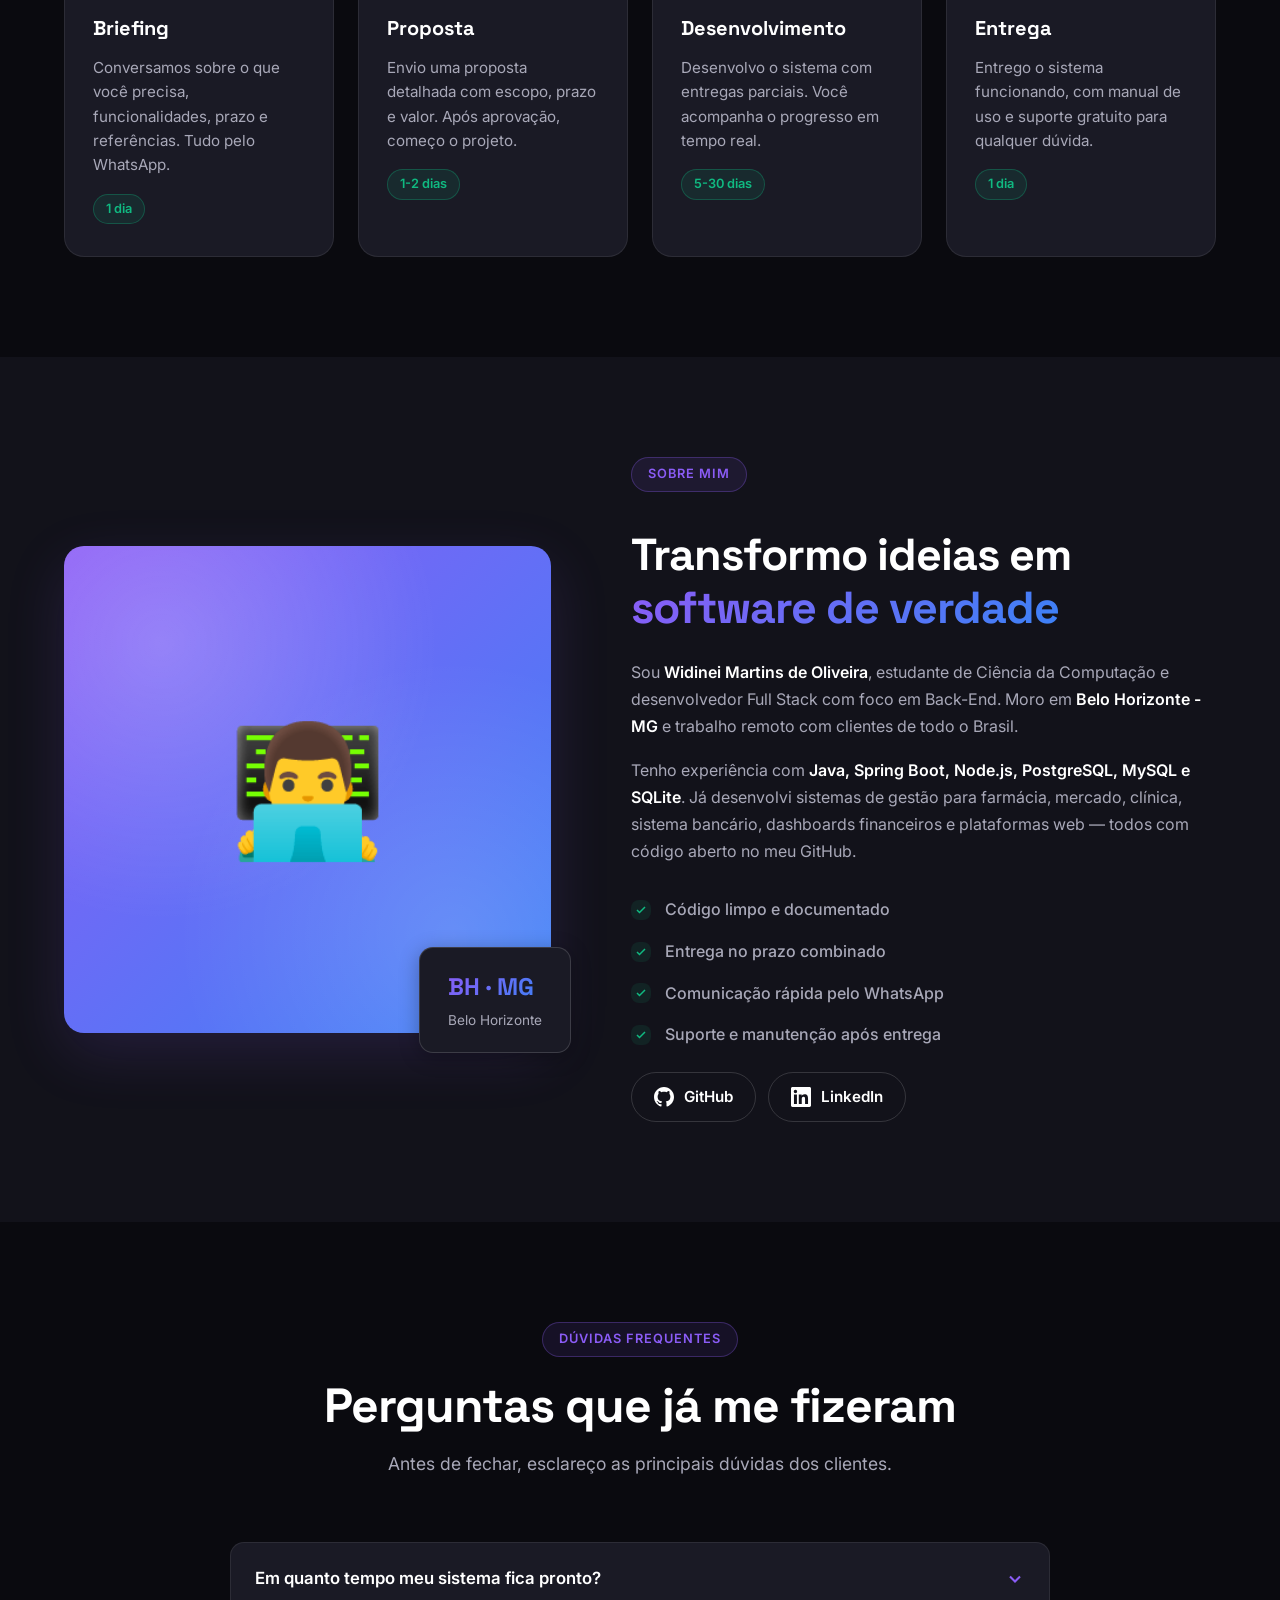
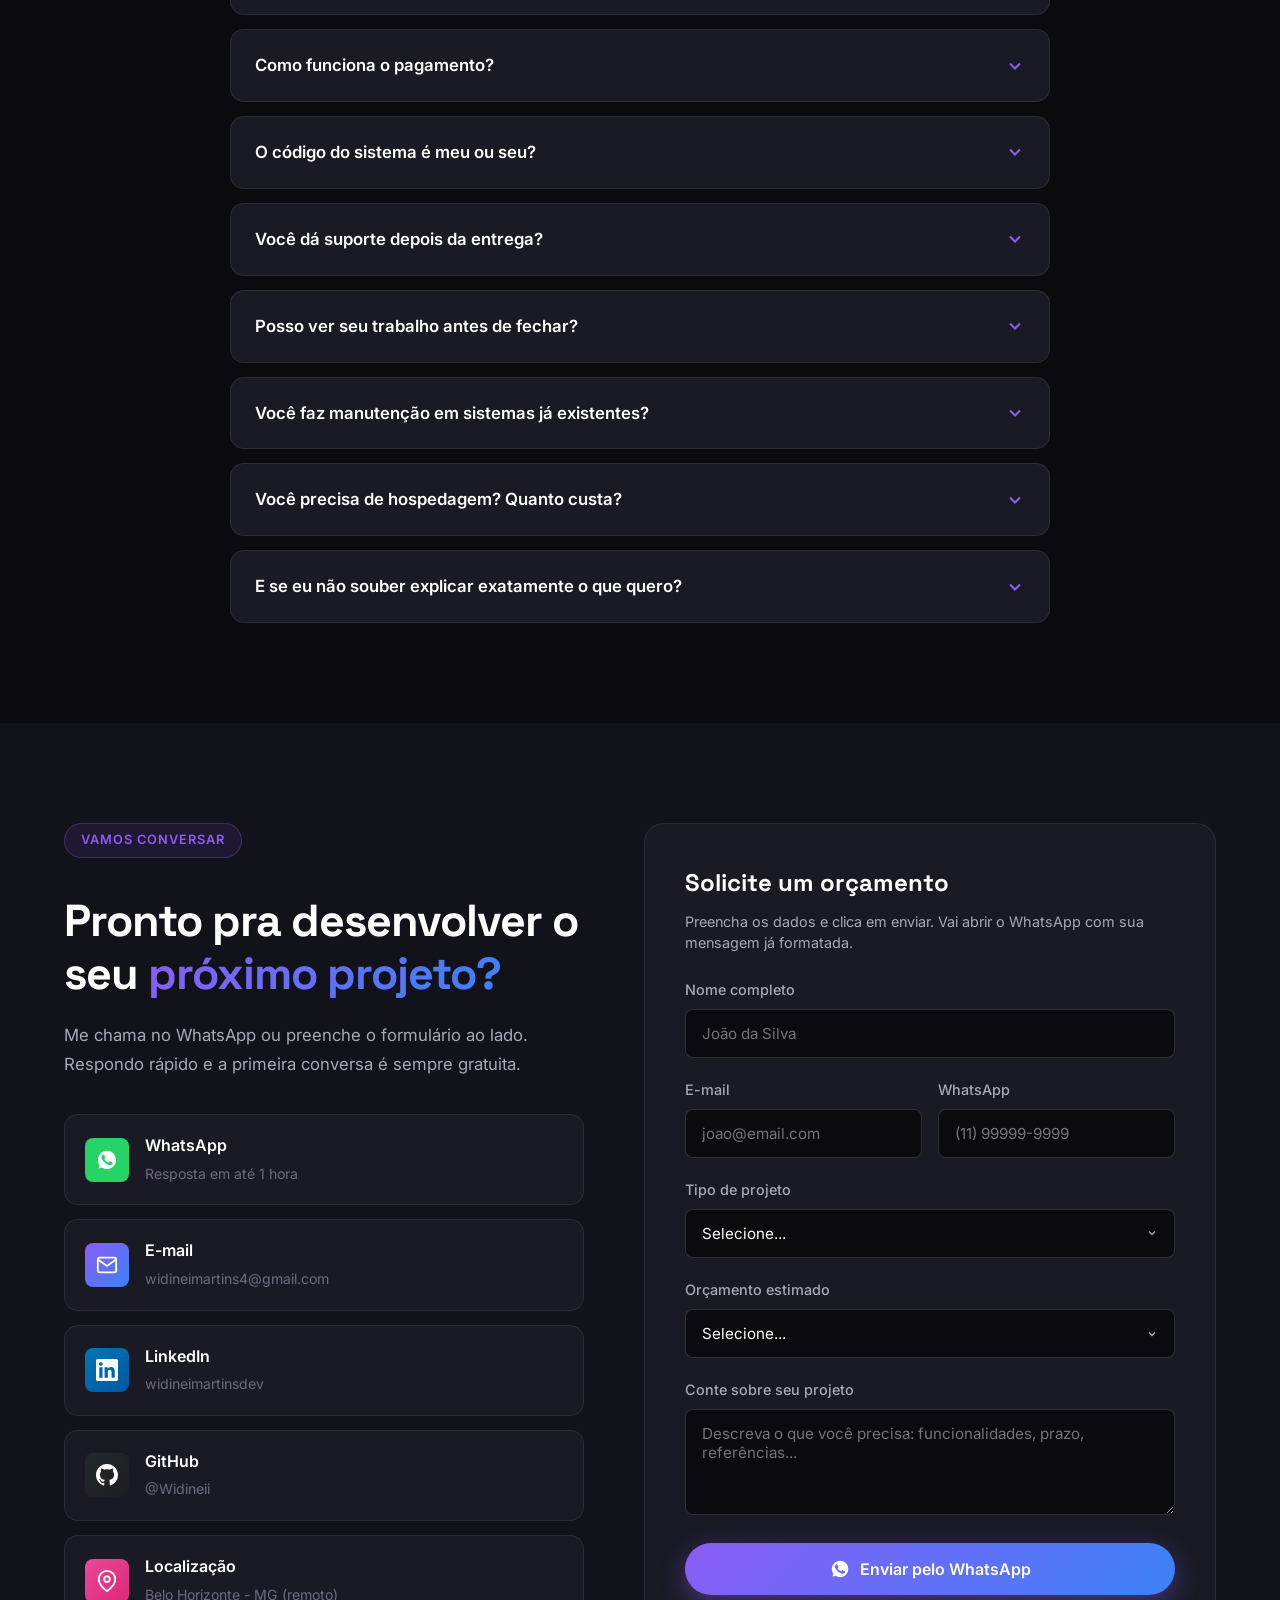
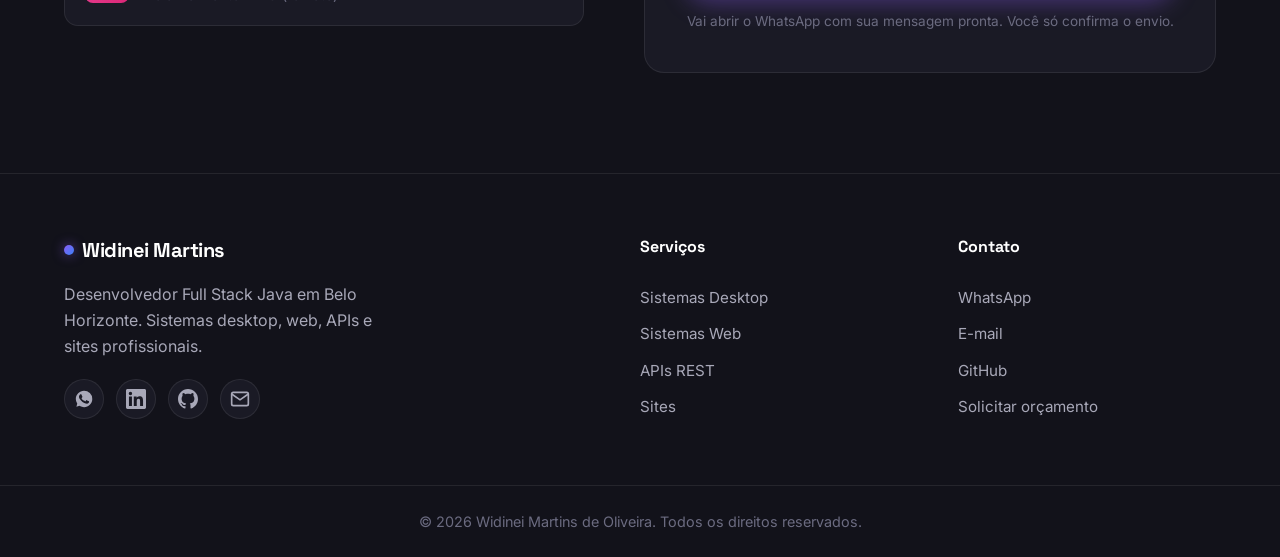
==== commit 65f5addb: "Add LinkedIn, fix WhatsApp number, add OpenGraph image Co-authored-by: Cursor <cursoragent@cursor.co" ====
--- a/index.html
+++ b/index.html
@@ -14,10 +14,15 @@
   <meta property="og:type" content="website" />
   <meta property="og:locale" content="pt_BR" />
   <meta property="og:url" content="https://widineii.github.io/Portifolio/" />
+  <meta property="og:image" content="https://widineii.github.io/Portifolio/og-image.svg" />
+  <meta property="og:image:width" content="1200" />
+  <meta property="og:image:height" content="630" />
+  <meta property="og:image:alt" content="Widinei Martins - Desenvolvedor Full Stack Java" />
 
   <meta name="twitter:card" content="summary_large_image" />
   <meta name="twitter:title" content="Widinei Martins | Desenvolvedor Full Stack Java" />
   <meta name="twitter:description" content="Sistemas Desktop, Web e APIs com Java + Spring Boot." />
+  <meta name="twitter:image" content="https://widineii.github.io/Portifolio/og-image.svg" />
 
   <title>Widinei Martins | Desenvolvedor Full Stack Java - Sistemas Desktop e Web</title>
 
@@ -44,7 +49,11 @@
       "addressRegion": "MG",
       "addressCountry": "BR"
     },
-    "knowsAbout": ["Java", "Spring Boot", "JavaScript", "Node.js", "PostgreSQL", "MySQL", "SQLite", "JPA", "JWT", "REST API"]
+    "knowsAbout": ["Java", "Spring Boot", "JavaScript", "Node.js", "PostgreSQL", "MySQL", "SQLite", "JPA", "JWT", "REST API"],
+    "sameAs": [
+      "https://github.com/Widineii",
+      "https://www.linkedin.com/in/widineimartinsdev/"
+    ]
   }
   </script>
 </head>
@@ -626,10 +635,16 @@
           <li><svg width="20" height="20" viewBox="0 0 24 24" fill="none" stroke="currentColor" stroke-width="3"><path d="M20 6L9 17l-5-5"/></svg> Comunicação rápida pelo WhatsApp</li>
           <li><svg width="20" height="20" viewBox="0 0 24 24" fill="none" stroke="currentColor" stroke-width="3"><path d="M20 6L9 17l-5-5"/></svg> Suporte e manutenção após entrega</li>
         </ul>
-        <a href="https://github.com/Widineii" target="_blank" rel="noopener" class="btn-secondary" style="margin-top: 24px;">
-          <svg width="20" height="20" viewBox="0 0 24 24" fill="currentColor"><path d="M12 0c-6.626 0-12 5.373-12 12 0 5.302 3.438 9.8 8.207 11.387.599.111.793-.261.793-.577v-2.234c-3.338.726-4.033-1.416-4.033-1.416-.546-1.387-1.333-1.756-1.333-1.756-1.089-.745.083-.729.083-.729 1.205.084 1.839 1.237 1.839 1.237 1.07 1.834 2.807 1.304 3.492.997.107-.775.418-1.305.762-1.604-2.665-.305-5.467-1.334-5.467-5.931 0-1.311.469-2.381 1.236-3.221-.124-.303-.535-1.524.117-3.176 0 0 1.008-.322 3.301 1.23.957-.266 1.983-.399 3.003-.404 1.02.005 2.047.138 3.006.404 2.291-1.552 3.297-1.23 3.297-1.23.653 1.653.242 2.874.118 3.176.77.84 1.235 1.911 1.235 3.221 0 4.609-2.807 5.624-5.479 5.921.43.372.823 1.102.823 2.222v3.293c0 .319.192.694.801.576 4.765-1.589 8.199-6.086 8.199-11.386 0-6.627-5.373-12-12-12z"/></svg>
-          Ver meu GitHub
-        </a>
+        <div class="about-actions">
+          <a href="https://github.com/Widineii" target="_blank" rel="noopener" class="btn-secondary">
+            <svg width="20" height="20" viewBox="0 0 24 24" fill="currentColor"><path d="M12 0c-6.626 0-12 5.373-12 12 0 5.302 3.438 9.8 8.207 11.387.599.111.793-.261.793-.577v-2.234c-3.338.726-4.033-1.416-4.033-1.416-.546-1.387-1.333-1.756-1.333-1.756-1.089-.745.083-.729.083-.729 1.205.084 1.839 1.237 1.839 1.237 1.07 1.834 2.807 1.304 3.492.997.107-.775.418-1.305.762-1.604-2.665-.305-5.467-1.334-5.467-5.931 0-1.311.469-2.381 1.236-3.221-.124-.303-.535-1.524.117-3.176 0 0 1.008-.322 3.301 1.23.957-.266 1.983-.399 3.003-.404 1.02.005 2.047.138 3.006.404 2.291-1.552 3.297-1.23 3.297-1.23.653 1.653.242 2.874.118 3.176.77.84 1.235 1.911 1.235 3.221 0 4.609-2.807 5.624-5.479 5.921.43.372.823 1.102.823 2.222v3.293c0 .319.192.694.801.576 4.765-1.589 8.199-6.086 8.199-11.386 0-6.627-5.373-12-12-12z"/></svg>
+            GitHub
+          </a>
+          <a href="https://www.linkedin.com/in/widineimartinsdev/" target="_blank" rel="noopener" class="btn-secondary">
+            <svg width="20" height="20" viewBox="0 0 24 24" fill="currentColor"><path d="M20.447 20.452h-3.554v-5.569c0-1.328-.027-3.037-1.852-3.037-1.853 0-2.136 1.445-2.136 2.939v5.667H9.351V9h3.414v1.561h.046c.477-.9 1.637-1.85 3.37-1.85 3.601 0 4.267 2.37 4.267 5.455v6.286zM5.337 7.433a2.062 2.062 0 01-2.063-2.065 2.063 2.063 0 112.063 2.065zm1.782 13.019H3.555V9h3.564v11.452zM22.225 0H1.771C.792 0 0 .774 0 1.729v20.542C0 23.227.792 24 1.771 24h20.451C23.2 24 24 23.227 24 22.271V1.729C24 .774 23.2 0 22.222 0h.003z"/></svg>
+            LinkedIn
+          </a>
+        </div>
       </div>
     </div>
   </section>
@@ -720,7 +735,7 @@
           <p>Me chama no WhatsApp ou preenche o formulário ao lado. Respondo rápido e a primeira conversa é sempre gratuita.</p>
 
           <div class="contact-methods">
-            <a href="https://wa.me/55370998550994?text=Ol%C3%A1!%20Vi%20seu%20portf%C3%B3lio%20e%20quero%20conversar%20sobre%20um%20projeto." class="contact-method" target="_blank" rel="noopener">
+            <a href="https://wa.me/5537998550994?text=Ol%C3%A1!%20Vi%20seu%20portf%C3%B3lio%20e%20quero%20conversar%20sobre%20um%20projeto." class="contact-method" target="_blank" rel="noopener">
               <div class="contact-icon whatsapp-icon">
                 <svg width="22" height="22" viewBox="0 0 24 24" fill="currentColor"><path d="M17.472 14.382c-.297-.149-1.758-.867-2.03-.967-.273-.099-.471-.148-.67.15-.197.297-.767.966-.94 1.164-.173.199-.347.223-.644.075-.297-.15-1.255-.463-2.39-1.475-.883-.788-1.48-1.761-1.653-2.059-.173-.297-.018-.458.13-.606.134-.133.298-.347.446-.52.149-.174.198-.298.298-.497.099-.198.05-.371-.025-.52-.075-.149-.669-1.612-.916-2.207-.242-.579-.487-.5-.669-.51-.173-.008-.371-.01-.57-.01-.198 0-.52.074-.792.372-.272.297-1.04 1.016-1.04 2.479 0 1.462 1.065 2.875 1.213 3.074.149.198 2.096 3.2 5.077 4.487.709.306 1.262.489 1.694.625.712.227 1.36.195 1.871.118.571-.085 1.758-.719 2.006-1.413.248-.694.248-1.289.173-1.413-.074-.124-.272-.198-.57-.347m-5.421 7.403h-.004a9.87 9.87 0 01-5.031-1.378l-.361-.214-3.741.982.998-3.648-.235-.374a9.86 9.86 0 01-1.51-5.26c.001-5.45 4.436-9.884 9.888-9.884 2.64 0 5.122 1.03 6.988 2.898a9.825 9.825 0 012.893 6.994c-.003 5.45-4.437 9.884-9.885 9.884"/></svg>
               </div>
@@ -737,6 +752,16 @@
               <div>
                 <strong>E-mail</strong>
                 <span>widineimartins4@gmail.com</span>
+              </div>
+            </a>
+
+            <a href="https://www.linkedin.com/in/widineimartinsdev/" class="contact-method" target="_blank" rel="noopener">
+              <div class="contact-icon linkedin-icon">
+                <svg width="22" height="22" viewBox="0 0 24 24" fill="currentColor"><path d="M20.447 20.452h-3.554v-5.569c0-1.328-.027-3.037-1.852-3.037-1.853 0-2.136 1.445-2.136 2.939v5.667H9.351V9h3.414v1.561h.046c.477-.9 1.637-1.85 3.37-1.85 3.601 0 4.267 2.37 4.267 5.455v6.286zM5.337 7.433a2.062 2.062 0 01-2.063-2.065 2.063 2.063 0 112.063 2.065zm1.782 13.019H3.555V9h3.564v11.452zM22.225 0H1.771C.792 0 0 .774 0 1.729v20.542C0 23.227.792 24 1.771 24h20.451C23.2 24 24 23.227 24 22.271V1.729C24 .774 23.2 0 22.222 0h.003z"/></svg>
+              </div>
+              <div>
+                <strong>LinkedIn</strong>
+                <span>widineimartinsdev</span>
               </div>
             </a>
 
@@ -833,8 +858,11 @@
         </a>
         <p>Desenvolvedor Full Stack Java em Belo Horizonte. Sistemas desktop, web, APIs e sites profissionais.</p>
         <div class="footer-social">
-          <a href="https://wa.me/55370998550994" target="_blank" rel="noopener" aria-label="WhatsApp">
+          <a href="https://wa.me/5537998550994" target="_blank" rel="noopener" aria-label="WhatsApp">
             <svg width="20" height="20" viewBox="0 0 24 24" fill="currentColor"><path d="M17.472 14.382c-.297-.149-1.758-.867-2.03-.967-.273-.099-.471-.148-.67.15-.197.297-.767.966-.94 1.164-.173.199-.347.223-.644.075-.297-.15-1.255-.463-2.39-1.475-.883-.788-1.48-1.761-1.653-2.059-.173-.297-.018-.458.13-.606.134-.133.298-.347.446-.52.149-.174.198-.298.298-.497.099-.198.05-.371-.025-.52-.075-.149-.669-1.612-.916-2.207-.242-.579-.487-.5-.669-.51-.173-.008-.371-.01-.57-.01-.198 0-.52.074-.792.372-.272.297-1.04 1.016-1.04 2.479 0 1.462 1.065 2.875 1.213 3.074.149.198 2.096 3.2 5.077 4.487.709.306 1.262.489 1.694.625.712.227 1.36.195 1.871.118.571-.085 1.758-.719 2.006-1.413.248-.694.248-1.289.173-1.413-.074-.124-.272-.198-.57-.347m-5.421 7.403h-.004a9.87 9.87 0 01-5.031-1.378l-.361-.214-3.741.982.998-3.648-.235-.374a9.86 9.86 0 01-1.51-5.26c.001-5.45 4.436-9.884 9.888-9.884 2.64 0 5.122 1.03 6.988 2.898a9.825 9.825 0 012.893 6.994c-.003 5.45-4.437 9.884-9.885 9.884"/></svg>
+          </a>
+          <a href="https://www.linkedin.com/in/widineimartinsdev/" target="_blank" rel="noopener" aria-label="LinkedIn">
+            <svg width="20" height="20" viewBox="0 0 24 24" fill="currentColor"><path d="M20.447 20.452h-3.554v-5.569c0-1.328-.027-3.037-1.852-3.037-1.853 0-2.136 1.445-2.136 2.939v5.667H9.351V9h3.414v1.561h.046c.477-.9 1.637-1.85 3.37-1.85 3.601 0 4.267 2.37 4.267 5.455v6.286zM5.337 7.433a2.062 2.062 0 01-2.063-2.065 2.063 2.063 0 112.063 2.065zm1.782 13.019H3.555V9h3.564v11.452zM22.225 0H1.771C.792 0 0 .774 0 1.729v20.542C0 23.227.792 24 1.771 24h20.451C23.2 24 24 23.227 24 22.271V1.729C24 .774 23.2 0 22.222 0h.003z"/></svg>
           </a>
           <a href="https://github.com/Widineii" target="_blank" rel="noopener" aria-label="GitHub">
             <svg width="20" height="20" viewBox="0 0 24 24" fill="currentColor"><path d="M12 0c-6.626 0-12 5.373-12 12 0 5.302 3.438 9.8 8.207 11.387.599.111.793-.261.793-.577v-2.234c-3.338.726-4.033-1.416-4.033-1.416-.546-1.387-1.333-1.756-1.333-1.756-1.089-.745.083-.729.083-.729 1.205.084 1.839 1.237 1.839 1.237 1.07 1.834 2.807 1.304 3.492.997.107-.775.418-1.305.762-1.604-2.665-.305-5.467-1.334-5.467-5.931 0-1.311.469-2.381 1.236-3.221-.124-.303-.535-1.524.117-3.176 0 0 1.008-.322 3.301 1.23.957-.266 1.983-.399 3.003-.404 1.02.005 2.047.138 3.006.404 2.291-1.552 3.297-1.23 3.297-1.23.653 1.653.242 2.874.118 3.176.77.84 1.235 1.911 1.235 3.221 0 4.609-2.807 5.624-5.479 5.921.43.372.823 1.102.823 2.222v3.293c0 .319.192.694.801.576 4.765-1.589 8.199-6.086 8.199-11.386 0-6.627-5.373-12-12-12z"/></svg>
@@ -853,7 +881,7 @@
       </div>
       <div class="footer-links">
         <h4>Contato</h4>
-        <a href="https://wa.me/55370998550994" target="_blank" rel="noopener">WhatsApp</a>
+        <a href="https://wa.me/5537998550994" target="_blank" rel="noopener">WhatsApp</a>
         <a href="mailto:widineimartins4@gmail.com">E-mail</a>
         <a href="https://github.com/Widineii" target="_blank" rel="noopener">GitHub</a>
         <a href="#contato">Solicitar orçamento</a>
@@ -866,7 +894,7 @@
     </div>
   </footer>
 
-  <a href="https://wa.me/55370998550994?text=Ol%C3%A1!" class="whatsapp-float" target="_blank" rel="noopener" aria-label="Falar no WhatsApp">
+  <a href="https://wa.me/5537998550994?text=Ol%C3%A1!" class="whatsapp-float" target="_blank" rel="noopener" aria-label="Falar no WhatsApp">
     <svg width="32" height="32" viewBox="0 0 24 24" fill="currentColor"><path d="M17.472 14.382c-.297-.149-1.758-.867-2.03-.967-.273-.099-.471-.148-.67.15-.197.297-.767.966-.94 1.164-.173.199-.347.223-.644.075-.297-.15-1.255-.463-2.39-1.475-.883-.788-1.48-1.761-1.653-2.059-.173-.297-.018-.458.13-.606.134-.133.298-.347.446-.52.149-.174.198-.298.298-.497.099-.198.05-.371-.025-.52-.075-.149-.669-1.612-.916-2.207-.242-.579-.487-.5-.669-.51-.173-.008-.371-.01-.57-.01-.198 0-.52.074-.792.372-.272.297-1.04 1.016-1.04 2.479 0 1.462 1.065 2.875 1.213 3.074.149.198 2.096 3.2 5.077 4.487.709.306 1.262.489 1.694.625.712.227 1.36.195 1.871.118.571-.085 1.758-.719 2.006-1.413.248-.694.248-1.289.173-1.413-.074-.124-.272-.198-.57-.347m-5.421 7.403h-.004a9.87 9.87 0 01-5.031-1.378l-.361-.214-3.741.982.998-3.648-.235-.374a9.86 9.86 0 01-1.51-5.26c.001-5.45 4.436-9.884 9.888-9.884 2.64 0 5.122 1.03 6.988 2.898a9.825 9.825 0 012.893 6.994c-.003 5.45-4.437 9.884-9.885 9.884m8.413-18.297A11.815 11.815 0 0012.05 0C5.495 0 .16 5.335.157 11.892c0 2.096.547 4.142 1.588 5.945L.057 24l6.305-1.654a11.882 11.882 0 005.683 1.448h.005c6.554 0 11.89-5.335 11.893-11.893a11.821 11.821 0 00-3.48-8.413Z"/></svg>
   </a>
 
--- a/styles.css
+++ b/styles.css
@@ -1298,7 +1298,20 @@
 .email-icon { background: var(--gradient-primary); }
 .clock-icon { background: linear-gradient(135deg, #f59e0b, #ef4444); }
 .github-icon { background: linear-gradient(135deg, #24292e, #1a1e22); }
+.linkedin-icon { background: linear-gradient(135deg, #0077b5, #00569e); }
 .location-icon { background: linear-gradient(135deg, #ec4899, #db2777); }
+
+/* Botões de ação no Sobre */
+.about-actions {
+  display: flex;
+  gap: 12px;
+  flex-wrap: wrap;
+  margin-top: 24px;
+}
+.about-actions .btn-secondary {
+  padding: 12px 22px;
+  font-size: 0.95rem;
+}
 .contact-method strong {
   display: block;
   font-size: 1rem;
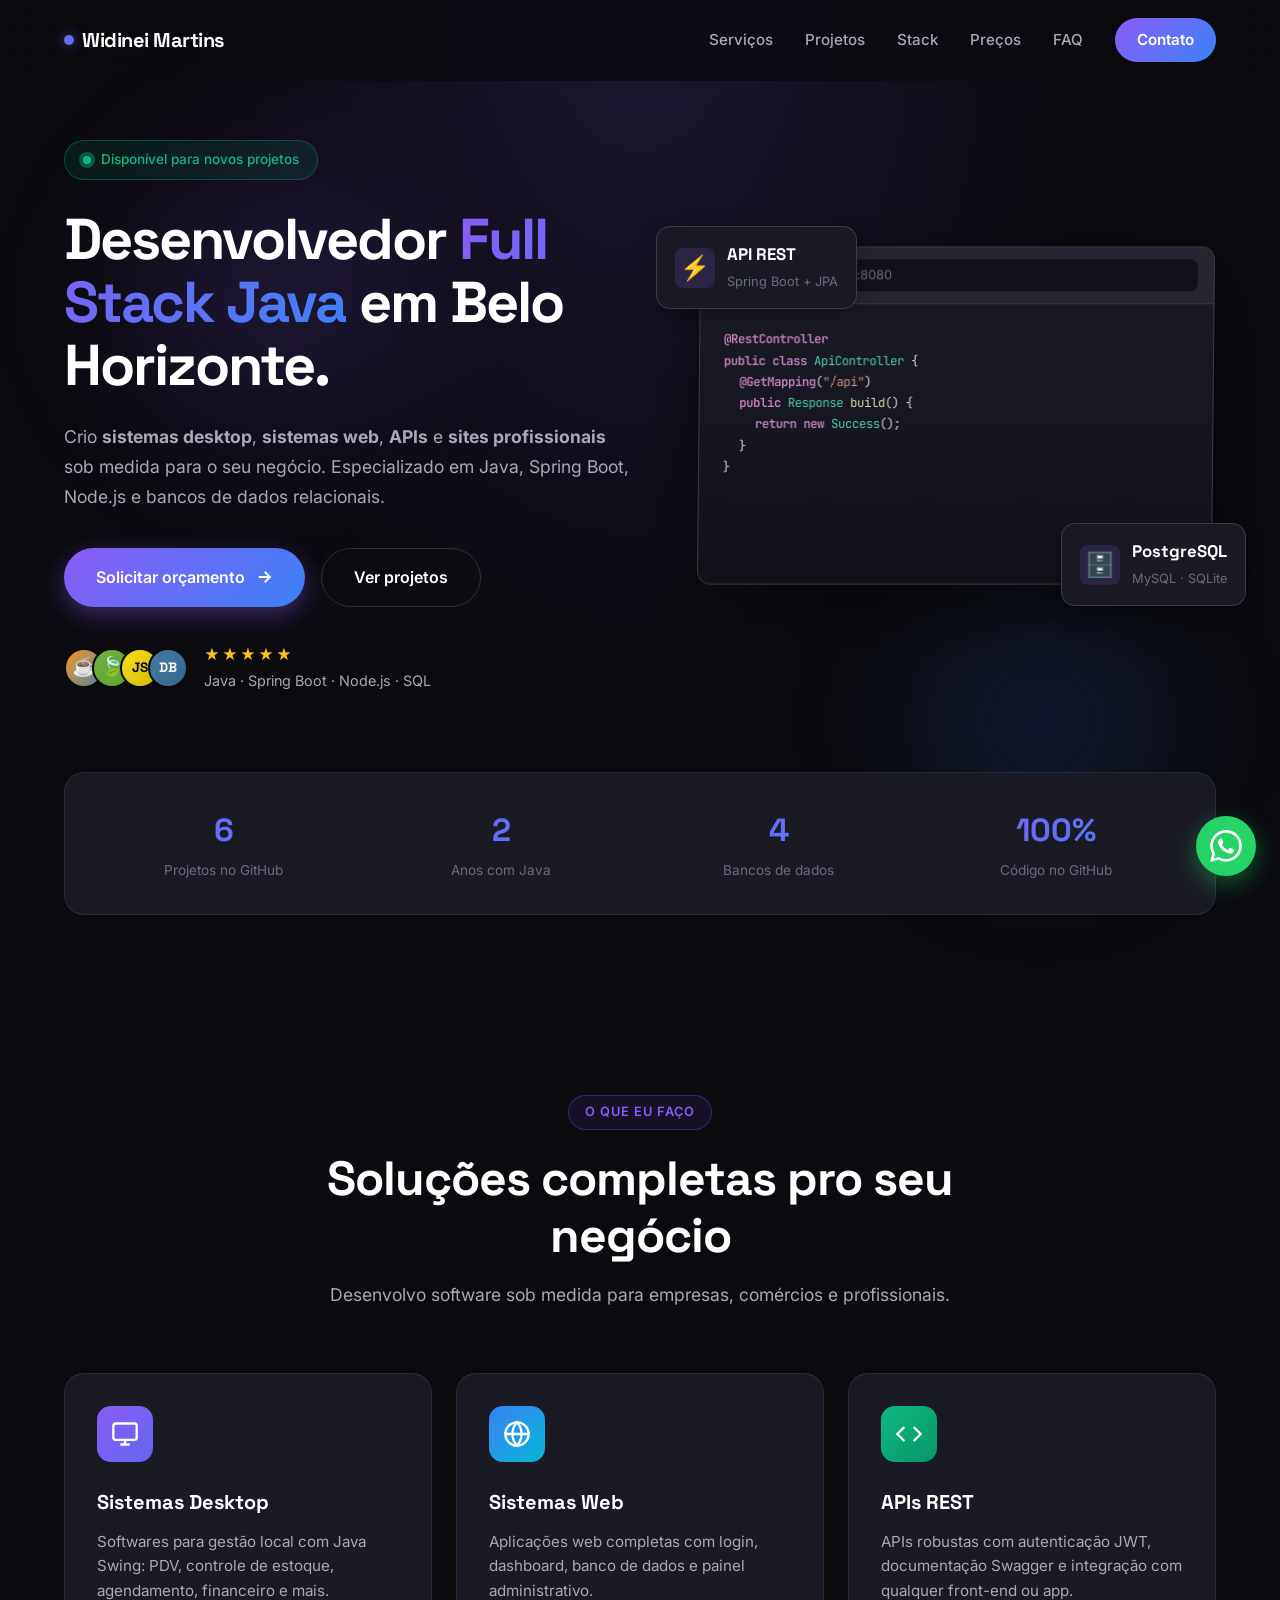
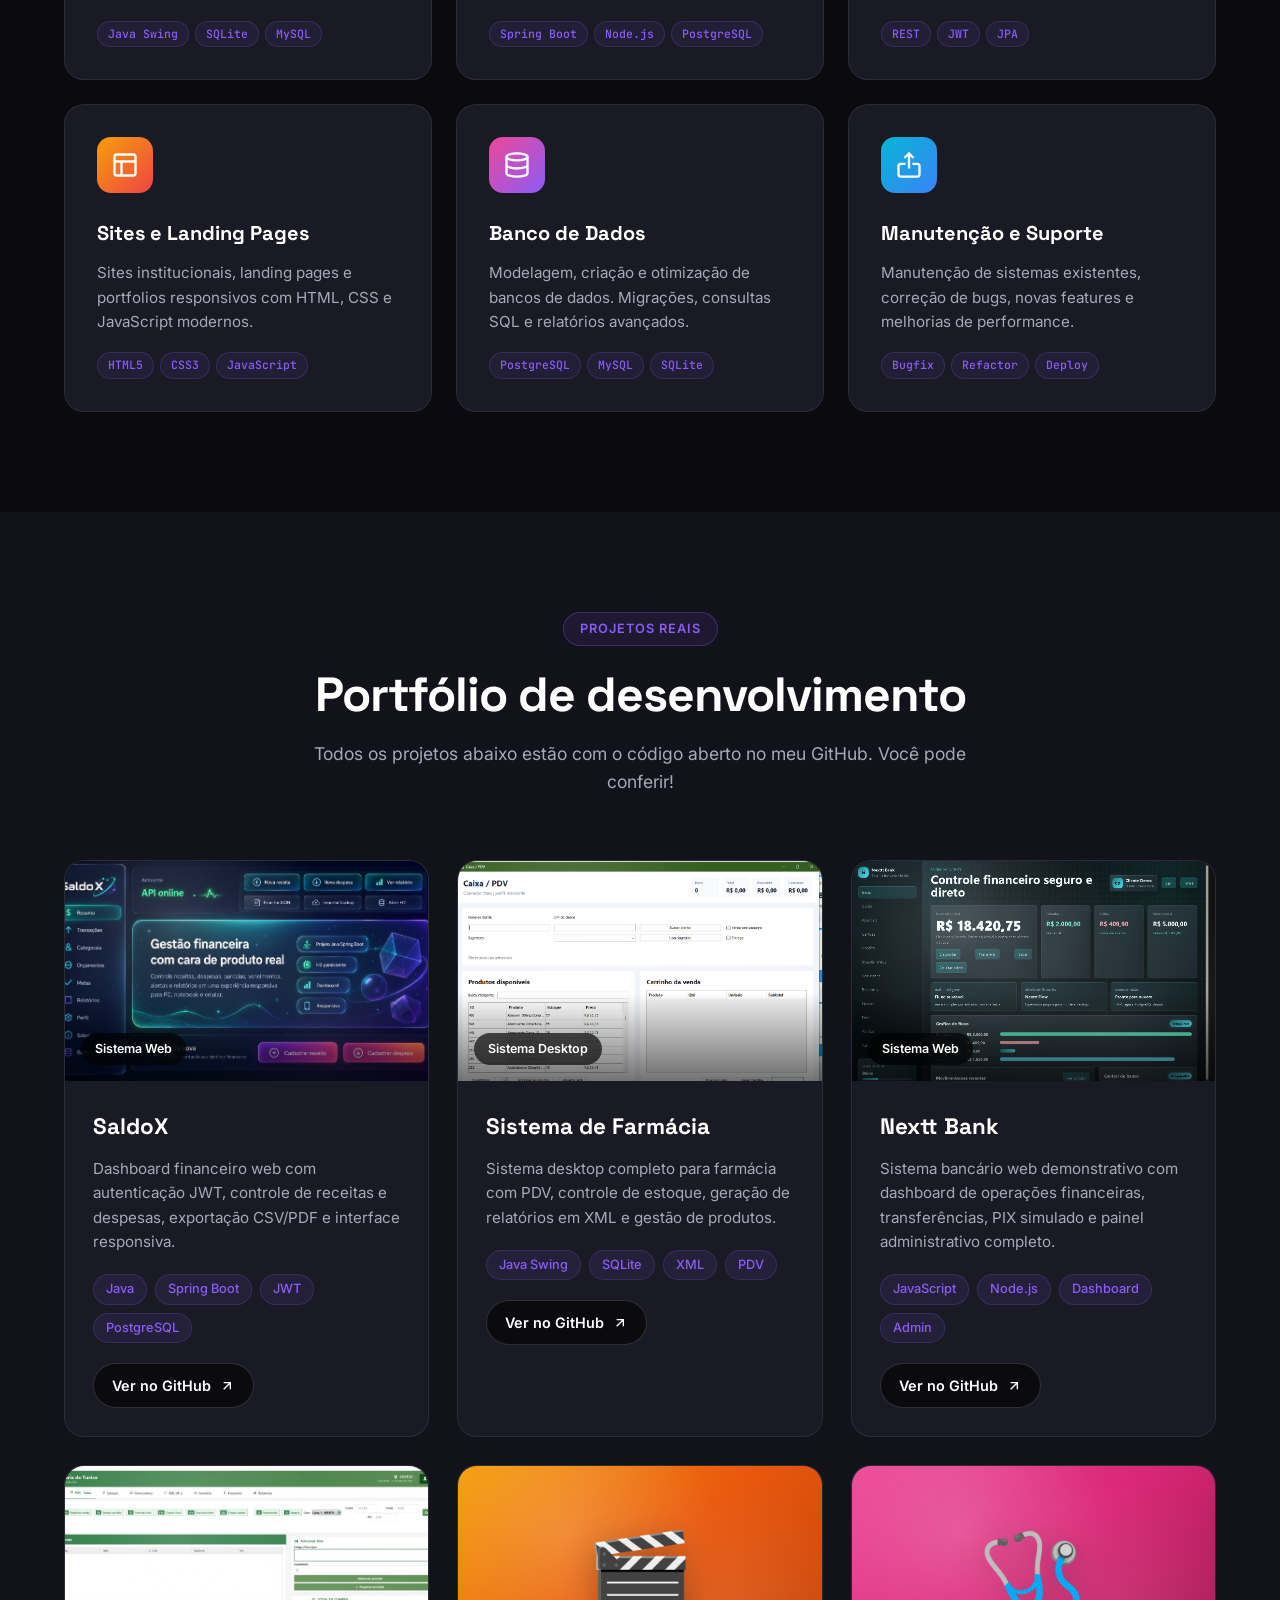
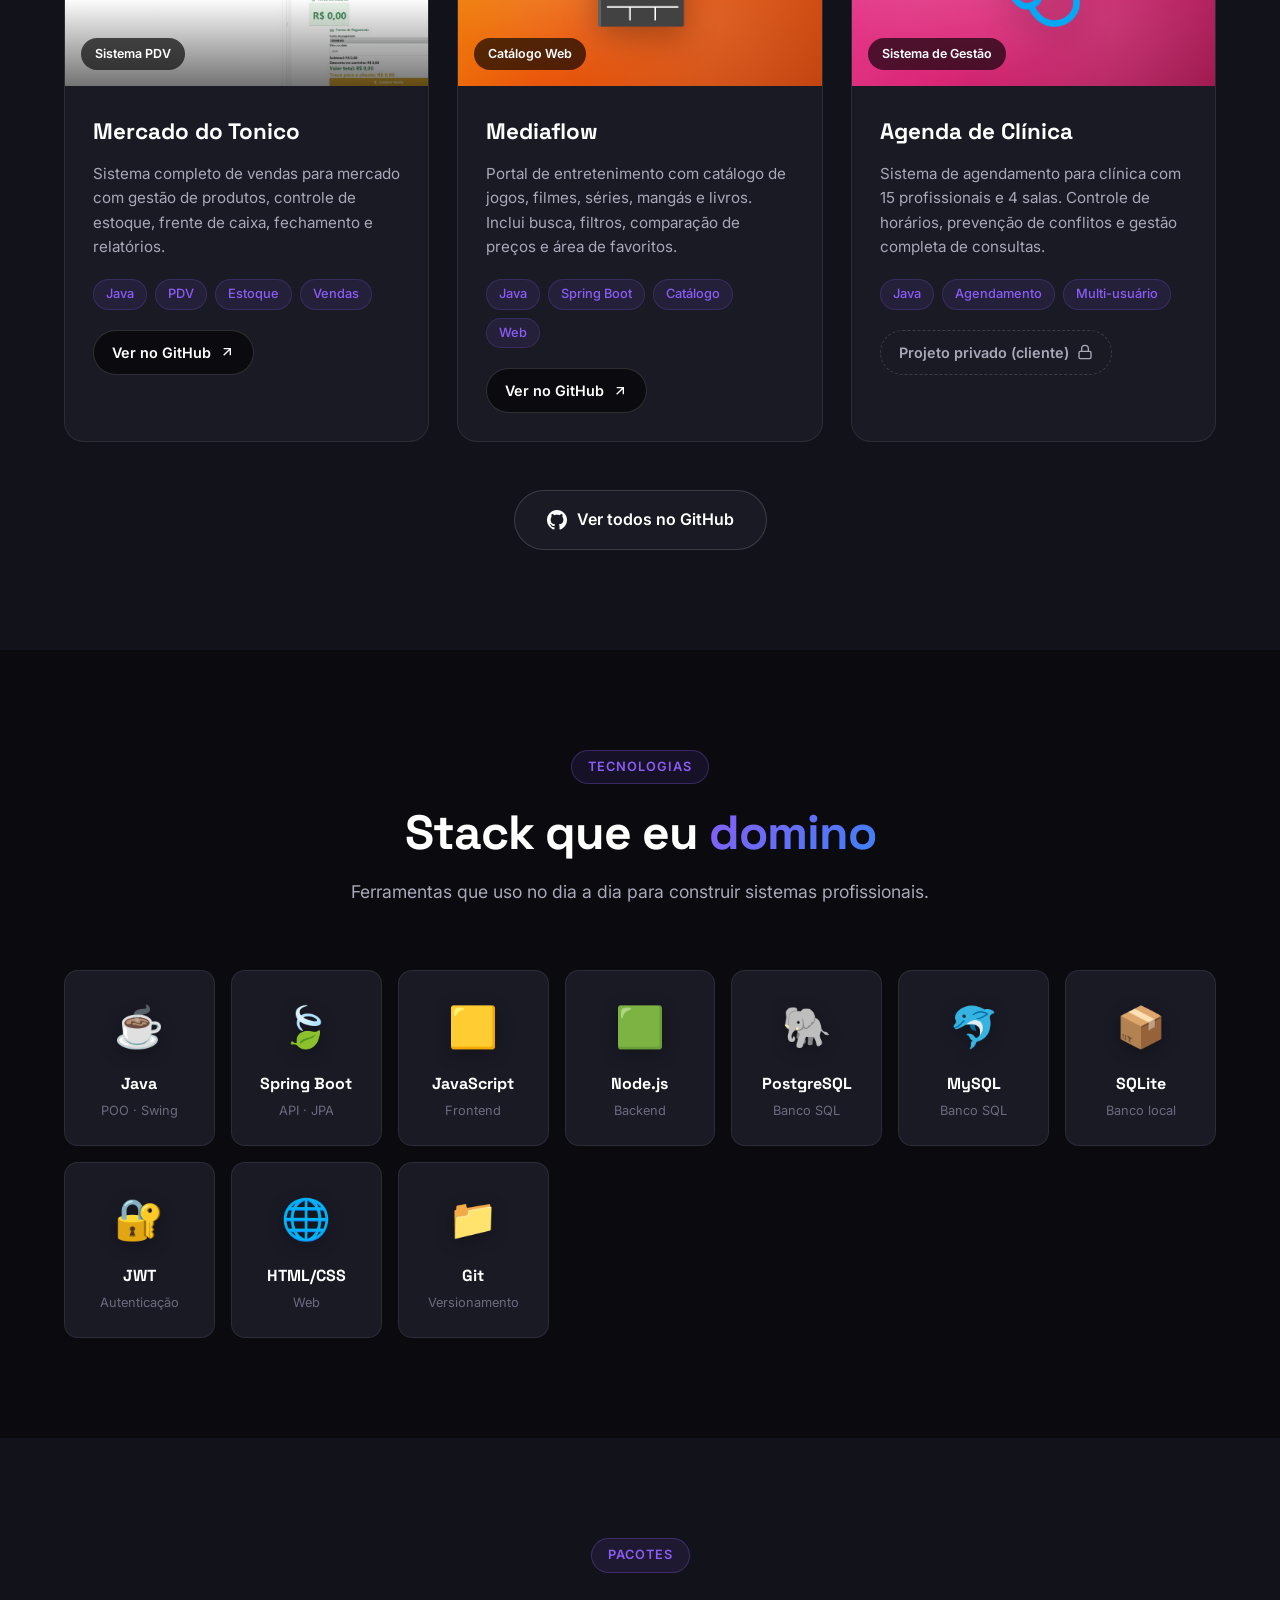
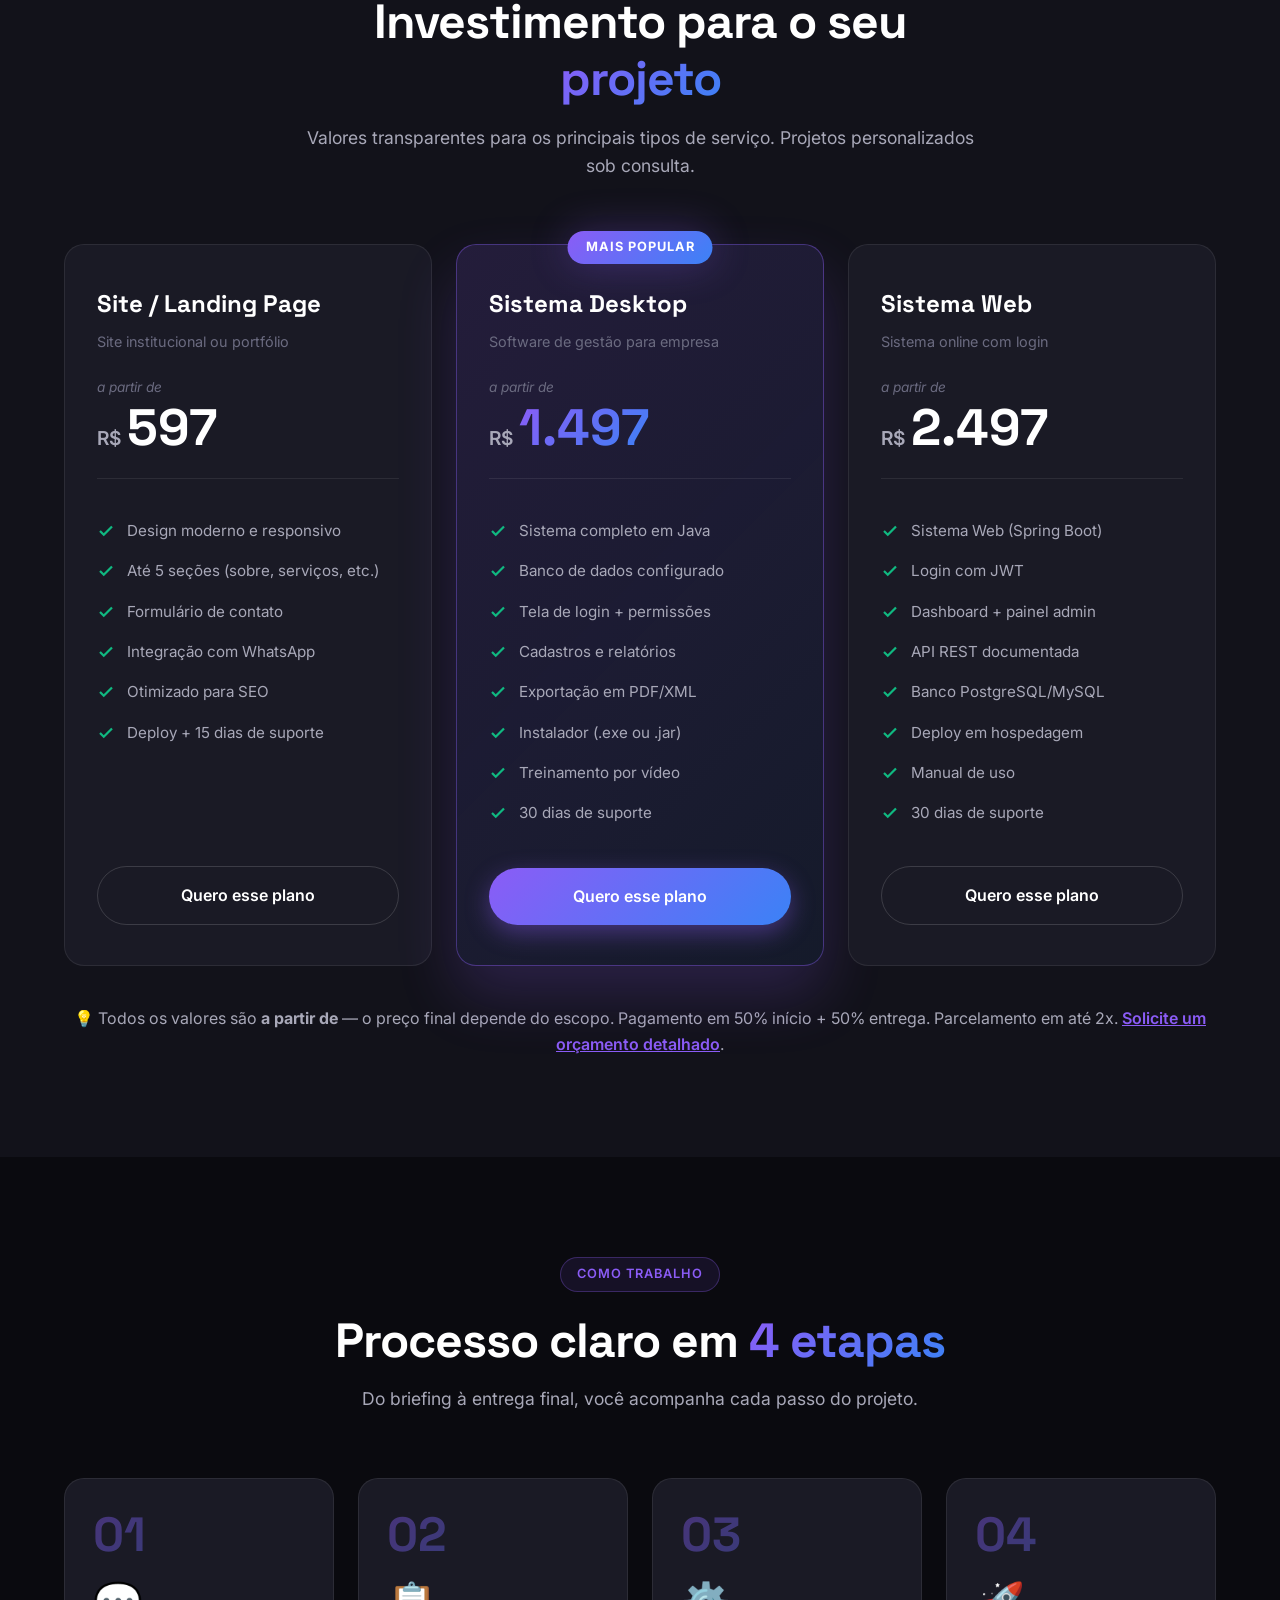
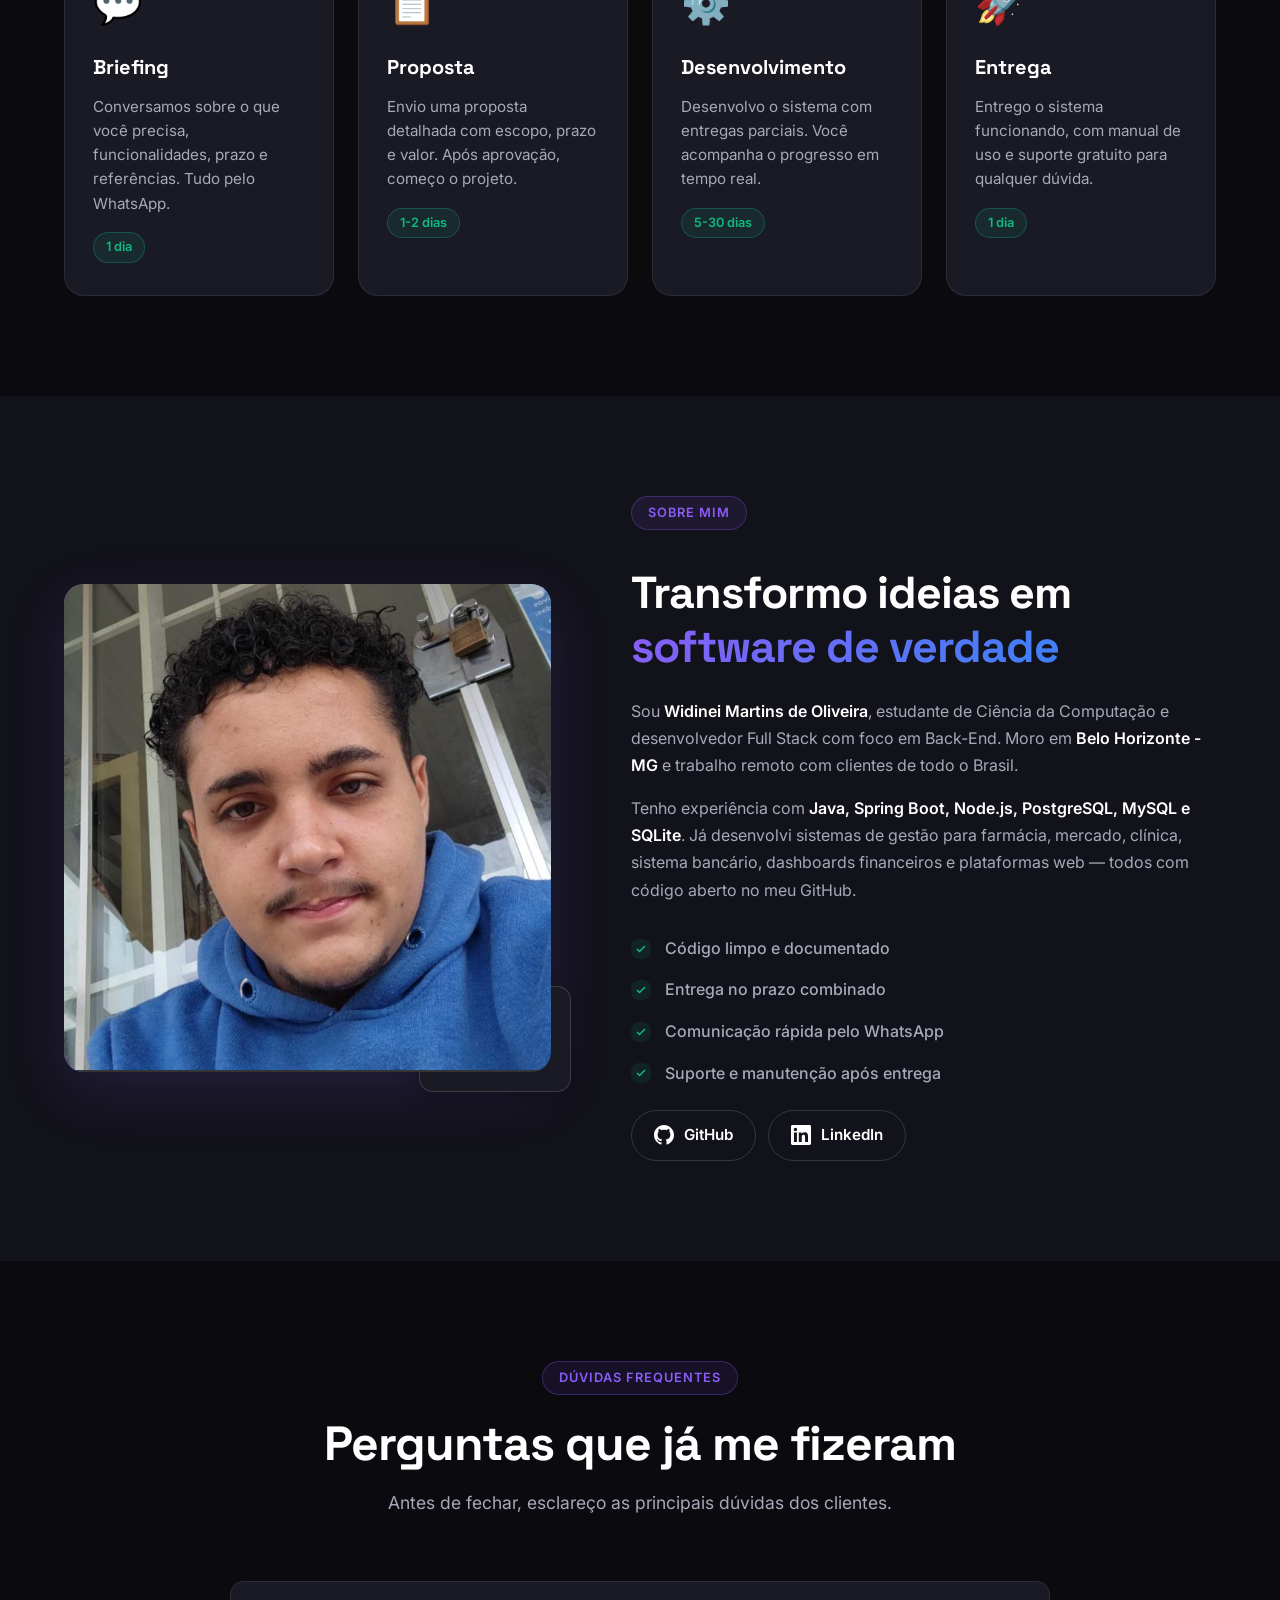
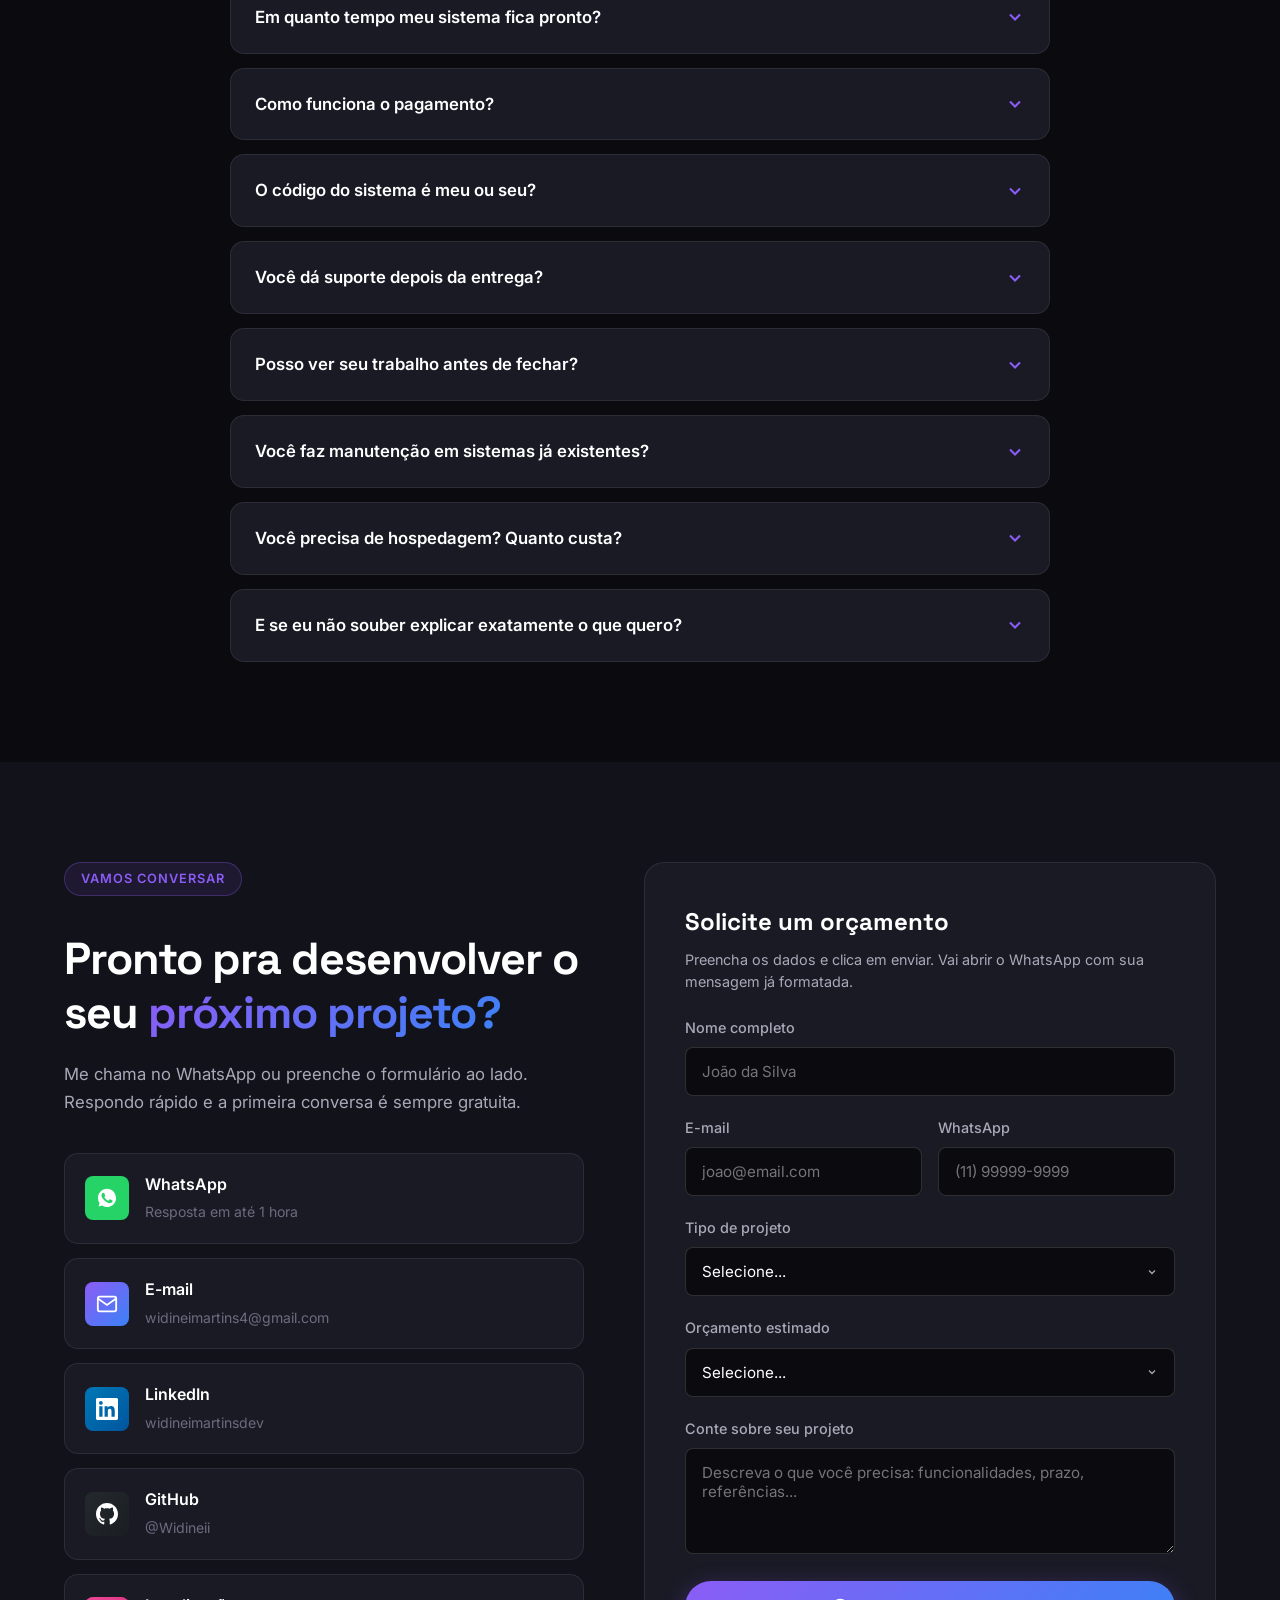
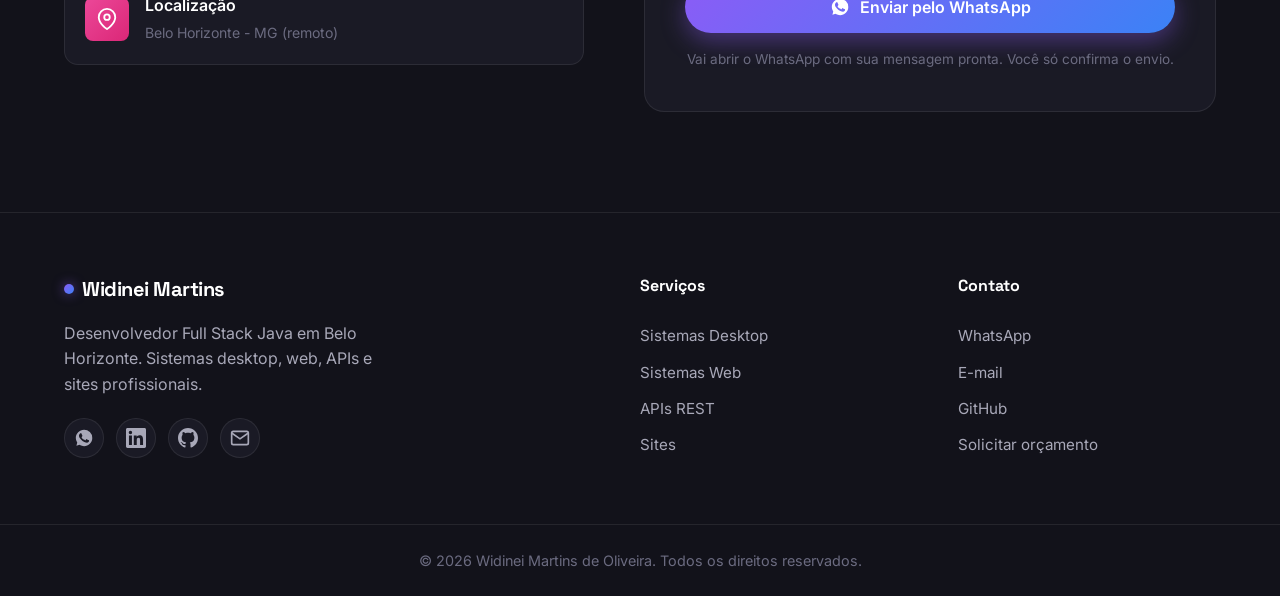
==== commit 6bdb1a0b: "feat: prints reais dos projetos do GitHub + foto de perfil real Co-authored-by: Cursor <cursoragent@" ====
--- a/index.html
+++ b/index.html
@@ -275,13 +275,13 @@
       <div class="portfolio-grid">
 
         <article class="portfolio-card">
-          <div class="portfolio-mockup proj-saldox">
-            <div class="proj-icon">📊</div>
+          <div class="portfolio-mockup has-image">
+            <img src="assets/projects/saldox.png" alt="Print do SaldoX - Dashboard financeiro" class="proj-image" loading="lazy" />
             <span class="portfolio-category">Sistema Web</span>
           </div>
           <div class="portfolio-content">
             <h3>SaldoX</h3>
-            <p>Dashboard financeiro web com autenticação JWT, controle de receitas e despesas, e interface responsiva.</p>
+            <p>Dashboard financeiro web com autenticação JWT, controle de receitas e despesas, exportação CSV/PDF e interface responsiva.</p>
             <div class="portfolio-tags">
               <span>Java</span>
               <span>Spring Boot</span>
@@ -296,8 +296,8 @@
         </article>
 
         <article class="portfolio-card">
-          <div class="portfolio-mockup proj-farmacia">
-            <div class="proj-icon">💊</div>
+          <div class="portfolio-mockup has-image">
+            <img src="assets/projects/farmacia.png" alt="Print do Sistema de Farmácia - PDV" class="proj-image" loading="lazy" />
             <span class="portfolio-category">Sistema Desktop</span>
           </div>
           <div class="portfolio-content">
@@ -317,13 +317,13 @@
         </article>
 
         <article class="portfolio-card">
-          <div class="portfolio-mockup proj-bank">
-            <div class="proj-icon">🏦</div>
+          <div class="portfolio-mockup has-image">
+            <img src="assets/projects/nextt-bank.png" alt="Print do Nextt Bank - Dashboard bancário" class="proj-image" loading="lazy" />
             <span class="portfolio-category">Sistema Web</span>
           </div>
           <div class="portfolio-content">
             <h3>Nextt Bank</h3>
-            <p>Sistema bancário web demonstrativo com dashboard de operações financeiras, transferências e painel administrativo completo.</p>
+            <p>Sistema bancário web demonstrativo com dashboard de operações financeiras, transferências, PIX simulado e painel administrativo completo.</p>
             <div class="portfolio-tags">
               <span>JavaScript</span>
               <span>Node.js</span>
@@ -331,6 +331,48 @@
               <span>Admin</span>
             </div>
             <a href="https://github.com/Widineii/Nextt-bank" target="_blank" rel="noopener" class="portfolio-link">
+              Ver no GitHub
+              <svg width="16" height="16" viewBox="0 0 24 24" fill="none" stroke="currentColor" stroke-width="2"><path d="M7 17l10-10M7 7h10v10"/></svg>
+            </a>
+          </div>
+        </article>
+
+        <article class="portfolio-card">
+          <div class="portfolio-mockup has-image">
+            <img src="assets/projects/mercado.png" alt="Print do Mercado do Tonico - PDV de caixa" class="proj-image" loading="lazy" />
+            <span class="portfolio-category">Sistema PDV</span>
+          </div>
+          <div class="portfolio-content">
+            <h3>Mercado do Tonico</h3>
+            <p>Sistema completo de vendas para mercado com gestão de produtos, controle de estoque, frente de caixa, fechamento e relatórios.</p>
+            <div class="portfolio-tags">
+              <span>Java</span>
+              <span>PDV</span>
+              <span>Estoque</span>
+              <span>Vendas</span>
+            </div>
+            <a href="https://github.com/Widineii/mercado-do-tonico" target="_blank" rel="noopener" class="portfolio-link">
+              Ver no GitHub
+              <svg width="16" height="16" viewBox="0 0 24 24" fill="none" stroke="currentColor" stroke-width="2"><path d="M7 17l10-10M7 7h10v10"/></svg>
+            </a>
+          </div>
+        </article>
+
+        <article class="portfolio-card">
+          <div class="portfolio-mockup proj-media">
+            <div class="proj-icon">🎬</div>
+            <span class="portfolio-category">Catálogo Web</span>
+          </div>
+          <div class="portfolio-content">
+            <h3>Mediaflow</h3>
+            <p>Portal de entretenimento com catálogo de jogos, filmes, séries, mangás e livros. Inclui busca, filtros, comparação de preços e área de favoritos.</p>
+            <div class="portfolio-tags">
+              <span>Java</span>
+              <span>Spring Boot</span>
+              <span>Catálogo</span>
+              <span>Web</span>
+            </div>
+            <a href="https://github.com/Widineii/Mediaflow" target="_blank" rel="noopener" class="portfolio-link">
               Ver no GitHub
               <svg width="16" height="16" viewBox="0 0 24 24" fill="none" stroke="currentColor" stroke-width="2"><path d="M7 17l10-10M7 7h10v10"/></svg>
             </a>
@@ -350,51 +392,10 @@
               <span>Agendamento</span>
               <span>Multi-usuário</span>
             </div>
-            <a href="https://github.com/Widineii/clinica-agenda" target="_blank" rel="noopener" class="portfolio-link">
-              Ver no GitHub
-              <svg width="16" height="16" viewBox="0 0 24 24" fill="none" stroke="currentColor" stroke-width="2"><path d="M7 17l10-10M7 7h10v10"/></svg>
-            </a>
-          </div>
-        </article>
-
-        <article class="portfolio-card">
-          <div class="portfolio-mockup proj-media">
-            <div class="proj-icon">🎬</div>
-            <span class="portfolio-category">Catálogo Web</span>
-          </div>
-          <div class="portfolio-content">
-            <h3>Mediaflow</h3>
-            <p>Plataforma de catálogo com preços de jogos, filmes, séries, livros e muito mais. Site dinâmico com busca e categorias.</p>
-            <div class="portfolio-tags">
-              <span>JavaScript</span>
-              <span>Catálogo</span>
-              <span>Multi-mídia</span>
-            </div>
-            <a href="https://github.com/Widineii/Mediaflow" target="_blank" rel="noopener" class="portfolio-link">
-              Ver no GitHub
-              <svg width="16" height="16" viewBox="0 0 24 24" fill="none" stroke="currentColor" stroke-width="2"><path d="M7 17l10-10M7 7h10v10"/></svg>
-            </a>
-          </div>
-        </article>
-
-        <article class="portfolio-card">
-          <div class="portfolio-mockup proj-mercado">
-            <div class="proj-icon">🛒</div>
-            <span class="portfolio-category">Sistema PDV</span>
-          </div>
-          <div class="portfolio-content">
-            <h3>Mercado do Tonico</h3>
-            <p>Sistema completo de vendas para mercado com gestão de produtos, controle de estoque, frente de caixa e fechamento.</p>
-            <div class="portfolio-tags">
-              <span>Java</span>
-              <span>PDV</span>
-              <span>Estoque</span>
-              <span>Vendas</span>
-            </div>
-            <a href="https://github.com/Widineii/mercado-do-tonico" target="_blank" rel="noopener" class="portfolio-link">
-              Ver no GitHub
-              <svg width="16" height="16" viewBox="0 0 24 24" fill="none" stroke="currentColor" stroke-width="2"><path d="M7 17l10-10M7 7h10v10"/></svg>
-            </a>
+            <span class="portfolio-link portfolio-link-private">
+              Projeto privado (cliente)
+              <svg width="16" height="16" viewBox="0 0 24 24" fill="none" stroke="currentColor" stroke-width="2"><rect x="3" y="11" width="18" height="11" rx="2"/><path d="M7 11V7a5 5 0 0 1 10 0v4"/></svg>
+            </span>
           </div>
         </article>
 
@@ -609,7 +610,7 @@
     <div class="container about-grid">
       <div class="about-image">
         <div class="about-image-wrap">
-          <div class="about-emoji">👨‍💻</div>
+          <img src="profile.png" alt="Widinei Martins - Desenvolvedor Full Stack Java" class="about-photo" loading="lazy" />
         </div>
         <div class="about-badge">
           <strong>BH · MG</strong>
--- a/styles.css
+++ b/styles.css
@@ -657,6 +657,31 @@
   justify-content: center;
   padding: 24px;
   overflow: hidden;
+  background: var(--bg-secondary);
+}
+
+.portfolio-mockup.has-image {
+  padding: 0;
+  background: #0a0a0a;
+}
+.portfolio-mockup .proj-image {
+  width: 100%;
+  height: 100%;
+  object-fit: cover;
+  object-position: top center;
+  display: block;
+  transition: transform 0.6s ease;
+}
+.portfolio-card:hover .proj-image {
+  transform: scale(1.08);
+}
+.portfolio-mockup.has-image::after {
+  content: '';
+  position: absolute;
+  inset: 0;
+  background: linear-gradient(to top, rgba(0,0,0,0.55) 0%, rgba(0,0,0,0) 40%);
+  pointer-events: none;
+  z-index: 1;
 }
 .portfolio-category {
   position: absolute;
@@ -729,6 +754,18 @@
   transform: translateY(-2px);
 }
 
+.portfolio-link-private {
+  background: transparent;
+  border: 1px dashed var(--border-strong);
+  color: var(--text-secondary);
+  cursor: default;
+}
+.portfolio-link-private:hover {
+  background: transparent;
+  border-color: var(--border-strong);
+  transform: none;
+}
+
 /* Botão "Ver todos no GitHub" no final */
 .portfolio-cta {
   text-align: center;
@@ -1089,6 +1126,18 @@
   font-size: 8rem;
   position: relative;
   z-index: 1;
+}
+.about-photo {
+  width: 100%;
+  height: 100%;
+  object-fit: cover;
+  display: block;
+  position: relative;
+  z-index: 1;
+  transition: transform 0.6s ease;
+}
+.about-image:hover .about-photo {
+  transform: scale(1.05);
 }
 .about-badge {
   position: absolute;
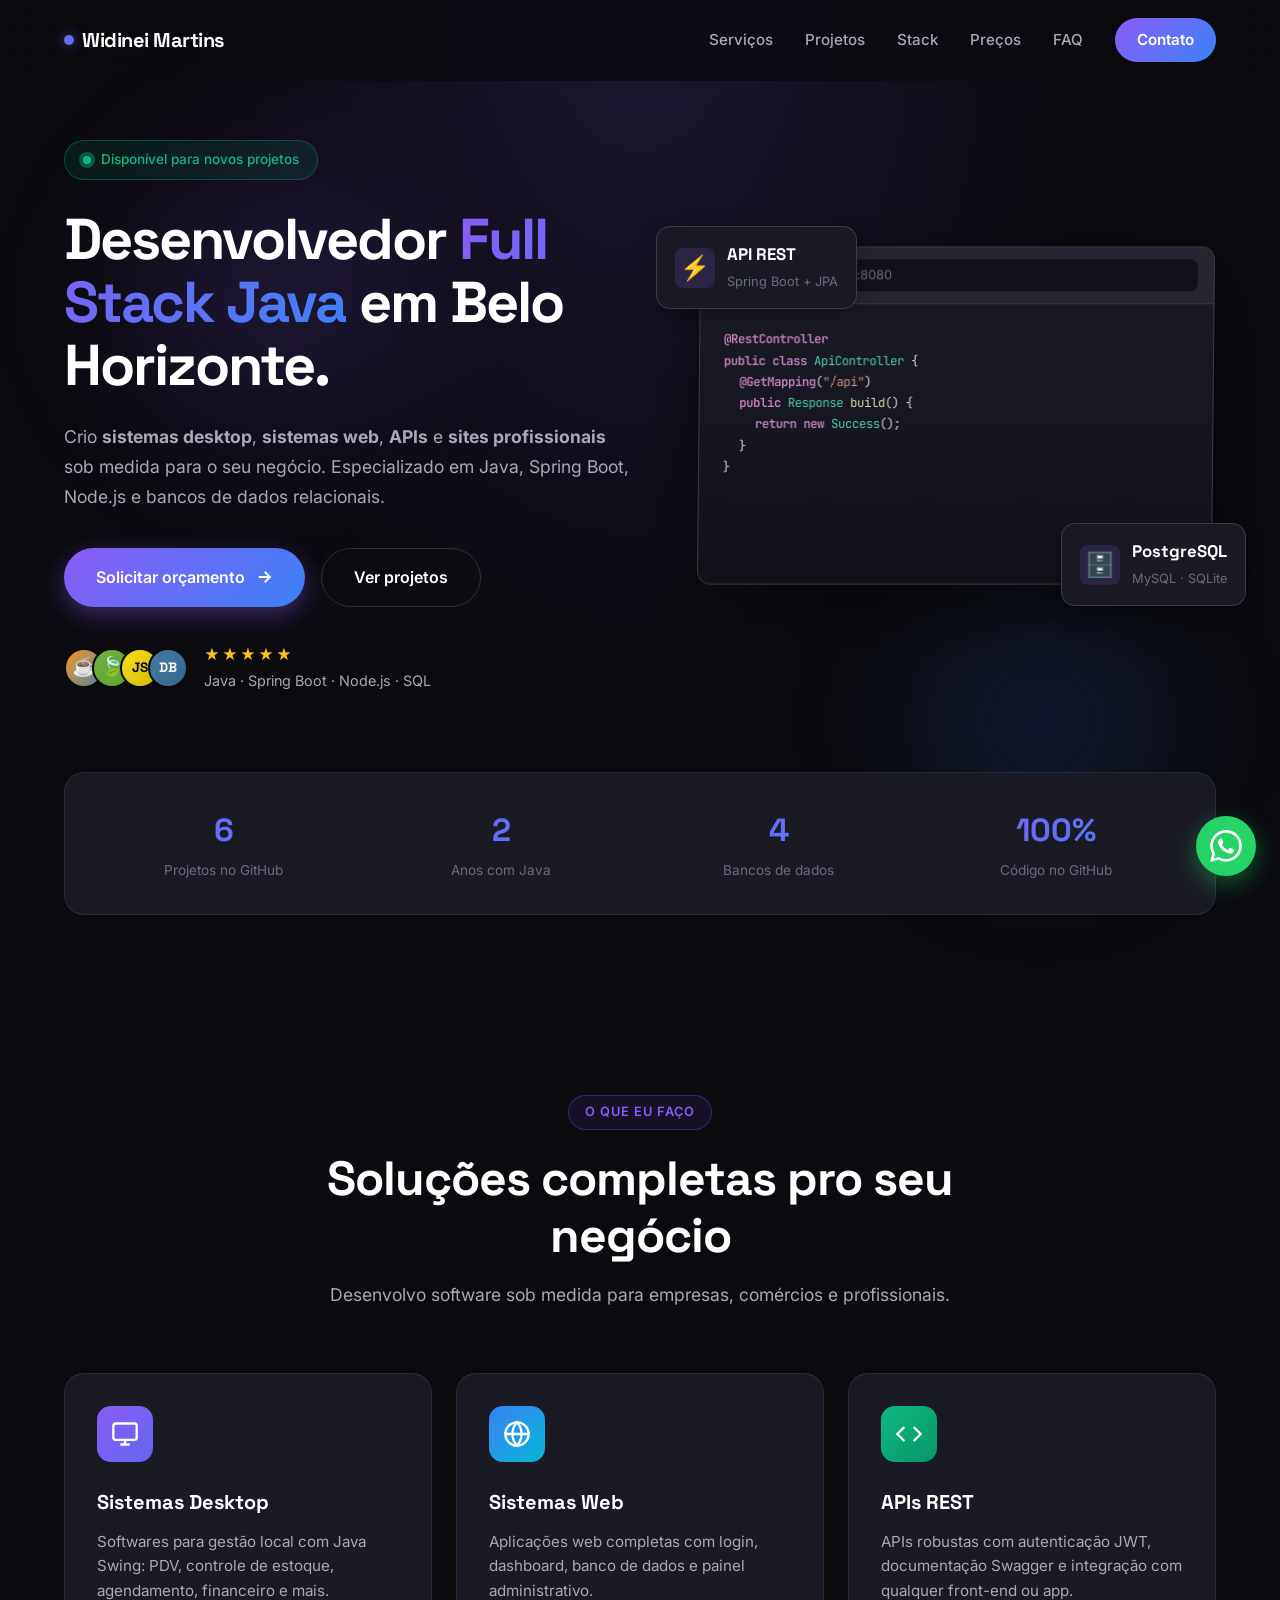
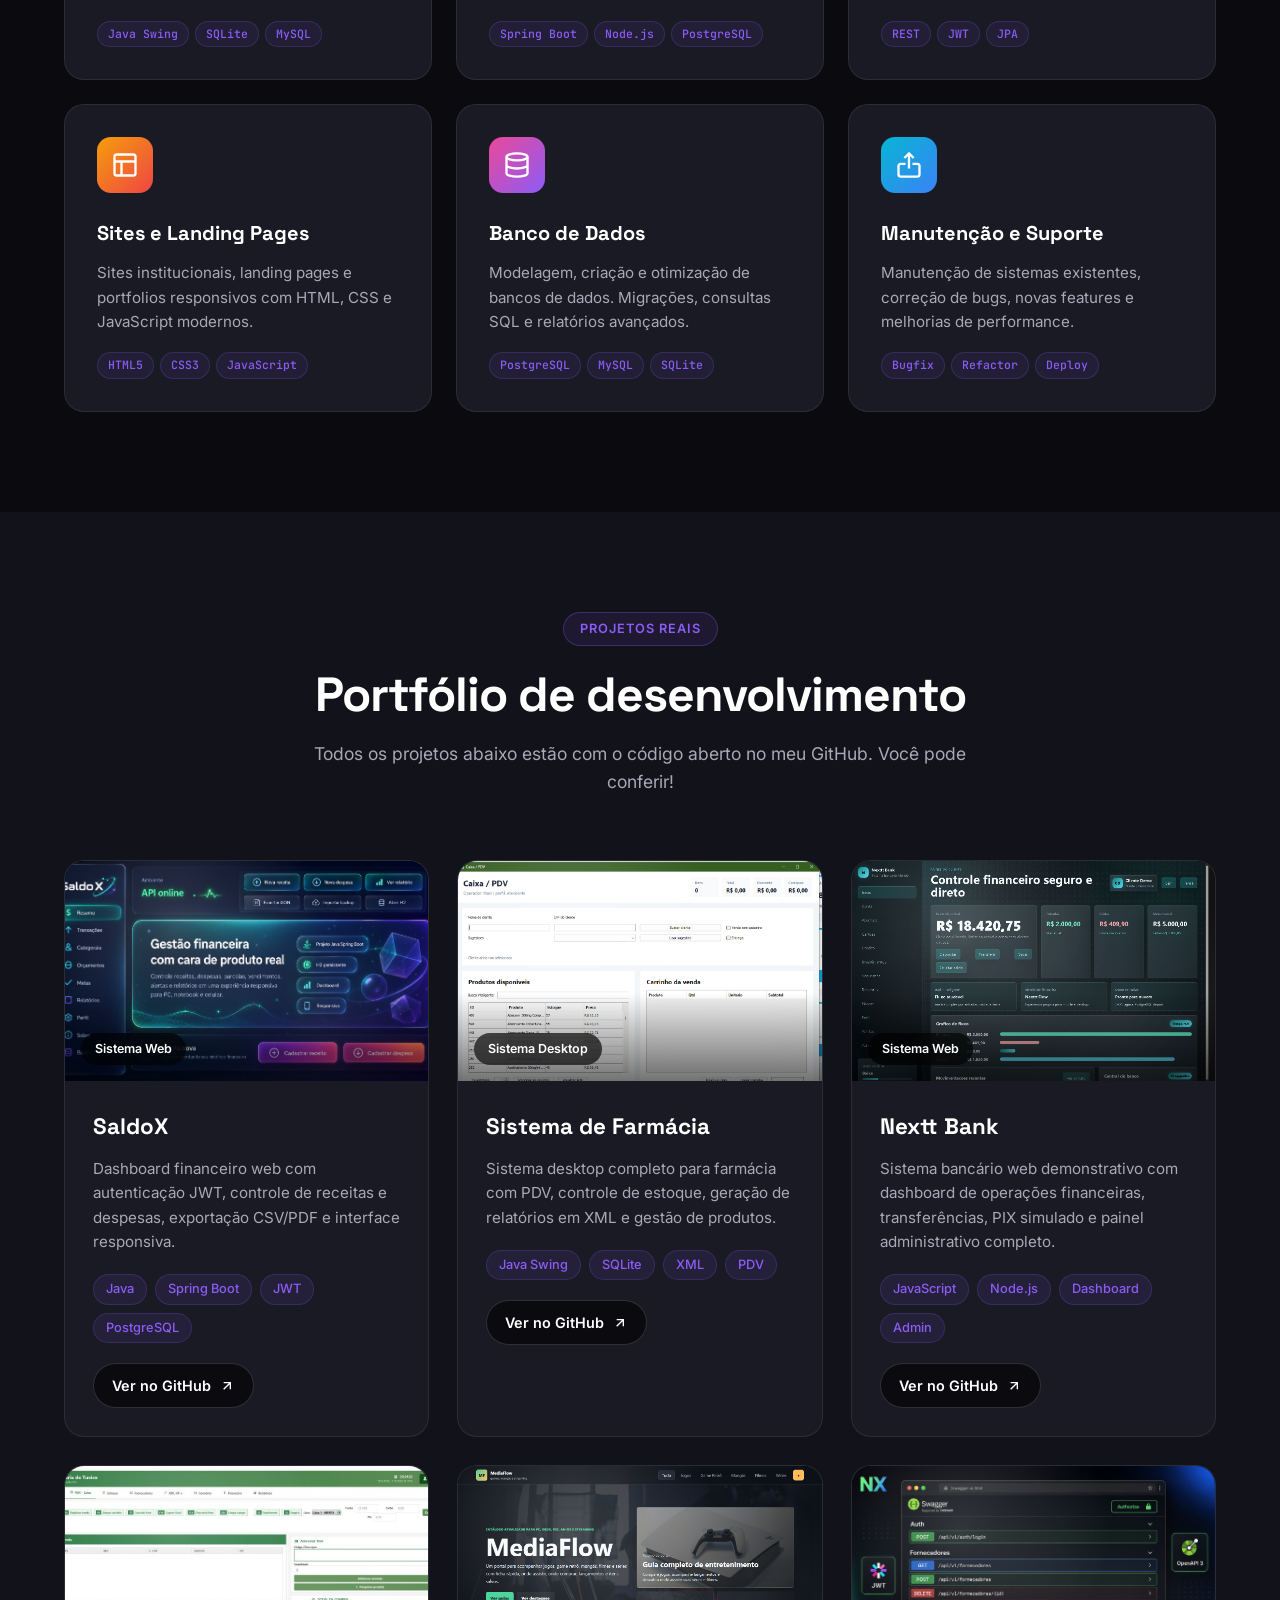
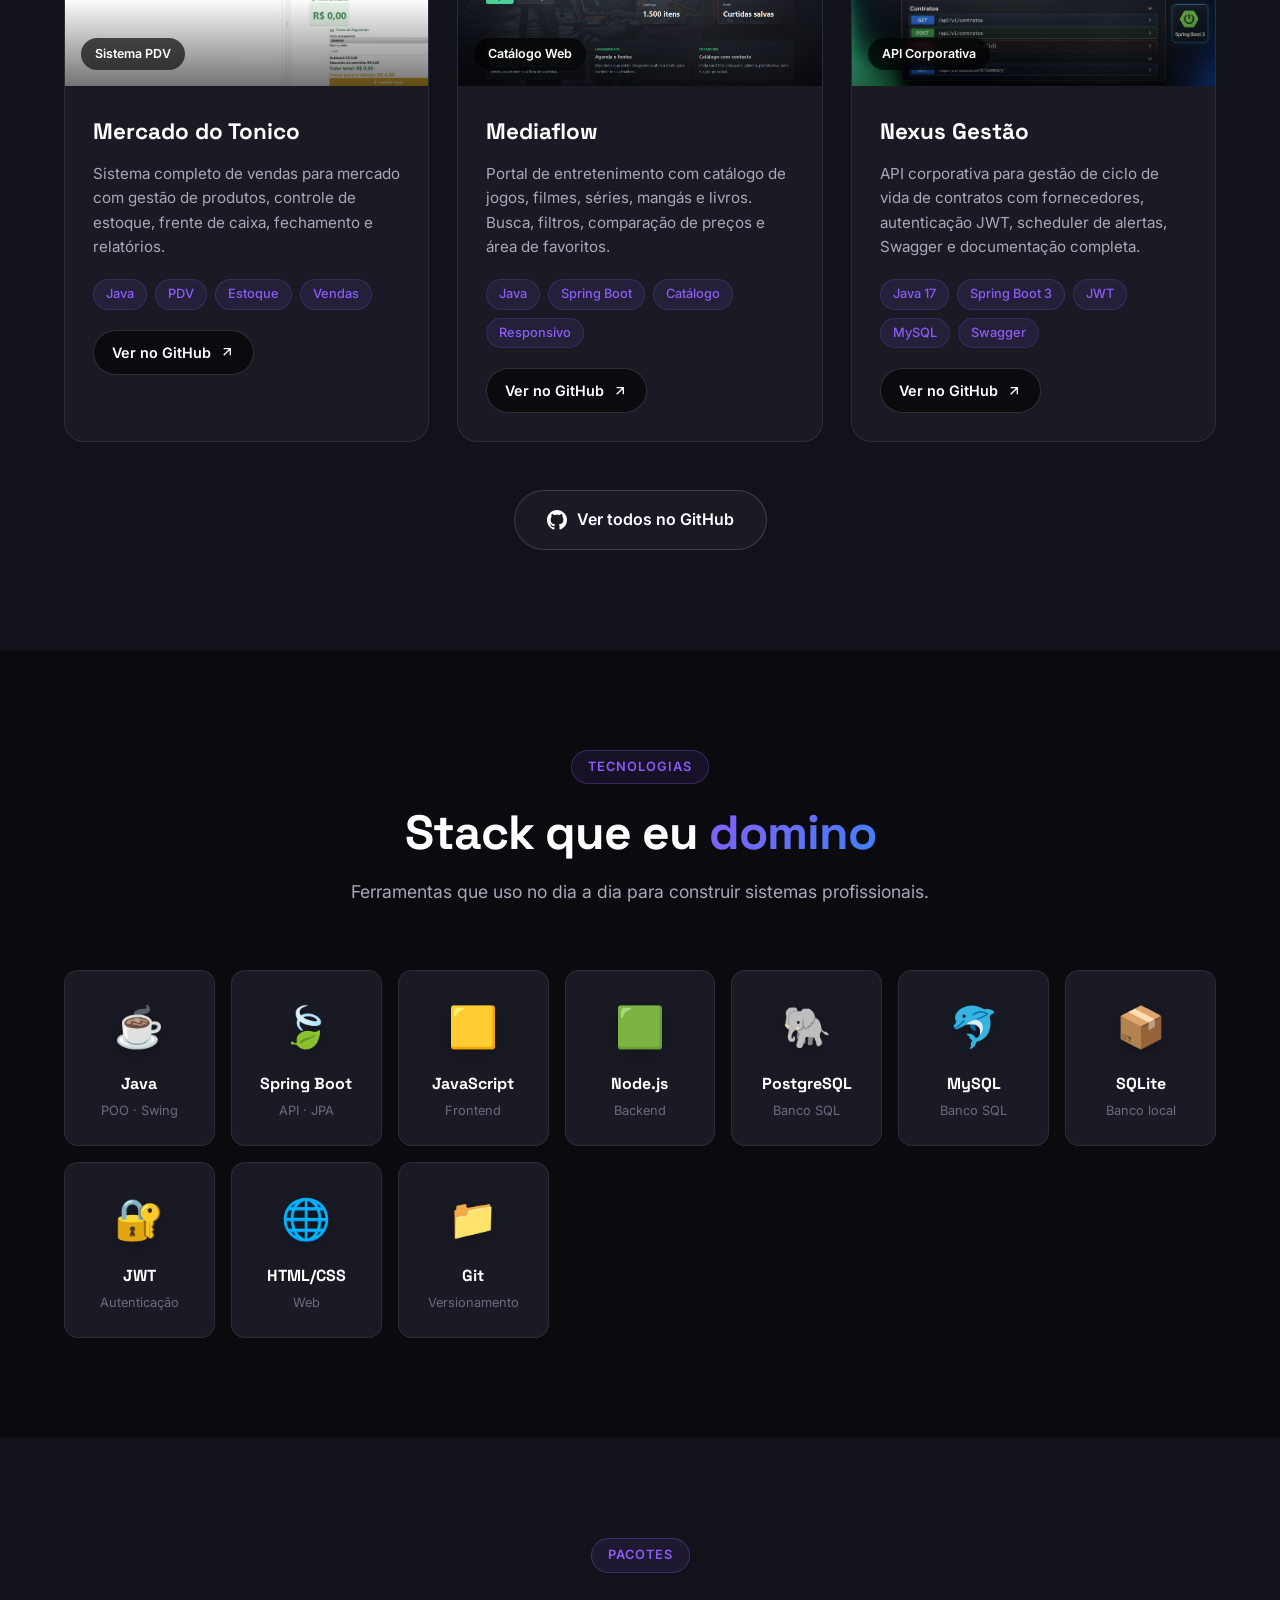
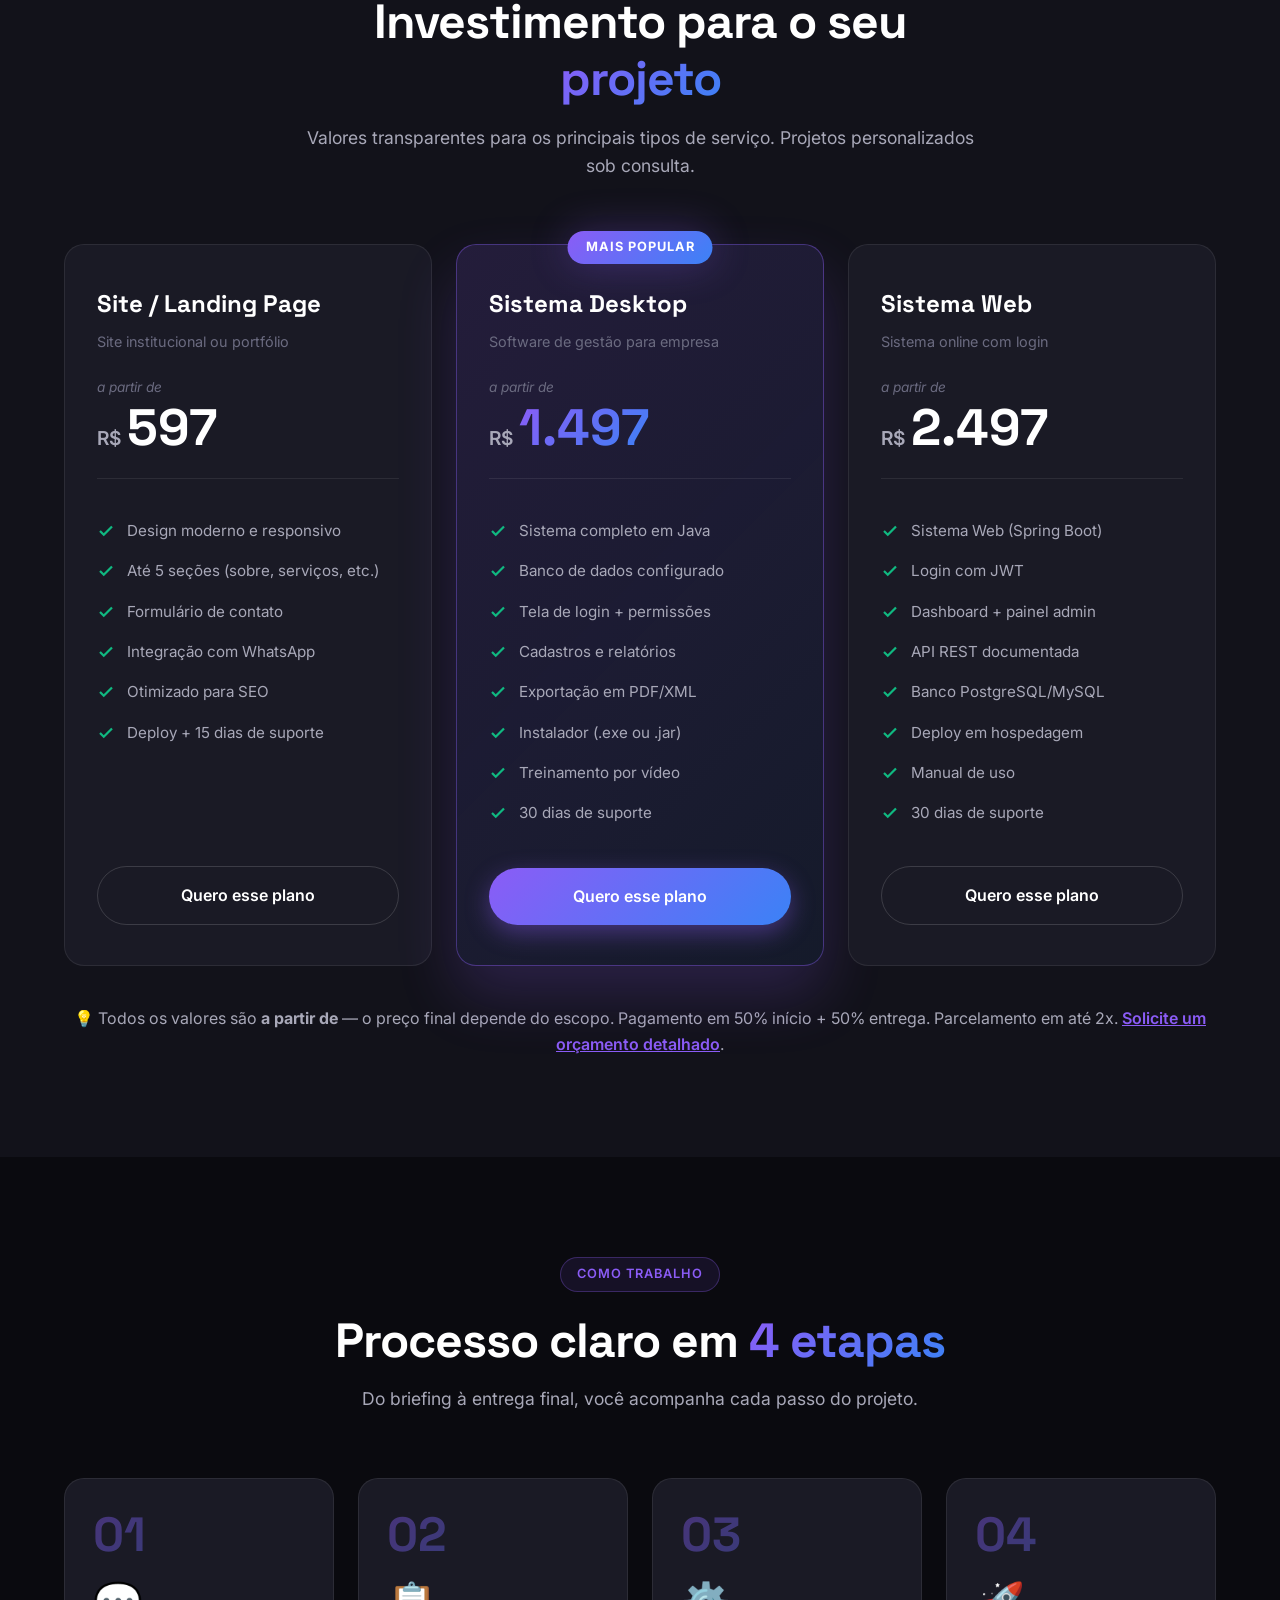
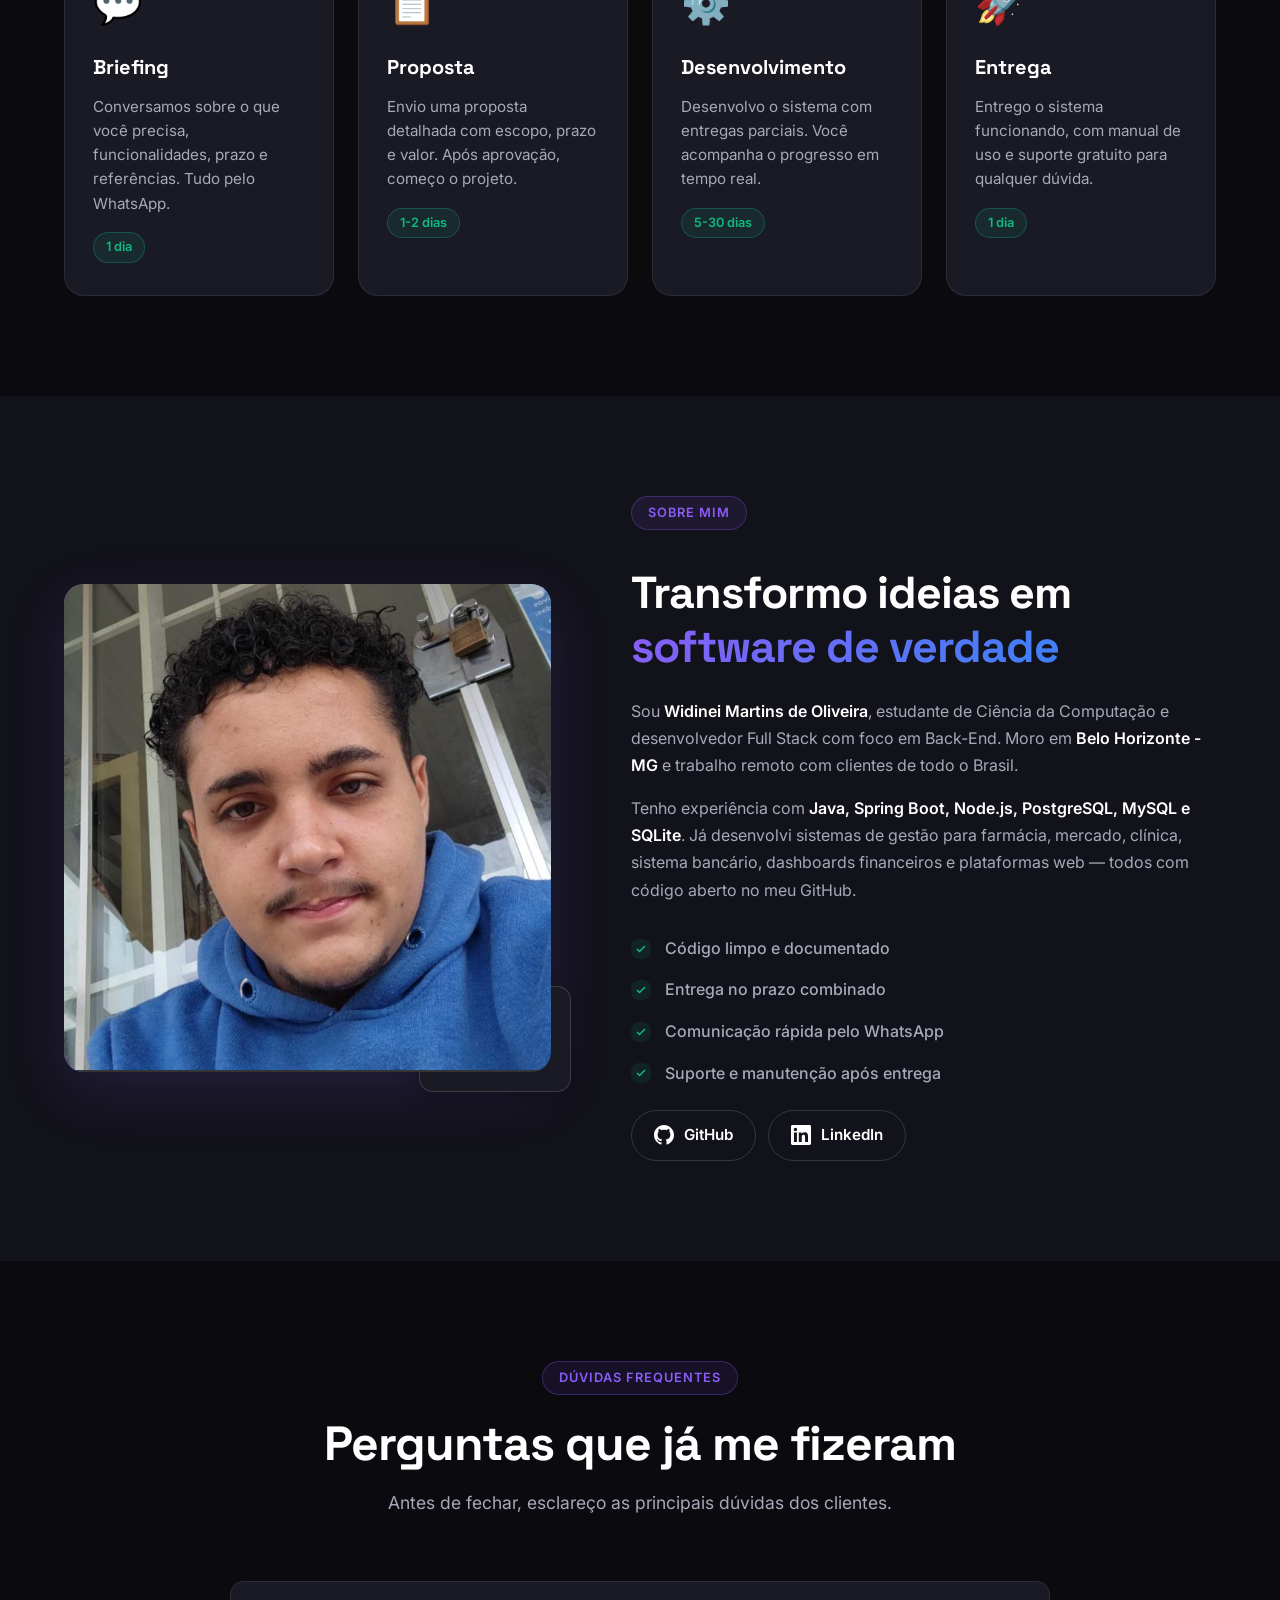
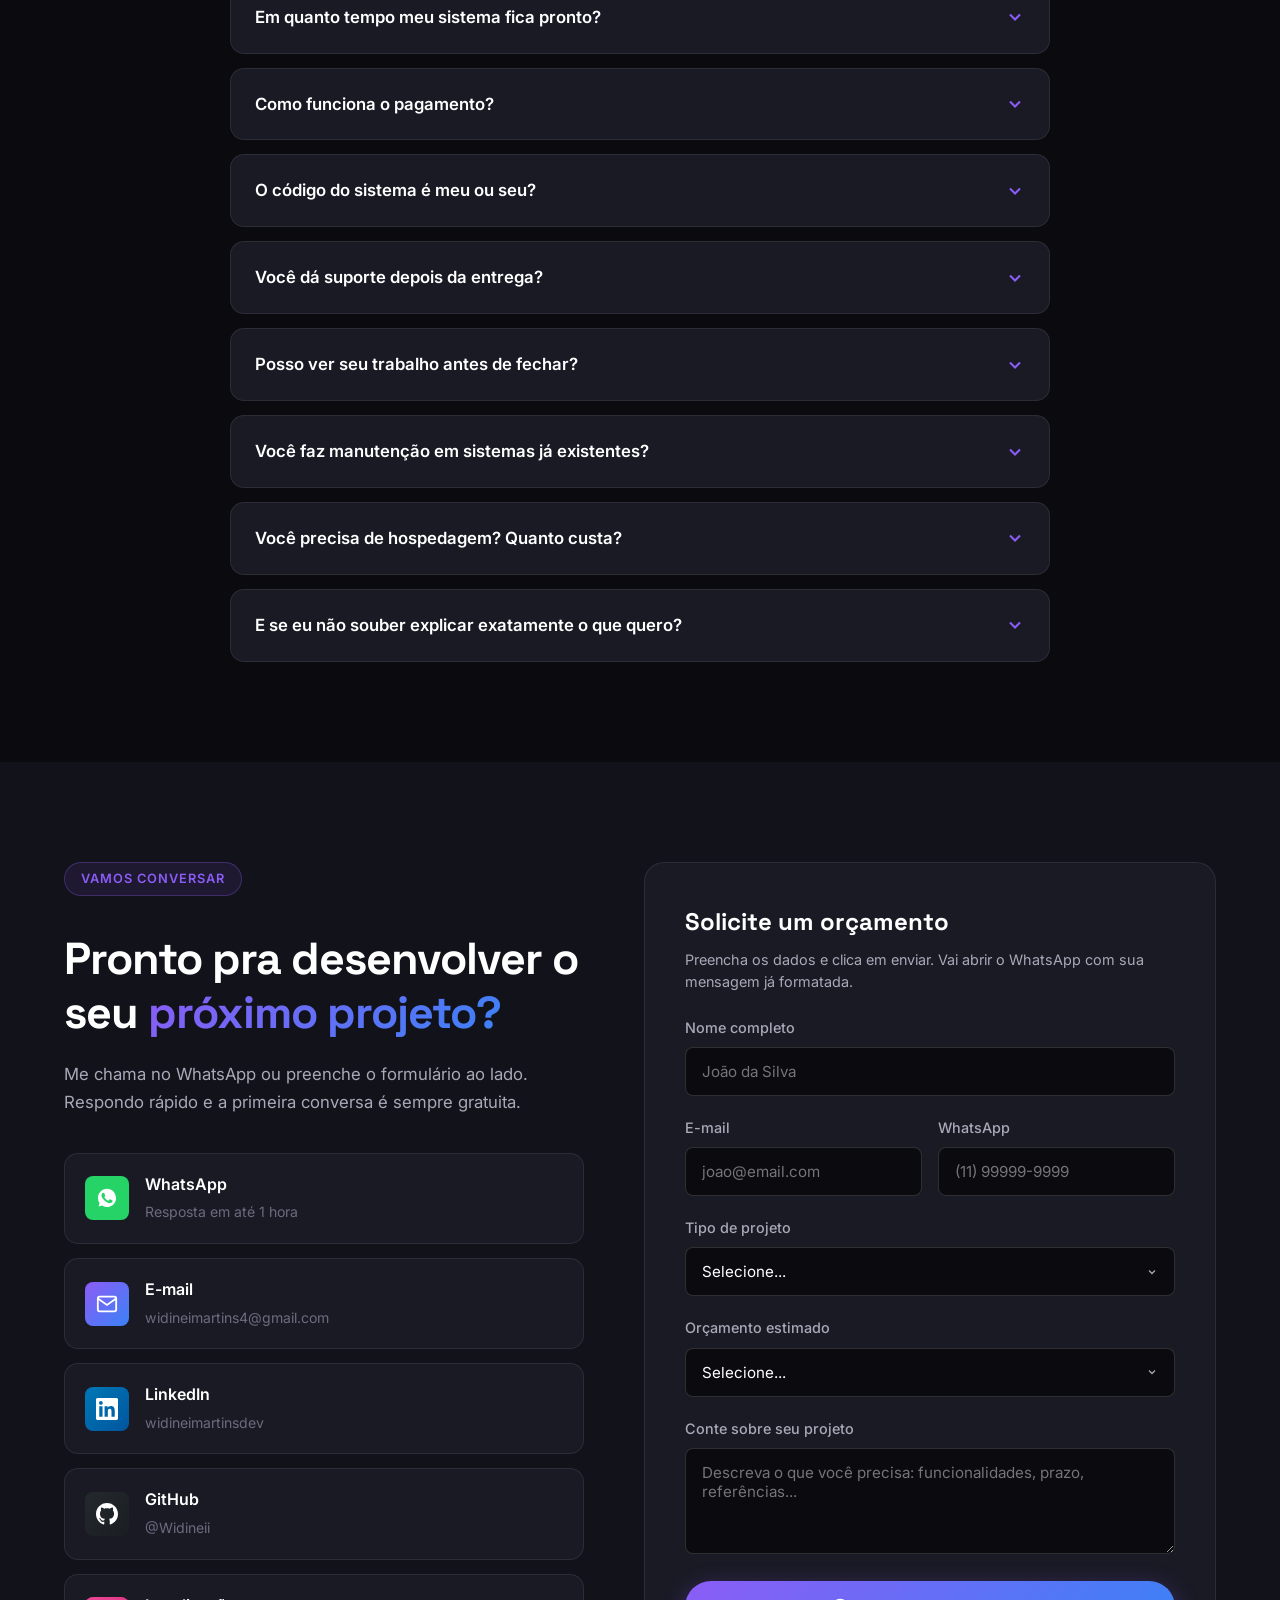
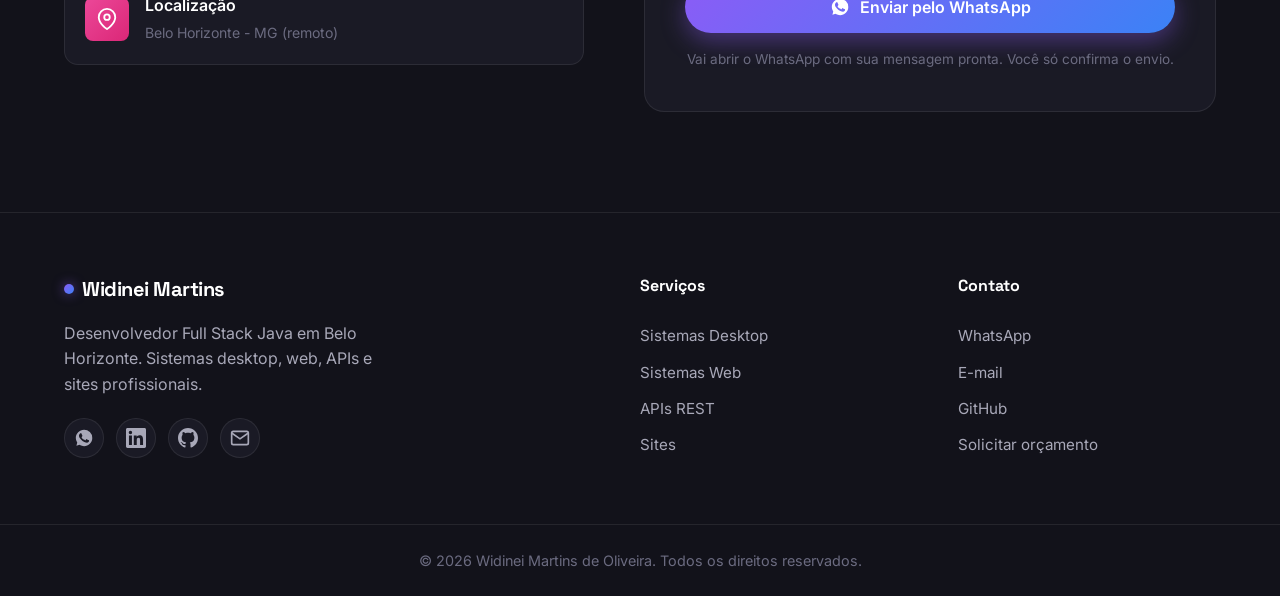
==== commit efd17efe: "feat: print real do Mediaflow + substitui Clinica por Nexus Gestao API Co-authored-by: Cursor <curso" ====
--- a/index.html
+++ b/index.html
@@ -359,18 +359,18 @@
         </article>
 
         <article class="portfolio-card">
-          <div class="portfolio-mockup proj-media">
-            <div class="proj-icon">🎬</div>
+          <div class="portfolio-mockup has-image">
+            <img src="assets/projects/mediaflow.png" alt="Print do Mediaflow - Portal de entretenimento" class="proj-image" loading="lazy" />
             <span class="portfolio-category">Catálogo Web</span>
           </div>
           <div class="portfolio-content">
             <h3>Mediaflow</h3>
-            <p>Portal de entretenimento com catálogo de jogos, filmes, séries, mangás e livros. Inclui busca, filtros, comparação de preços e área de favoritos.</p>
+            <p>Portal de entretenimento com catálogo de jogos, filmes, séries, mangás e livros. Busca, filtros, comparação de preços e área de favoritos.</p>
             <div class="portfolio-tags">
               <span>Java</span>
               <span>Spring Boot</span>
               <span>Catálogo</span>
-              <span>Web</span>
+              <span>Responsivo</span>
             </div>
             <a href="https://github.com/Widineii/Mediaflow" target="_blank" rel="noopener" class="portfolio-link">
               Ver no GitHub
@@ -380,22 +380,24 @@
         </article>
 
         <article class="portfolio-card">
-          <div class="portfolio-mockup proj-clinica">
-            <div class="proj-icon">🩺</div>
-            <span class="portfolio-category">Sistema de Gestão</span>
+          <div class="portfolio-mockup has-image">
+            <img src="assets/projects/nexus.png" alt="Print do Nexus Gestão - Swagger UI da API de contratos" class="proj-image" loading="lazy" />
+            <span class="portfolio-category">API Corporativa</span>
           </div>
           <div class="portfolio-content">
-            <h3>Agenda de Clínica</h3>
-            <p>Sistema de agendamento para clínica com 15 profissionais e 4 salas. Controle de horários, prevenção de conflitos e gestão completa de consultas.</p>
+            <h3>Nexus Gestão</h3>
+            <p>API corporativa para gestão de ciclo de vida de contratos com fornecedores, autenticação JWT, scheduler de alertas, Swagger e documentação completa.</p>
             <div class="portfolio-tags">
-              <span>Java</span>
-              <span>Agendamento</span>
-              <span>Multi-usuário</span>
-            </div>
-            <span class="portfolio-link portfolio-link-private">
-              Projeto privado (cliente)
-              <svg width="16" height="16" viewBox="0 0 24 24" fill="none" stroke="currentColor" stroke-width="2"><rect x="3" y="11" width="18" height="11" rx="2"/><path d="M7 11V7a5 5 0 0 1 10 0v4"/></svg>
-            </span>
+              <span>Java 17</span>
+              <span>Spring Boot 3</span>
+              <span>JWT</span>
+              <span>MySQL</span>
+              <span>Swagger</span>
+            </div>
+            <a href="https://github.com/Widineii/Nexus-Gest-o---Contract-Flow-API" target="_blank" rel="noopener" class="portfolio-link">
+              Ver no GitHub
+              <svg width="16" height="16" viewBox="0 0 24 24" fill="none" stroke="currentColor" stroke-width="2"><path d="M7 17l10-10M7 7h10v10"/></svg>
+            </a>
           </div>
         </article>
 
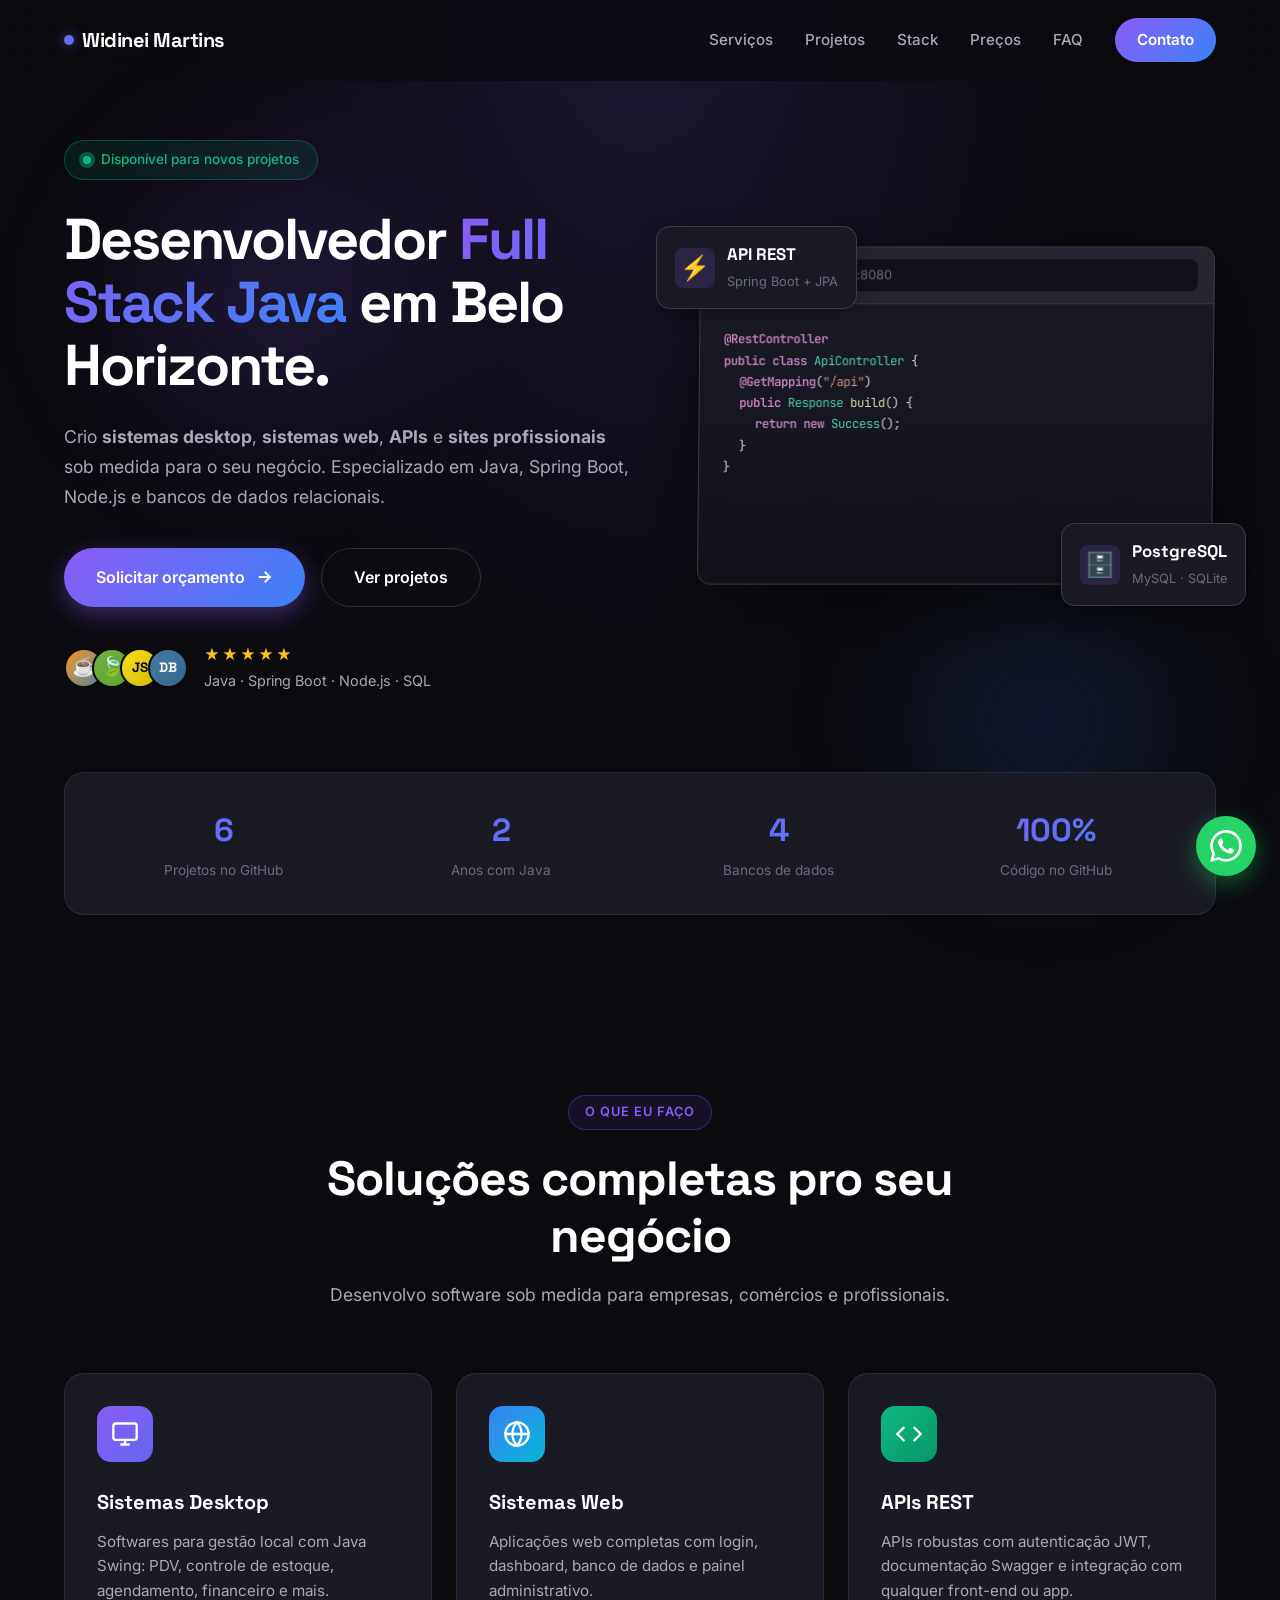
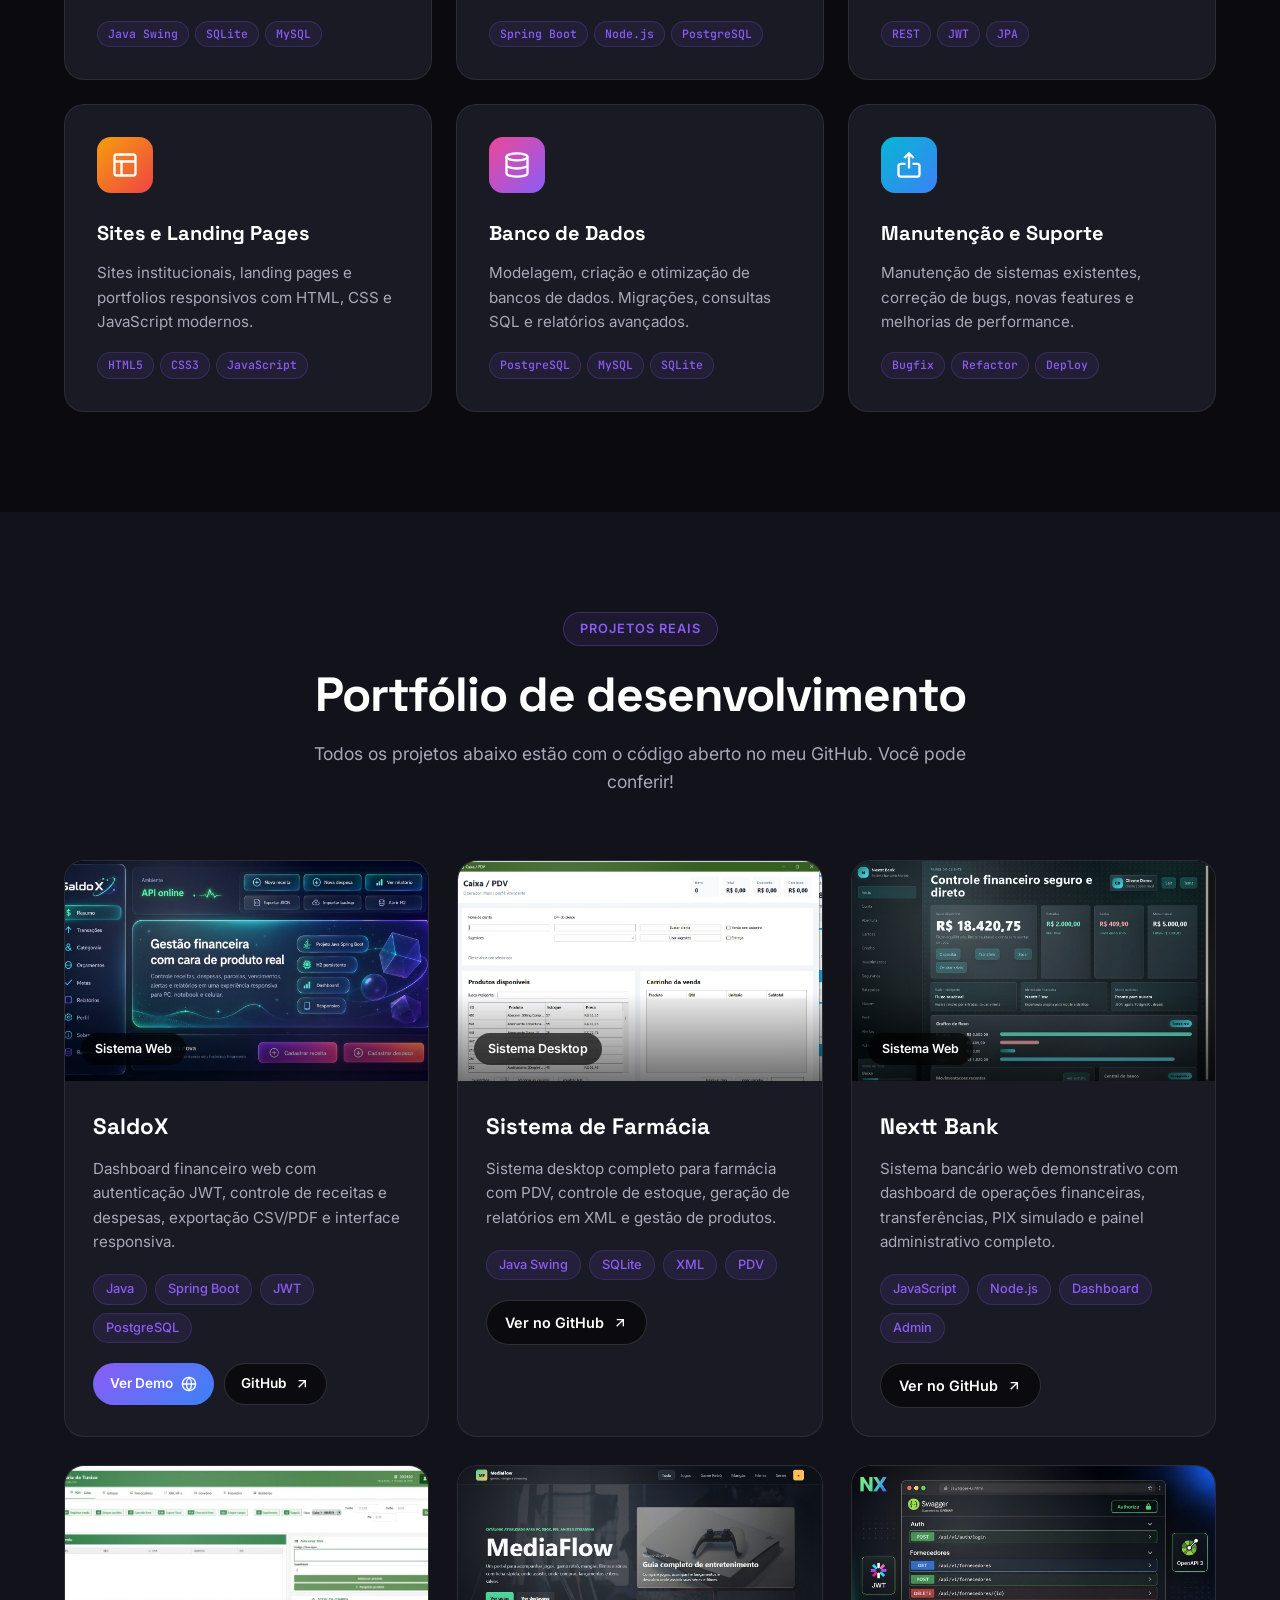
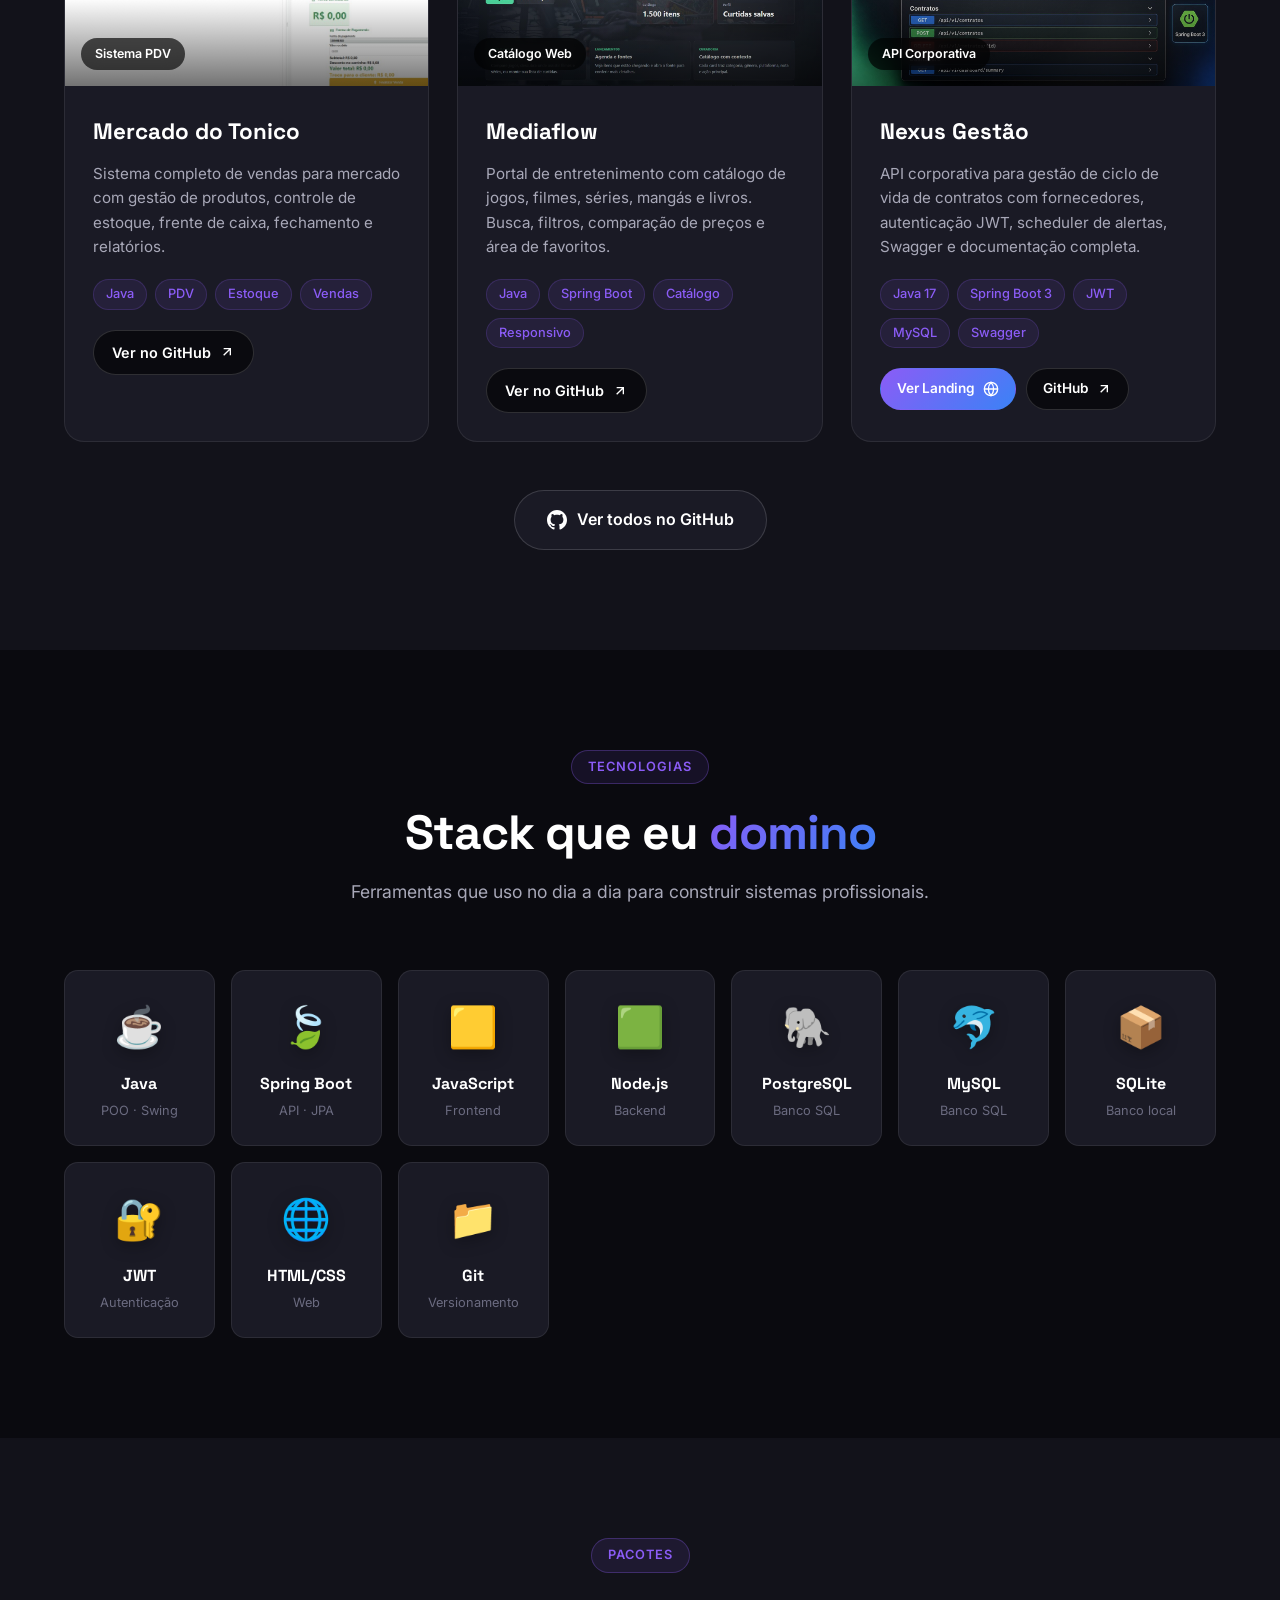
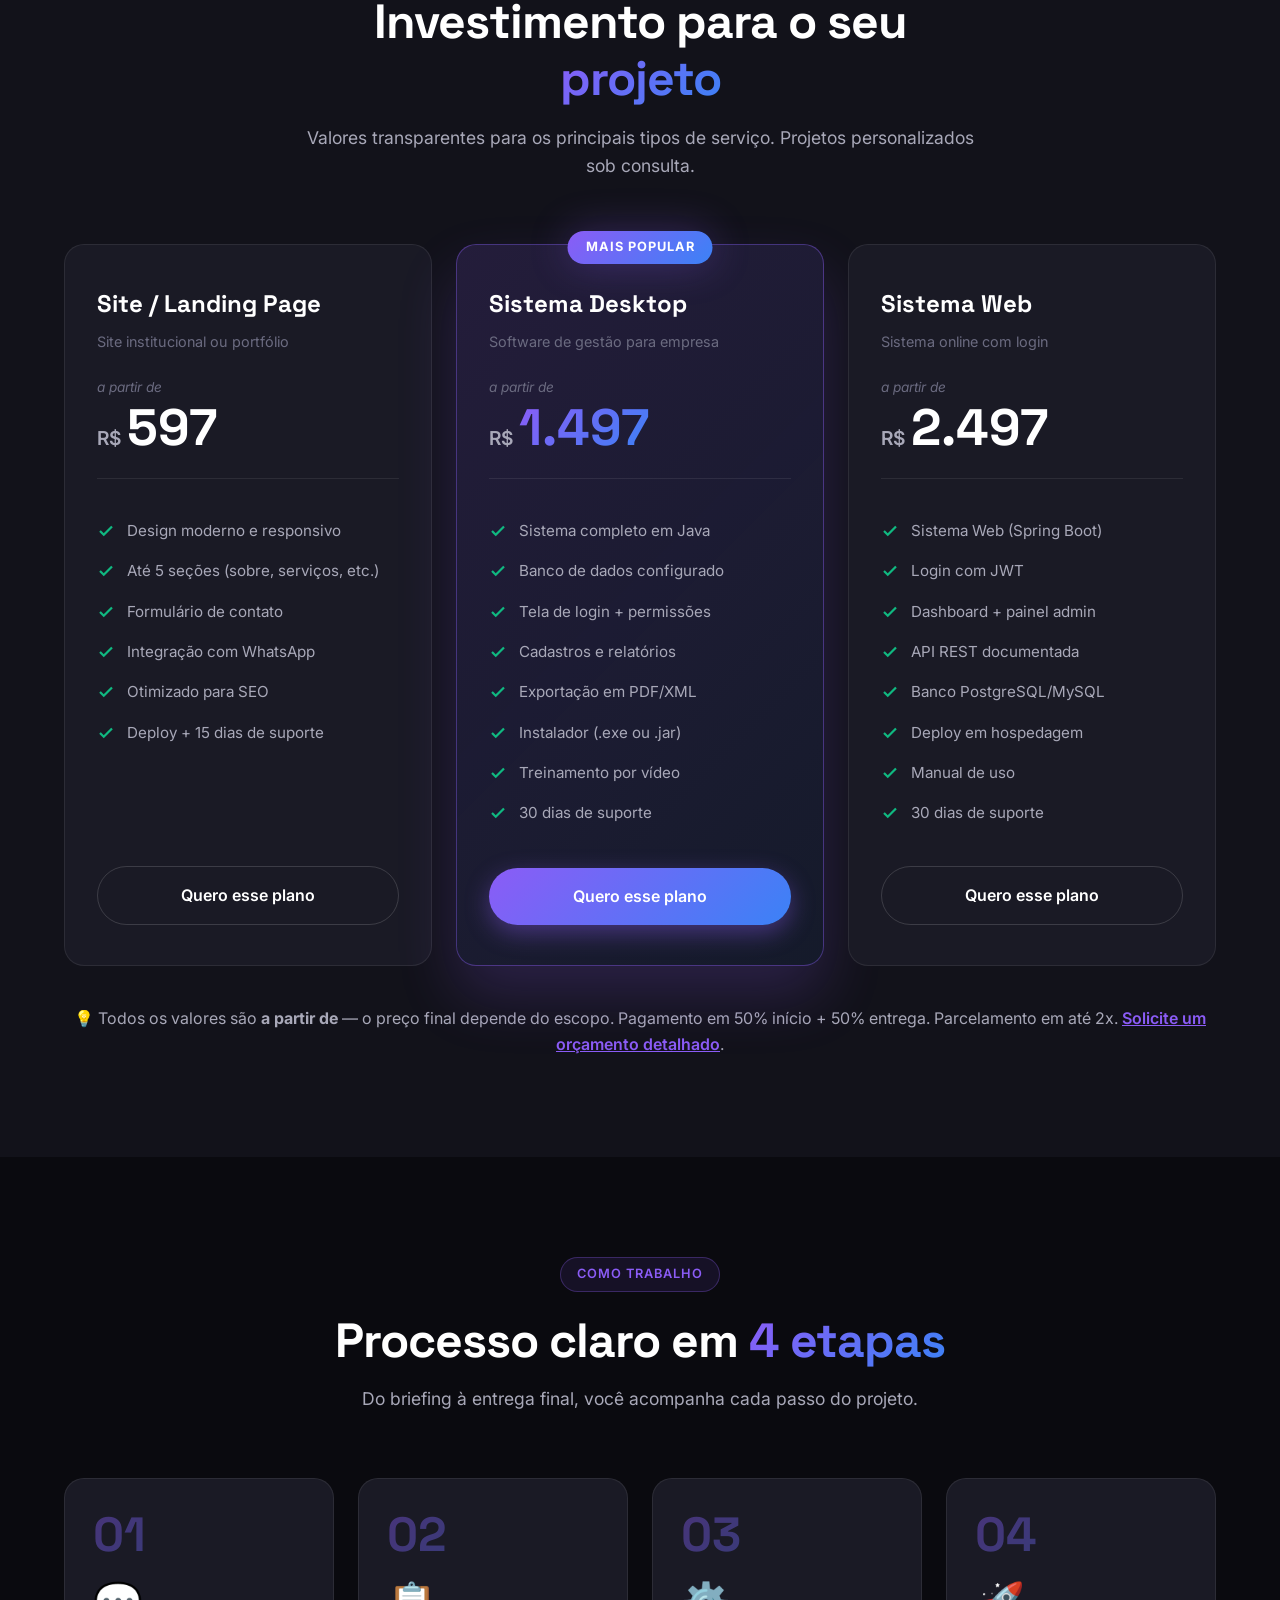
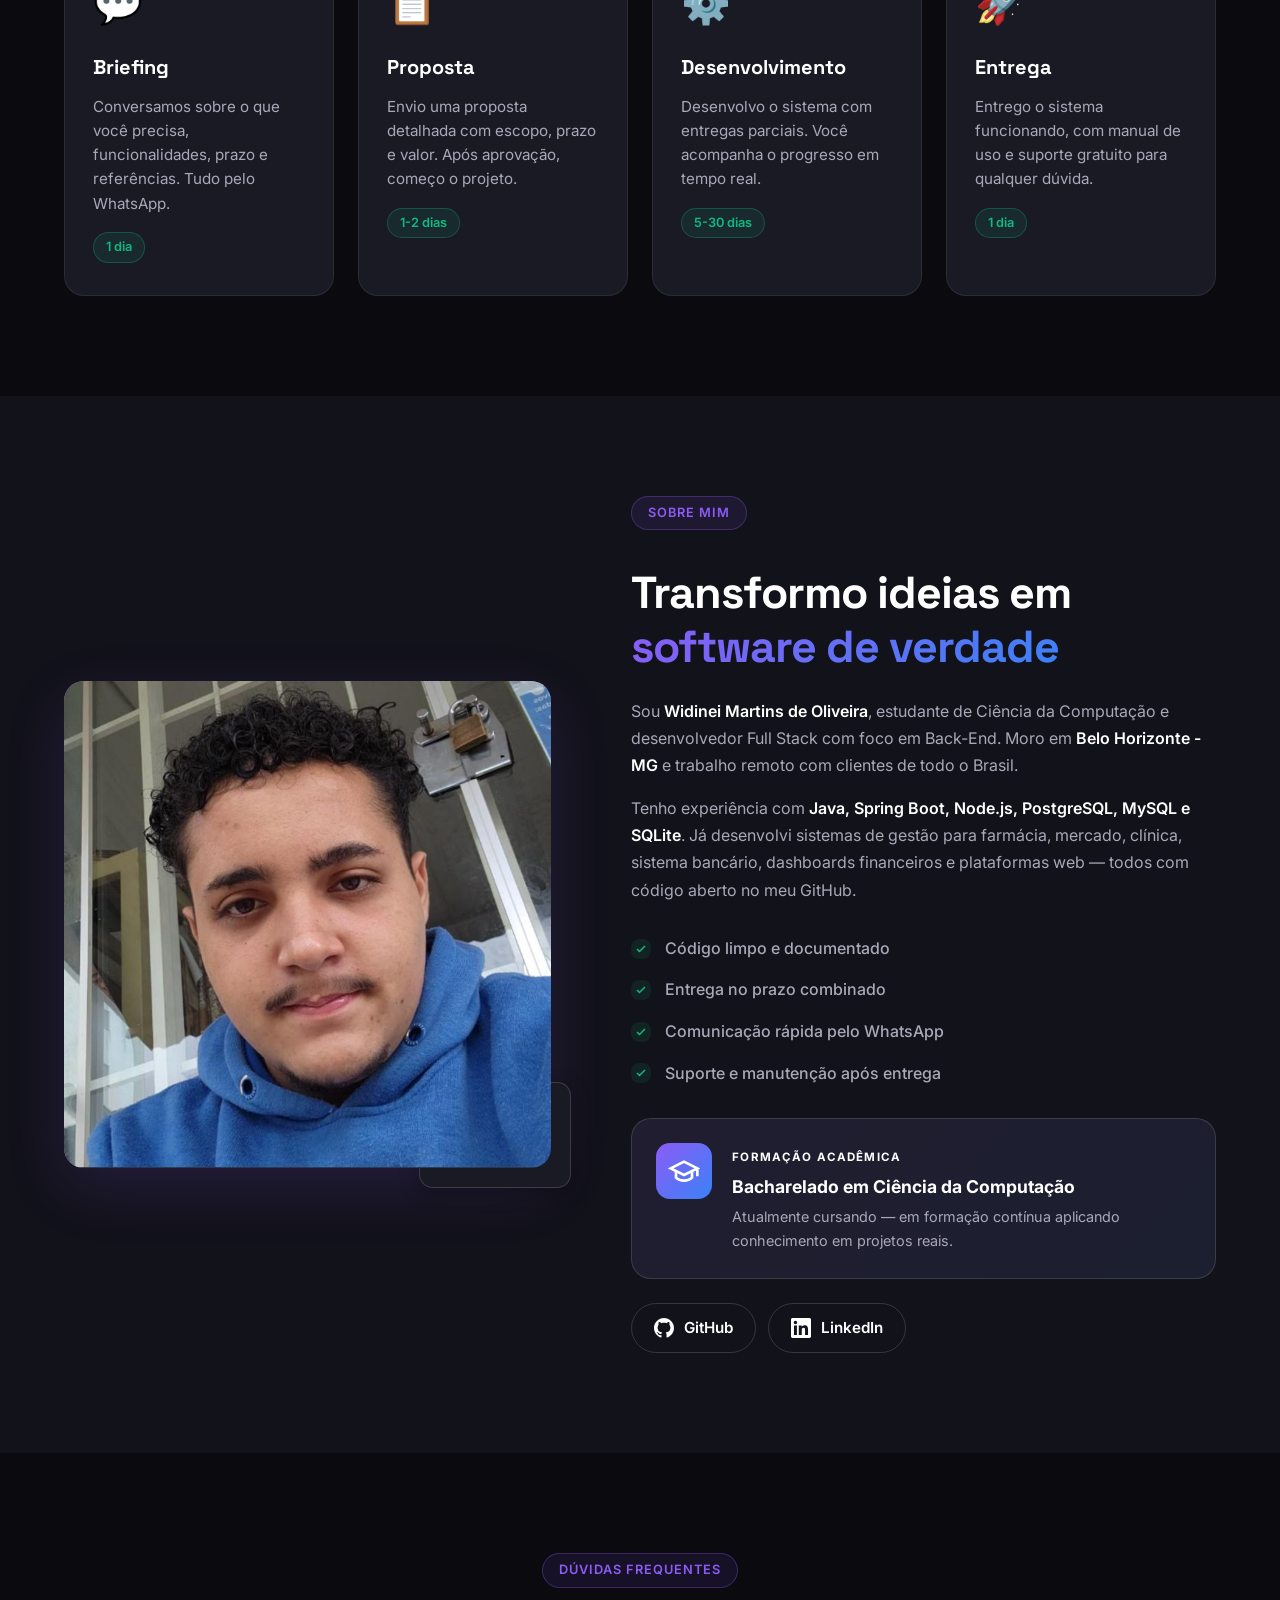
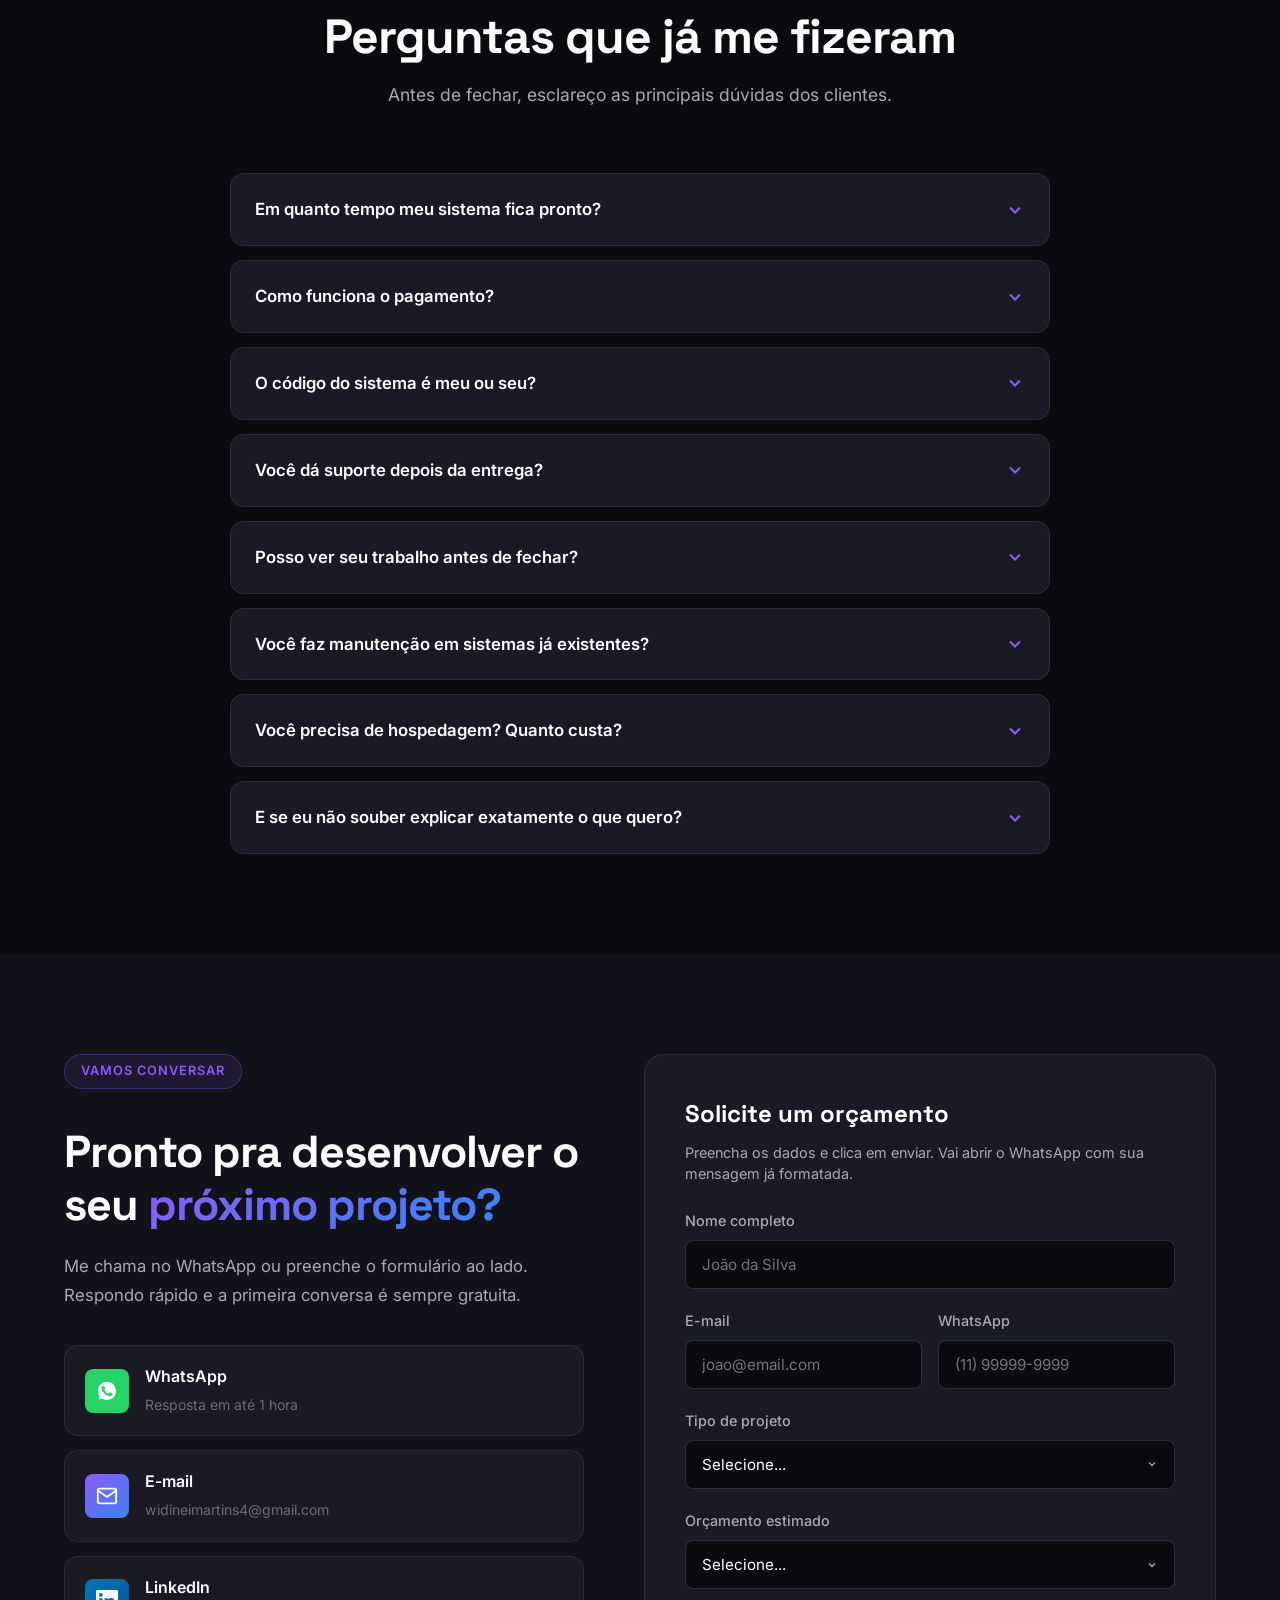
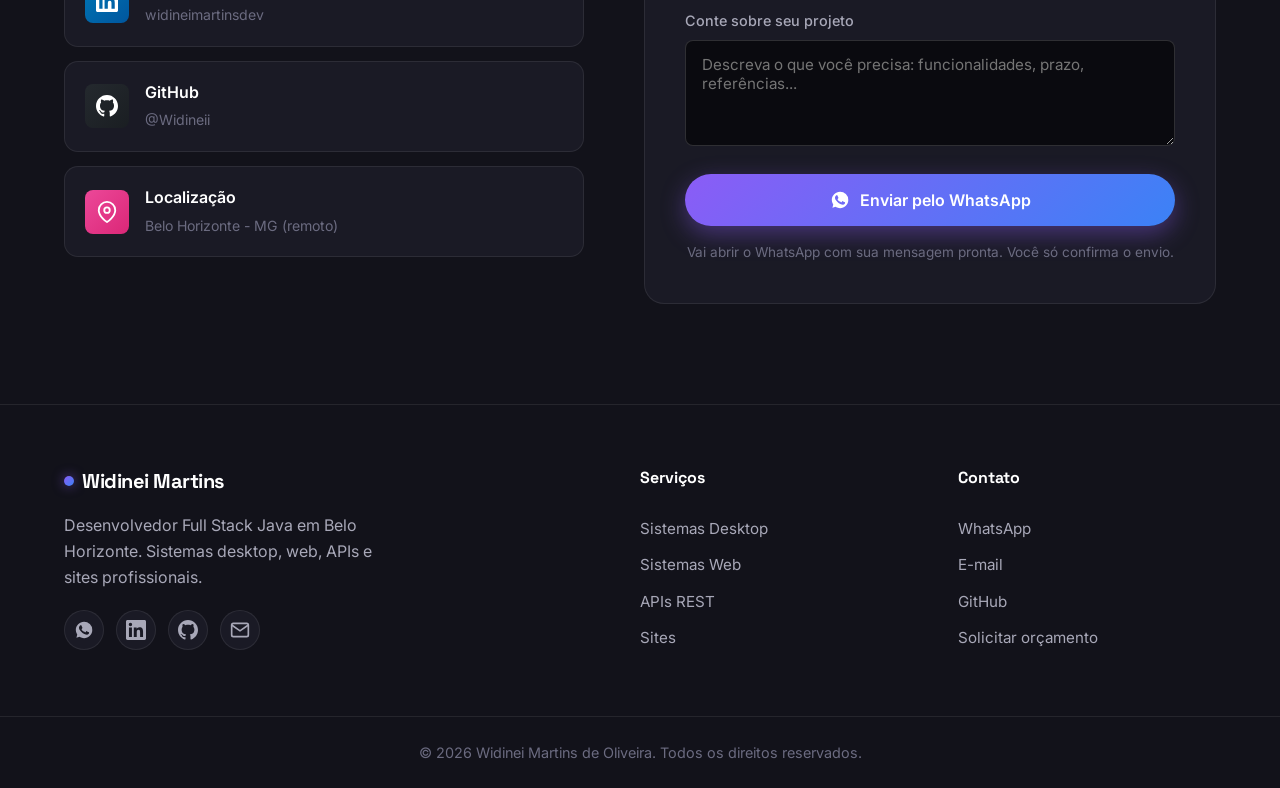
==== commit a4422c82: "feat: comprime imagens (75% menor), adiciona botao demo no SaldoX/Nexus, secao Formacao Academica Co" ====
--- a/index.html
+++ b/index.html
@@ -8,6 +8,7 @@
   <meta name="keywords" content="desenvolvedor java, full stack, sistema desktop, sistema web, spring boot, freelancer belo horizonte, sistema gestão, software empresa" />
   <meta name="author" content="Widinei Martins de Oliveira" />
   <meta name="robots" content="index, follow" />
+  <meta name="google-site-verification" content="87cvo780U1dQXV-DuJPQXW8kzaJI_oI1R-Hueb-SIgg" />
 
   <meta property="og:title" content="Widinei Martins | Desenvolvedor Full Stack Java" />
   <meta property="og:description" content="Sistemas Desktop, Sistemas Web, APIs e Sites profissionais com Java, Spring Boot e Node.js." />
@@ -276,7 +277,7 @@
 
         <article class="portfolio-card">
           <div class="portfolio-mockup has-image">
-            <img src="assets/projects/saldox.png" alt="Print do SaldoX - Dashboard financeiro" class="proj-image" loading="lazy" />
+            <img src="assets/projects/saldox.jpg" alt="Print do SaldoX - Dashboard financeiro" class="proj-image" loading="lazy" />
             <span class="portfolio-category">Sistema Web</span>
           </div>
           <div class="portfolio-content">
@@ -288,10 +289,16 @@
               <span>JWT</span>
               <span>PostgreSQL</span>
             </div>
-            <a href="https://github.com/Widineii/SaldoX" target="_blank" rel="noopener" class="portfolio-link">
-              Ver no GitHub
-              <svg width="16" height="16" viewBox="0 0 24 24" fill="none" stroke="currentColor" stroke-width="2"><path d="M7 17l10-10M7 7h10v10"/></svg>
-            </a>
+            <div class="portfolio-actions">
+              <a href="https://saldox.up.railway.app/" target="_blank" rel="noopener" class="portfolio-link portfolio-link-demo">
+                Ver Demo
+                <svg width="16" height="16" viewBox="0 0 24 24" fill="none" stroke="currentColor" stroke-width="2"><circle cx="12" cy="12" r="10"/><path d="M2 12h20M12 2a15.3 15.3 0 0 1 4 10 15.3 15.3 0 0 1-4 10 15.3 15.3 0 0 1-4-10 15.3 15.3 0 0 1 4-10z"/></svg>
+              </a>
+              <a href="https://github.com/Widineii/SaldoX" target="_blank" rel="noopener" class="portfolio-link">
+                GitHub
+                <svg width="16" height="16" viewBox="0 0 24 24" fill="none" stroke="currentColor" stroke-width="2"><path d="M7 17l10-10M7 7h10v10"/></svg>
+              </a>
+            </div>
           </div>
         </article>
 
@@ -318,7 +325,7 @@
 
         <article class="portfolio-card">
           <div class="portfolio-mockup has-image">
-            <img src="assets/projects/nextt-bank.png" alt="Print do Nextt Bank - Dashboard bancário" class="proj-image" loading="lazy" />
+            <img src="assets/projects/nextt-bank.jpg" alt="Print do Nextt Bank - Dashboard bancário" class="proj-image" loading="lazy" />
             <span class="portfolio-category">Sistema Web</span>
           </div>
           <div class="portfolio-content">
@@ -360,7 +367,7 @@
 
         <article class="portfolio-card">
           <div class="portfolio-mockup has-image">
-            <img src="assets/projects/mediaflow.png" alt="Print do Mediaflow - Portal de entretenimento" class="proj-image" loading="lazy" />
+            <img src="assets/projects/mediaflow.jpg" alt="Print do Mediaflow - Portal de entretenimento" class="proj-image" loading="lazy" />
             <span class="portfolio-category">Catálogo Web</span>
           </div>
           <div class="portfolio-content">
@@ -381,7 +388,7 @@
 
         <article class="portfolio-card">
           <div class="portfolio-mockup has-image">
-            <img src="assets/projects/nexus.png" alt="Print do Nexus Gestão - Swagger UI da API de contratos" class="proj-image" loading="lazy" />
+            <img src="assets/projects/nexus.jpg" alt="Print do Nexus Gestão - Swagger UI da API de contratos" class="proj-image" loading="lazy" />
             <span class="portfolio-category">API Corporativa</span>
           </div>
           <div class="portfolio-content">
@@ -394,10 +401,16 @@
               <span>MySQL</span>
               <span>Swagger</span>
             </div>
-            <a href="https://github.com/Widineii/Nexus-Gest-o---Contract-Flow-API" target="_blank" rel="noopener" class="portfolio-link">
-              Ver no GitHub
-              <svg width="16" height="16" viewBox="0 0 24 24" fill="none" stroke="currentColor" stroke-width="2"><path d="M7 17l10-10M7 7h10v10"/></svg>
-            </a>
+            <div class="portfolio-actions">
+              <a href="https://widineii.github.io/Nexus-Gest-o---Contract-Flow-API/" target="_blank" rel="noopener" class="portfolio-link portfolio-link-demo">
+                Ver Landing
+                <svg width="16" height="16" viewBox="0 0 24 24" fill="none" stroke="currentColor" stroke-width="2"><circle cx="12" cy="12" r="10"/><path d="M2 12h20M12 2a15.3 15.3 0 0 1 4 10 15.3 15.3 0 0 1-4 10 15.3 15.3 0 0 1-4-10 15.3 15.3 0 0 1 4-10z"/></svg>
+              </a>
+              <a href="https://github.com/Widineii/Nexus-Gest-o---Contract-Flow-API" target="_blank" rel="noopener" class="portfolio-link">
+                GitHub
+                <svg width="16" height="16" viewBox="0 0 24 24" fill="none" stroke="currentColor" stroke-width="2"><path d="M7 17l10-10M7 7h10v10"/></svg>
+              </a>
+            </div>
           </div>
         </article>
 
@@ -612,7 +625,7 @@
     <div class="container about-grid">
       <div class="about-image">
         <div class="about-image-wrap">
-          <img src="profile.png" alt="Widinei Martins - Desenvolvedor Full Stack Java" class="about-photo" loading="lazy" />
+          <img src="profile.jpg" alt="Widinei Martins - Desenvolvedor Full Stack Java" class="about-photo" loading="lazy" />
         </div>
         <div class="about-badge">
           <strong>BH · MG</strong>
@@ -638,6 +651,17 @@
           <li><svg width="20" height="20" viewBox="0 0 24 24" fill="none" stroke="currentColor" stroke-width="3"><path d="M20 6L9 17l-5-5"/></svg> Comunicação rápida pelo WhatsApp</li>
           <li><svg width="20" height="20" viewBox="0 0 24 24" fill="none" stroke="currentColor" stroke-width="3"><path d="M20 6L9 17l-5-5"/></svg> Suporte e manutenção após entrega</li>
         </ul>
+
+        <div class="education-card">
+          <div class="education-icon">
+            <svg width="32" height="32" viewBox="0 0 24 24" fill="none" stroke="currentColor" stroke-width="2"><path d="M22 10v6M2 10l10-5 10 5-10 5z"/><path d="M6 12v5c3 3 9 3 12 0v-5"/></svg>
+          </div>
+          <div class="education-info">
+            <span class="education-label">Formação Acadêmica</span>
+            <h4>Bacharelado em Ciência da Computação</h4>
+            <p>Atualmente cursando — em formação contínua aplicando conhecimento em projetos reais.</p>
+          </div>
+        </div>
         <div class="about-actions">
           <a href="https://github.com/Widineii" target="_blank" rel="noopener" class="btn-secondary">
             <svg width="20" height="20" viewBox="0 0 24 24" fill="currentColor"><path d="M12 0c-6.626 0-12 5.373-12 12 0 5.302 3.438 9.8 8.207 11.387.599.111.793-.261.793-.577v-2.234c-3.338.726-4.033-1.416-4.033-1.416-.546-1.387-1.333-1.756-1.333-1.756-1.089-.745.083-.729.083-.729 1.205.084 1.839 1.237 1.839 1.237 1.07 1.834 2.807 1.304 3.492.997.107-.775.418-1.305.762-1.604-2.665-.305-5.467-1.334-5.467-5.931 0-1.311.469-2.381 1.236-3.221-.124-.303-.535-1.524.117-3.176 0 0 1.008-.322 3.301 1.23.957-.266 1.983-.399 3.003-.404 1.02.005 2.047.138 3.006.404 2.291-1.552 3.297-1.23 3.297-1.23.653 1.653.242 2.874.118 3.176.77.84 1.235 1.911 1.235 3.221 0 4.609-2.807 5.624-5.479 5.921.43.372.823 1.102.823 2.222v3.293c0 .319.192.694.801.576 4.765-1.589 8.199-6.086 8.199-11.386 0-6.627-5.373-12-12-12z"/></svg>
--- a/styles.css
+++ b/styles.css
@@ -766,6 +766,27 @@
   transform: none;
 }
 
+.portfolio-actions {
+  display: flex;
+  gap: 10px;
+  margin-top: 20px;
+  flex-wrap: wrap;
+}
+.portfolio-actions .portfolio-link {
+  margin-top: 0;
+  padding: 9px 16px;
+  font-size: 0.85rem;
+}
+.portfolio-link-demo {
+  background: var(--gradient-primary);
+  border-color: transparent;
+  color: white;
+}
+.portfolio-link-demo:hover {
+  filter: brightness(1.1);
+  transform: translateY(-2px);
+}
+
 /* Botão "Ver todos no GitHub" no final */
 .portfolio-cta {
   text-align: center;
@@ -1188,6 +1209,65 @@
   padding: 4px;
   border-radius: var(--radius-sm);
   flex-shrink: 0;
+}
+
+.education-card {
+  margin-top: 32px;
+  padding: 24px;
+  background: var(--bg-card);
+  border: 1px solid var(--border-strong);
+  border-radius: var(--radius-lg);
+  display: flex;
+  gap: 20px;
+  align-items: flex-start;
+  position: relative;
+  overflow: hidden;
+  transition: var(--transition);
+}
+.education-card::before {
+  content: '';
+  position: absolute;
+  inset: 0;
+  background: var(--gradient-primary);
+  opacity: 0.05;
+  pointer-events: none;
+}
+.education-card:hover {
+  border-color: var(--accent-blue);
+  transform: translateY(-2px);
+}
+.education-icon {
+  flex-shrink: 0;
+  width: 56px;
+  height: 56px;
+  border-radius: var(--radius-md);
+  background: var(--gradient-primary);
+  display: flex;
+  align-items: center;
+  justify-content: center;
+  color: white;
+  position: relative;
+  z-index: 1;
+}
+.education-info { position: relative; z-index: 1; }
+.education-label {
+  display: inline-block;
+  font-size: 0.72rem;
+  font-weight: 700;
+  text-transform: uppercase;
+  letter-spacing: 0.1em;
+  color: var(--accent-blue);
+  margin-bottom: 6px;
+}
+.education-info h4 {
+  font-size: 1.1rem;
+  margin: 0 0 4px;
+  color: var(--text-primary);
+}
+.education-info p {
+  font-size: 0.9rem;
+  color: var(--text-secondary);
+  margin: 0;
 }
 
 /* ============================================
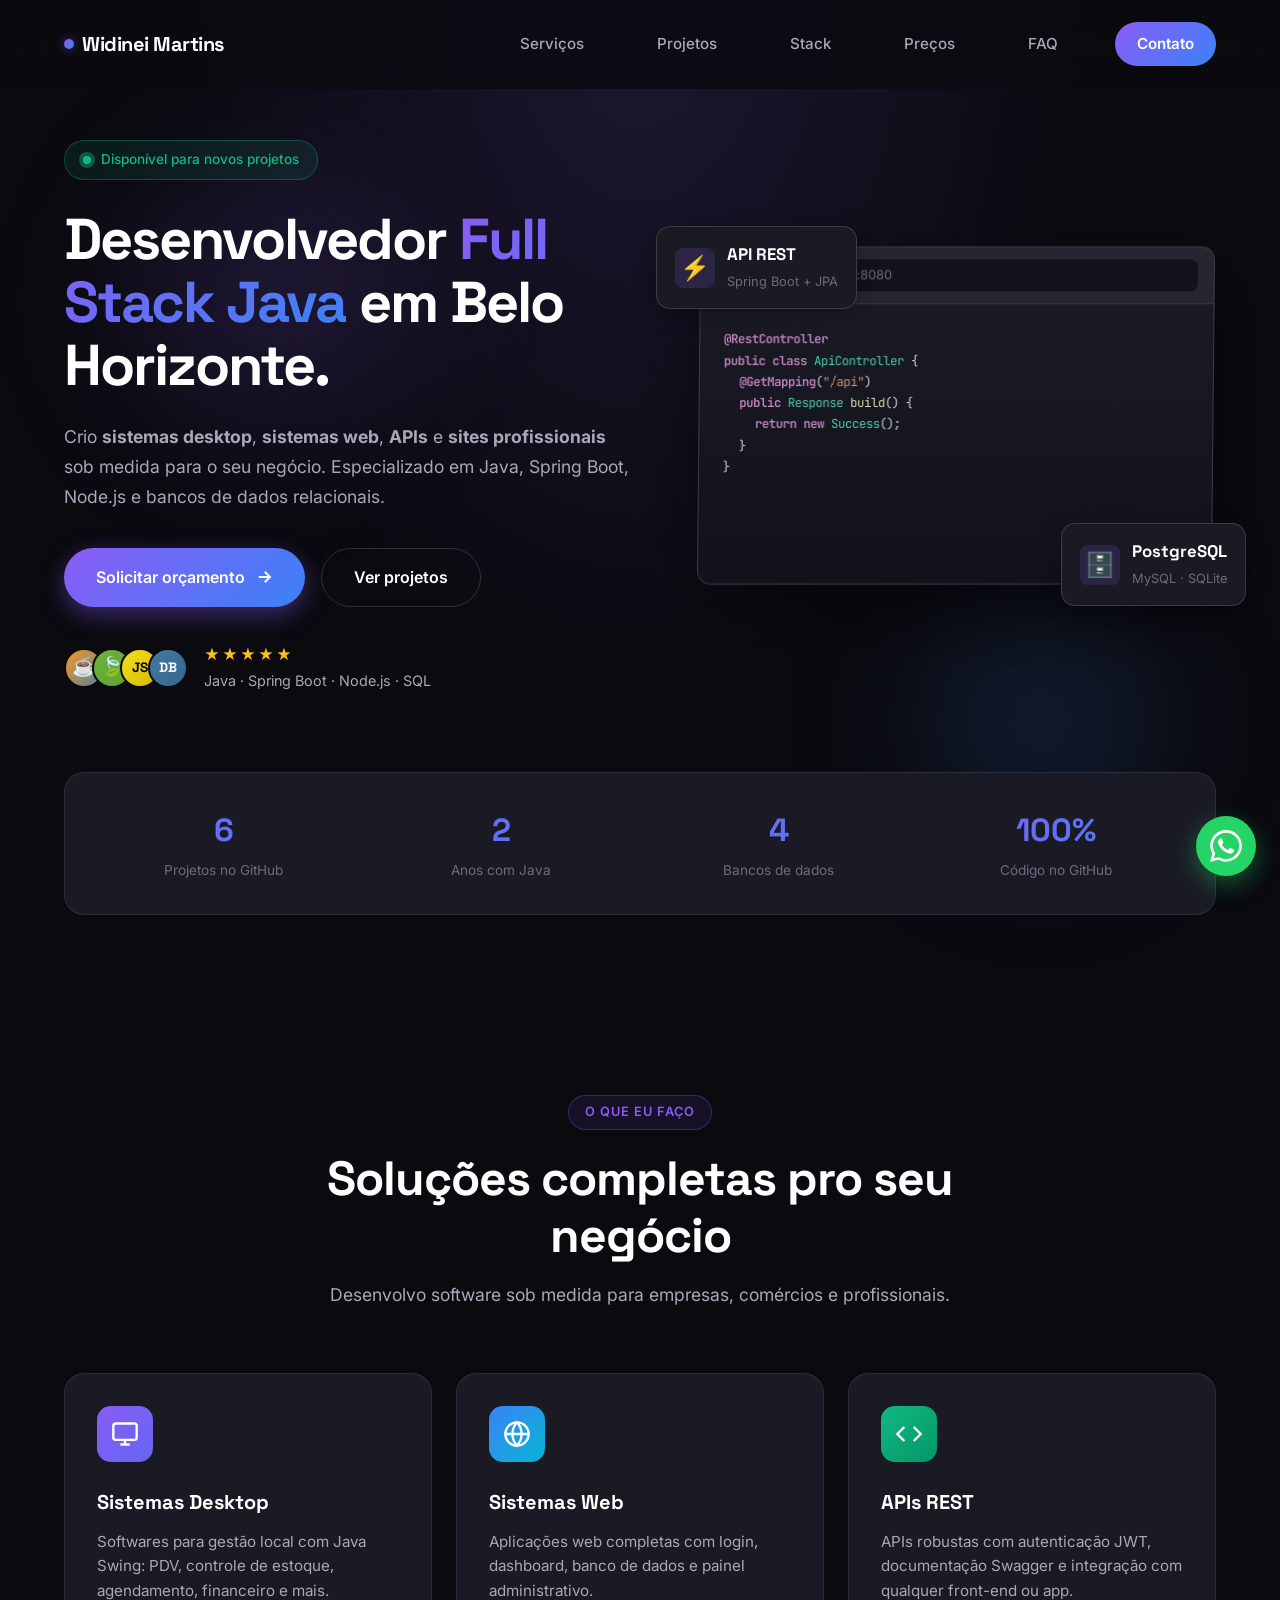
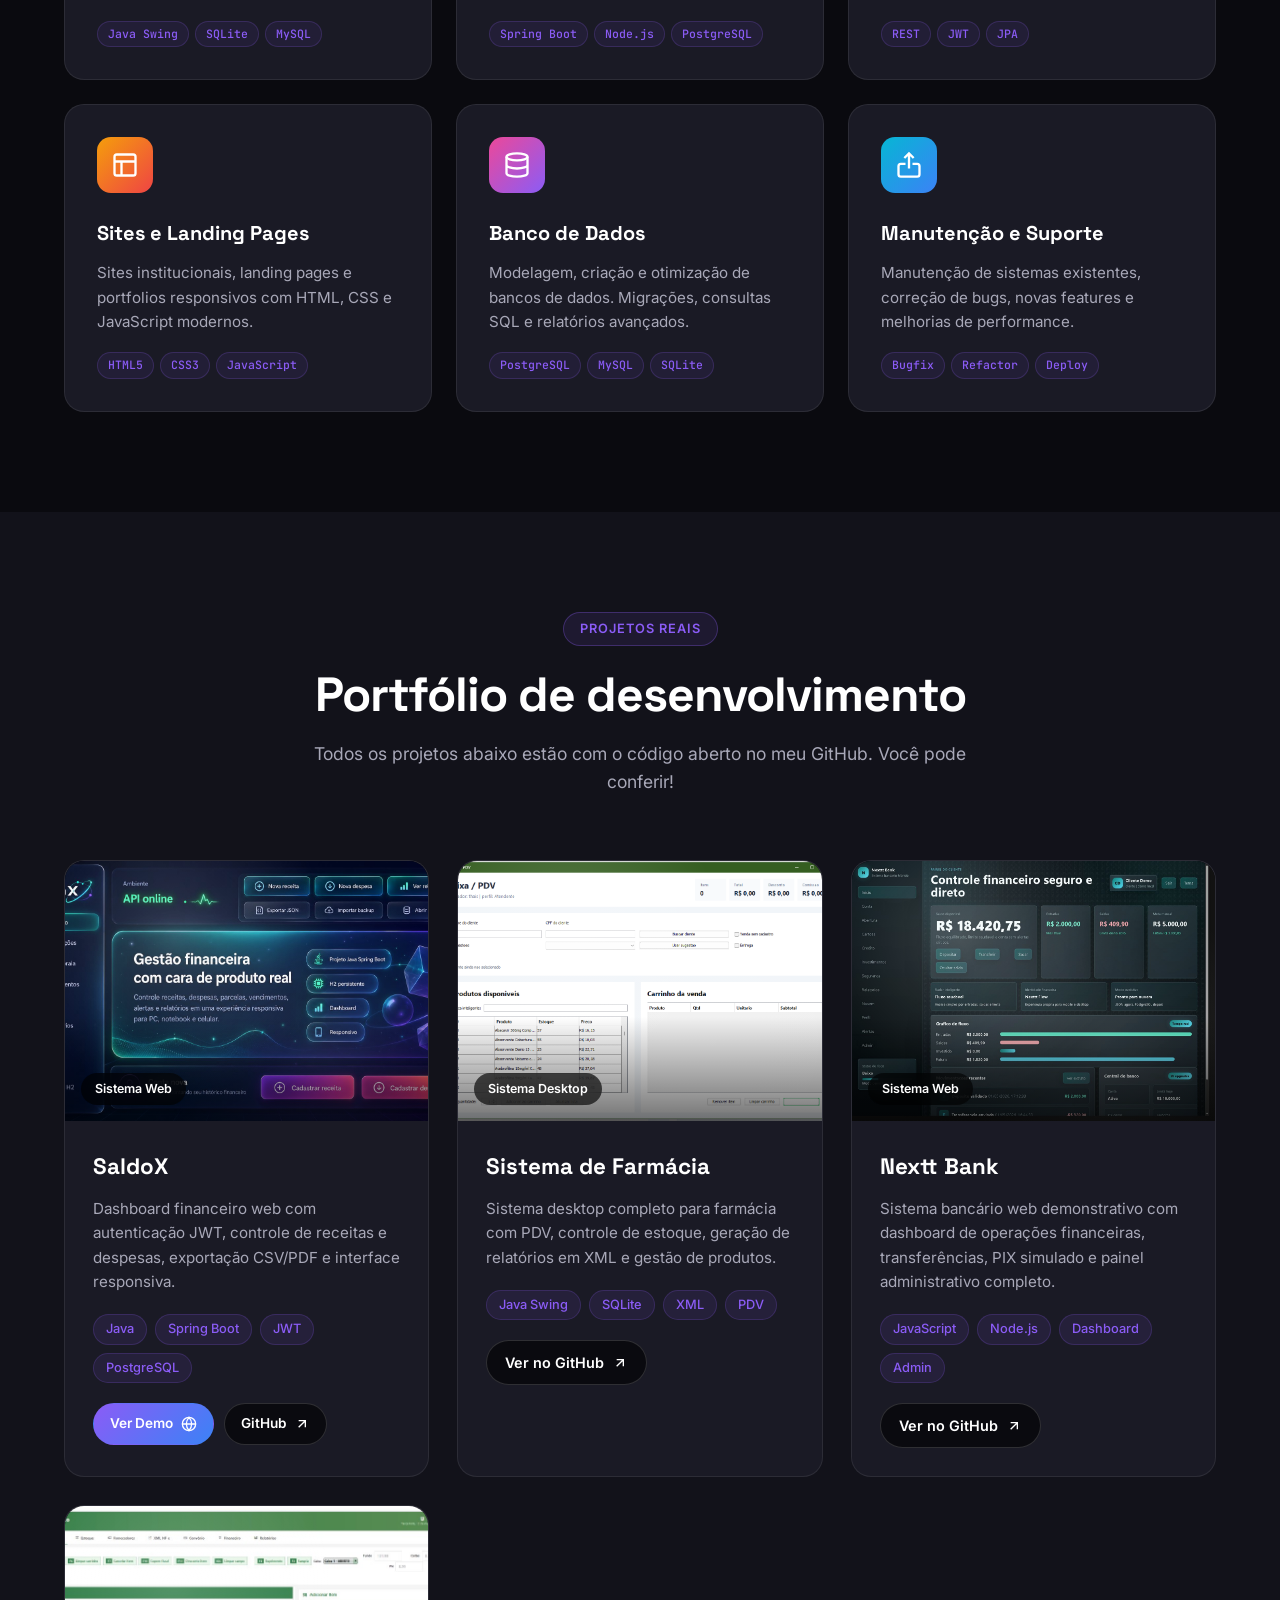
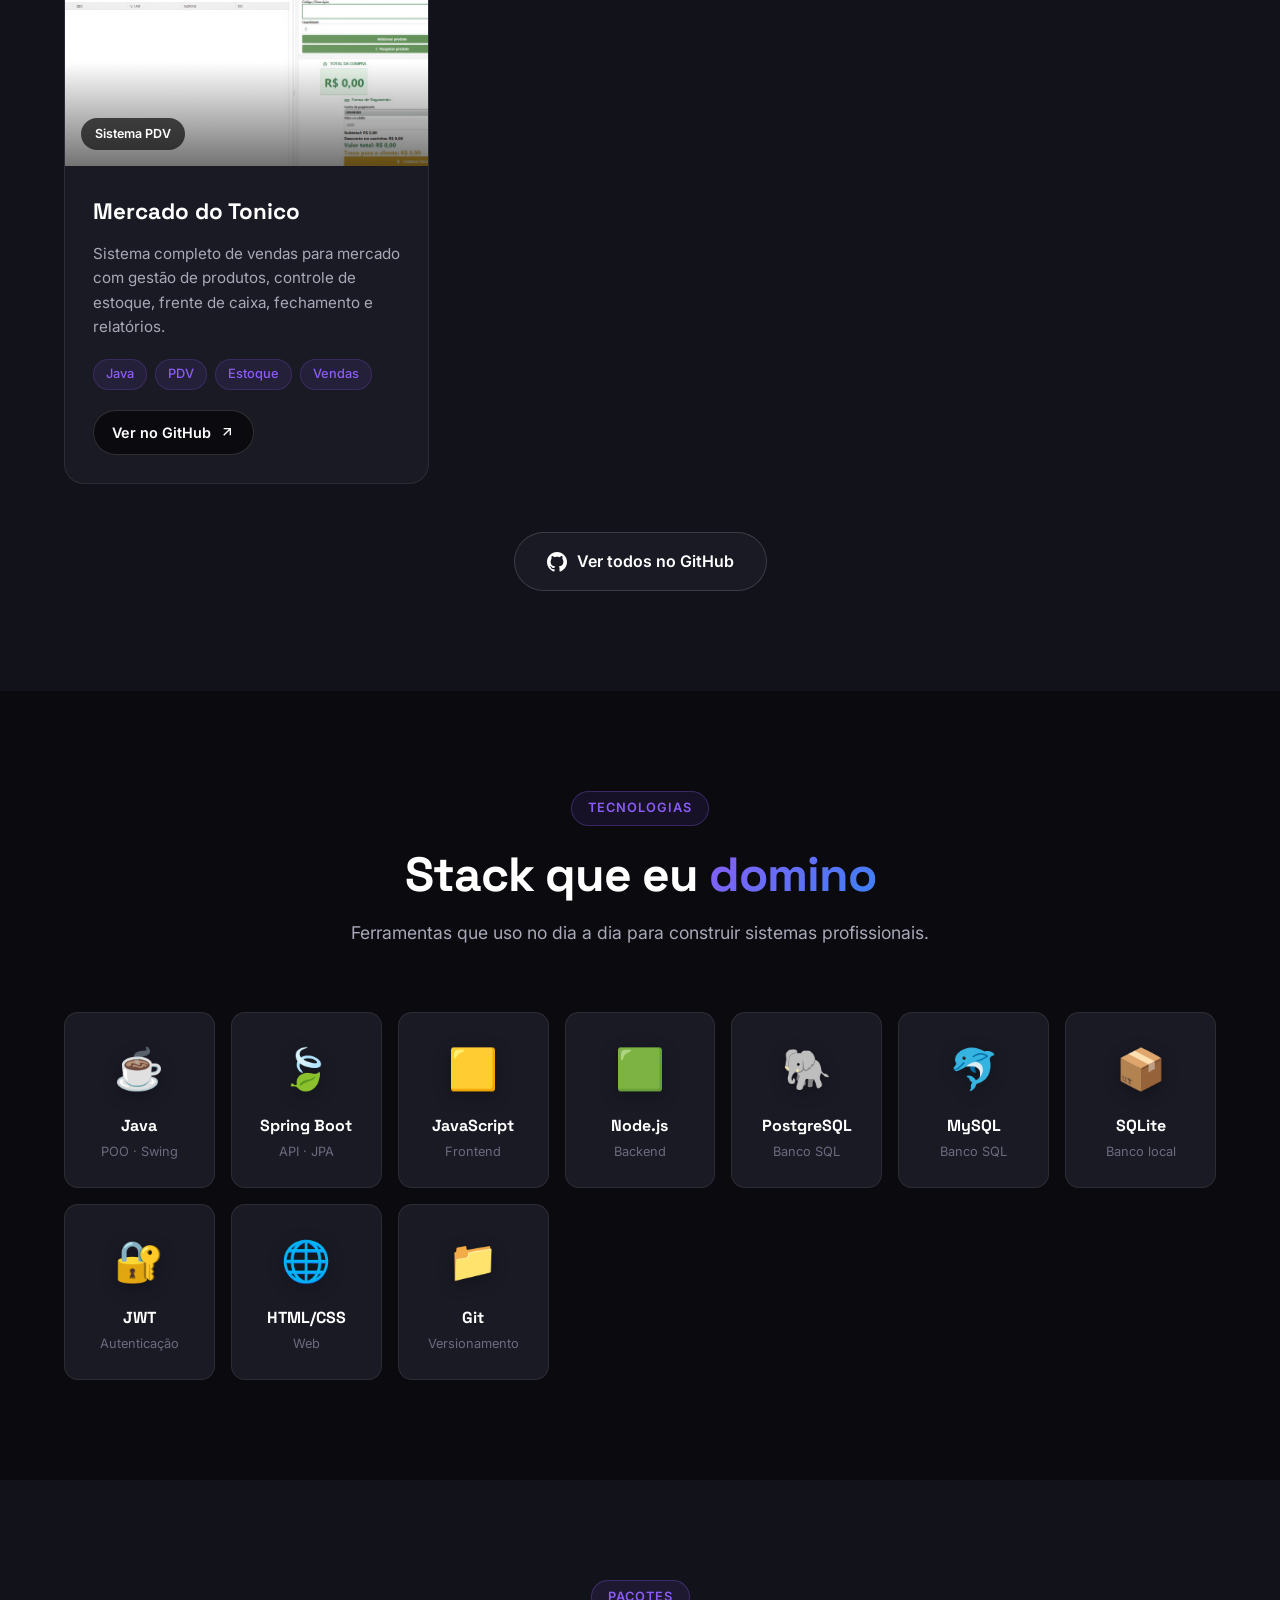
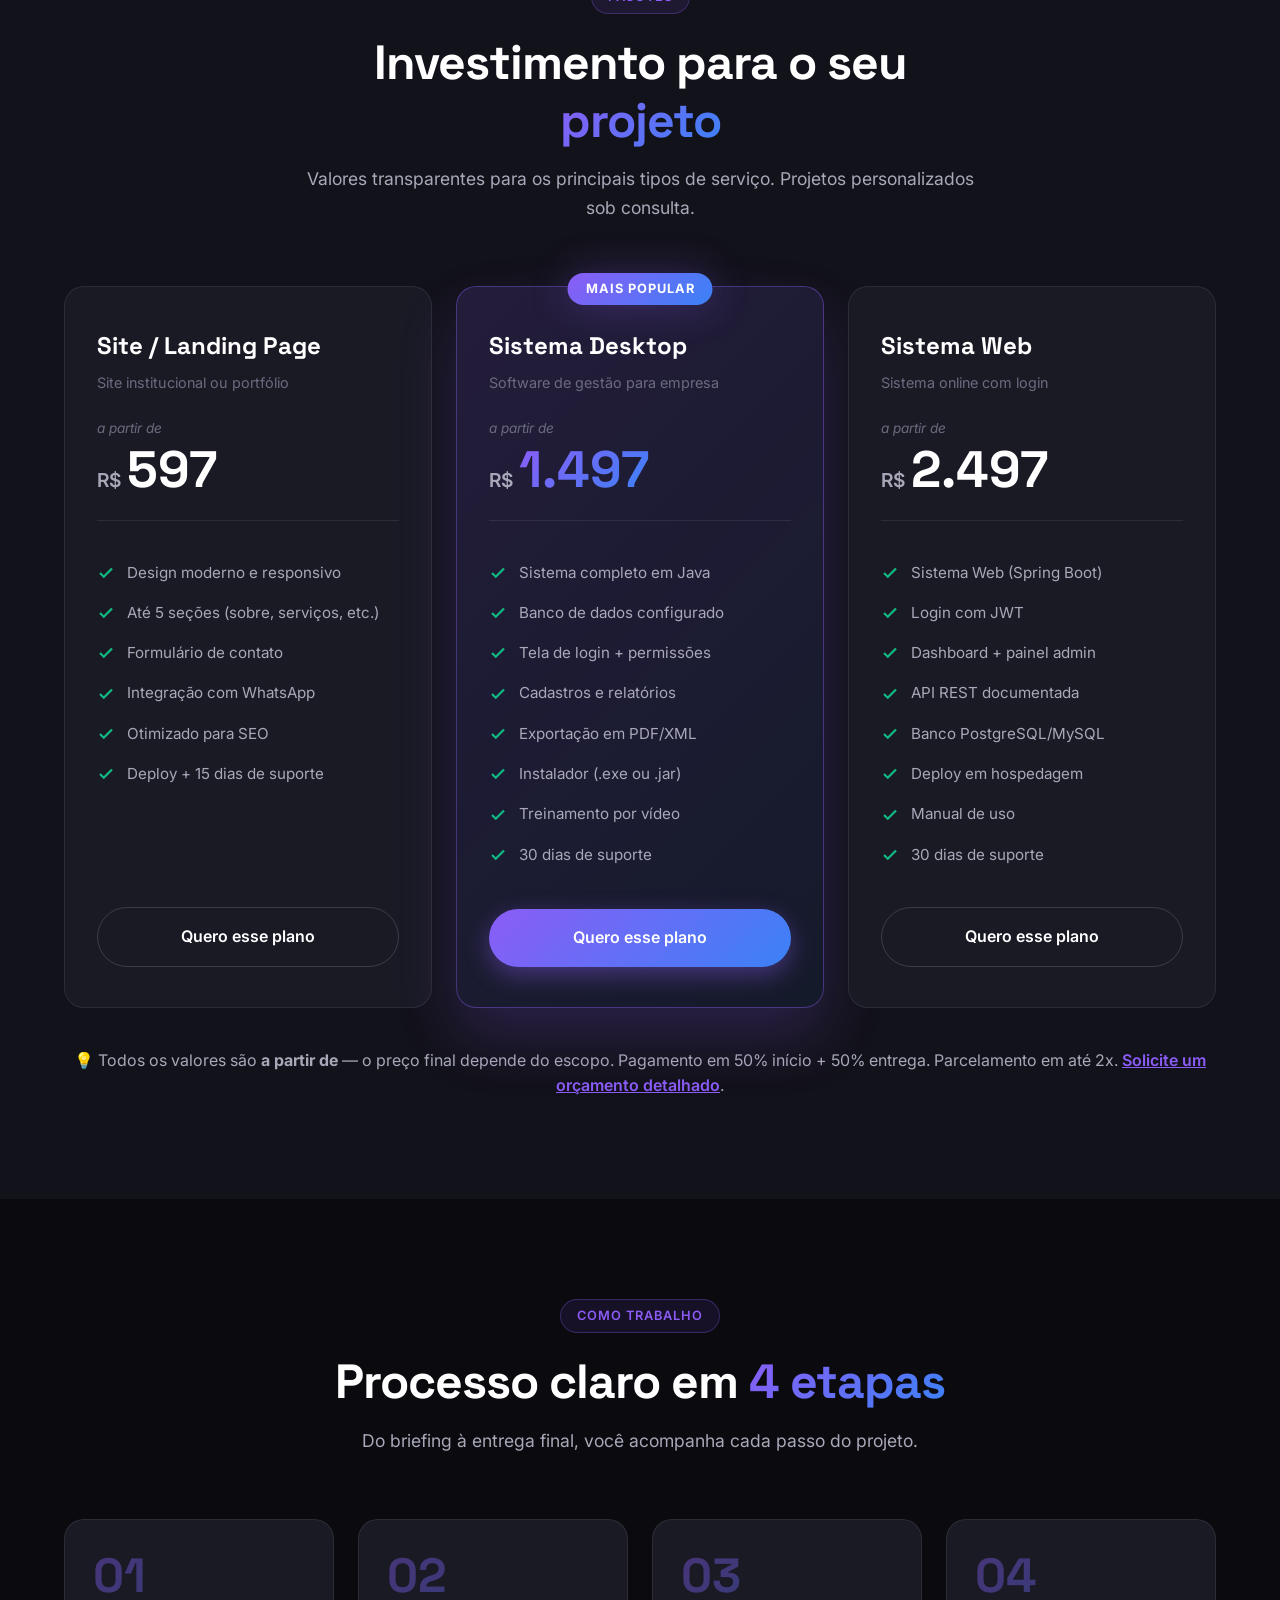
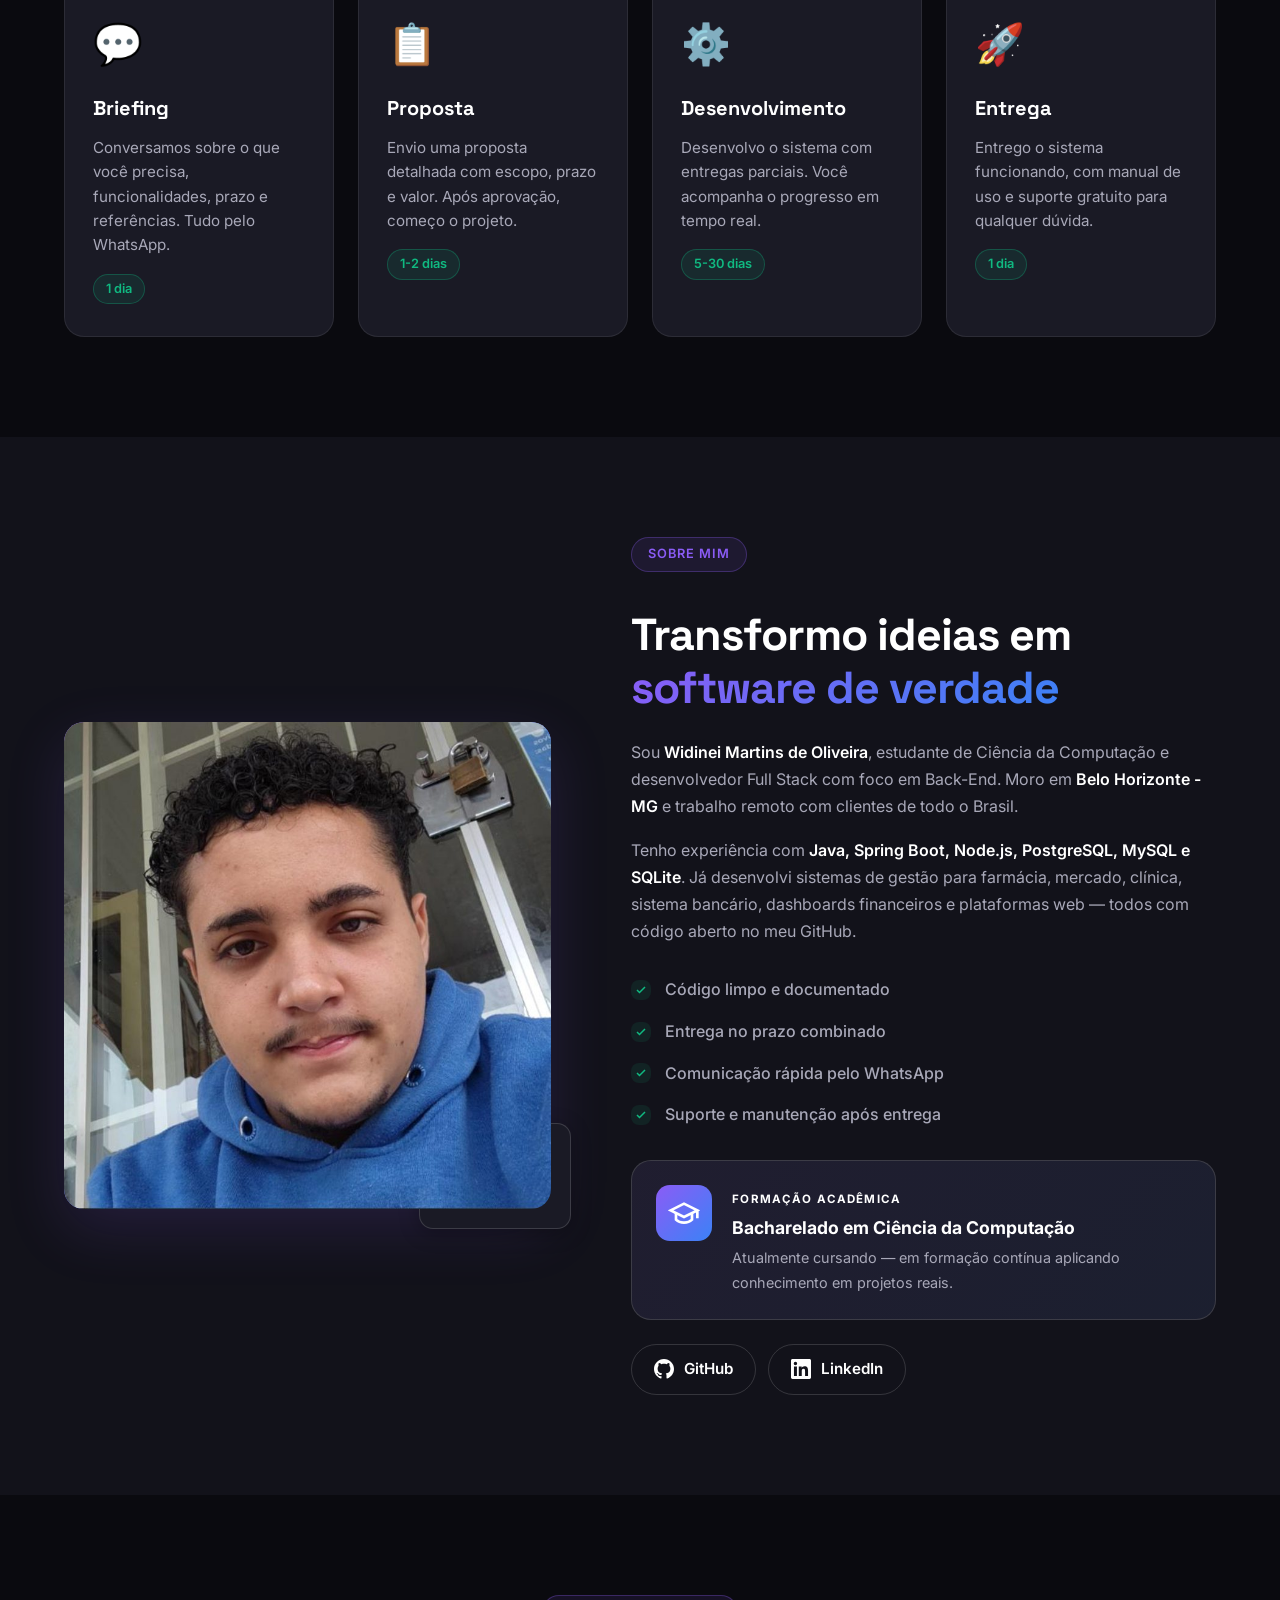
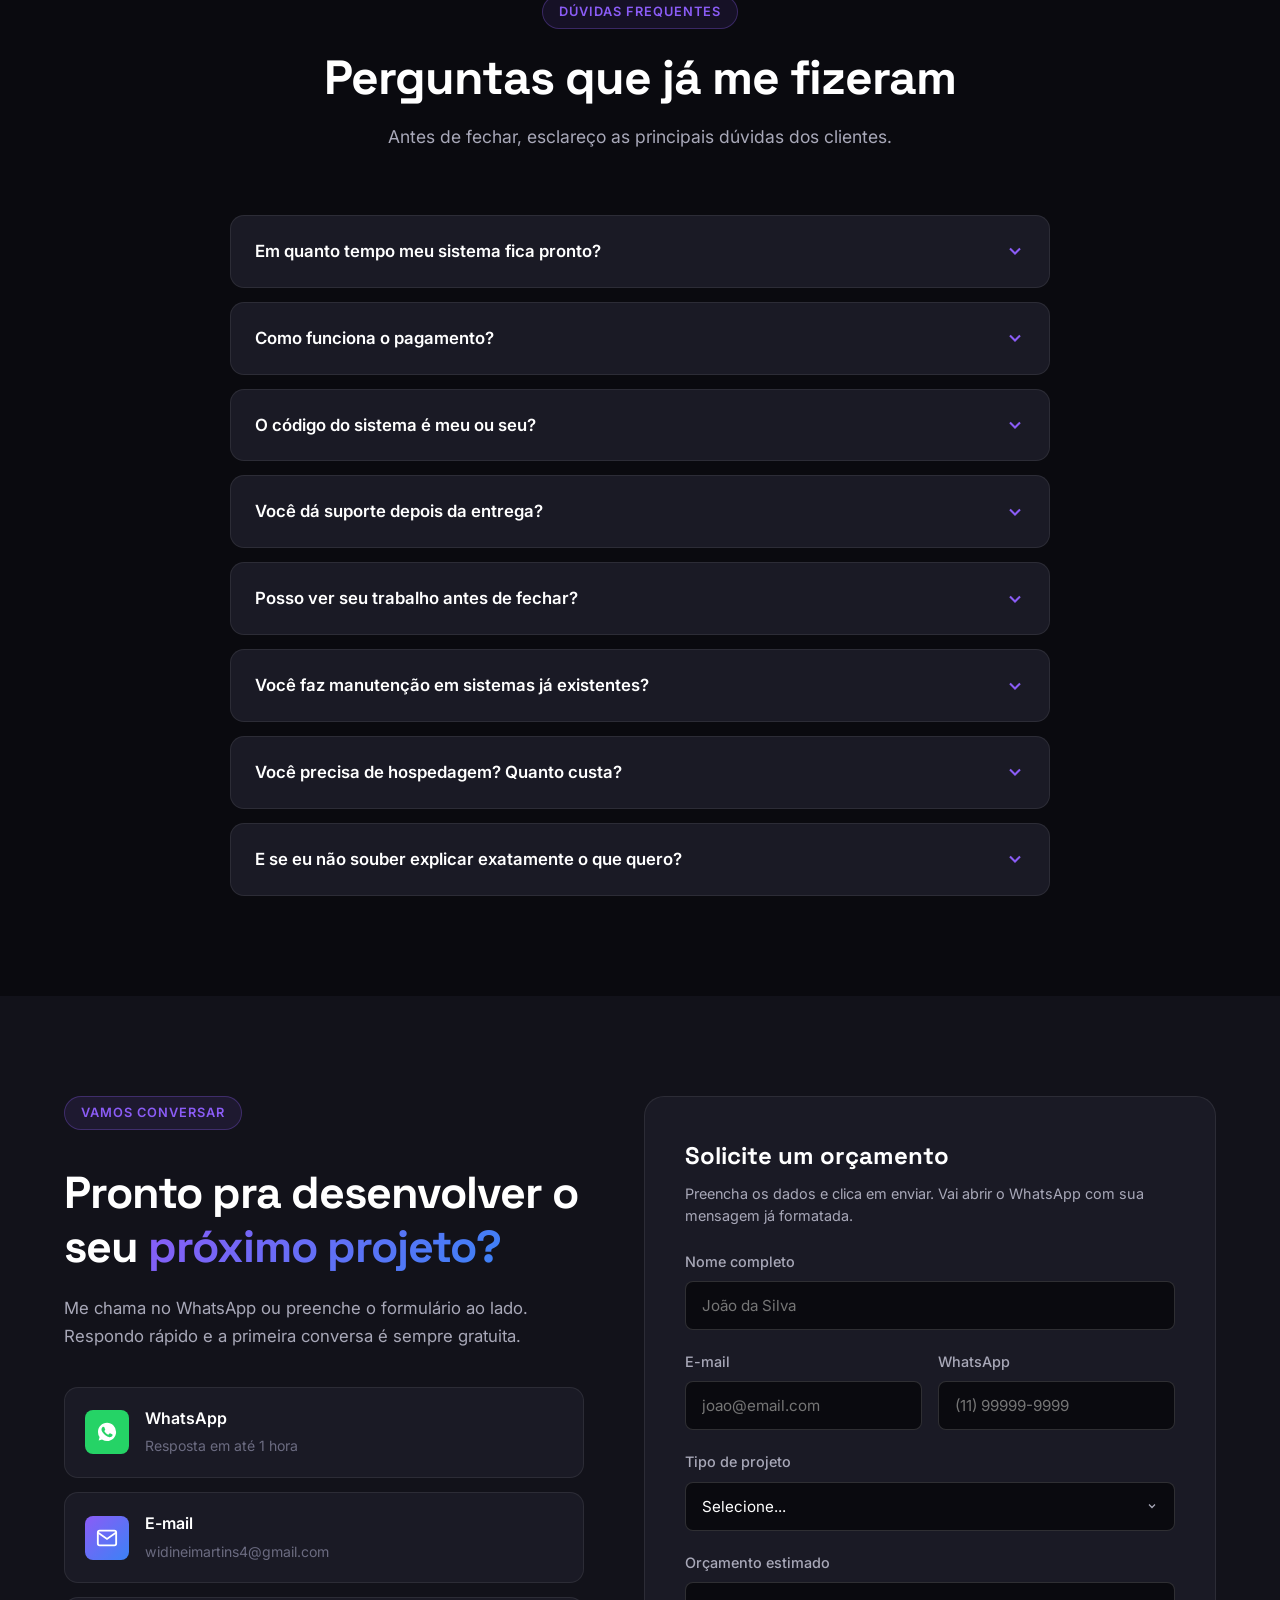
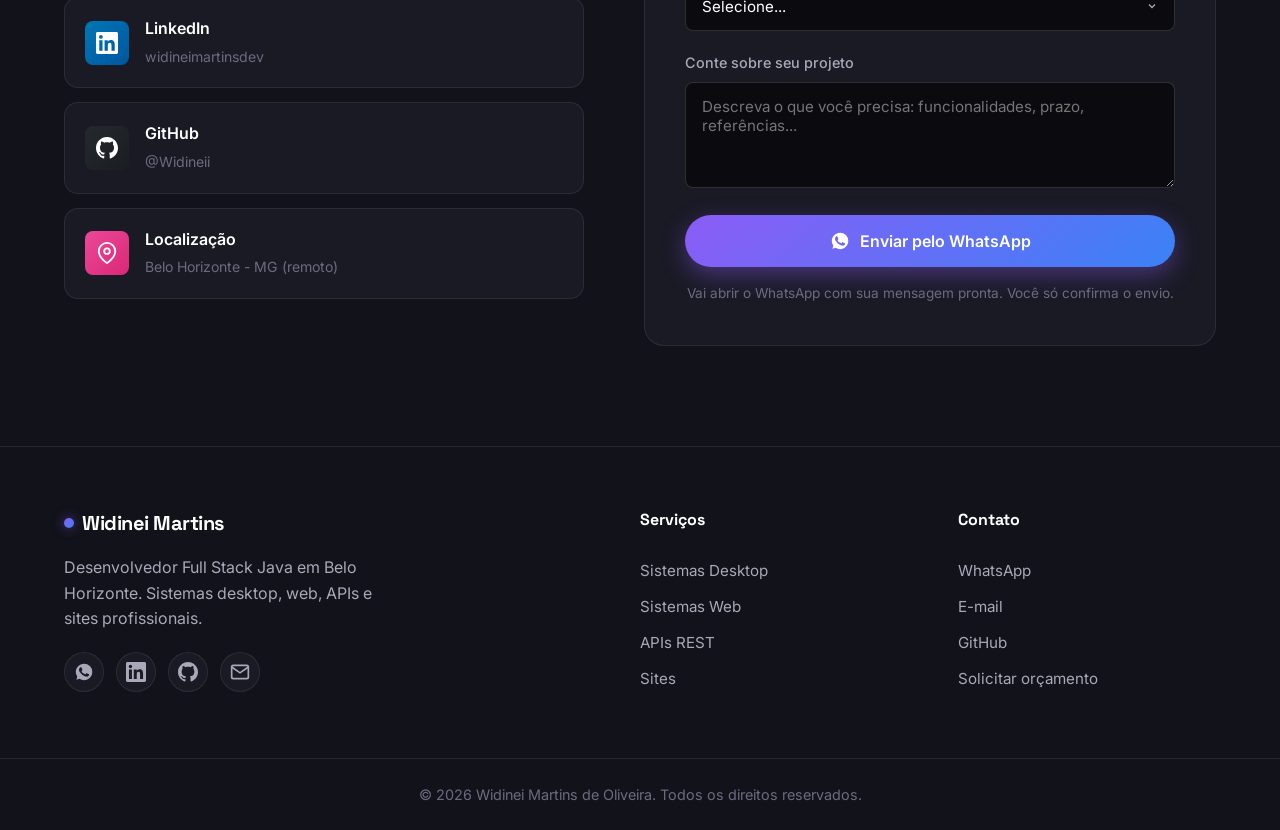
==== commit 7139b488: "feat(portfolio): fotos nos cards, remove Mediaflow e Nexus Co-authored-by: Cursor <cursoragent@curso" ====
--- a/index.html
+++ b/index.html
@@ -277,7 +277,7 @@
 
         <article class="portfolio-card">
           <div class="portfolio-mockup has-image">
-            <img src="assets/projects/saldox.jpg" alt="Print do SaldoX - Dashboard financeiro" class="proj-image" loading="lazy" />
+            <img src="./assets/projects/saldox.jpg" alt="Print do SaldoX - Dashboard financeiro" class="proj-image" width="800" height="450" decoding="async" fetchpriority="high" />
             <span class="portfolio-category">Sistema Web</span>
           </div>
           <div class="portfolio-content">
@@ -304,7 +304,7 @@
 
         <article class="portfolio-card">
           <div class="portfolio-mockup has-image">
-            <img src="assets/projects/farmacia.png" alt="Print do Sistema de Farmácia - PDV" class="proj-image" loading="lazy" />
+            <img src="./assets/projects/farmacia.png" alt="Print do Sistema de Farmácia - PDV" class="proj-image" width="800" height="450" decoding="async" loading="lazy" />
             <span class="portfolio-category">Sistema Desktop</span>
           </div>
           <div class="portfolio-content">
@@ -325,7 +325,7 @@
 
         <article class="portfolio-card">
           <div class="portfolio-mockup has-image">
-            <img src="assets/projects/nextt-bank.jpg" alt="Print do Nextt Bank - Dashboard bancário" class="proj-image" loading="lazy" />
+            <img src="./assets/projects/nextt-bank.jpg" alt="Print do Nextt Bank - Dashboard bancário" class="proj-image" width="800" height="450" decoding="async" loading="lazy" />
             <span class="portfolio-category">Sistema Web</span>
           </div>
           <div class="portfolio-content">
@@ -346,7 +346,7 @@
 
         <article class="portfolio-card">
           <div class="portfolio-mockup has-image">
-            <img src="assets/projects/mercado.png" alt="Print do Mercado do Tonico - PDV de caixa" class="proj-image" loading="lazy" />
+            <img src="./assets/projects/mercado.png" alt="Print do Mercado do Tonico - PDV de caixa" class="proj-image" width="800" height="450" decoding="async" loading="lazy" />
             <span class="portfolio-category">Sistema PDV</span>
           </div>
           <div class="portfolio-content">
@@ -362,55 +362,6 @@
               Ver no GitHub
               <svg width="16" height="16" viewBox="0 0 24 24" fill="none" stroke="currentColor" stroke-width="2"><path d="M7 17l10-10M7 7h10v10"/></svg>
             </a>
-          </div>
-        </article>
-
-        <article class="portfolio-card">
-          <div class="portfolio-mockup has-image">
-            <img src="assets/projects/mediaflow.jpg" alt="Print do Mediaflow - Portal de entretenimento" class="proj-image" loading="lazy" />
-            <span class="portfolio-category">Catálogo Web</span>
-          </div>
-          <div class="portfolio-content">
-            <h3>Mediaflow</h3>
-            <p>Portal de entretenimento com catálogo de jogos, filmes, séries, mangás e livros. Busca, filtros, comparação de preços e área de favoritos.</p>
-            <div class="portfolio-tags">
-              <span>Java</span>
-              <span>Spring Boot</span>
-              <span>Catálogo</span>
-              <span>Responsivo</span>
-            </div>
-            <a href="https://github.com/Widineii/Mediaflow" target="_blank" rel="noopener" class="portfolio-link">
-              Ver no GitHub
-              <svg width="16" height="16" viewBox="0 0 24 24" fill="none" stroke="currentColor" stroke-width="2"><path d="M7 17l10-10M7 7h10v10"/></svg>
-            </a>
-          </div>
-        </article>
-
-        <article class="portfolio-card">
-          <div class="portfolio-mockup has-image">
-            <img src="assets/projects/nexus.jpg" alt="Print do Nexus Gestão - Swagger UI da API de contratos" class="proj-image" loading="lazy" />
-            <span class="portfolio-category">API Corporativa</span>
-          </div>
-          <div class="portfolio-content">
-            <h3>Nexus Gestão</h3>
-            <p>API corporativa para gestão de ciclo de vida de contratos com fornecedores, autenticação JWT, scheduler de alertas, Swagger e documentação completa.</p>
-            <div class="portfolio-tags">
-              <span>Java 17</span>
-              <span>Spring Boot 3</span>
-              <span>JWT</span>
-              <span>MySQL</span>
-              <span>Swagger</span>
-            </div>
-            <div class="portfolio-actions">
-              <a href="https://widineii.github.io/Nexus-Gest-o---Contract-Flow-API/" target="_blank" rel="noopener" class="portfolio-link portfolio-link-demo">
-                Ver Landing
-                <svg width="16" height="16" viewBox="0 0 24 24" fill="none" stroke="currentColor" stroke-width="2"><circle cx="12" cy="12" r="10"/><path d="M2 12h20M12 2a15.3 15.3 0 0 1 4 10 15.3 15.3 0 0 1-4 10 15.3 15.3 0 0 1-4-10 15.3 15.3 0 0 1 4-10z"/></svg>
-              </a>
-              <a href="https://github.com/Widineii/Nexus-Gest-o---Contract-Flow-API" target="_blank" rel="noopener" class="portfolio-link">
-                GitHub
-                <svg width="16" height="16" viewBox="0 0 24 24" fill="none" stroke="currentColor" stroke-width="2"><path d="M7 17l10-10M7 7h10v10"/></svg>
-              </a>
-            </div>
           </div>
         </article>
 
--- a/styles.css
+++ b/styles.css
@@ -69,7 +69,7 @@
   position: fixed;
   top: 0; left: 0; right: 0;
   z-index: 100;
-  padding: 18px 0;
+  padding: 22px 0;
   background: rgba(10, 10, 15, 0.8);
   backdrop-filter: blur(20px);
   -webkit-backdrop-filter: blur(20px);
@@ -78,7 +78,7 @@
 }
 .navbar.scrolled {
   border-bottom-color: var(--border);
-  padding: 12px 0;
+  padding: 14px 0;
 }
 .nav-container { display: flex; align-items: center; justify-content: space-between; }
 .logo {
@@ -97,12 +97,21 @@
   background: var(--gradient-primary);
   box-shadow: 0 0 12px rgba(139, 92, 246, 0.6);
 }
-.nav-links { display: flex; gap: 32px; align-items: center; }
+.nav-links {
+  display: flex;
+  gap: clamp(28px, 3.2vw, 56px);
+  align-items: center;
+  justify-content: flex-end;
+}
 .nav-links a {
   color: var(--text-secondary);
   font-weight: 500;
   font-size: 0.95rem;
   transition: var(--transition);
+}
+.nav-links a:not(.btn-nav) {
+  padding: 10px 16px;
+  border-radius: var(--radius-sm);
 }
 .nav-links a:hover { color: var(--text-primary); }
 .nav-links a.btn-nav {
@@ -650,7 +659,7 @@
 }
 
 .portfolio-mockup {
-  height: 220px;
+  height: 260px;
   position: relative;
   display: flex;
   align-items: center;
@@ -1684,8 +1693,8 @@
     width: 80%;
     max-width: 300px;
     height: calc(100vh - 70px);
-    padding: 40px 32px;
-    gap: 24px;
+    padding: 48px 36px;
+    gap: 28px;
     align-items: flex-start;
     border-left: 1px solid var(--border);
     transition: right 0.4s ease;
